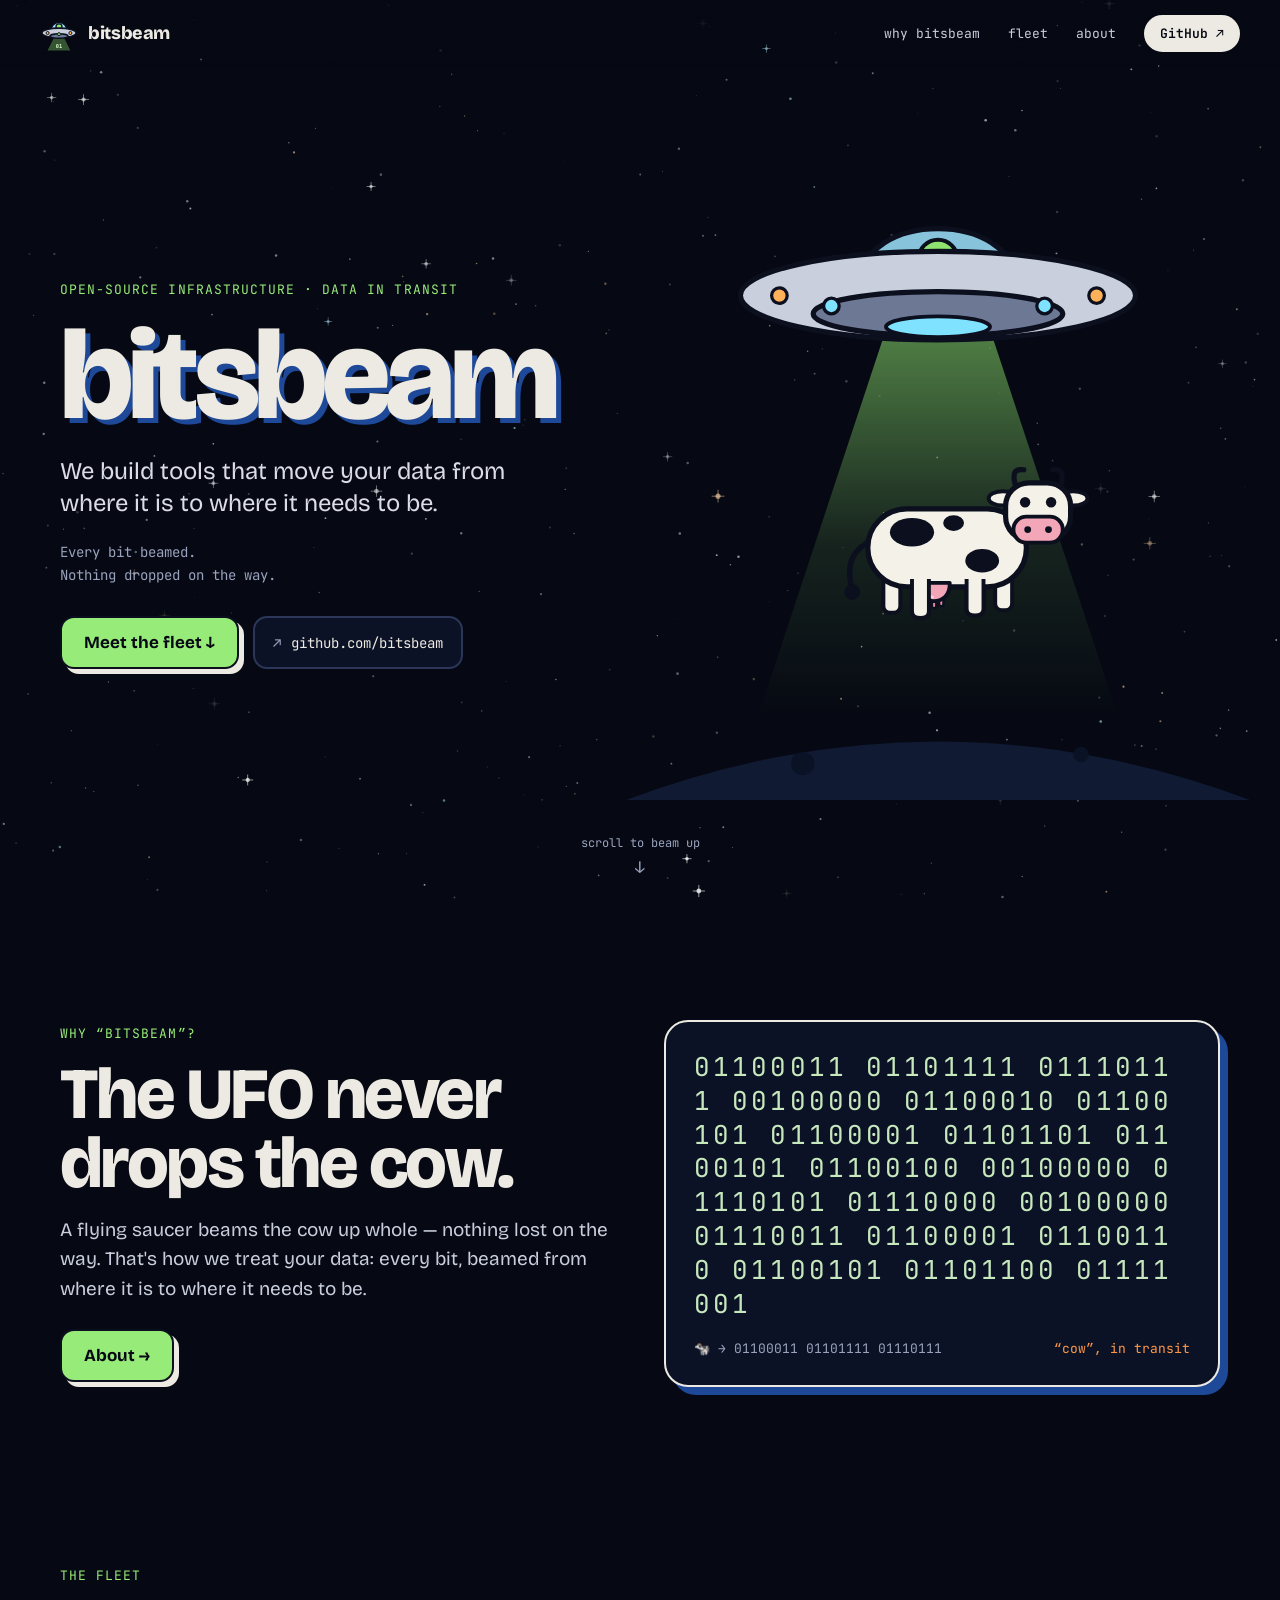
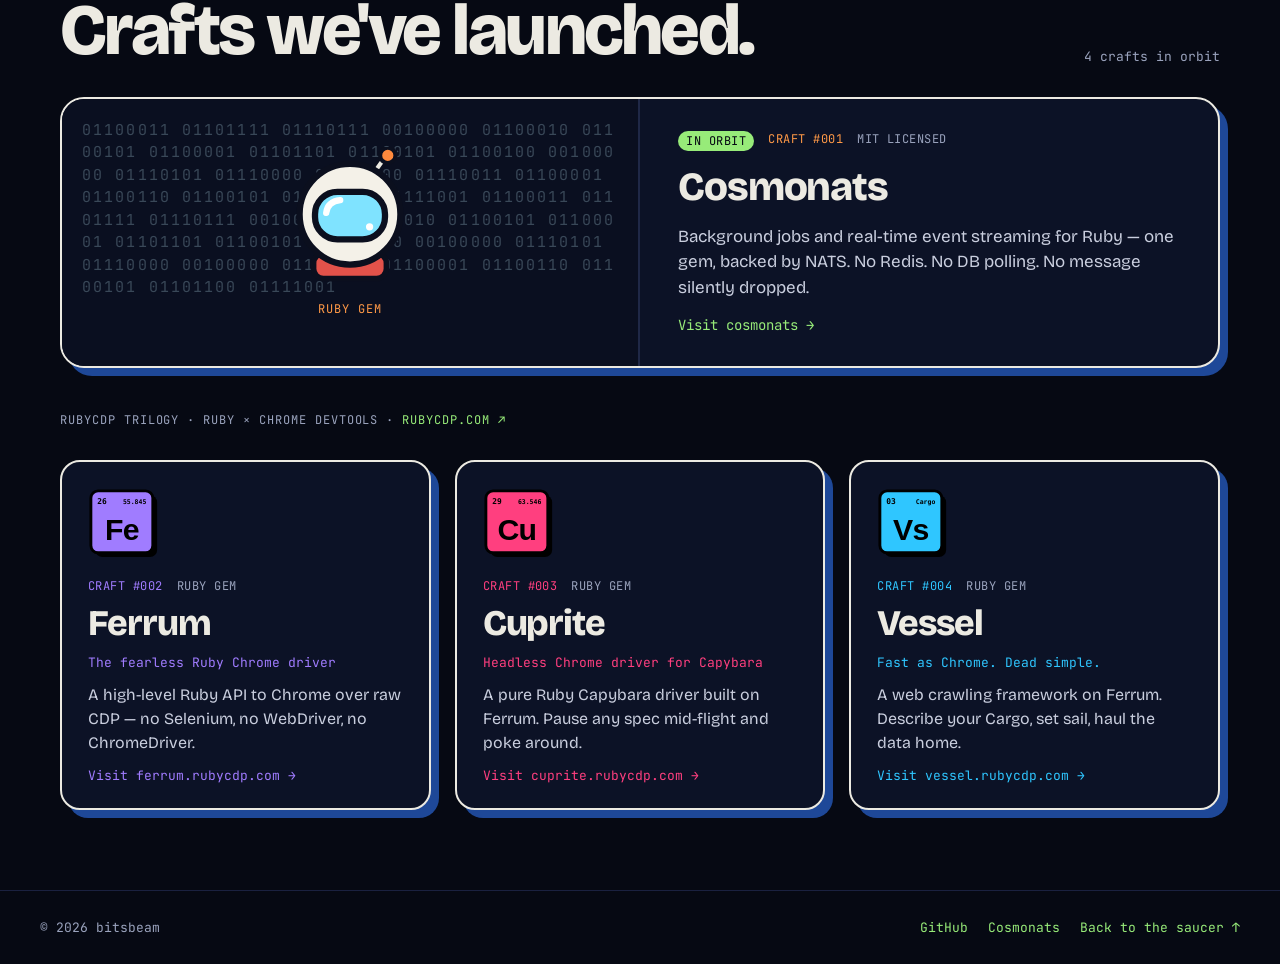
==== index.html @ 46e5582b "feat: add bitsbeam company site with fleet and about page" ====
<!DOCTYPE html>
<html lang="en">
<head>
  <meta charset="utf-8">
  <meta name="viewport" content="width=device-width, initial-scale=1">
  <title>bitsbeam — every bit, beamed</title>
  <meta name="description" content="bitsbeam builds open-source infrastructure that moves data from where it is to where it needs to be — without dropping a bit.">
  <meta name="theme-color" content="#060913">
  <meta property="og:title" content="bitsbeam">
  <meta property="og:description" content="Every bit, beamed. Nothing dropped on the way.">
  <meta property="og:image" content="assets/img/logo.svg">
  <link rel="icon" href="assets/img/logo.svg" type="image/svg+xml">

  <link rel="preconnect" href="https://fonts.googleapis.com">
  <link rel="preconnect" href="https://fonts.gstatic.com" crossorigin>
  <link rel="stylesheet" href="https://fonts.googleapis.com/css2?family=Bricolage+Grotesque:opsz,wght@12..96,400..800&family=JetBrains+Mono:wght@400;600&display=swap">
  <link rel="stylesheet" href="assets/application.css">
  <script src="assets/application.js" defer></script>
</head>
<body data-theme="bitsbeam">
  <canvas class="starfield" data-starfield data-density="1" data-parallax="0.25" aria-hidden="true"></canvas>

  <!-- ===================== Navigation ===================== -->
  <header class="site-nav">
    <a class="brand" href="#top" aria-label="bitsbeam home">
      <img class="brand__logo" src="assets/img/logo.svg" alt="" width="38" height="38">
      <span class="brand__name">bitsbeam</span>
    </a>
    <nav class="site-nav__links" aria-label="Primary">
      <a class="nav-secondary" href="#why">why bitsbeam</a>
      <a href="#fleet">fleet</a>
      <a class="nav-secondary" href="about.html">about</a>
      <a class="pill-link" href="https://github.com/bitsbeam">GitHub ↗</a>
    </nav>
  </header>

  <main>
    <!-- ===================== Hero ===================== -->
    <section id="top" class="container hero">
      <div class="hero__copy">
        <p class="eyebrow">Open-source infrastructure · data in transit</p>
        <h1 class="hero__title">bits&shy;beam</h1>
        <p class="hero__lede">We build tools that move your data from where it is to where it needs to be.</p>
        <p class="hero__tagline">Every bit beamed.<br>Nothing dropped on the way.</p>
        <div class="hero__actions">
          <a class="btn btn--primary" href="#fleet">Meet the fleet ↓</a>
          <a class="btn btn--terminal" href="https://github.com/bitsbeam">
            <span class="btn__prompt">↗</span><span>github.com/bitsbeam</span>
          </a>
        </div>
      </div>

      <!-- UFO abducting a cow; the beam carries the cow as 0101 data -->
      <figure class="ufo-scene" aria-hidden="true">
        <div class="beam" data-beam data-columns="11"></div>

        <svg class="ufo-scene__layer" viewBox="0 0 400 480">
          <defs>
            <linearGradient id="beamGradient" x1="0" y1="0" x2="0" y2="1">
              <stop offset="0" stop-color="#8fe36f" stop-opacity="0.55"/>
              <stop offset="0.55" stop-color="#8fe36f" stop-opacity="0.12"/>
              <stop offset="1" stop-color="#8fe36f" stop-opacity="0"/>
            </linearGradient>
          </defs>
          <path d="M-40 490 Q200 400 440 490 Z" fill="#101a33"/>
          <circle cx="96" cy="462" r="9" fill="#0a1226"/>
          <circle cx="310" cy="455" r="6" fill="#0a1226"/>
          <g class="ufo-scene__ufo">
            <polygon points="160,128 240,128 340,430 60,430" fill="url(#beamGradient)"/>
            <path d="M140 94 C140 36 260 36 260 94 Z" fill="#9fe6ff" fill-opacity="0.85" stroke="#0b0f1e" stroke-width="4"/>
            <circle cx="200" cy="74" r="15" fill="#8fe36f" stroke="#0b0f1e" stroke-width="3"/>
            <ellipse cx="194" cy="72" rx="3.5" ry="5" fill="#0b0f1e"/>
            <ellipse cx="206" cy="72" rx="3.5" ry="5" fill="#0b0f1e"/>
            <ellipse cx="200" cy="102" rx="152" ry="34" fill="#c9cfdc" stroke="#0b0f1e" stroke-width="4"/>
            <ellipse cx="200" cy="116" rx="96" ry="17" fill="#6d7894" stroke="#0b0f1e" stroke-width="4"/>
            <ellipse cx="200" cy="126" rx="40" ry="8" fill="#7fe3ff" stroke="#0b0f1e" stroke-width="3"/>
            <circle class="anim-blink" cx="78" cy="102" r="6" fill="#ffb15a" stroke="#0b0f1e" stroke-width="2.5"/>
            <circle class="anim-blink delay-1" cx="118" cy="110" r="6" fill="#7fe3ff" stroke="#0b0f1e" stroke-width="2.5"/>
            <circle class="anim-blink delay-2" cx="282" cy="110" r="6" fill="#7fe3ff" stroke="#0b0f1e" stroke-width="2.5"/>
            <circle class="anim-blink delay-3" cx="322" cy="102" r="6" fill="#ffb15a" stroke="#0b0f1e" stroke-width="2.5"/>
          </g>
        </svg>

        <svg class="ufo-scene__layer ufo-scene__layer--front" viewBox="0 0 400 480">
          <g class="ufo-scene__cow">
            <!-- far legs -->
            <rect x="158" y="310" width="13" height="36" rx="5" fill="#f4f1e8" stroke="#0b0f1e" stroke-width="3"/>
            <rect x="180" y="310" width="13" height="40" rx="5" fill="#f4f1e8" stroke="#0b0f1e" stroke-width="3"/>
            <rect x="222" y="310" width="13" height="38" rx="5" fill="#f4f1e8" stroke="#0b0f1e" stroke-width="3"/>
            <rect x="244" y="310" width="13" height="34" rx="5" fill="#f4f1e8" stroke="#0b0f1e" stroke-width="3"/>
            <!-- tail -->
            <path d="M150 290 Q126 300 134 328" stroke="#0b0f1e" stroke-width="4" fill="none" stroke-linecap="round"/>
            <circle cx="134" cy="330" r="6" fill="#0b0f1e"/>
            <!-- body + spots -->
            <rect x="146" y="266" width="122" height="60" rx="30" fill="#f4f1e8" stroke="#0b0f1e" stroke-width="4"/>
            <ellipse cx="180" cy="284" rx="17" ry="11" fill="#0b0f1e"/>
            <ellipse cx="234" cy="306" rx="13" ry="9" fill="#0b0f1e"/>
            <ellipse cx="212" cy="277" rx="8" ry="6" fill="#0b0f1e"/>
            <!-- udder -->
            <rect x="189.75" y="334" width="3.5" height="7" rx="1.75" fill="#e88aa0" stroke="#0b0f1e" stroke-width="2"/>
            <rect x="195.25" y="335" width="3.5" height="7.5" rx="1.75" fill="#e88aa0" stroke="#0b0f1e" stroke-width="2"/>
            <rect x="200.75" y="334" width="3.5" height="7" rx="1.75" fill="#e88aa0" stroke="#0b0f1e" stroke-width="2"/>
            <path d="M185 323 C184.5 333 191 337 197 337 C203 337 209.5 333 209 323 Z" fill="#f3a6b8" stroke="#0b0f1e" stroke-width="3" stroke-linejoin="round"/>
            <path d="M189 328 Q191.5 333 196 334" stroke="#ffffff" stroke-width="1.8" fill="none" stroke-linecap="round" opacity="0.6"/>
            <!-- near legs (in front of udder) -->
            <path d="M180 320 L180 345 Q180 350 186.5 350 Q193 350 193 345 L193 320" fill="#f4f1e8" stroke="#0b0f1e" stroke-width="3" stroke-linejoin="round"/>
            <path d="M222 320 L222 343 Q222 348 228.5 348 Q235 348 235 343 L235 320" fill="#f4f1e8" stroke="#0b0f1e" stroke-width="3" stroke-linejoin="round"/>
            <!-- horns, ears, head -->
            <path d="M261 252 Q254 234 266 236" stroke="#0b0f1e" stroke-width="4" fill="none" stroke-linecap="round"/>
            <path d="M293 252 Q300 234 288 236" stroke="#0b0f1e" stroke-width="4" fill="none" stroke-linecap="round"/>
            <ellipse cx="250" cy="258" rx="11" ry="5.5" fill="#f4f1e8" stroke="#0b0f1e" stroke-width="3"/>
            <ellipse cx="304" cy="258" rx="11" ry="5.5" fill="#f4f1e8" stroke="#0b0f1e" stroke-width="3"/>
            <rect x="252" y="246" width="50" height="44" rx="18" fill="#f4f1e8" stroke="#0b0f1e" stroke-width="4"/>
            <rect x="258" y="272" width="38" height="20" rx="10" fill="#f3a6b8" stroke="#0b0f1e" stroke-width="3"/>
            <circle cx="269" cy="282" r="2.6" fill="#0b0f1e"/>
            <circle cx="285" cy="282" r="2.6" fill="#0b0f1e"/>
            <circle cx="267" cy="261" r="4" fill="#0b0f1e"/>
            <circle cx="287" cy="261" r="4" fill="#0b0f1e"/>
          </g>
        </svg>
      </figure>

      <a class="scroll-hint" href="#why">
        <span>scroll to beam up</span><span class="scroll-hint__arrow" aria-hidden="true">↓</span>
      </a>
    </section>

    <!-- ===================== Why bitsbeam ===================== -->
    <section id="why" class="container about" aria-labelledby="about-title">
      <div class="about__copy">
        <p class="eyebrow">Why “bitsbeam”?</p>
        <h2 id="about-title" class="section-title">The UFO never drops the cow.</h2>
        <p class="about__text">A flying saucer beams the cow up whole — nothing lost on the way. That's how we treat your data: every bit, beamed from where it is to where it needs to be.</p>
        <div class="hero__actions">
          <a class="btn btn--primary" href="about.html">About →</a>
        </div>
      </div>
      <div class="panel bits-panel">
        <div class="bits-panel__bits">01100011 01101111 01110111 00100000 01100010 01100101 01100001 01101101 01100101 01100100 00100000 01110101 01110000 00100000 01110011 01100001 01100110 01100101 01101100 01111001</div>
        <div class="bits-panel__foot">
          <span>🐄 → 01100011 01101111 01110111</span>
          <span class="bits-panel__caption">“cow”, in transit</span>
        </div>
      </div>
    </section>

    <!-- ===================== Fleet ===================== -->
    <section id="fleet" class="container fleet" aria-labelledby="fleet-title">
      <div class="section-head">
        <div class="section-head__titles">
          <p class="eyebrow">The fleet</p>
          <h2 id="fleet-title" class="section-title">Crafts we've launched.</h2>
        </div>
        <span class="section-head__meta">4 crafts in orbit</span>
      </div>

      <a class="post-feature" href="https://cosmonats.bitsbeam.com">
        <div class="post-feature__art" aria-hidden="true">
          <div class="post-feature__bits">01100011 01101111 01110111 00100000 01100010 01100101 01100001 01101101 01100101 01100100 00100000 01110101 01110000 00100000 01110011 01100001 01100110 01100101 01101100 01111001 01100011 01101111 01110111 00100000 01100010 01100101 01100001 01101101 01100101 01100100 00100000 01110101 01110000 00100000 01110011 01100001 01100110 01100101 01101100 01111001</div>
          <div class="post-feature__emblem">
            <img src="assets/img/cosmonats.svg" alt="">
            <span class="post-feature__emblem-tag">Ruby gem</span>
          </div>
        </div>
        <div class="post-feature__body">
          <div class="post-meta">
            <span class="badge">In orbit</span>
            <span class="post-meta__accent">Craft #001</span>
            <span>MIT licensed</span>
          </div>
          <h3 class="post-feature__title">Cosmonats</h3>
          <p class="post-feature__excerpt">Background jobs and real-time event streaming for Ruby — one gem, backed by NATS. No Redis. No DB polling. No message silently dropped.</p>
          <span class="read-more">Visit cosmonats →</span>
        </div>
      </a>

      <p class="post-list__label">RubyCDP trilogy · Ruby × Chrome DevTools · <a href="https://rubycdp.com">rubycdp.com ↗</a></p>
      <div class="fleet-grid">
        <a class="craft-card" href="https://ferrum.rubycdp.com" style="--craft: #a07cff">
          <img class="craft-card__logo" src="assets/img/ferrum.svg" alt="" width="72" height="72">
          <div class="post-meta"><span class="post-meta__accent">Craft #002</span><span>Ruby gem</span></div>
          <h3 class="craft-card__title">Ferrum</h3>
          <p class="craft-card__kicker">The fearless Ruby Chrome driver</p>
          <p class="craft-card__desc">A high-level Ruby API to Chrome over raw CDP — no Selenium, no WebDriver, no ChromeDriver.</p>
          <span class="craft-card__more">Visit ferrum.rubycdp.com →</span>
        </a>
        <a class="craft-card" href="https://cuprite.rubycdp.com" style="--craft: #ff3f7f">
          <img class="craft-card__logo" src="assets/img/cuprite.svg" alt="" width="72" height="72">
          <div class="post-meta"><span class="post-meta__accent">Craft #003</span><span>Ruby gem</span></div>
          <h3 class="craft-card__title">Cuprite</h3>
          <p class="craft-card__kicker">Headless Chrome driver for Capybara</p>
          <p class="craft-card__desc">A pure Ruby Capybara driver built on Ferrum. Pause any spec mid-flight and poke around.</p>
          <span class="craft-card__more">Visit cuprite.rubycdp.com →</span>
        </a>
        <a class="craft-card" href="https://vessel.rubycdp.com" style="--craft: #2fc6ff">
          <img class="craft-card__logo" src="assets/img/vessel.svg" alt="" width="72" height="72">
          <div class="post-meta"><span class="post-meta__accent">Craft #004</span><span>Ruby gem</span></div>
          <h3 class="craft-card__title">Vessel</h3>
          <p class="craft-card__kicker">Fast as Chrome. Dead simple.</p>
          <p class="craft-card__desc">A web crawling framework on Ferrum. Describe your Cargo, set sail, haul the data home.</p>
          <span class="craft-card__more">Visit vessel.rubycdp.com →</span>
        </a>
      </div>
    </section>

  </main>

  <!-- ===================== Footer ===================== -->
  <footer class="site-footer">
    <span>© 2026 bitsbeam</span>
    <nav class="site-footer__links" aria-label="Footer">
      <a href="https://github.com/bitsbeam">GitHub</a>
      <a href="https://cosmonats.bitsbeam.com">Cosmonats</a>
      <a href="#top">Back to the saucer ↑</a>
    </nav>
  </footer>
</body>
</html>
---- assets/application.css ----
/* ==========================================================================
   Cosmonats / bitsbeam — application.css
   Single stylesheet for every page. Plain CSS, no build step.

   Contents
     1. Base        tokens (CSS variables), reset, utilities, keyframes
     2. Components  nav, buttons, panels, code + syntax, post cards, pager, footer
     3. Home        hero + UFO scene, beam, blog teaser, journey, code, about
     4. Post        article layout, crew note, comparison table
     5. Sites       per-site bits: cosmonats rocket hero, bitsbeam theme + fleet

   Shared by cosmonats.bitsbeam.com/ and bitsbeam.com/ — keep both copies identical.

   Conventions
     - BEM-ish names: .block, .block__element, .block--modifier
     - State classes: .is-active (toggled by application.js)
     - All colors / fonts / radii live in :root — change them there.
   ========================================================================== */


/* 1. Base ================================================================== */

:root {
  /* Surfaces */
  --color-bg: #060913;
  --color-panel: #0c1226;
  --color-panel-deep: #0a0f20;

  /* Ink */
  --color-ink: #ECEAE2;
  --color-lede: #dcdbe6;
  --color-text: #d6d8e4;
  --color-soft: #c9cede;
  --color-muted: #9aa3bd;
  --color-bits: #c9f4ff;

  /* Lines */
  --color-line-faint: #1a2140;
  --color-line: #1f2847;
  --color-line-2: #2b3658;
  --color-line-3: #3a4670;
  --color-outline: #0b0f1e;

  /* Accents */
  --color-cyan: oklch(0.84 0.12 205);
  --color-orange: oklch(0.78 0.16 55);
  --color-indigo: oklch(0.42 0.14 262);

  /* Syntax highlighting */
  --syn-keyword: var(--color-orange);
  --syn-const: var(--color-cyan);
  --syn-symbol: #f3a6b8;
  --syn-literal: #ffe27a;
  --syn-method: #b9a7ff;

  /* Type */
  --font-display: 'Bricolage Grotesque', system-ui, sans-serif;
  --font-mono: 'JetBrains Mono', ui-monospace, monospace;

  /* Layout */
  --container: 1240px;
  --gutter: clamp(20px, 4vw, 40px);
  --radius-sm: 14px;
  --radius: 20px;
  --radius-lg: 24px;
  --shadow-hard: 8px 8px 0 var(--color-indigo);
  --shadow-hard-active: 8px 8px 0 var(--color-cyan);
}

*, *::before, *::after { box-sizing: border-box; }

html { scroll-behavior: smooth; }

body {
  margin: 0;
  min-height: 100vh;
  background: var(--color-bg);
  color: var(--color-ink);
  font-family: var(--font-display);
  overflow-x: hidden;
  -webkit-font-smoothing: antialiased;
}

h1, h2, h3, p, ol, ul, figure { margin: 0; }
img { display: block; max-width: 100%; }
button { font: inherit; }

a { color: var(--color-cyan); text-decoration: none; }
a:hover { color: var(--color-ink); }
:focus-visible { outline: 2px solid var(--color-cyan); outline-offset: 3px; border-radius: 6px; }
::selection { background: var(--color-cyan); color: var(--color-bg); }

/* Utilities ---------------------------------------------------------------- */

.container {
  position: relative;
  z-index: 2;
  max-width: var(--container);
  margin: 0 auto;
  padding-inline: var(--gutter);
}

.eyebrow {
  font-family: var(--font-mono);
  font-size: 13px;
  letter-spacing: 0.08em;
  text-transform: uppercase;
  color: var(--color-cyan);
}
.eyebrow--orange { color: var(--color-orange); }

.section-title {
  font-size: clamp(40px, 6vw, 72px);
  line-height: 0.95;
  font-weight: 800;
  letter-spacing: -0.035em;
  text-wrap: balance;
}

.mono { font-family: var(--font-mono); }

.visually-hidden {
  position: absolute !important;
  width: 1px; height: 1px;
  overflow: hidden; clip: rect(0 0 0 0); white-space: nowrap;
}

/* Keyframes ---------------------------------------------------------------- */

@keyframes bob      { 0%,100% { transform: translateY(0) } 50% { transform: translateY(-8px) } }
@keyframes cowfloat { 0%,100% { transform: translateY(0) rotate(-5deg) } 50% { transform: translateY(-16px) rotate(4deg) } }
@keyframes rise     { 0% { transform: translateY(55%); opacity: 0 } 15% { opacity: 1 } 80% { opacity: 1 } 100% { transform: translateY(-70%); opacity: 0 } }
@keyframes blink    { 0%,49% { opacity: 1 } 50%,100% { opacity: .25 } }
@keyframes flame    { 0%,100% { transform: scaleY(1) } 50% { transform: scaleY(1.4) } }
@keyframes puff     { 0%,100% { transform: scale(.86) } 50% { transform: scale(1.08) } }
@keyframes hint     { 0%,100% { transform: translateY(0) } 50% { transform: translateY(7px) } }

.anim-blink { animation: blink 1.2s infinite; }
.anim-blink.delay-1 { animation-delay: .3s; }
.anim-blink.delay-2 { animation-delay: .6s; }
.anim-blink.delay-3 { animation-delay: .9s; }

@media (prefers-reduced-motion: reduce) {
  html { scroll-behavior: auto; }
}


/* 2. Components ============================================================ */

/* Starfield --------------------------------------------------------------- */
.starfield {
  position: fixed;
  inset: 0;
  width: 100vw;
  height: 100vh;
  z-index: 0;
  pointer-events: none;
}

/* Reading progress -------------------------------------------------------- */
.reading-progress {
  position: fixed;
  top: 0; left: 0;
  z-index: 30;
  height: 3px;
  width: 0;
  background: var(--color-cyan);
  box-shadow: 0 0 12px var(--color-cyan);
}

/* Site nav ---------------------------------------------------------------- */
.site-nav {
  position: fixed;
  top: 0; left: 0; right: 0;
  z-index: 20;
  display: flex;
  align-items: center;
  justify-content: space-between;
  gap: 16px;
  padding: 14px clamp(16px, 4vw, 40px);
  background: linear-gradient(#060913ee, #06091300);
}

.brand { display: flex; align-items: center; gap: 10px; color: var(--color-ink); }
.brand:hover { color: var(--color-ink); }
.brand__logo { width: 38px; height: 38px; object-fit: contain; }
.brand__name { font-weight: 800; font-size: 18px; letter-spacing: -0.02em; }
.brand__by { font-family: var(--font-mono); font-size: 11px; color: var(--color-muted); }

.site-nav__links {
  display: flex;
  align-items: center;
  gap: clamp(12px, 2.4vw, 28px);
  font-family: var(--font-mono);
  font-size: 13px;
}
.site-nav__links a { color: var(--color-soft); }
.site-nav__links a:hover { color: var(--color-ink); }
.site-nav__links .pill-link {
  color: var(--color-bg);
  background: var(--color-ink);
  padding: 8px 14px;
  border-radius: 999px;
  font-weight: 600;
  border: 2px solid var(--color-ink);
}
.site-nav__links .pill-link:hover { color: var(--color-bg); background: var(--color-cyan); border-color: var(--color-cyan); }

/* Mobile nav: keep logo, name, "blog" and GitHub; hide the rest */
@media (max-width: 640px) {
  .brand__by,
  .site-nav__links .nav-secondary { display: none; }
  .site-nav__links { gap: 14px; }
}

/* Buttons ----------------------------------------------------------------- */
.btn {
  display: inline-flex;
  align-items: center;
  gap: 10px;
  padding: 14px 22px;
  border-radius: var(--radius-sm);
  cursor: pointer;
  transition: transform .2s, box-shadow .2s;
}
.btn--primary {
  background: var(--color-cyan);
  color: var(--color-bg);
  font-weight: 700;
  font-size: 17px;
  border: 2.5px solid var(--color-outline);
  box-shadow: 5px 5px 0 var(--color-ink);
}
.btn--primary:hover { color: var(--color-bg); transform: translate(-2px, -2px); box-shadow: 7px 7px 0 var(--color-ink); }
.btn--terminal {
  background: var(--color-panel);
  color: var(--color-ink);
  font-family: var(--font-mono);
  font-size: 14px;
  padding: 14px 18px;
  border: 2px solid var(--color-line-2);
}
.btn--terminal:hover { border-color: var(--color-cyan); }
.btn__prompt { color: var(--color-muted); }
.btn__hint { color: var(--color-cyan); font-size: 12px; }

.copy-btn {
  font-family: var(--font-mono);
  font-size: 12px;
  background: transparent;
  color: var(--color-cyan);
  border: 1.5px solid var(--color-line-3);
  border-radius: 999px;
  padding: 6px 12px;
  cursor: pointer;
}
.copy-btn:hover { border-color: var(--color-cyan); }

/* Panels & chips ---------------------------------------------------------- */
.panel {
  background: var(--color-panel);
  border: 2px solid var(--color-ink);
  border-radius: var(--radius);
  box-shadow: var(--shadow-hard);
}

.chip {
  font-family: var(--font-mono);
  font-size: 12px;
  color: var(--color-ink);
  border: 1.5px solid var(--color-line-3);
  border-radius: 999px;
  padding: 5px 11px;
}
.chip-list { display: flex; flex-wrap: wrap; gap: 8px; list-style: none; padding: 0; }

.badge {
  color: var(--color-bg);
  background: var(--color-cyan);
  padding: 2px 8px;
  border-radius: 999px;
}

/* Code block + syntax ----------------------------------------------------- */
.code-block {
  background: var(--color-panel);
  border: 2px solid var(--color-ink);
  border-radius: var(--radius);
  overflow: hidden;
  display: flex;
  flex-direction: column;
}
.code-block--raised { box-shadow: var(--shadow-hard); }
.code-block__head {
  display: flex;
  justify-content: space-between;
  gap: 12px;
  padding: 12px 18px;
  border-bottom: 2px solid var(--color-line);
  font-family: var(--font-mono);
  font-size: 12px;
  color: var(--color-muted);
}
.code-block__lang { color: var(--color-cyan); }
.code-block pre {
  margin: 0;
  padding: 20px 18px;
  overflow-x: auto;
  font-family: var(--font-mono);
  font-size: 14px;
  line-height: 1.6;
  color: var(--color-ink);
}

.tok-k { color: var(--syn-keyword); }  /* keywords: class, def, end, true */
.tok-c { color: var(--syn-const); }    /* constants / class names */
.tok-s { color: var(--syn-symbol); }   /* symbols / keys */
.tok-l { color: var(--syn-literal); }  /* strings, numbers */
.tok-m { color: var(--syn-method); }   /* method calls */

code.inline {
  font-family: var(--font-mono);
  font-size: 0.85em;
  color: var(--syn-symbol);
}

/* Post meta --------------------------------------------------------------- */
.post-meta {
  display: flex;
  flex-wrap: wrap;
  gap: 14px;
  font-family: var(--font-mono);
  font-size: 12px;
  letter-spacing: 0.04em;
  text-transform: uppercase;
  color: var(--color-muted);
}
.post-meta__accent { color: var(--color-orange); }

/* Post feature card ------------------------------------------------------- */
.post-feature {
  display: grid;
  grid-template-columns: repeat(auto-fit, minmax(min(100%, 380px), 1fr));
  background: var(--color-panel);
  border: 2px solid var(--color-ink);
  border-radius: var(--radius-lg);
  box-shadow: var(--shadow-hard);
  overflow: hidden;
  color: var(--color-ink);
  transition: transform .25s, box-shadow .25s;
}
.post-feature:hover { color: var(--color-ink); transform: translate(-3px, -3px); box-shadow: 11px 11px 0 var(--color-cyan); }

.post-feature__art {
  position: relative;
  min-height: 240px;
  background: var(--color-panel-deep);
  border-right: 2px solid var(--color-line);
  overflow: hidden;
  display: flex;
  align-items: center;
  justify-content: center;
  padding: 28px;
}
.post-feature__bits {
  position: absolute;
  inset: 20px;
  font-family: var(--font-mono);
  font-size: 15px;
  line-height: 1.5;
  letter-spacing: 0.14em;
  color: rgba(201, 244, 255, 0.25);
  word-break: break-all;
}
.post-feature__emblem {
  position: relative;
  display: flex;
  flex-direction: column;
  align-items: center;
  gap: 6px;
  font-family: var(--font-mono);
}
.post-feature__emblem-text {
  font-size: clamp(34px, 4.4vw, 58px);
  font-weight: 600;
  white-space: nowrap;
  letter-spacing: -0.02em;
  line-height: 1;
}
.post-feature__emblem-tag {
  font-size: 12px;
  color: var(--color-orange);
  letter-spacing: 0.08em;
  text-transform: uppercase;
}
.post-feature__body {
  padding: 32px clamp(24px, 3vw, 40px);
  display: flex;
  flex-direction: column;
  gap: 16px;
  justify-content: center;
}
.post-feature__title {
  font-size: clamp(28px, 3.4vw, 40px);
  line-height: 1.02;
  font-weight: 800;
  letter-spacing: -0.03em;
  text-wrap: balance;
}
.post-feature__excerpt { font-size: 17px; line-height: 1.5; color: var(--color-soft); text-wrap: pretty; }
.read-more { font-family: var(--font-mono); font-size: 14px; color: var(--color-cyan); }

/* Post list row ----------------------------------------------------------- */
.post-list { display: flex; flex-direction: column; gap: 14px; list-style: none; padding: 0; }
.post-list__label {
  font-family: var(--font-mono);
  font-size: 12px;
  color: var(--color-muted);
  letter-spacing: 0.08em;
  text-transform: uppercase;
}
.post-row {
  display: grid;
  grid-template-columns: minmax(0, 1fr) auto;
  align-items: center;
  gap: 20px;
  padding: 20px 24px;
  background: var(--color-panel-deep);
  border: 1.5px solid var(--color-line-2);
  border-radius: 16px;
  color: var(--color-ink);
  transition: border-color .2s, transform .2s;
}
.post-row:hover { color: var(--color-ink); border-color: var(--color-cyan); transform: translateX(4px); }
.post-row__text { display: flex; flex-direction: column; gap: 6px; min-width: 0; }
.post-row__title { font-size: clamp(20px, 2.2vw, 24px); line-height: 1.1; font-weight: 800; letter-spacing: -0.02em; }
.post-row__excerpt { font-size: 15px; color: var(--color-muted); }
.post-row__arrow { font-family: var(--font-mono); font-size: 20px; color: var(--color-cyan); }

/* Post pager (prev / next) ------------------------------------------------ */
.post-pager {
  position: relative;
  z-index: 2;
  max-width: 700px;
  margin: 0 auto;
  padding: 24px var(--gutter) 100px;
  display: grid;
  grid-template-columns: repeat(auto-fit, minmax(min(100%, 280px), 1fr));
  gap: 20px;
}
.pager-card {
  display: flex;
  flex-direction: column;
  gap: 8px;
  background: var(--color-panel);
  color: var(--color-ink);
  border: 2px solid var(--color-ink);
  border-radius: var(--radius);
  box-shadow: 7px 7px 0 var(--color-indigo);
  padding: 22px 24px;
  transition: transform .2s, box-shadow .2s;
}
.pager-card:hover { color: var(--color-ink); transform: translate(-2px, -2px); box-shadow: 9px 9px 0 var(--color-cyan); }
.pager-card--primary {
  background: var(--color-cyan);
  color: var(--color-bg);
  border: 2.5px solid var(--color-outline);
  box-shadow: 7px 7px 0 var(--color-ink);
}
.pager-card--primary:hover { color: var(--color-bg); box-shadow: 9px 9px 0 var(--color-ink); }
.pager-card__label { font-family: var(--font-mono); font-size: 12px; letter-spacing: 0.08em; text-transform: uppercase; color: var(--color-muted); }
.pager-card--primary .pager-card__label { color: var(--color-bg); }
.pager-card__title { font-size: 22px; line-height: 1.1; font-weight: 800; letter-spacing: -0.02em; }

/* Footer ------------------------------------------------------------------ */
.site-footer {
  position: relative;
  z-index: 2;
  border-top: 1.5px solid var(--color-line-faint);
  padding: 28px var(--gutter);
  display: flex;
  flex-wrap: wrap;
  justify-content: space-between;
  gap: 16px;
  font-family: var(--font-mono);
  font-size: 13px;
  color: var(--color-muted);
}
.site-footer__links { display: flex; gap: 20px; }


/* 3. Home ================================================================== */

/* Hero -------------------------------------------------------------------- */
.hero {
  min-height: 100vh;
  padding-top: 110px;
  padding-bottom: 60px;
  display: grid;
  grid-template-columns: repeat(auto-fit, minmax(min(100%, 340px), 1fr));
  align-items: center;
  gap: 32px;
}
.hero__copy { display: flex; flex-direction: column; gap: 22px; }
.hero__title {
  font-size: clamp(64px, 10vw, 150px);
  line-height: 0.88;
  font-weight: 800;
  letter-spacing: -0.045em;
  text-shadow: 5px 5px 0 var(--color-indigo);
}
.hero__lede {
  font-size: clamp(19px, 2vw, 24px);
  line-height: 1.35;
  max-width: 30ch;
  text-wrap: pretty;
  color: var(--color-lede);
}
.hero__tagline { font-family: var(--font-mono); font-size: 14px; line-height: 1.6; color: var(--color-muted); }
.hero__actions { display: flex; flex-wrap: wrap; gap: 14px; margin-top: 8px; }

.scroll-hint {
  position: absolute;
  left: 50%;
  bottom: 22px;
  transform: translateX(-50%);
  display: flex;
  flex-direction: column;
  align-items: center;
  gap: 6px;
  font-family: var(--font-mono);
  font-size: 12px;
  color: var(--color-muted);
}
.scroll-hint__arrow { font-size: 16px; animation: hint 1.6s ease-in-out infinite; }

/* UFO + cow illustration -------------------------------------------------- */
.ufo-scene {
  position: relative;
  width: 100%;
  max-width: 520px;
  justify-self: center;
  aspect-ratio: 400 / 480;
}
.ufo-scene__layer {
  position: absolute;
  inset: 0;
  width: 100%;
  height: 100%;
  overflow: visible;
}
.ufo-scene__layer--front { z-index: 2; pointer-events: none; }
.ufo-scene__ufo { animation: bob 4s ease-in-out infinite; }
.ufo-scene__cow { transform-box: fill-box; transform-origin: center; animation: cowfloat 5s ease-in-out infinite; }

/* Binary data rising inside the tractor beam */
.beam {
  position: absolute;
  inset: 0;
  z-index: 1;
  clip-path: polygon(40% 26.7%, 60% 26.7%, 85% 89.6%, 15% 89.6%);
  filter: blur(0.8px);
  -webkit-mask-image: linear-gradient(to top, #000 0%, #000 25%, rgba(0,0,0,.15) 80%, transparent 92%);
          mask-image: linear-gradient(to top, #000 0%, #000 25%, rgba(0,0,0,.15) 80%, transparent 92%);
}
.beam__col { position: absolute; top: 22%; height: 70%; overflow: hidden; }
.beam__bits {
  width: 1ch;
  word-break: break-all;
  font-family: var(--font-mono);
  font-size: 13px;
  line-height: 1.15;
  color: var(--color-bits);
  opacity: 0;
  animation: rise var(--dur, 4s) linear var(--delay, 0s) infinite;
}

/* Blog teaser ------------------------------------------------------------- */
.blog {
  padding-top: 100px;
  padding-bottom: 40px;
  display: flex;
  flex-direction: column;
  gap: 32px;
}
.section-head { display: flex; justify-content: space-between; align-items: flex-end; gap: 20px; flex-wrap: wrap; }
.section-head__titles { display: flex; flex-direction: column; gap: 12px; }
.section-head__meta { font-family: var(--font-mono); font-size: 13px; color: var(--color-muted); }
.blog__archive { display: flex; flex-direction: column; gap: 14px; }

/* Journey ----------------------------------------------------------------- */
.journey { position: relative; z-index: 2; padding-top: 60px; }
.journey__intro {
  max-width: 760px;
  margin: 0 auto;
  padding: 0 24px 40px;
  text-align: center;
  display: flex;
  flex-direction: column;
  gap: 14px;
  align-items: center;
}
.journey__map { position: relative; }
.journey__svg { position: absolute; left: 0; top: 0; pointer-events: none; overflow: visible; }
.journey__track { fill: none; stroke: var(--color-line-2); stroke-width: 2.5; stroke-dasharray: 2 10; stroke-linecap: round; }
.journey__trail { fill: none; stroke: var(--color-cyan); stroke-width: 3; stroke-linecap: round; opacity: .9; }
.journey[data-trail="false"] .journey__trail { opacity: 0; }

.journey__markers { position: absolute; inset: 0; z-index: 2; pointer-events: none; }
.journey__marker {
  position: absolute;
  transform: translate(-50%, -50%);
  width: 48px; height: 48px;
  border-radius: 50%;
  border: 2px dashed var(--color-line-3);
  background: var(--color-panel-deep);
  display: grid;
  place-items: center;
  font-family: var(--font-mono);
  font-size: 12px;
  color: var(--color-muted);
  transition: all .4s;
}
.journey__marker.is-active { border-style: solid; border-color: var(--color-cyan); color: var(--color-ink); }

.journey__stops { list-style: none; padding: 0; }
.journey__stop {
  position: relative;
  z-index: 3;
  min-height: 82vh;
  display: flex;
  align-items: center;
  justify-content: flex-end;
  padding: 0 clamp(14px, 6vw, 96px);
}
.journey__stop:nth-child(even) { justify-content: flex-start; }

.waypoint {
  width: min(470px, calc(100% - 80px));
  background: var(--color-panel);
  border: 2px solid var(--color-ink);
  border-radius: var(--radius);
  padding: 28px 28px 26px;
  display: flex;
  flex-direction: column;
  gap: 14px;
  box-shadow: 8px 8px 0 var(--color-line-faint);
  opacity: 0.4;
  transform: translateY(18px);
  transition: opacity .45s, transform .45s, box-shadow .45s;
}
.waypoint.is-active { opacity: 1; transform: translateY(0); box-shadow: var(--shadow-hard-active); }
.waypoint__head {
  display: flex;
  justify-content: space-between;
  gap: 12px;
  font-family: var(--font-mono);
  font-size: 12px;
  letter-spacing: 0.06em;
  text-transform: uppercase;
}
.waypoint__tag { color: var(--color-orange); }
.waypoint__num { color: var(--color-muted); }
.waypoint__title { font-size: clamp(26px, 3vw, 34px); line-height: 1.02; font-weight: 800; letter-spacing: -0.025em; text-wrap: balance; }
.waypoint__body { font-size: 17px; line-height: 1.5; color: var(--color-soft); text-wrap: pretty; }

/* Vehicle that rides the path */
.vehicle {
  position: absolute;
  left: 0; top: 0;
  z-index: 4;
  pointer-events: none;
  will-change: transform;
  filter: drop-shadow(0 0 18px rgba(127, 227, 255, .35));
}
.vehicle svg { display: block; overflow: visible; }
.journey[data-vehicle="rocket"] .vehicle__ufo,
.journey[data-vehicle="ufo"] .vehicle__rocket { display: none; }
.vehicle__flame { transform-origin: 30px 84px; animation: flame .18s ease-in-out infinite; }
.vehicle__ufo .anim-blink { animation-duration: 1s; }

/* Code section ------------------------------------------------------------ */
.code-section {
  padding-top: 120px;
  padding-bottom: 60px;
  display: flex;
  flex-direction: column;
  gap: 36px;
}
.code-section__head { display: flex; flex-direction: column; gap: 12px; max-width: 720px; }
.code-grid { display: grid; grid-template-columns: repeat(auto-fit, minmax(min(100%, 460px), 1fr)); gap: 28px; }
.code-grid .code-block__head { padding: 14px 20px; }
.code-grid pre { padding: 22px 20px; }

.install-list { display: flex; flex-direction: column; gap: 14px; list-style: none; padding: 0; }
.install-row {
  display: flex;
  align-items: center;
  gap: 16px;
  flex-wrap: wrap;
  background: var(--color-panel-deep);
  border: 1.5px solid var(--color-line-2);
  border-radius: var(--radius-sm);
  padding: 14px 18px;
}
.install-row__label { font-family: var(--font-mono); font-size: 12px; color: var(--color-orange); min-width: 84px; }
.install-row__cmd {
  flex: 1;
  min-width: 0;
  font-family: var(--font-mono);
  font-size: 14px;
  color: var(--color-ink);
  overflow-x: auto;
  white-space: pre;
}

/* About bitsbeam ---------------------------------------------------------- */
.about {
  padding-top: 120px;
  padding-bottom: 80px;
  display: grid;
  grid-template-columns: repeat(auto-fit, minmax(min(100%, 420px), 1fr));
  gap: 48px;
  align-items: center;
}
.about__copy { display: flex; flex-direction: column; gap: 18px; }
.about__text { font-size: 19px; line-height: 1.55; color: var(--color-soft); max-width: 46ch; text-wrap: pretty; }
.bits-panel {
  position: relative;
  border-radius: var(--radius-lg);
  padding: 28px;
  display: flex;
  flex-direction: column;
  gap: 20px;
  overflow: hidden;
}
.bits-panel__bits {
  font-family: var(--font-mono);
  font-size: clamp(18px, 2.4vw, 26px);
  line-height: 1.3;
  color: var(--color-bits);
  word-break: break-all;
  letter-spacing: 0.12em;
  opacity: 0.9;
}
.bits-panel__foot {
  display: flex;
  justify-content: space-between;
  align-items: center;
  gap: 12px;
  flex-wrap: wrap;
  font-family: var(--font-mono);
  font-size: 13px;
  color: var(--color-muted);
}
.bits-panel__caption { color: var(--color-orange); }


/* 4. Post ================================================================== */

.post-header {
  position: relative;
  z-index: 2;
  max-width: 900px;
  margin: 0 auto;
  padding: 150px var(--gutter) 48px;
  display: flex;
  flex-direction: column;
  gap: 24px;
}
.post-header .post-meta { font-size: 13px; letter-spacing: 0.06em; gap: 16px; }

.post-title {
  font-size: clamp(46px, 7vw, 96px);
  line-height: 0.92;
  font-weight: 800;
  letter-spacing: -0.045em;
  text-wrap: balance;
  text-shadow: 5px 5px 0 var(--color-indigo);
}
.post-lede {
  font-size: clamp(20px, 2.2vw, 26px);
  line-height: 1.4;
  color: var(--color-lede);
  max-width: 36ch;
  text-wrap: pretty;
}

.byline { display: flex; align-items: center; gap: 14px; padding-top: 8px; }
.byline__avatar {
  width: 46px; height: 46px;
  border-radius: 50%;
  background: var(--color-panel);
  border: 2px solid var(--color-ink);
  display: grid;
  place-items: center;
  overflow: hidden;
}
.byline__avatar img { width: 34px; height: 34px; object-fit: contain; }
.byline__text { display: flex; flex-direction: column; gap: 2px; }
.byline__name { font-weight: 700; font-size: 16px; }
.byline__role { font-family: var(--font-mono); font-size: 12px; color: var(--color-muted); }

.ticker {
  position: relative;
  z-index: 2;
  max-width: 1100px;
  margin: 0 auto;
  padding: 0 var(--gutter);
}
.ticker__line {
  font-family: var(--font-mono);
  font-size: 14px;
  letter-spacing: 0.16em;
  color: rgba(201, 244, 255, 0.3);
  white-space: nowrap;
  overflow: hidden;
  border-top: 1.5px solid var(--color-line-faint);
  border-bottom: 1.5px solid var(--color-line-faint);
  padding: 14px 0;
}

/* Article body ------------------------------------------------------------ */
.post-body {
  position: relative;
  z-index: 2;
  max-width: 700px;
  margin: 0 auto;
  padding: 56px var(--gutter) 40px;
  display: flex;
  flex-direction: column;
  gap: 24px;
  font-size: 19px;
  line-height: 1.65;
  color: var(--color-text);
}
.post-body p { text-wrap: pretty; }
.post-body h2 {
  margin-top: 24px;
  font-size: clamp(30px, 3.6vw, 40px);
  line-height: 1.05;
  font-weight: 800;
  letter-spacing: -0.03em;
  color: var(--color-ink);
}

.crew-note {
  margin: 12px 0;
  padding: 28px 30px;
  display: flex;
  flex-direction: column;
  gap: 12px;
  box-shadow: var(--shadow-hard-active);
}
.crew-note__label {
  font-family: var(--font-mono);
  font-size: 12px;
  color: var(--color-orange);
  letter-spacing: 0.08em;
  text-transform: uppercase;
}
.crew-note__text {
  font-size: clamp(22px, 2.6vw, 28px);
  line-height: 1.25;
  font-weight: 700;
  color: var(--color-ink);
  letter-spacing: -0.015em;
  text-wrap: pretty;
}

/* Comparison table -------------------------------------------------------- */
.table-wrap { overflow-x: auto; border: 1.5px solid var(--color-line-2); border-radius: 16px; }
.compare { width: 100%; min-width: 440px; border-collapse: collapse; font-size: 15px; line-height: 1.4; }
.compare th, .compare td { padding: 11px 16px; text-align: left; border-bottom: 1px solid var(--color-line-faint); }
.compare thead th {
  padding-block: 12px;
  font-family: var(--font-mono);
  font-size: 12px;
  font-weight: 400;
  color: var(--color-muted);
  border-bottom: 1.5px solid var(--color-line-2);
}
.compare thead th:last-child { color: var(--color-cyan); }
.compare tbody th { color: var(--color-ink); font-weight: 600; }
.compare tbody td:nth-child(2) { color: var(--color-muted); }
.compare tbody td:last-child { color: var(--color-ink); }
.compare tbody tr:last-child > * { border-bottom: 0; }


/* 5. Sites ================================================================= */

/* Cosmonats: rocket lifting off (hero art) -------------------------------- */
.rocket-scene {
  position: relative;
  width: 100%;
  max-width: 520px;
  justify-self: center;
  aspect-ratio: 400 / 480;
}
.rocket-scene svg { display: block; width: 100%; height: 100%; overflow: visible; }
.rocket-scene__rocket { animation: bob 2.6s ease-in-out infinite; }
.rocket-scene__flame { transform-box: fill-box; transform-origin: 50% 0; animation: flame .18s ease-in-out infinite; }
.rocket-scene__puff { transform-box: fill-box; transform-origin: center; animation: puff 2.4s ease-in-out infinite; }
.rocket-scene__planet { animation: bob 7s ease-in-out infinite; }

/* bitsbeam: alien-green accent. <body data-theme="bitsbeam"> ------------- */
/* --color-cyan is the site accent; the theme just swaps its value. */
[data-theme="bitsbeam"] {
  --color-cyan: oklch(0.86 0.17 138);
  --color-bits: #dcffcf;
}

/* bitsbeam: no blur on the beam digits — they glow hot instead */
[data-theme="bitsbeam"] .beam { filter: none; opacity: 0.6; }
[data-theme="bitsbeam"] .beam__bits {
  color: #cfeec2;
  font-weight: 600;
  text-shadow:
    0 0 4px oklch(0.86 0.17 138 / 0.55),
    0 0 12px oklch(0.78 0.16 55 / 0.3);
}

/* bitsbeam: fleet --------------------------------------------------------- */
.fleet {
  padding-top: 100px;
  padding-bottom: 80px;
  display: flex;
  flex-direction: column;
  gap: 32px;
}
.fleet .post-feature__emblem { gap: 14px; }
.fleet .post-feature__emblem img { width: clamp(96px, 12vw, 140px); height: auto; }

/* bitsbeam: fleet grid (one card per product, --craft = its own accent) */
.fleet .post-list__label { margin-top: 12px; }
.fleet .post-list__label a { color: var(--color-cyan); }
.fleet-grid { display: grid; grid-template-columns: repeat(auto-fit, minmax(min(100%, 300px), 1fr)); gap: 24px; }
.craft-card {
  --craft: var(--color-cyan);
  display: flex;
  flex-direction: column;
  gap: 12px;
  padding: 26px 26px 24px;
  background: var(--color-panel);
  color: var(--color-ink);
  border: 2px solid var(--color-ink);
  border-radius: var(--radius);
  box-shadow: var(--shadow-hard);
  transition: transform .2s, box-shadow .2s;
}
.craft-card:hover { color: var(--color-ink); transform: translate(-3px, -3px); box-shadow: 11px 11px 0 var(--craft); }
.craft-card__logo { width: 72px; height: 72px; margin-bottom: 6px; }
.craft-card .post-meta__accent { color: var(--craft); }
.craft-card__title { font-size: clamp(28px, 3vw, 36px); line-height: 1; font-weight: 800; letter-spacing: -0.03em; }
.craft-card__kicker { font-family: var(--font-mono); font-size: 13px; color: var(--craft); }
.craft-card__desc { font-size: 16px; line-height: 1.5; color: var(--color-soft); text-wrap: pretty; flex: 1; }
.craft-card__more { font-family: var(--font-mono); font-size: 13px; color: var(--craft); }
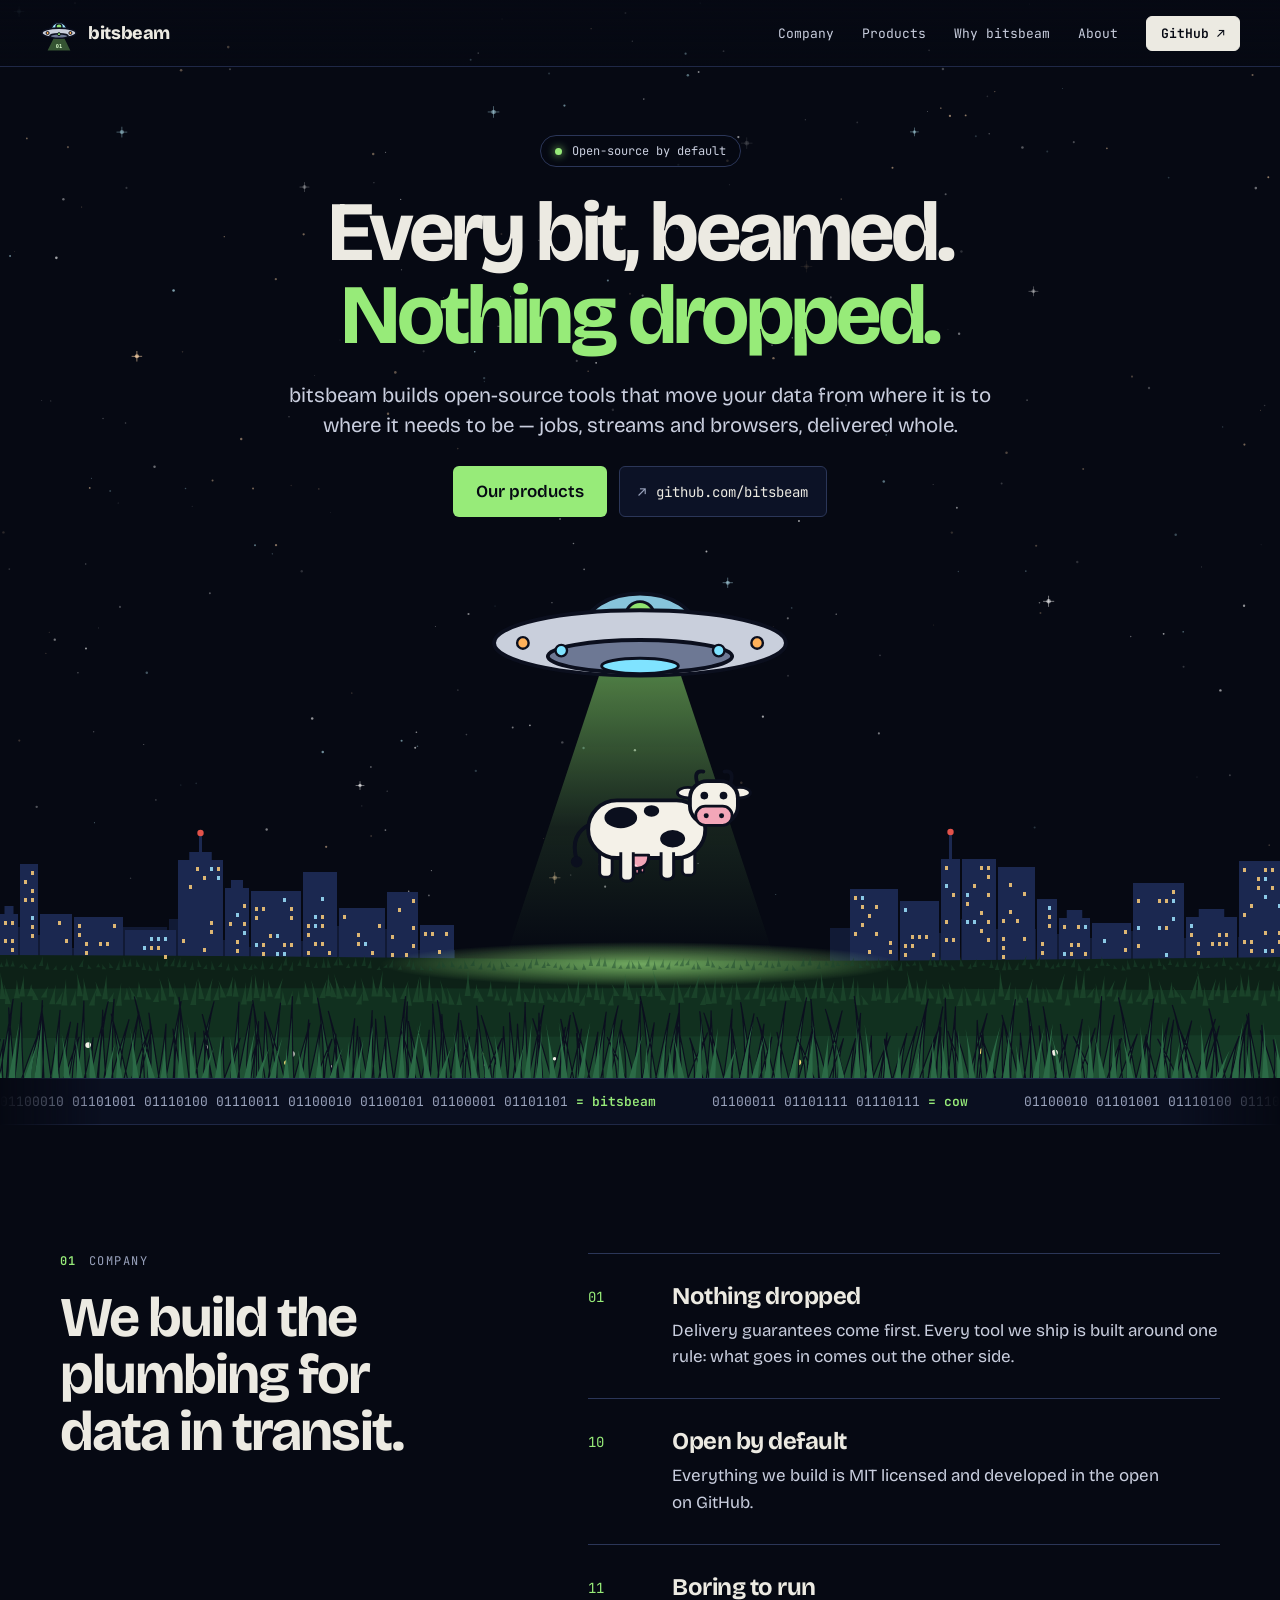
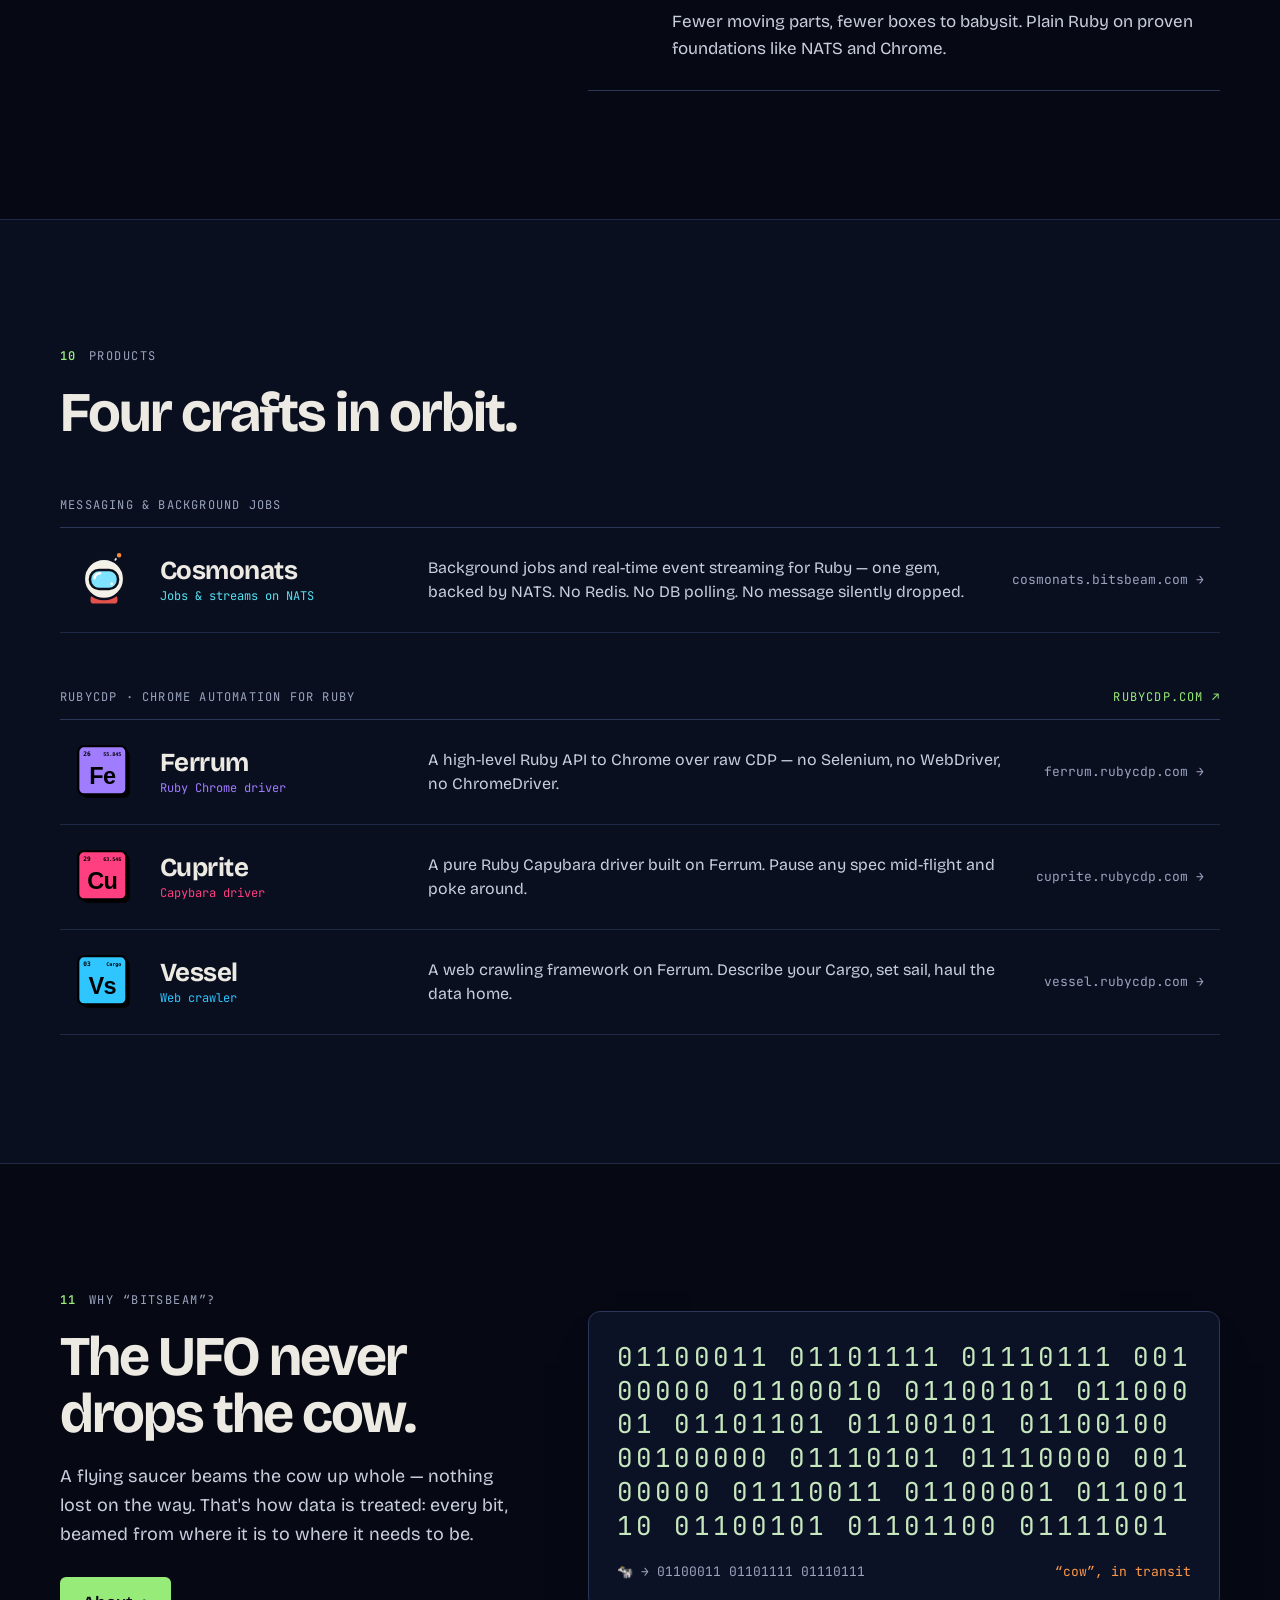
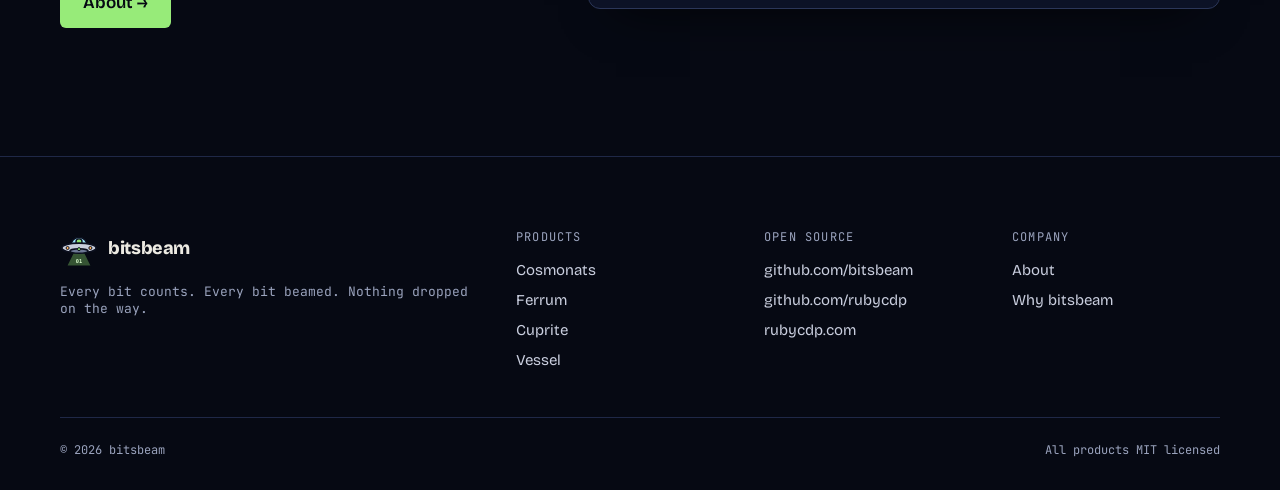
==== commit 0d38ec9f: "feat: redesign home page with company layout and landscape hero Apply the v2 design: centered hero o" ====
--- a/index.html
+++ b/index.html
@@ -18,7 +18,7 @@
   <script src="assets/application.js" defer></script>
 </head>
 <body data-theme="bitsbeam">
-  <canvas class="starfield" data-starfield data-density="1" data-parallax="0.25" aria-hidden="true"></canvas>
+  <canvas class="starfield" data-starfield data-density="0.7" data-parallax="0.2" aria-hidden="true"></canvas>
 
   <!-- ===================== Navigation ===================== -->
   <header class="site-nav">
@@ -27,31 +27,29 @@
       <span class="brand__name">bitsbeam</span>
     </a>
     <nav class="site-nav__links" aria-label="Primary">
-      <a class="nav-secondary" href="#why">why bitsbeam</a>
-      <a href="#fleet">fleet</a>
-      <a class="nav-secondary" href="about.html">about</a>
+      <a class="nav-secondary" href="#company">Company</a>
+      <a href="#products">Products</a>
+      <a class="nav-secondary" href="#why">Why bitsbeam</a>
+      <a class="nav-secondary" href="about.html">About</a>
       <a class="pill-link" href="https://github.com/bitsbeam">GitHub ↗</a>
     </nav>
   </header>
 
   <main>
-    <!-- ===================== Hero ===================== -->
-    <section id="top" class="container hero">
-      <div class="hero__copy">
-        <p class="eyebrow">Open-source infrastructure · data in transit</p>
-        <h1 class="hero__title">bits&shy;beam</h1>
-        <p class="hero__lede">We build tools that move your data from where it is to where it needs to be.</p>
-        <p class="hero__tagline">Every bit beamed.<br>Nothing dropped on the way.</p>
-        <div class="hero__actions">
-          <a class="btn btn--primary" href="#fleet">Meet the fleet ↓</a>
-          <a class="btn btn--terminal" href="https://github.com/bitsbeam">
-            <span class="btn__prompt">↗</span><span>github.com/bitsbeam</span>
-          </a>
-        </div>
-      </div>
-
-      <!-- UFO abducting a cow; the beam carries the cow as 0101 data -->
-      <figure class="ufo-scene" aria-hidden="true">
+    <!-- ===================== Hero: copy, UFO + cow, landscape band ===================== -->
+    <section id="top" class="bb-hero">
+      <div class="bb-hero__copy">
+        <span class="bb-hero__chip"><span class="bb-hero__dot"></span>Open-source by default</span>
+        <h1 class="bb-hero__title">Every bit, beamed.<br><em>Nothing dropped.</em></h1>
+        <p class="bb-hero__lede">bitsbeam builds open-source tools that move your data from where it is to where it needs to be — jobs, streams and browsers, delivered whole.</p>
+        <div class="bb-hero__actions">
+          <a class="btn btn--primary" href="#products">Our products</a>
+          <a class="btn btn--terminal" href="https://github.com/bitsbeam"><span class="btn__prompt">↗</span><span>github.com/bitsbeam</span></a>
+        </div>
+      </div>
+
+      <div class="bb-stage">
+      <figure class="ufo-scene" data-abduct aria-hidden="true">
         <div class="beam" data-beam data-columns="11"></div>
 
         <svg class="ufo-scene__layer" viewBox="0 0 400 480">
@@ -62,9 +60,6 @@
               <stop offset="1" stop-color="#8fe36f" stop-opacity="0"/>
             </linearGradient>
           </defs>
-          <path d="M-40 490 Q200 400 440 490 Z" fill="#101a33"/>
-          <circle cx="96" cy="462" r="9" fill="#0a1226"/>
-          <circle cx="310" cy="455" r="6" fill="#0a1226"/>
           <g class="ufo-scene__ufo">
             <polygon points="160,128 240,128 340,430 60,430" fill="url(#beamGradient)"/>
             <path d="M140 94 C140 36 260 36 260 94 Z" fill="#9fe6ff" fill-opacity="0.85" stroke="#0b0f1e" stroke-width="4"/>
@@ -119,22 +114,83 @@
           </g>
         </svg>
       </figure>
-
-      <a class="scroll-hint" href="#why">
-        <span>scroll to beam up</span><span class="scroll-hint__arrow" aria-hidden="true">↓</span>
-      </a>
-    </section>
-
-    <!-- ===================== Why bitsbeam ===================== -->
-    <section id="why" class="container about" aria-labelledby="about-title">
-      <div class="about__copy">
-        <p class="eyebrow">Why “bitsbeam”?</p>
-        <h2 id="about-title" class="section-title">The UFO never drops the cow.</h2>
-        <p class="about__text">A flying saucer beams the cow up whole — nothing lost on the way. That's how we treat your data: every bit, beamed from where it is to where it needs to be.</p>
-        <div class="hero__actions">
-          <a class="btn btn--primary" href="about.html">About →</a>
-        </div>
-      </div>
+        <img class="bb-band" src="assets/img/landscape.svg" alt="" aria-hidden="true">
+        <div class="bb-glow" aria-hidden="true"></div>
+        <svg class="bb-lights" viewBox="0 0 2400 240" preserveAspectRatio="xMidYMax slice" aria-hidden="true"><g fill="#ffcf7a" opacity=".85"><rect x="564" y="83" width="3" height="4" class="bb-win" style="animation-duration:15.6s;animation-delay:-6.2s"/><rect x="571" y="83" width="3" height="4" class="bb-win" style="animation-duration:18.9s;animation-delay:-8.2s"/><rect x="564" y="101" width="3" height="4"/><rect x="571" y="101" width="3" height="4"/><rect x="571" y="110" width="3" height="4"/><rect x="591" y="33" width="3" height="4"/><rect x="584" y="42" width="3" height="4"/><rect x="591" y="51" width="3" height="4"/><rect x="584" y="60" width="3" height="4" class="bb-win" style="animation-duration:15.0s;animation-delay:-11.8s"/><rect x="591" y="60" width="3" height="4"/><rect x="591" y="78" width="3" height="4" fill="#9fe6ff"/><rect x="591" y="87" width="3" height="4" class="bb-win" style="animation-duration:13.7s;animation-delay:-14.7s"/><rect x="591" y="96" width="3" height="4"/><rect x="618" y="83" width="3" height="4"/><rect x="625" y="101" width="3" height="4"/><rect x="638" y="86" width="3" height="4"/><rect x="673" y="86" width="3" height="4"/><rect x="638" y="95" width="3" height="4"/><rect x="645" y="104" width="3" height="4" class="bb-win" style="animation-duration:13.5s;animation-delay:-11.5s"/><rect x="659" y="104" width="3" height="4"/><rect x="666" y="104" width="3" height="4" class="bb-win" style="animation-duration:15.1s;animation-delay:-17.7s"/><rect x="645" y="113" width="3" height="4"/><rect x="710" y="99" width="3" height="4" fill="#9fe6ff" class="bb-win" style="animation-duration:16.9s;animation-delay:-19.2s"/><rect x="717" y="99" width="3" height="4" fill="#9fe6ff"/><rect x="724" y="99" width="3" height="4" fill="#9fe6ff"/><rect x="703" y="108" width="3" height="4" fill="#9fe6ff" class="bb-win" style="animation-duration:17.7s;animation-delay:-16.2s"/><rect x="710" y="108" width="3" height="4"/><rect x="717" y="108" width="3" height="4"/><rect x="724" y="117" width="3" height="4" class="bb-win" style="animation-duration:18.4s;animation-delay:-19.0s"/><rect x="756" y="29" width="3" height="4"/><rect x="770" y="29" width="3" height="4" fill="#9fe6ff"/><rect x="777" y="29" width="3" height="4"/><rect x="763" y="38" width="3" height="4"/><rect x="777" y="38" width="3" height="4" fill="#9fe6ff"/><rect x="749" y="47" width="3" height="4"/><rect x="770" y="83" width="3" height="4" class="bb-win" style="animation-duration:19.6s;animation-delay:-16.6s"/><rect x="770" y="92" width="3" height="4"/><rect x="742" y="101" width="3" height="4"/><rect x="763" y="110" width="3" height="4" class="bb-win" style="animation-duration:17.3s;animation-delay:-19.0s"/><rect x="803" y="66" width="3" height="4"/><rect x="796" y="75" width="3" height="4" fill="#9fe6ff"/><rect x="789" y="84" width="3" height="4"/><rect x="803" y="84" width="3" height="4"/><rect x="803" y="93" width="3" height="4" fill="#9fe6ff"/><rect x="796" y="102" width="3" height="4"/><rect x="796" y="111" width="3" height="4"/><rect x="843" y="60" width="3" height="4" fill="#9fe6ff"/><rect x="815" y="69" width="3" height="4"/><rect x="822" y="69" width="3" height="4"/><rect x="850" y="69" width="3" height="4"/><rect x="815" y="78" width="3" height="4" class="bb-win" style="animation-duration:12.4s;animation-delay:-16.5s"/><rect x="850" y="78" width="3" height="4" class="bb-win" style="animation-duration:14.8s;animation-delay:-11.0s"/><rect x="829" y="96" width="3" height="4"/><rect x="836" y="96" width="3" height="4" fill="#9fe6ff"/><rect x="815" y="105" width="3" height="4" fill="#9fe6ff" class="bb-win" style="animation-duration:15.0s;animation-delay:-3.5s"/><rect x="822" y="105" width="3" height="4"/><rect x="843" y="105" width="3" height="4"/><rect x="850" y="105" width="3" height="4"/><rect x="822" y="114" width="3" height="4" class="bb-win" style="animation-duration:19.8s;animation-delay:-19.9s"/><rect x="836" y="114" width="3" height="4" fill="#9fe6ff"/><rect x="843" y="114" width="3" height="4" fill="#9fe6ff"/><rect x="881" y="59" width="3" height="4" fill="#9fe6ff"/><rect x="874" y="77" width="3" height="4" fill="#9fe6ff"/><rect x="881" y="77" width="3" height="4"/><rect x="867" y="86" width="3" height="4"/><rect x="874" y="86" width="3" height="4" fill="#9fe6ff"/><rect x="881" y="86" width="3" height="4"/><rect x="867" y="95" width="3" height="4"/><rect x="874" y="104" width="3" height="4"/><rect x="881" y="104" width="3" height="4"/><rect x="867" y="113" width="3" height="4"/><rect x="888" y="113" width="3" height="4" class="bb-win" style="animation-duration:13.3s;animation-delay:-19.2s"/><rect x="903" y="77" width="3" height="4"/><rect x="938" y="86" width="3" height="4"/><rect x="917" y="95" width="3" height="4"/><rect x="917" y="104" width="3" height="4"/><rect x="924" y="104" width="3" height="4" fill="#9fe6ff"/><rect x="931" y="113" width="3" height="4"/><rect x="972" y="61" width="3" height="4"/><rect x="958" y="70" width="3" height="4"/><rect x="972" y="88" width="3" height="4" class="bb-win" style="animation-duration:18.4s;animation-delay:-17.5s"/><rect x="951" y="97" width="3" height="4"/><rect x="972" y="106" width="3" height="4"/><rect x="951" y="115" width="3" height="4"/><rect x="965" y="115" width="3" height="4"/><rect x="984" y="94" width="3" height="4"/><rect x="991" y="94" width="3" height="4" class="bb-win" style="animation-duration:12.2s;animation-delay:-0.7s"/><rect x="1005" y="94" width="3" height="4"/><rect x="998" y="112" width="3" height="4"/><rect x="1414" y="58" width="3" height="4"/><rect x="1421" y="58" width="3" height="4" fill="#9fe6ff"/><rect x="1421" y="67" width="3" height="4"/><rect x="1435" y="67" width="3" height="4"/><rect x="1428" y="76" width="3" height="4"/><rect x="1421" y="85" width="3" height="4"/><rect x="1414" y="94" width="3" height="4" class="bb-win" style="animation-duration:17.2s;animation-delay:-9.9s"/><rect x="1435" y="94" width="3" height="4"/><rect x="1449" y="103" width="3" height="4"/><rect x="1428" y="112" width="3" height="4"/><rect x="1449" y="112" width="3" height="4"/><rect x="1464" y="70" width="3" height="4" fill="#9fe6ff"/><rect x="1471" y="97" width="3" height="4"/><rect x="1478" y="97" width="3" height="4"/><rect x="1485" y="97" width="3" height="4"/><rect x="1464" y="106" width="3" height="4" class="bb-win" style="animation-duration:17.0s;animation-delay:-16.3s"/><rect x="1471" y="106" width="3" height="4"/><rect x="1464" y="115" width="3" height="4"/><rect x="1492" y="115" width="3" height="4"/><rect x="1505" y="28" width="3" height="4"/><rect x="1505" y="46" width="3" height="4" fill="#9fe6ff"/><rect x="1512" y="55" width="3" height="4" class="bb-win" style="animation-duration:16.6s;animation-delay:-7.7s"/><rect x="1505" y="82" width="3" height="4" class="bb-win" style="animation-duration:16.1s;animation-delay:-18.4s"/><rect x="1505" y="100" width="3" height="4"/><rect x="1512" y="100" width="3" height="4" class="bb-win" style="animation-duration:18.7s;animation-delay:-16.7s"/><rect x="1540" y="28" width="3" height="4"/><rect x="1547" y="28" width="3" height="4"/><rect x="1547" y="37" width="3" height="4"/><rect x="1533" y="46" width="3" height="4"/><rect x="1526" y="55" width="3" height="4" fill="#9fe6ff"/><rect x="1547" y="55" width="3" height="4"/><rect x="1526" y="64" width="3" height="4"/><rect x="1540" y="73" width="3" height="4"/><rect x="1526" y="82" width="3" height="4" fill="#9fe6ff"/><rect x="1533" y="82" width="3" height="4" fill="#9fe6ff"/><rect x="1547" y="82" width="3" height="4"/><rect x="1540" y="91" width="3" height="4"/><rect x="1547" y="100" width="3" height="4" class="bb-win" style="animation-duration:18.3s;animation-delay:-15.6s"/><rect x="1569" y="45" width="3" height="4" class="bb-win" style="animation-duration:18.3s;animation-delay:-9.7s"/><rect x="1583" y="54" width="3" height="4"/><rect x="1569" y="72" width="3" height="4" class="bb-win" style="animation-duration:18.8s;animation-delay:-19.5s"/><rect x="1562" y="81" width="3" height="4"/><rect x="1576" y="81" width="3" height="4"/><rect x="1562" y="99" width="3" height="4" class="bb-win" style="animation-duration:14.9s;animation-delay:-9.5s"/><rect x="1583" y="99" width="3" height="4"/><rect x="1562" y="108" width="3" height="4"/><rect x="1562" y="117" width="3" height="4"/><rect x="1608" y="68" width="3" height="4" fill="#9fe6ff" class="bb-win" style="animation-duration:16.5s;animation-delay:-12.1s"/><rect x="1608" y="77" width="3" height="4"/><rect x="1608" y="86" width="3" height="4"/><rect x="1601" y="104" width="3" height="4" class="bb-win" style="animation-duration:15.7s;animation-delay:-19.2s"/><rect x="1601" y="113" width="3" height="4"/><rect x="1623" y="87" width="3" height="4" class="bb-win" style="animation-duration:16.6s;animation-delay:-14.5s"/><rect x="1637" y="87" width="3" height="4"/><rect x="1644" y="87" width="3" height="4" fill="#9fe6ff"/><rect x="1630" y="105" width="3" height="4"/><rect x="1637" y="105" width="3" height="4" class="bb-win" style="animation-duration:19.3s;animation-delay:-13.2s"/><rect x="1623" y="114" width="3" height="4" fill="#9fe6ff" class="bb-win" style="animation-duration:16.4s;animation-delay:-6.9s"/><rect x="1630" y="114" width="3" height="4"/><rect x="1644" y="114" width="3" height="4"/><rect x="1684" y="92" width="3" height="4" class="bb-win" style="animation-duration:16.5s;animation-delay:-17.4s"/><rect x="1663" y="101" width="3" height="4" fill="#9fe6ff"/><rect x="1684" y="110" width="3" height="4"/><rect x="1732" y="52" width="3" height="4" class="bb-win" style="animation-duration:13.7s;animation-delay:-14.9s"/><rect x="1697" y="61" width="3" height="4"/><rect x="1718" y="61" width="3" height="4" class="bb-win" style="animation-duration:17.7s;animation-delay:-17.0s"/><rect x="1725" y="61" width="3" height="4"/><rect x="1732" y="61" width="3" height="4" fill="#9fe6ff"/><rect x="1732" y="79" width="3" height="4" fill="#9fe6ff"/><rect x="1697" y="88" width="3" height="4" fill="#9fe6ff" class="bb-win" style="animation-duration:12.7s;animation-delay:-10.5s"/><rect x="1718" y="88" width="3" height="4" fill="#9fe6ff"/><rect x="1725" y="88" width="3" height="4"/><rect x="1697" y="106" width="3" height="4"/><rect x="1725" y="115" width="3" height="4" fill="#9fe6ff"/><rect x="1750" y="86" width="3" height="4" fill="#9fe6ff"/><rect x="1750" y="95" width="3" height="4"/><rect x="1778" y="95" width="3" height="4"/><rect x="1785" y="95" width="3" height="4"/><rect x="1757" y="104" width="3" height="4"/><rect x="1771" y="104" width="3" height="4"/><rect x="1778" y="104" width="3" height="4"/><rect x="1785" y="104" width="3" height="4" class="bb-win" style="animation-duration:19.0s;animation-delay:-0.3s"/><rect x="1757" y="113" width="3" height="4"/><rect x="1803" y="30" width="3" height="4"/><rect x="1824" y="30" width="3" height="4"/><rect x="1831" y="30" width="3" height="4"/><rect x="1817" y="39" width="3" height="4"/><rect x="1824" y="39" width="3" height="4" fill="#9fe6ff" class="bb-win" style="animation-duration:12.1s;animation-delay:-10.1s"/><rect x="1817" y="48" width="3" height="4" class="bb-win" style="animation-duration:16.1s;animation-delay:-11.9s"/><rect x="1831" y="48" width="3" height="4"/><rect x="1824" y="57" width="3" height="4" fill="#9fe6ff"/><rect x="1810" y="66" width="3" height="4"/><rect x="1838" y="66" width="3" height="4" fill="#9fe6ff"/><rect x="1803" y="75" width="3" height="4"/><rect x="1824" y="93" width="3" height="4" class="bb-win" style="animation-duration:12.3s;animation-delay:-18.0s"/><rect x="1838" y="93" width="3" height="4"/><rect x="1803" y="102" width="3" height="4"/><rect x="1810" y="102" width="3" height="4"/><rect x="1838" y="102" width="3" height="4"/><rect x="1810" y="111" width="3" height="4"/><rect x="1824" y="111" width="3" height="4" fill="#9fe6ff"/><rect x="1831" y="111" width="3" height="4"/></g><line x1="760.5" y1="22" x2="760.5" y2="-4" stroke="#1b2850" stroke-width="3"/><circle cx="760.5" cy="-5" r="3.2" fill="#e2524a" class="anim-blink"/><line x1="1510.5" y1="21" x2="1510.5" y2="-5" stroke="#1b2850" stroke-width="3"/><circle cx="1510.5" cy="-6" r="3.2" fill="#e2524a" class="anim-blink"/></svg>
+      </div>
+    </section>
+
+    <!-- 0101 ticker -->
+    <div class="bb-ticker" aria-hidden="true"><div class="bb-ticker__track"><span>01100010 01101001 01110100 01110011 01100010 01100101 01100001 01101101 <b>= bitsbeam</b></span><span>01100011 01101111 01110111 <b>= cow</b></span><span>01100010 01101001 01110100 01110011 01100010 01100101 01100001 01101101 <b>= bitsbeam</b></span><span>01100011 01101111 01110111 <b>= cow</b></span><span>01100010 01101001 01110100 01110011 01100010 01100101 01100001 01101101 <b>= bitsbeam</b></span><span>01100011 01101111 01110111 <b>= cow</b></span><span>01100010 01101001 01110100 01110011 01100010 01100101 01100001 01101101 <b>= bitsbeam</b></span><span>01100011 01101111 01110111 <b>= cow</b></span><span>01100010 01101001 01110100 01110011 01100010 01100101 01100001 01101101 <b>= bitsbeam</b></span><span>01100011 01101111 01110111 <b>= cow</b></span><span>01100010 01101001 01110100 01110011 01100010 01100101 01100001 01101101 <b>= bitsbeam</b></span><span>01100011 01101111 01110111 <b>= cow</b></span><span>01100010 01101001 01110100 01110011 01100010 01100101 01100001 01101101 <b>= bitsbeam</b></span><span>01100011 01101111 01110111 <b>= cow</b></span><span>01100010 01101001 01110100 01110011 01100010 01100101 01100001 01101101 <b>= bitsbeam</b></span><span>01100011 01101111 01110111 <b>= cow</b></span><span>01100010 01101001 01110100 01110011 01100010 01100101 01100001 01101101 <b>= bitsbeam</b></span><span>01100011 01101111 01110111 <b>= cow</b></span><span>01100010 01101001 01110100 01110011 01100010 01100101 01100001 01101101 <b>= bitsbeam</b></span><span>01100011 01101111 01110111 <b>= cow</b></span><span>01100010 01101001 01110100 01110011 01100010 01100101 01100001 01101101 <b>= bitsbeam</b></span><span>01100011 01101111 01110111 <b>= cow</b></span><span>01100010 01101001 01110100 01110011 01100010 01100101 01100001 01101101 <b>= bitsbeam</b></span><span>01100011 01101111 01110111 <b>= cow</b></span></div></div>
+
+    <!-- ===================== 01 Company ===================== -->
+    <section id="company" class="bb-section">
+      <div class="container bb-split">
+        <div class="bb-split__head">
+          <p class="bb-label"><b>01</b>Company</p>
+          <h2 class="bb-h2">We build the plumbing for data in transit.</h2>
+        </div>
+        <ol class="bb-principles">
+          <li class="bb-principle"><span class="bb-principle__n">01</span><div><h3>Nothing dropped</h3><p>Delivery guarantees come first. Every tool we ship is built around one rule: what goes in comes out the other side.</p></div></li>
+          <li class="bb-principle"><span class="bb-principle__n">10</span><div><h3>Open by default</h3><p>Everything we build is MIT licensed and developed in the open on GitHub.</p></div></li>
+          <li class="bb-principle"><span class="bb-principle__n">11</span><div><h3>Boring to run</h3><p>Fewer moving parts, fewer boxes to babysit. Plain Ruby on proven foundations like NATS and Chrome.</p></div></li>
+        </ol>
+      </div>
+    </section>
+
+    <!-- ===================== 10 Products ===================== -->
+    <section id="products" class="bb-section bb-section--deep">
+      <div class="container bb-products">
+        <div class="bb-split__head">
+          <p class="bb-label"><b>10</b>Products</p>
+          <h2 class="bb-h2">Four crafts in orbit.</h2>
+        </div>
+
+        <div class="bb-group">
+          <p class="bb-group__label"><span>Messaging &amp; background jobs</span></p>
+        <a class="bb-product" href="https://cosmonats.bitsbeam.com" style="--craft: oklch(0.84 0.12 205)">
+          <img src="assets/img/cosmonats.svg" alt="" width="56" height="56">
+          <span class="bb-product__name">Cosmonats<span class="bb-product__sub">Jobs &amp; streams on NATS</span></span>
+          <span class="bb-product__desc">Background jobs and real-time event streaming for Ruby — one gem, backed by NATS. No Redis. No DB polling. No message silently dropped.</span>
+          <span class="bb-product__go">cosmonats.bitsbeam.com →</span>
+        </a>
+        </div>
+
+        <div class="bb-group">
+          <p class="bb-group__label"><span>RubyCDP · Chrome automation for Ruby</span><a href="https://rubycdp.com">rubycdp.com ↗</a></p>
+        <a class="bb-product" href="https://ferrum.rubycdp.com" style="--craft: #a07cff">
+          <img src="assets/img/ferrum.svg" alt="" width="56" height="56">
+          <span class="bb-product__name">Ferrum<span class="bb-product__sub">Ruby Chrome driver</span></span>
+          <span class="bb-product__desc">A high-level Ruby API to Chrome over raw CDP — no Selenium, no WebDriver, no ChromeDriver.</span>
+          <span class="bb-product__go">ferrum.rubycdp.com →</span>
+        </a>
+        <a class="bb-product" href="https://cuprite.rubycdp.com" style="--craft: #ff3f7f">
+          <img src="assets/img/cuprite.svg" alt="" width="56" height="56">
+          <span class="bb-product__name">Cuprite<span class="bb-product__sub">Capybara driver</span></span>
+          <span class="bb-product__desc">A pure Ruby Capybara driver built on Ferrum. Pause any spec mid-flight and poke around.</span>
+          <span class="bb-product__go">cuprite.rubycdp.com →</span>
+        </a>
+        <a class="bb-product" href="https://vessel.rubycdp.com" style="--craft: #2fc6ff">
+          <img src="assets/img/vessel.svg" alt="" width="56" height="56">
+          <span class="bb-product__name">Vessel<span class="bb-product__sub">Web crawler</span></span>
+          <span class="bb-product__desc">A web crawling framework on Ferrum. Describe your Cargo, set sail, haul the data home.</span>
+          <span class="bb-product__go">vessel.rubycdp.com →</span>
+        </a>
+        </div>
+      </div>
+    </section>
+
+    <!-- ===================== 11 Why bitsbeam ===================== -->
+    <section id="why" class="bb-section">
+      <div class="container bb-split bb-split--center">
+        <div class="bb-split__head">
+          <p class="bb-label"><b>11</b>Why “bitsbeam”?</p>
+          <h2 class="bb-h2">The UFO never drops the cow.</h2>
+          <p class="bb-text">A flying saucer beams the cow up whole — nothing lost on the way. That's how data is treated: every bit, beamed from where it is to where it needs to be.</p>
+          <div class="hero__actions">
+            <a class="btn btn--primary" href="about.html">About →</a>
+          </div>
+        </div>
       <div class="panel bits-panel">
         <div class="bits-panel__bits">01100011 01101111 01110111 00100000 01100010 01100101 01100001 01101101 01100101 01100100 00100000 01110101 01110000 00100000 01110011 01100001 01100110 01100101 01101100 01111001</div>
         <div class="bits-panel__foot">
@@ -142,77 +198,42 @@
           <span class="bits-panel__caption">“cow”, in transit</span>
         </div>
       </div>
-    </section>
-
-    <!-- ===================== Fleet ===================== -->
-    <section id="fleet" class="container fleet" aria-labelledby="fleet-title">
-      <div class="section-head">
-        <div class="section-head__titles">
-          <p class="eyebrow">The fleet</p>
-          <h2 id="fleet-title" class="section-title">Crafts we've launched.</h2>
-        </div>
-        <span class="section-head__meta">4 crafts in orbit</span>
-      </div>
-
-      <a class="post-feature" href="https://cosmonats.bitsbeam.com">
-        <div class="post-feature__art" aria-hidden="true">
-          <div class="post-feature__bits">01100011 01101111 01110111 00100000 01100010 01100101 01100001 01101101 01100101 01100100 00100000 01110101 01110000 00100000 01110011 01100001 01100110 01100101 01101100 01111001 01100011 01101111 01110111 00100000 01100010 01100101 01100001 01101101 01100101 01100100 00100000 01110101 01110000 00100000 01110011 01100001 01100110 01100101 01101100 01111001</div>
-          <div class="post-feature__emblem">
-            <img src="assets/img/cosmonats.svg" alt="">
-            <span class="post-feature__emblem-tag">Ruby gem</span>
-          </div>
-        </div>
-        <div class="post-feature__body">
-          <div class="post-meta">
-            <span class="badge">In orbit</span>
-            <span class="post-meta__accent">Craft #001</span>
-            <span>MIT licensed</span>
-          </div>
-          <h3 class="post-feature__title">Cosmonats</h3>
-          <p class="post-feature__excerpt">Background jobs and real-time event streaming for Ruby — one gem, backed by NATS. No Redis. No DB polling. No message silently dropped.</p>
-          <span class="read-more">Visit cosmonats →</span>
-        </div>
-      </a>
-
-      <p class="post-list__label">RubyCDP trilogy · Ruby × Chrome DevTools · <a href="https://rubycdp.com">rubycdp.com ↗</a></p>
-      <div class="fleet-grid">
-        <a class="craft-card" href="https://ferrum.rubycdp.com" style="--craft: #a07cff">
-          <img class="craft-card__logo" src="assets/img/ferrum.svg" alt="" width="72" height="72">
-          <div class="post-meta"><span class="post-meta__accent">Craft #002</span><span>Ruby gem</span></div>
-          <h3 class="craft-card__title">Ferrum</h3>
-          <p class="craft-card__kicker">The fearless Ruby Chrome driver</p>
-          <p class="craft-card__desc">A high-level Ruby API to Chrome over raw CDP — no Selenium, no WebDriver, no ChromeDriver.</p>
-          <span class="craft-card__more">Visit ferrum.rubycdp.com →</span>
-        </a>
-        <a class="craft-card" href="https://cuprite.rubycdp.com" style="--craft: #ff3f7f">
-          <img class="craft-card__logo" src="assets/img/cuprite.svg" alt="" width="72" height="72">
-          <div class="post-meta"><span class="post-meta__accent">Craft #003</span><span>Ruby gem</span></div>
-          <h3 class="craft-card__title">Cuprite</h3>
-          <p class="craft-card__kicker">Headless Chrome driver for Capybara</p>
-          <p class="craft-card__desc">A pure Ruby Capybara driver built on Ferrum. Pause any spec mid-flight and poke around.</p>
-          <span class="craft-card__more">Visit cuprite.rubycdp.com →</span>
-        </a>
-        <a class="craft-card" href="https://vessel.rubycdp.com" style="--craft: #2fc6ff">
-          <img class="craft-card__logo" src="assets/img/vessel.svg" alt="" width="72" height="72">
-          <div class="post-meta"><span class="post-meta__accent">Craft #004</span><span>Ruby gem</span></div>
-          <h3 class="craft-card__title">Vessel</h3>
-          <p class="craft-card__kicker">Fast as Chrome. Dead simple.</p>
-          <p class="craft-card__desc">A web crawling framework on Ferrum. Describe your Cargo, set sail, haul the data home.</p>
-          <span class="craft-card__more">Visit vessel.rubycdp.com →</span>
-        </a>
-      </div>
-    </section>
-
+      </div>
+    </section>
   </main>
 
   <!-- ===================== Footer ===================== -->
-  <footer class="site-footer">
-    <span>© 2026 bitsbeam</span>
-    <nav class="site-footer__links" aria-label="Footer">
-      <a href="https://github.com/bitsbeam">GitHub</a>
-      <a href="https://cosmonats.bitsbeam.com">Cosmonats</a>
-      <a href="#top">Back to the saucer ↑</a>
-    </nav>
+  <footer class="bb-footer">
+    <div class="container">
+      <div class="bb-footer__grid">
+        <div class="bb-footer__brand">
+          <a class="brand" href="#top"><img class="brand__logo" src="assets/img/logo.svg" alt="" width="38" height="38"><span class="brand__name">bitsbeam</span></a>
+          <p>Every bit counts. Every bit beamed. Nothing dropped on the way.</p>
+        </div>
+        <nav class="bb-footer__col" aria-label="Products">
+          <h4>Products</h4>
+          <a href="https://cosmonats.bitsbeam.com">Cosmonats</a>
+          <a href="https://ferrum.rubycdp.com">Ferrum</a>
+          <a href="https://cuprite.rubycdp.com">Cuprite</a>
+          <a href="https://vessel.rubycdp.com">Vessel</a>
+        </nav>
+        <nav class="bb-footer__col" aria-label="Open source">
+          <h4>Open source</h4>
+          <a href="https://github.com/bitsbeam">github.com/bitsbeam</a>
+          <a href="https://github.com/rubycdp">github.com/rubycdp</a>
+          <a href="https://rubycdp.com">rubycdp.com</a>
+        </nav>
+        <nav class="bb-footer__col" aria-label="Company">
+          <h4>Company</h4>
+          <a href="about.html">About</a>
+          <a href="#why">Why bitsbeam</a>
+        </nav>
+      </div>
+      <div class="bb-footer__legal">
+        <span>© 2026 bitsbeam</span>
+        <span>All products MIT licensed</span>
+      </div>
+    </div>
   </footer>
 </body>
 </html>
--- a/assets/application.css
+++ b/assets/application.css
@@ -955,3 +955,147 @@
 .craft-card__kicker { font-family: var(--font-mono); font-size: 13px; color: var(--craft); }
 .craft-card__desc { font-size: 16px; line-height: 1.5; color: var(--color-soft); text-wrap: pretty; flex: 1; }
 .craft-card__more { font-family: var(--font-mono); font-size: 13px; color: var(--craft); }
+
+/* bitsbeam: field scene (city, crop circles, grass) ----------------------- */
+
+/* bitsbeam: a more official finish — same system, quieter edges ----------- */
+/* Flatter, tighter: smaller radii, hairline borders, soft depth instead of
+   hard offset shadows. Everything else (type, colours, layout) is shared. */
+[data-theme="bitsbeam"] {
+  --radius-sm: 6px;
+  --radius: 10px;
+  --radius-lg: 12px;
+  --shadow-hard: 0 24px 48px -28px rgba(0, 0, 0, .8);
+  --shadow-hard-active: 0 0 0 1px var(--color-cyan), 0 24px 48px -28px rgba(0, 0, 0, .8);
+}
+[data-theme="bitsbeam"] .site-nav { border-bottom: 1px solid var(--color-line); }
+[data-theme="bitsbeam"] .site-nav__links .pill-link { border-radius: 6px; border-width: 1px; }
+[data-theme="bitsbeam"] .btn--primary { border: 1px solid transparent; box-shadow: none; font-weight: 600; }
+[data-theme="bitsbeam"] .btn--primary:hover { transform: none; box-shadow: none; background: var(--color-ink); }
+[data-theme="bitsbeam"] .btn--terminal { border-width: 1px; }
+[data-theme="bitsbeam"] .panel,
+[data-theme="bitsbeam"] .post-feature,
+[data-theme="bitsbeam"] .craft-card { border: 1px solid var(--color-line-2); }
+[data-theme="bitsbeam"] .post-feature:hover,
+[data-theme="bitsbeam"] .craft-card:hover { transform: translateY(-2px); border-color: var(--craft, var(--color-cyan)); box-shadow: var(--shadow-hard); }
+[data-theme="bitsbeam"] .badge { border-radius: 4px; }
+[data-theme="bitsbeam"] .hero__title,
+[data-theme="bitsbeam"] .section-title { font-weight: 700; letter-spacing: -0.035em; }
+[data-theme="bitsbeam"] .site-footer { border-top: 1px solid var(--color-line); }
+
+/* bitsbeam: company layout — v2 ------------------------------------------- */
+/* Same tokens/fonts as cosmonats; different structure: centred hero over a
+   full-bleed landscape, solid sections (stars only in the hero), hairline
+   rules, product index table, column footer. Binary section numbers. */
+.bb-label { display: flex; align-items: center; gap: 12px; font-family: var(--font-mono); font-size: 12px; letter-spacing: .12em; text-transform: uppercase; color: var(--color-muted); }
+.bb-label b { color: var(--color-cyan); font-weight: 600; }
+.bb-h2 { font-size: clamp(34px, 4.4vw, 56px); line-height: 1.02; font-weight: 700; letter-spacing: -0.035em; text-wrap: balance; }
+.bb-text { font-size: 18px; line-height: 1.6; color: var(--color-soft); max-width: 48ch; text-wrap: pretty; }
+
+.bb-hero { position: relative; z-index: 2; padding-top: clamp(120px, 15vh, 168px); display: flex; flex-direction: column; align-items: center; text-align: center; gap: 28px; overflow: hidden; }
+.bb-hero__copy { display: flex; flex-direction: column; align-items: center; gap: 24px; max-width: 920px; padding: 0 var(--gutter); }
+.bb-hero__chip { display: inline-flex; align-items: center; gap: 10px; font-family: var(--font-mono); font-size: 12px; color: var(--color-soft); border: 1px solid var(--color-line-2); border-radius: 999px; padding: 7px 14px; background: rgba(6, 9, 19, .6); }
+.bb-hero__dot { width: 7px; height: 7px; border-radius: 50%; background: var(--color-cyan); box-shadow: 0 0 8px var(--color-cyan); }
+.bb-hero__title { font-size: clamp(44px, 6.6vw, 96px); line-height: 0.98; font-weight: 700; letter-spacing: -0.045em; text-wrap: balance; }
+.bb-hero__title em { font-style: normal; color: var(--color-cyan); }
+.bb-hero__lede { font-size: clamp(18px, 1.6vw, 21px); line-height: 1.5; color: var(--color-soft); max-width: 58ch; text-wrap: pretty; }
+.bb-hero__actions { display: flex; flex-wrap: wrap; justify-content: center; gap: 12px; }
+
+.bb-stage { --band-h: clamp(150px, 20vw, 240px); --fig-w: clamp(260px, 30vw, 400px); width: 100%; display: flex; flex-direction: column; align-items: center; }
+.bb-stage .ufo-scene { width: var(--fig-w); max-width: none; z-index: 2; }
+/* beam bottom sits at 89.6% of the figure; horizon at 50% of the band */
+.bb-band { display: block; width: 100%; height: var(--band-h); object-fit: cover; object-position: center bottom; margin-top: calc(-1 * (var(--fig-w) * 0.125 + var(--band-h) * 0.5)); position: relative; z-index: 1; }
+
+.bb-ticker { position: relative; z-index: 2; overflow: hidden; background: var(--color-panel-deep); border-top: 1px solid var(--color-line); border-bottom: 1px solid var(--color-line); padding: 14px 0;
+  -webkit-mask-image: linear-gradient(to right, transparent, #000 8%, #000 92%, transparent); mask-image: linear-gradient(to right, transparent, #000 8%, #000 92%, transparent); }
+.bb-ticker__track { display: flex; gap: 56px; width: max-content; font-family: var(--font-mono); font-size: 13px; color: var(--color-muted); white-space: nowrap; animation: bb-ticker 60s linear infinite; }
+.bb-ticker__track b { color: var(--color-cyan); font-weight: 600; }
+@keyframes bb-ticker { to { transform: translateX(-50%); } }
+@media (prefers-reduced-motion: reduce) { .bb-ticker__track { animation: none; } }
+
+.bb-section { position: relative; z-index: 2; background: var(--color-bg); padding: clamp(80px, 10vw, 128px) 0; border-bottom: 1px solid var(--color-line); }
+.bb-section--deep { background: var(--color-panel-deep); }
+.bb-split { display: grid; grid-template-columns: minmax(0, 5fr) minmax(0, 7fr); gap: clamp(40px, 6vw, 96px); align-items: start; }
+.bb-split--center { align-items: center; }
+.bb-split__head { display: flex; flex-direction: column; gap: 20px; }
+@media (max-width: 860px) { .bb-split { grid-template-columns: minmax(0, 1fr); } }
+
+.bb-principles { list-style: none; margin: 0; padding: 0; border-top: 1px solid var(--color-line-2); }
+.bb-principle { display: grid; grid-template-columns: 64px minmax(0, 1fr); gap: 20px; padding: 28px 0; border-bottom: 1px solid var(--color-line-2); }
+.bb-principle__n { font-family: var(--font-mono); font-size: 14px; color: var(--color-cyan); padding-top: 6px; }
+.bb-principle h3 { font-size: 24px; font-weight: 700; letter-spacing: -0.02em; margin: 0 0 8px; }
+.bb-principle p { margin: 0; font-size: 17px; line-height: 1.55; color: var(--color-soft); max-width: 52ch; text-wrap: pretty; }
+
+.bb-products { display: flex; flex-direction: column; gap: 56px; }
+.bb-group { display: flex; flex-direction: column; }
+.bb-group__label { display: flex; justify-content: space-between; gap: 16px; flex-wrap: wrap; margin: 0; padding-bottom: 14px; border-bottom: 1px solid var(--color-line-2); font-family: var(--font-mono); font-size: 12px; letter-spacing: .1em; text-transform: uppercase; color: var(--color-muted); }
+.bb-product { --craft: var(--color-cyan); display: grid; grid-template-columns: 56px minmax(0, 240px) minmax(0, 1fr) auto; gap: 28px; align-items: center; padding: 24px 16px; border-bottom: 1px solid var(--color-line); color: var(--color-ink); transition: background .2s; }
+.bb-product:hover { background: var(--color-panel); color: var(--color-ink); }
+.bb-product img { width: 56px; height: 56px; object-fit: contain; }
+.bb-product__name { display: flex; flex-direction: column; gap: 6px; font-size: 26px; font-weight: 700; letter-spacing: -0.02em; line-height: 1; }
+.bb-product__sub { font-family: var(--font-mono); font-size: 12px; font-weight: 400; letter-spacing: 0; color: var(--craft); }
+.bb-product__desc { font-size: 16px; line-height: 1.5; color: var(--color-soft); text-wrap: pretty; }
+.bb-product__go { font-family: var(--font-mono); font-size: 13px; color: var(--color-muted); white-space: nowrap; transition: color .2s; }
+.bb-product:hover .bb-product__go { color: var(--craft); }
+@media (max-width: 860px) {
+  .bb-product { grid-template-columns: 48px minmax(0, 1fr); gap: 8px 18px; padding: 22px 4px; }
+  .bb-product img { width: 48px; height: 48px; grid-row: span 3; align-self: start; }
+  .bb-product__desc, .bb-product__go { grid-column: 2; }
+}
+
+.bb-footer { position: relative; z-index: 2; background: var(--color-bg); padding: 72px 0 32px; }
+.bb-footer__grid { display: grid; grid-template-columns: minmax(0, 2fr) repeat(3, minmax(0, 1fr)); gap: 40px; padding-bottom: 48px; }
+.bb-footer__brand { display: flex; flex-direction: column; gap: 16px; }
+.bb-footer__brand p { margin: 0; font-family: var(--font-mono); font-size: 13px; color: var(--color-muted); }
+.bb-footer__col { display: flex; flex-direction: column; gap: 12px; }
+.bb-footer__col h4 { margin: 0 0 4px; font-family: var(--font-mono); font-size: 12px; font-weight: 400; letter-spacing: .1em; text-transform: uppercase; color: var(--color-muted); }
+.bb-footer__col a { font-size: 15px; color: var(--color-soft); }
+.bb-footer__col a:hover { color: var(--color-cyan); }
+.bb-footer__legal { display: flex; justify-content: space-between; gap: 16px; flex-wrap: wrap; padding-top: 24px; border-top: 1px solid var(--color-line); font-family: var(--font-mono); font-size: 12px; color: var(--color-muted); }
+@media (max-width: 760px) { .bb-footer__grid { grid-template-columns: minmax(0, 1fr) minmax(0, 1fr); } .bb-footer__brand { grid-column: 1 / -1; } }
+
+/* bitsbeam: abduction sequence (driven by application.js §6) ------------- */
+/* Percentages are of the 400×480 scene: cow centre ≈ 55% 62%, saucer belly ≈ 50% 26%. */
+.ufo-scene[data-abduct] .ufo-scene__layer--front {
+  transform-origin: 55% 62%;
+  transition: transform 2.6s cubic-bezier(.3, .1, .3, 1), opacity .4s ease-out;
+}
+.ufo-scene[data-abduct] .ufo-scene__layer:not(.ufo-scene__layer--front) {
+  transform-origin: 50% 22%;
+  transition: transform 2.4s cubic-bezier(.2, .7, .3, 1), opacity .3s ease-out;
+}
+.ufo-scene[data-abduct] .beam,
+.ufo-scene[data-abduct] .ufo-scene__ufo > polygon { transition: opacity .6s ease; }
+
+.ufo-scene.abduct-lift .ufo-scene__layer--front {
+  transform: translate(-5%, -36%) scale(.1);
+  opacity: 0;
+  transition: transform 2.6s cubic-bezier(.55, 0, .7, .4), opacity .35s ease-in 2.3s;
+}
+.ufo-scene.abduct-beam-off .beam,
+.ufo-scene.abduct-beam-off .ufo-scene__ufo > polygon { opacity: 0; }
+.ufo-scene.abduct-away .ufo-scene__layer:not(.ufo-scene__layer--front) {
+  transform: translate(120%, -95%) scale(.015);
+  opacity: 0;
+  /* shrinks to a dot, lingers a beat, then winks out */
+  transition: transform 2.6s cubic-bezier(.6, 0, .9, .5), opacity .25s ease-in 3s;
+}
+
+/* bitsbeam: beam's glow on the grass — separate so it can switch off with the beam */
+.bb-stage { position: relative; }
+.bb-glow {
+  position: absolute; left: 50%; bottom: calc(var(--band-h) * 114 / 240);
+  width: calc(var(--band-h) * 520 / 240); height: calc(var(--band-h) * 44 / 240);
+  transform: translate(-50%, 50%);
+  background: radial-gradient(closest-side, rgba(143, 227, 111, .4), rgba(143, 227, 111, 0));
+  mix-blend-mode: screen; pointer-events: none; z-index: 1;
+  transition: opacity .6s ease;
+}
+.bb-stage:has(.abduct-beam-off) .bb-glow { opacity: 0; }
+
+/* bitsbeam: city lights (inline SVG over the band so they can animate) --- */
+.bb-lights { position: absolute; left: 0; bottom: 0; width: 100%; height: var(--band-h); z-index: 1; pointer-events: none; overflow: visible; }
+.bb-lights .bb-win { animation-name: bb-win; animation-iteration-count: infinite; }
+/* on ~45% of the cycle, then off; cycles of 12–20s give 5–10s dark spells */
+@keyframes bb-win { 0%, 54.9% { opacity: 1; } 55%, 100% { opacity: 0; } }
+@media (prefers-reduced-motion: reduce) { .bb-lights .bb-win { animation: none; } }
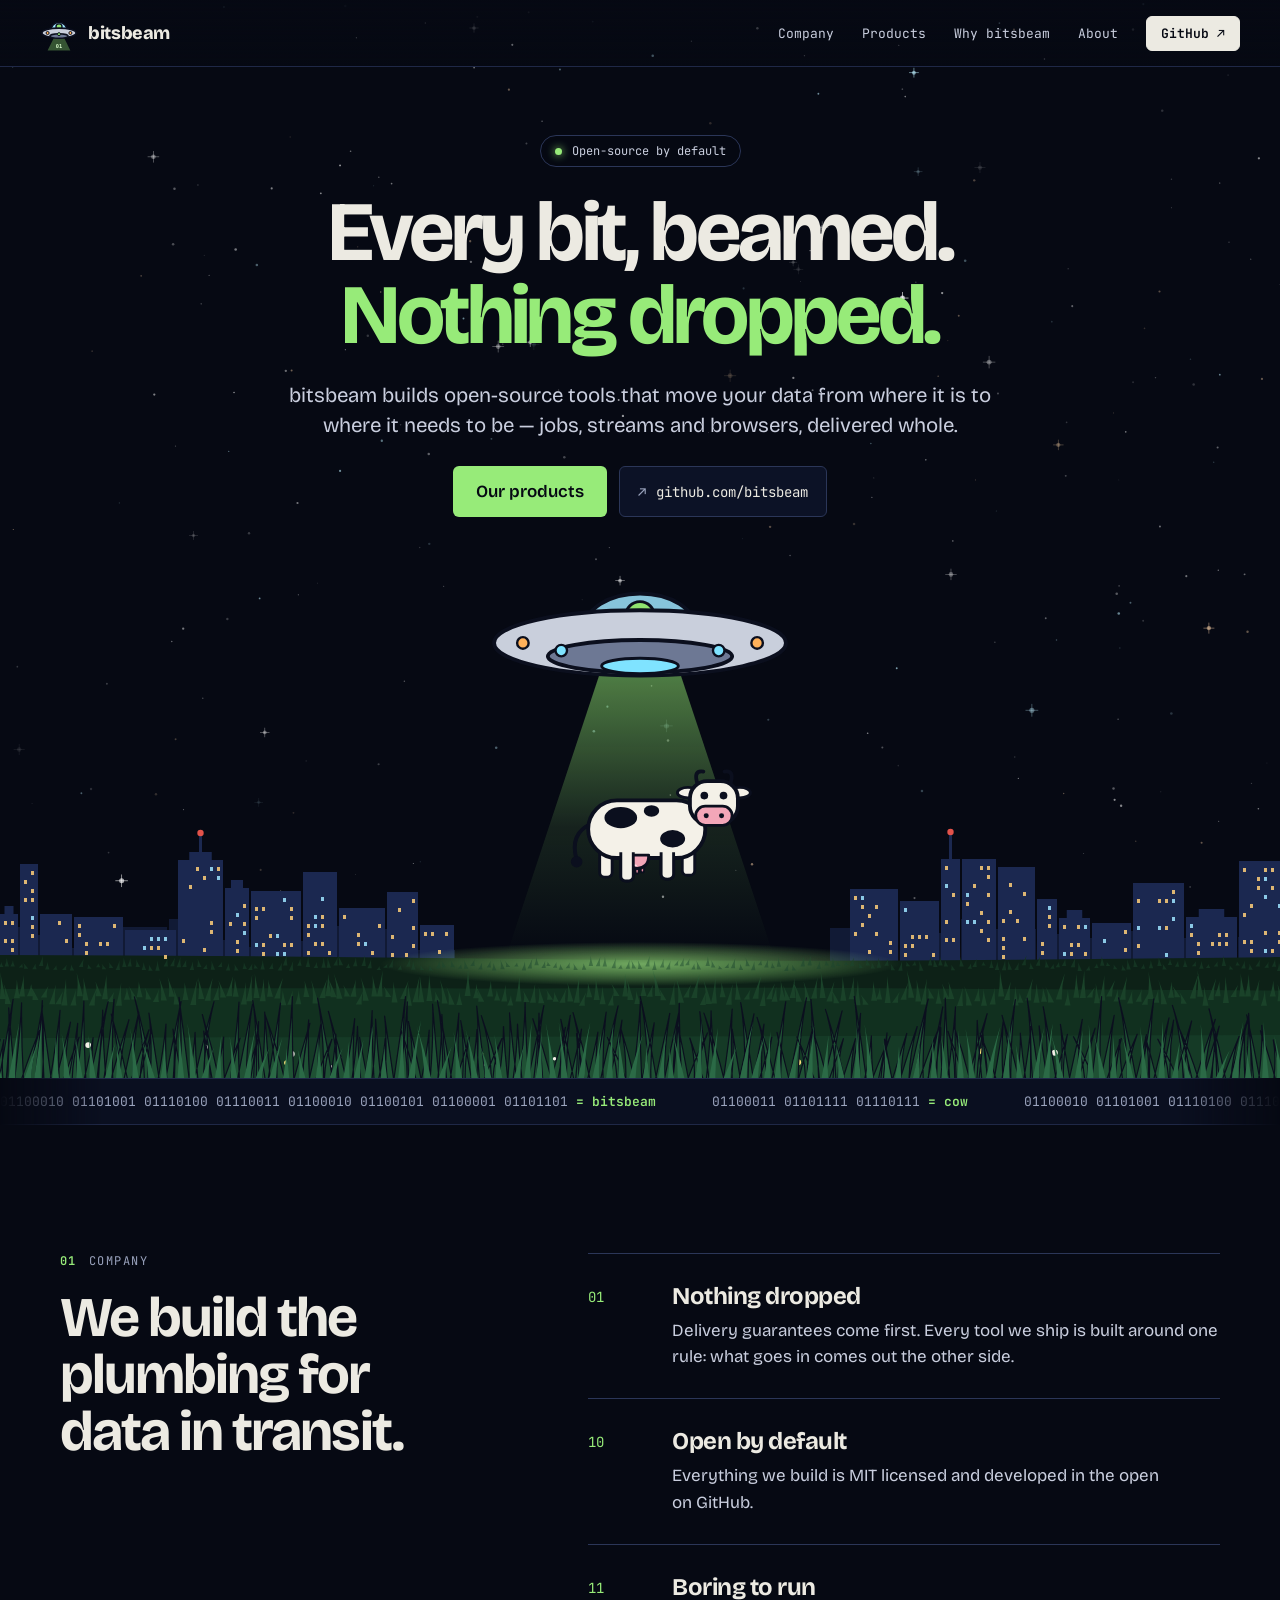
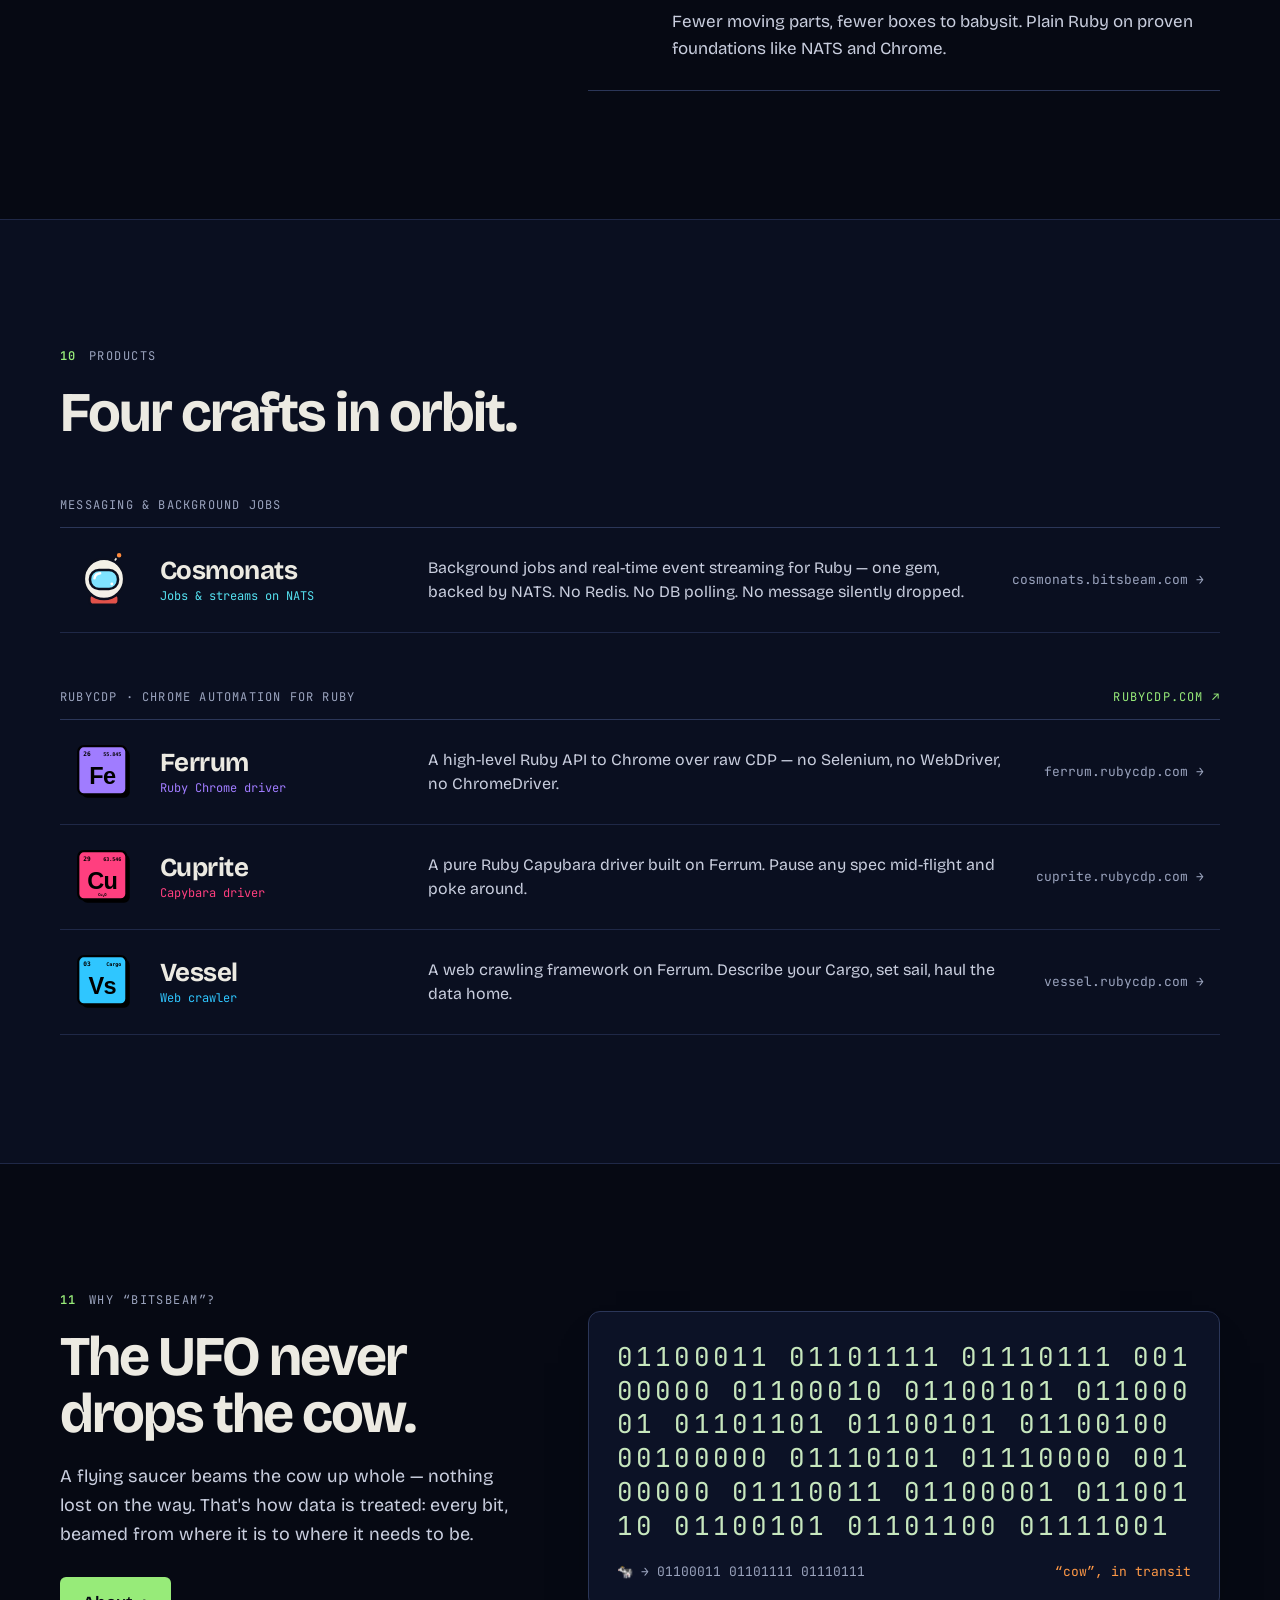
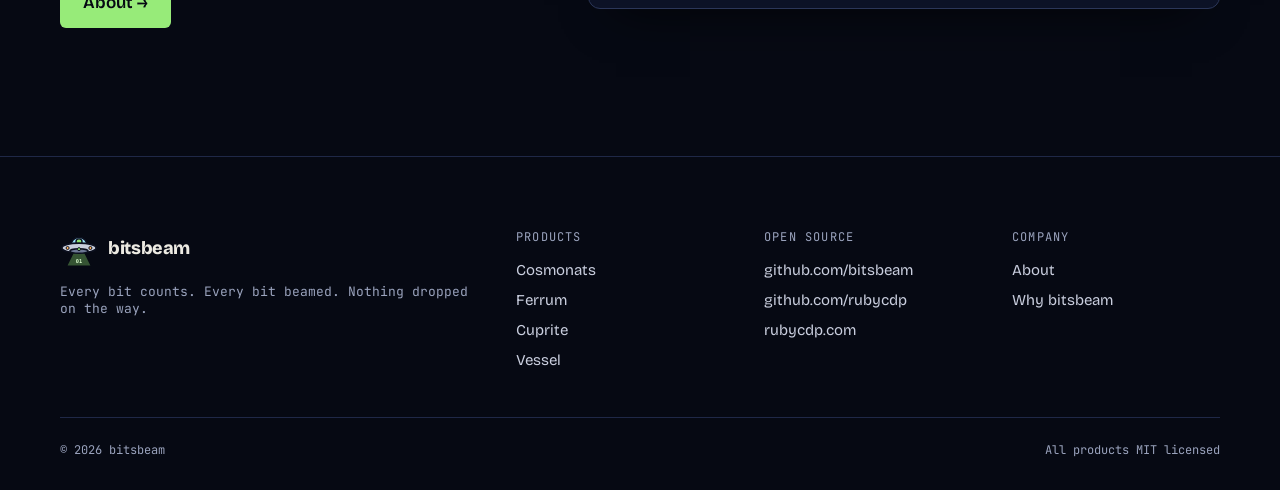
==== commit 09103bd6: "feat(ufo-scene): add cow moo bubble and abduction captions" ====
--- a/index.html
+++ b/index.html
@@ -51,6 +51,7 @@
       <div class="bb-stage">
       <figure class="ufo-scene" data-abduct aria-hidden="true">
         <div class="beam" data-beam data-columns="11"></div>
+        <p class="ufo-scene__caption"><span>Has the cow been abducted?</span><span>…or gifted to humanity?</span></p>
 
         <svg class="ufo-scene__layer" viewBox="0 0 400 480">
           <defs>
@@ -111,6 +112,12 @@
             <circle cx="285" cy="282" r="2.6" fill="#0b0f1e"/>
             <circle cx="267" cy="261" r="4" fill="#0b0f1e"/>
             <circle cx="287" cy="261" r="4" fill="#0b0f1e"/>
+            <ellipse class="ufo-scene__mouth" cx="277" cy="288" rx="6" ry="3.5" fill="#0b0f1e"/>
+          </g>
+          <!-- "Mooooo!" bubble, shown just before the cow is beamed up (application.js §6) -->
+          <g class="ufo-scene__moo">
+            <path d="M300 178 H376 Q390 178 390 192 V204 Q390 218 376 218 H312 L294 238 L300 218 Q286 218 286 204 V192 Q286 178 300 178 Z" fill="#f4f1e8" stroke="#0b0f1e" stroke-width="3" stroke-linejoin="round"/>
+            <text x="338" y="204" text-anchor="middle" font-family="'JetBrains Mono', ui-monospace, monospace" font-size="17" font-weight="700" fill="#0b0f1e">Mooooo!</text>
           </g>
         </svg>
       </figure>
--- a/assets/application.css
+++ b/assets/application.css
@@ -867,6 +867,37 @@
   letter-spacing: -0.015em;
   text-wrap: pretty;
 }
+
+/* Contact form ------------------------------------------------------------ */
+.contact-form {
+  padding: 28px 30px;
+  display: flex;
+  flex-direction: column;
+  gap: 20px;
+}
+.contact-form .btn { align-self: flex-start; }
+.contact-form__status { font-family: var(--font-mono); font-size: 13px; line-height: 1.5; color: var(--color-muted); }
+.field { display: flex; flex-direction: column; gap: 8px; }
+.field__label {
+  font-family: var(--font-mono);
+  font-size: 12px;
+  color: var(--color-muted);
+  letter-spacing: 0.08em;
+  text-transform: uppercase;
+}
+.field__input {
+  width: 100%;
+  padding: 12px 14px;
+  font: inherit;
+  font-size: 17px;
+  color: var(--color-ink);
+  background: var(--color-bg);
+  border: 1px solid var(--color-line-2);
+  border-radius: var(--radius-sm);
+  transition: border-color .2s;
+}
+.field__input:focus { outline: none; border-color: var(--color-cyan); }
+textarea.field__input { resize: vertical; min-height: 140px; line-height: 1.5; }
 
 /* Comparison table -------------------------------------------------------- */
 .table-wrap { overflow-x: auto; border: 1.5px solid var(--color-line-2); border-radius: 16px; }
@@ -980,7 +1011,9 @@
 [data-theme="bitsbeam"] .craft-card:hover { transform: translateY(-2px); border-color: var(--craft, var(--color-cyan)); box-shadow: var(--shadow-hard); }
 [data-theme="bitsbeam"] .badge { border-radius: 4px; }
 [data-theme="bitsbeam"] .hero__title,
-[data-theme="bitsbeam"] .section-title { font-weight: 700; letter-spacing: -0.035em; }
+[data-theme="bitsbeam"] .section-title,
+[data-theme="bitsbeam"] .post-body h2 { font-weight: 700; letter-spacing: -0.035em; }
+[data-theme="bitsbeam"] .post-title { font-weight: 700; line-height: 0.98; text-shadow: none; }
 [data-theme="bitsbeam"] .site-footer { border-top: 1px solid var(--color-line); }
 
 /* bitsbeam: company layout — v2 ------------------------------------------- */
@@ -1072,6 +1105,34 @@
   opacity: 0;
   transition: transform 2.6s cubic-bezier(.55, 0, .7, .4), opacity .35s ease-in 2.3s;
 }
+/* captions while the cow is away: question, then the twist on the saucer's return */
+.ufo-scene__caption {
+  position: absolute; left: 0; right: 0; top: 76%; z-index: 3; margin: 0;
+  display: flex; flex-direction: column; align-items: center; gap: .35em;
+  font-family: var(--font-mono); font-size: clamp(13px, 1.25vw, 17px); font-weight: 700;
+  text-align: center; pointer-events: none;
+}
+.ufo-scene__caption span {
+  opacity: 0; transform: translateY(6px);
+  padding: .15em .6em; border-radius: 6px; background: rgba(11, 15, 30, .78);
+  transition: opacity .5s ease, transform .5s ease;
+}
+.ufo-scene__caption span:first-child { color: #f4f1e8; }
+.ufo-scene__caption span:last-child { color: #8fe36f; }
+.ufo-scene.abduct-q1 .ufo-scene__caption span:first-child,
+.ufo-scene.abduct-q2 .ufo-scene__caption span:last-child { opacity: 1; transform: none; }
+/* the moo: bubble pops in from the cow's head, mouth opens and closes */
+.ufo-scene__moo {
+  opacity: 0; transform: scale(.4); transform-box: fill-box; transform-origin: 8% 100%;
+  transition: opacity .2s ease, transform .2s ease;
+}
+.ufo-scene__mouth { transform: scaleY(0); transform-box: fill-box; transform-origin: center; }
+.ufo-scene.abduct-moo .ufo-scene__moo {
+  opacity: 1; transform: scale(1);
+  transition: opacity .15s ease-out, transform .35s cubic-bezier(.3, 1.6, .5, 1);
+}
+.ufo-scene.abduct-moo .ufo-scene__mouth { animation: moo-mouth .5s ease-in-out 3; }
+@keyframes moo-mouth { 0%, 100% { transform: scaleY(.2) } 50% { transform: scaleY(1) } }
 .ufo-scene.abduct-beam-off .beam,
 .ufo-scene.abduct-beam-off .ufo-scene__ufo > polygon { opacity: 0; }
 .ufo-scene.abduct-away .ufo-scene__layer:not(.ufo-scene__layer--front) {
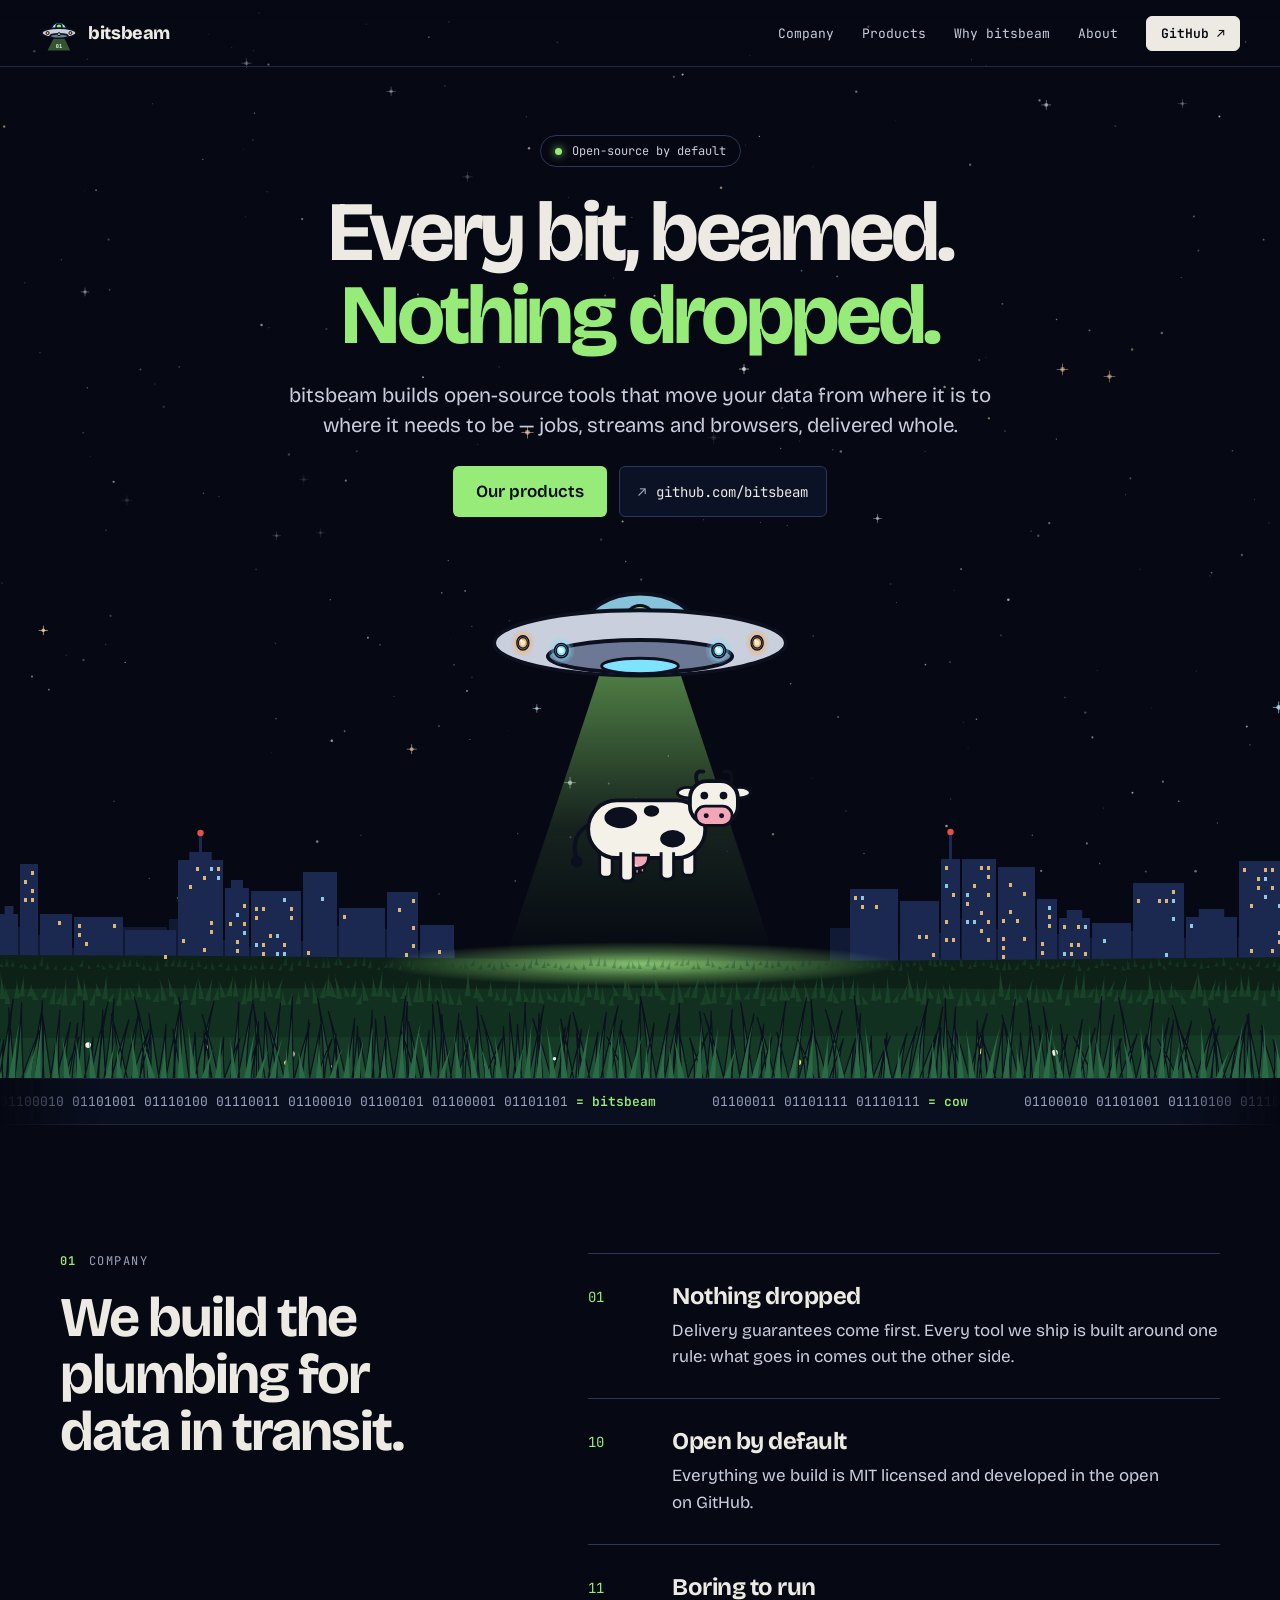
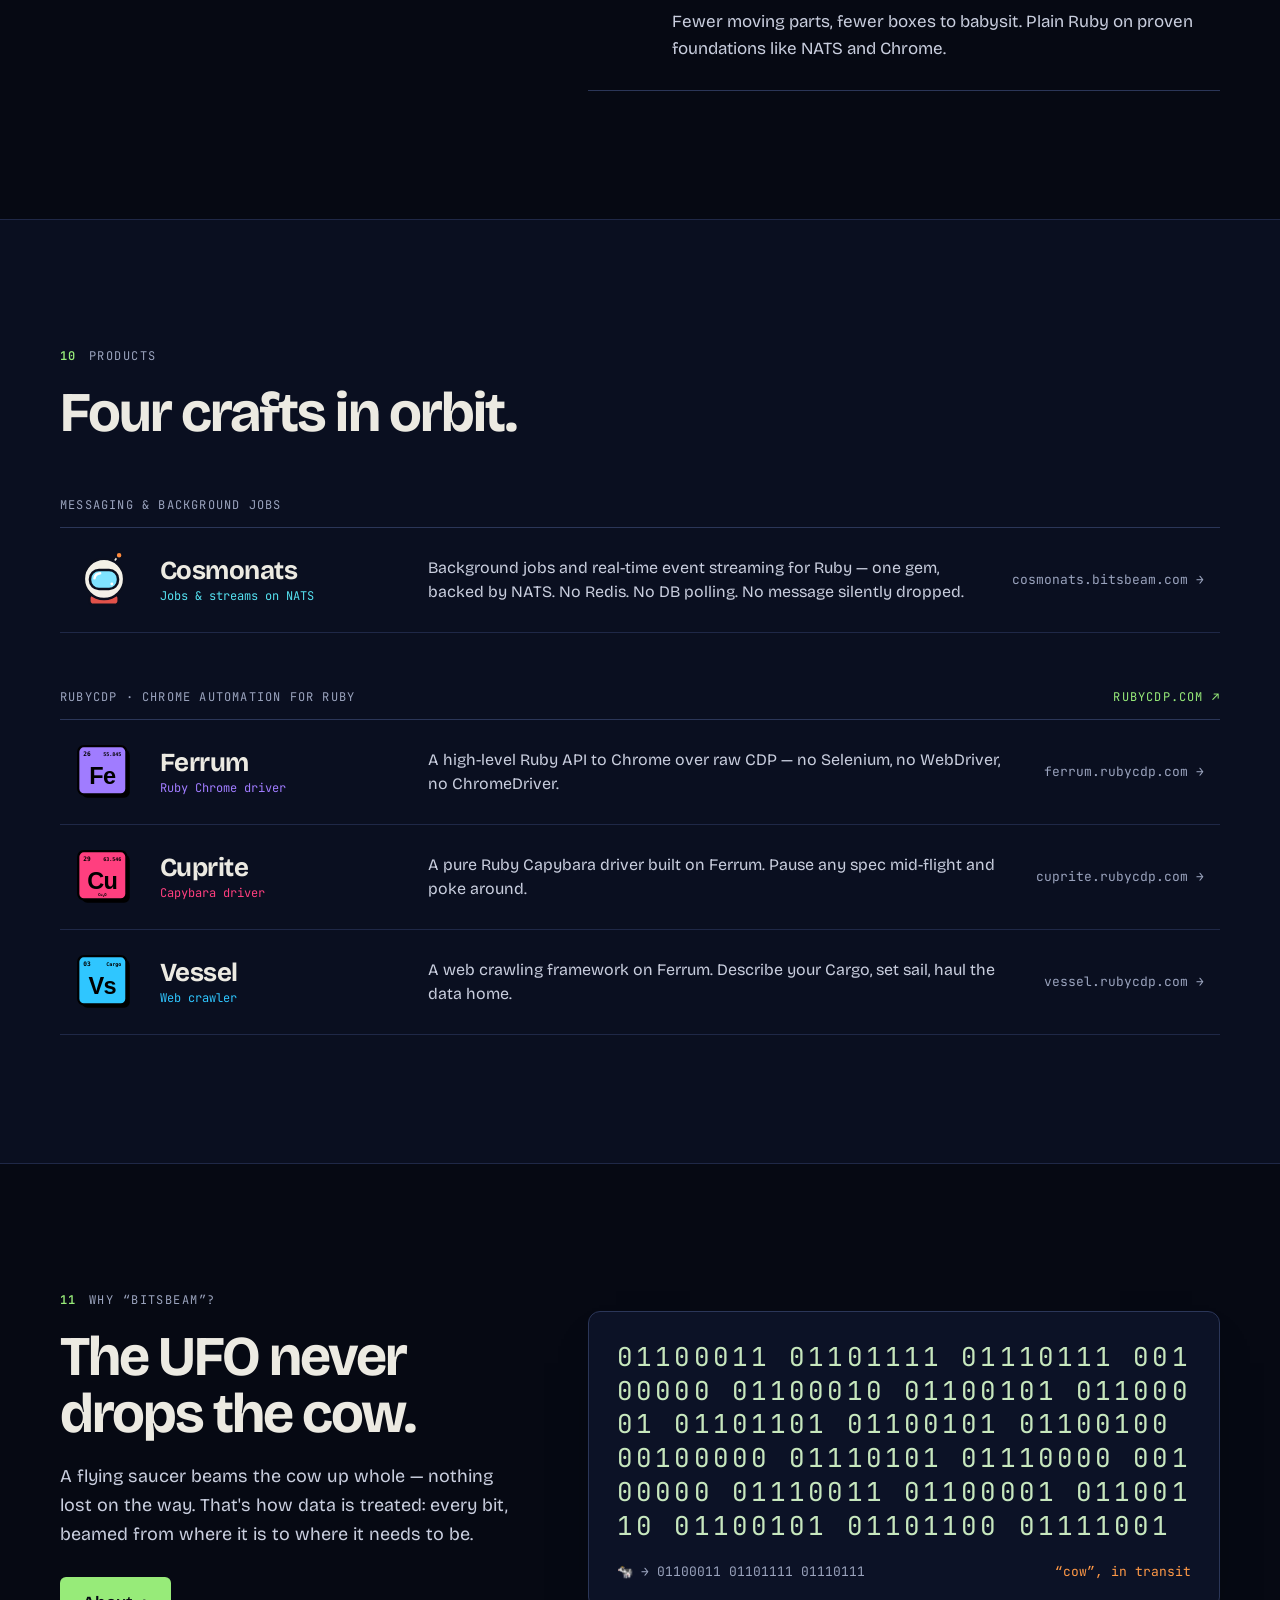
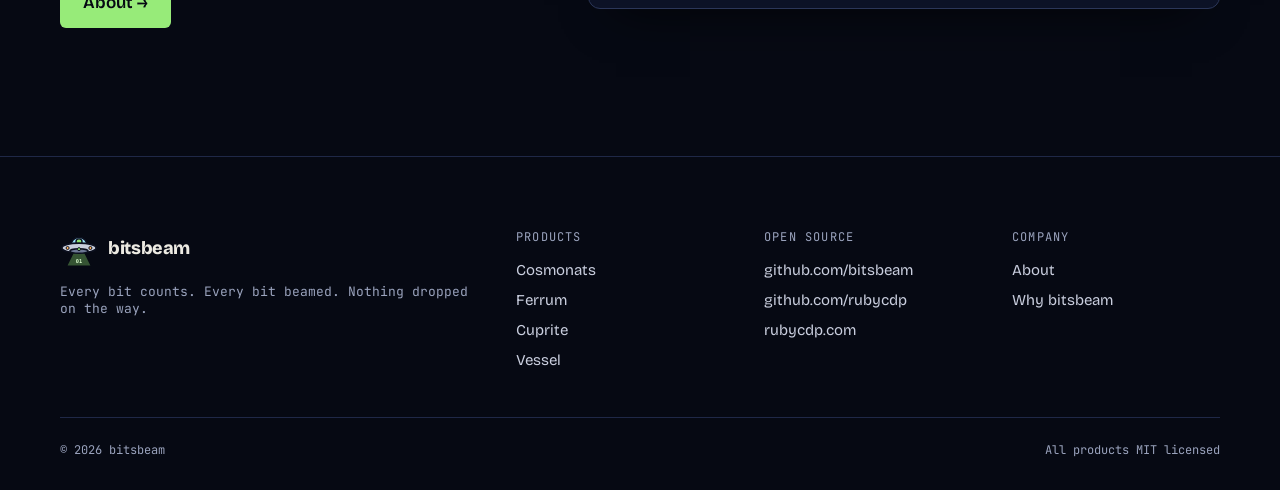
==== commit 4afa1f02: "feat(ufo-scene): add detailed rim lights, stronger ground glow and new city lights" ====
--- a/index.html
+++ b/index.html
@@ -64,16 +64,52 @@
           <g class="ufo-scene__ufo">
             <polygon points="160,128 240,128 340,430 60,430" fill="url(#beamGradient)"/>
             <path d="M140 94 C140 36 260 36 260 94 Z" fill="#9fe6ff" fill-opacity="0.85" stroke="#0b0f1e" stroke-width="4"/>
-            <circle cx="200" cy="74" r="15" fill="#8fe36f" stroke="#0b0f1e" stroke-width="3"/>
-            <ellipse cx="194" cy="72" rx="3.5" ry="5" fill="#0b0f1e"/>
-            <ellipse cx="206" cy="72" rx="3.5" ry="5" fill="#0b0f1e"/>
+            <circle cx="200" cy="78" r="15" fill="#8fe36f" stroke="#0b0f1e" stroke-width="3"/>
+            <ellipse cx="194" cy="76" rx="3.5" ry="5" fill="#0b0f1e"/>
+            <ellipse cx="206" cy="76" rx="3.5" ry="5" fill="#0b0f1e"/>
             <ellipse cx="200" cy="102" rx="152" ry="34" fill="#c9cfdc" stroke="#0b0f1e" stroke-width="4"/>
             <ellipse cx="200" cy="116" rx="96" ry="17" fill="#6d7894" stroke="#0b0f1e" stroke-width="4"/>
             <ellipse cx="200" cy="126" rx="40" ry="8" fill="#7fe3ff" stroke="#0b0f1e" stroke-width="3"/>
-            <circle class="anim-blink" cx="78" cy="102" r="6" fill="#ffb15a" stroke="#0b0f1e" stroke-width="2.5"/>
-            <circle class="anim-blink delay-1" cx="118" cy="110" r="6" fill="#7fe3ff" stroke="#0b0f1e" stroke-width="2.5"/>
-            <circle class="anim-blink delay-2" cx="282" cy="110" r="6" fill="#7fe3ff" stroke="#0b0f1e" stroke-width="2.5"/>
-            <circle class="anim-blink delay-3" cx="322" cy="102" r="6" fill="#ffb15a" stroke="#0b0f1e" stroke-width="2.5"/>
+            <g transform="translate(78 102) scale(0.85 1)">
+              <g class="anim-blink">
+                <circle r="14" fill="#ffb15a" fill-opacity=".18"/>
+                <circle r="11" fill="#ffb15a" fill-opacity=".3"/>
+              </g>
+              <circle r="7.5" fill="#6d7894" stroke="#0b0f1e" stroke-width="1.5"/>
+              <circle r="5.5" fill="#ffb15a" stroke="#0b0f1e" stroke-width="1.2"/>
+              <circle class="anim-blink" r="2.8" fill="#fff1d6"/>
+              <circle cx="-2" cy="-2.2" r="1.3" fill="#ffffff"/>
+            </g>
+            <g transform="translate(118 110) scale(0.95 1)">
+              <g class="anim-blink delay-1">
+                <circle r="14" fill="#7fe3ff" fill-opacity=".18"/>
+                <circle r="11" fill="#7fe3ff" fill-opacity=".3"/>
+              </g>
+              <circle r="7.5" fill="#6d7894" stroke="#0b0f1e" stroke-width="1.5"/>
+              <circle r="5.5" fill="#7fe3ff" stroke="#0b0f1e" stroke-width="1.2"/>
+              <circle class="anim-blink delay-1" r="2.8" fill="#e6fbff"/>
+              <circle cx="-2" cy="-2.2" r="1.3" fill="#ffffff"/>
+            </g>
+            <g transform="translate(282 110) scale(0.95 1)">
+              <g class="anim-blink delay-2">
+                <circle r="14" fill="#7fe3ff" fill-opacity=".18"/>
+                <circle r="11" fill="#7fe3ff" fill-opacity=".3"/>
+              </g>
+              <circle r="7.5" fill="#6d7894" stroke="#0b0f1e" stroke-width="1.5"/>
+              <circle r="5.5" fill="#7fe3ff" stroke="#0b0f1e" stroke-width="1.2"/>
+              <circle class="anim-blink delay-2" r="2.8" fill="#e6fbff"/>
+              <circle cx="-2" cy="-2.2" r="1.3" fill="#ffffff"/>
+            </g>
+            <g transform="translate(322 102) scale(0.85 1)">
+              <g class="anim-blink delay-3">
+                <circle r="14" fill="#ffb15a" fill-opacity=".18"/>
+                <circle r="11" fill="#ffb15a" fill-opacity=".3"/>
+              </g>
+              <circle r="7.5" fill="#6d7894" stroke="#0b0f1e" stroke-width="1.5"/>
+              <circle r="5.5" fill="#ffb15a" stroke="#0b0f1e" stroke-width="1.2"/>
+              <circle class="anim-blink delay-3" r="2.8" fill="#fff1d6"/>
+              <circle cx="-2" cy="-2.2" r="1.3" fill="#ffffff"/>
+            </g>
           </g>
         </svg>
 
@@ -123,7 +159,7 @@
       </figure>
         <img class="bb-band" src="assets/img/landscape.svg" alt="" aria-hidden="true">
         <div class="bb-glow" aria-hidden="true"></div>
-        <svg class="bb-lights" viewBox="0 0 2400 240" preserveAspectRatio="xMidYMax slice" aria-hidden="true"><g fill="#ffcf7a" opacity=".85"><rect x="564" y="83" width="3" height="4" class="bb-win" style="animation-duration:15.6s;animation-delay:-6.2s"/><rect x="571" y="83" width="3" height="4" class="bb-win" style="animation-duration:18.9s;animation-delay:-8.2s"/><rect x="564" y="101" width="3" height="4"/><rect x="571" y="101" width="3" height="4"/><rect x="571" y="110" width="3" height="4"/><rect x="591" y="33" width="3" height="4"/><rect x="584" y="42" width="3" height="4"/><rect x="591" y="51" width="3" height="4"/><rect x="584" y="60" width="3" height="4" class="bb-win" style="animation-duration:15.0s;animation-delay:-11.8s"/><rect x="591" y="60" width="3" height="4"/><rect x="591" y="78" width="3" height="4" fill="#9fe6ff"/><rect x="591" y="87" width="3" height="4" class="bb-win" style="animation-duration:13.7s;animation-delay:-14.7s"/><rect x="591" y="96" width="3" height="4"/><rect x="618" y="83" width="3" height="4"/><rect x="625" y="101" width="3" height="4"/><rect x="638" y="86" width="3" height="4"/><rect x="673" y="86" width="3" height="4"/><rect x="638" y="95" width="3" height="4"/><rect x="645" y="104" width="3" height="4" class="bb-win" style="animation-duration:13.5s;animation-delay:-11.5s"/><rect x="659" y="104" width="3" height="4"/><rect x="666" y="104" width="3" height="4" class="bb-win" style="animation-duration:15.1s;animation-delay:-17.7s"/><rect x="645" y="113" width="3" height="4"/><rect x="710" y="99" width="3" height="4" fill="#9fe6ff" class="bb-win" style="animation-duration:16.9s;animation-delay:-19.2s"/><rect x="717" y="99" width="3" height="4" fill="#9fe6ff"/><rect x="724" y="99" width="3" height="4" fill="#9fe6ff"/><rect x="703" y="108" width="3" height="4" fill="#9fe6ff" class="bb-win" style="animation-duration:17.7s;animation-delay:-16.2s"/><rect x="710" y="108" width="3" height="4"/><rect x="717" y="108" width="3" height="4"/><rect x="724" y="117" width="3" height="4" class="bb-win" style="animation-duration:18.4s;animation-delay:-19.0s"/><rect x="756" y="29" width="3" height="4"/><rect x="770" y="29" width="3" height="4" fill="#9fe6ff"/><rect x="777" y="29" width="3" height="4"/><rect x="763" y="38" width="3" height="4"/><rect x="777" y="38" width="3" height="4" fill="#9fe6ff"/><rect x="749" y="47" width="3" height="4"/><rect x="770" y="83" width="3" height="4" class="bb-win" style="animation-duration:19.6s;animation-delay:-16.6s"/><rect x="770" y="92" width="3" height="4"/><rect x="742" y="101" width="3" height="4"/><rect x="763" y="110" width="3" height="4" class="bb-win" style="animation-duration:17.3s;animation-delay:-19.0s"/><rect x="803" y="66" width="3" height="4"/><rect x="796" y="75" width="3" height="4" fill="#9fe6ff"/><rect x="789" y="84" width="3" height="4"/><rect x="803" y="84" width="3" height="4"/><rect x="803" y="93" width="3" height="4" fill="#9fe6ff"/><rect x="796" y="102" width="3" height="4"/><rect x="796" y="111" width="3" height="4"/><rect x="843" y="60" width="3" height="4" fill="#9fe6ff"/><rect x="815" y="69" width="3" height="4"/><rect x="822" y="69" width="3" height="4"/><rect x="850" y="69" width="3" height="4"/><rect x="815" y="78" width="3" height="4" class="bb-win" style="animation-duration:12.4s;animation-delay:-16.5s"/><rect x="850" y="78" width="3" height="4" class="bb-win" style="animation-duration:14.8s;animation-delay:-11.0s"/><rect x="829" y="96" width="3" height="4"/><rect x="836" y="96" width="3" height="4" fill="#9fe6ff"/><rect x="815" y="105" width="3" height="4" fill="#9fe6ff" class="bb-win" style="animation-duration:15.0s;animation-delay:-3.5s"/><rect x="822" y="105" width="3" height="4"/><rect x="843" y="105" width="3" height="4"/><rect x="850" y="105" width="3" height="4"/><rect x="822" y="114" width="3" height="4" class="bb-win" style="animation-duration:19.8s;animation-delay:-19.9s"/><rect x="836" y="114" width="3" height="4" fill="#9fe6ff"/><rect x="843" y="114" width="3" height="4" fill="#9fe6ff"/><rect x="881" y="59" width="3" height="4" fill="#9fe6ff"/><rect x="874" y="77" width="3" height="4" fill="#9fe6ff"/><rect x="881" y="77" width="3" height="4"/><rect x="867" y="86" width="3" height="4"/><rect x="874" y="86" width="3" height="4" fill="#9fe6ff"/><rect x="881" y="86" width="3" height="4"/><rect x="867" y="95" width="3" height="4"/><rect x="874" y="104" width="3" height="4"/><rect x="881" y="104" width="3" height="4"/><rect x="867" y="113" width="3" height="4"/><rect x="888" y="113" width="3" height="4" class="bb-win" style="animation-duration:13.3s;animation-delay:-19.2s"/><rect x="903" y="77" width="3" height="4"/><rect x="938" y="86" width="3" height="4"/><rect x="917" y="95" width="3" height="4"/><rect x="917" y="104" width="3" height="4"/><rect x="924" y="104" width="3" height="4" fill="#9fe6ff"/><rect x="931" y="113" width="3" height="4"/><rect x="972" y="61" width="3" height="4"/><rect x="958" y="70" width="3" height="4"/><rect x="972" y="88" width="3" height="4" class="bb-win" style="animation-duration:18.4s;animation-delay:-17.5s"/><rect x="951" y="97" width="3" height="4"/><rect x="972" y="106" width="3" height="4"/><rect x="951" y="115" width="3" height="4"/><rect x="965" y="115" width="3" height="4"/><rect x="984" y="94" width="3" height="4"/><rect x="991" y="94" width="3" height="4" class="bb-win" style="animation-duration:12.2s;animation-delay:-0.7s"/><rect x="1005" y="94" width="3" height="4"/><rect x="998" y="112" width="3" height="4"/><rect x="1414" y="58" width="3" height="4"/><rect x="1421" y="58" width="3" height="4" fill="#9fe6ff"/><rect x="1421" y="67" width="3" height="4"/><rect x="1435" y="67" width="3" height="4"/><rect x="1428" y="76" width="3" height="4"/><rect x="1421" y="85" width="3" height="4"/><rect x="1414" y="94" width="3" height="4" class="bb-win" style="animation-duration:17.2s;animation-delay:-9.9s"/><rect x="1435" y="94" width="3" height="4"/><rect x="1449" y="103" width="3" height="4"/><rect x="1428" y="112" width="3" height="4"/><rect x="1449" y="112" width="3" height="4"/><rect x="1464" y="70" width="3" height="4" fill="#9fe6ff"/><rect x="1471" y="97" width="3" height="4"/><rect x="1478" y="97" width="3" height="4"/><rect x="1485" y="97" width="3" height="4"/><rect x="1464" y="106" width="3" height="4" class="bb-win" style="animation-duration:17.0s;animation-delay:-16.3s"/><rect x="1471" y="106" width="3" height="4"/><rect x="1464" y="115" width="3" height="4"/><rect x="1492" y="115" width="3" height="4"/><rect x="1505" y="28" width="3" height="4"/><rect x="1505" y="46" width="3" height="4" fill="#9fe6ff"/><rect x="1512" y="55" width="3" height="4" class="bb-win" style="animation-duration:16.6s;animation-delay:-7.7s"/><rect x="1505" y="82" width="3" height="4" class="bb-win" style="animation-duration:16.1s;animation-delay:-18.4s"/><rect x="1505" y="100" width="3" height="4"/><rect x="1512" y="100" width="3" height="4" class="bb-win" style="animation-duration:18.7s;animation-delay:-16.7s"/><rect x="1540" y="28" width="3" height="4"/><rect x="1547" y="28" width="3" height="4"/><rect x="1547" y="37" width="3" height="4"/><rect x="1533" y="46" width="3" height="4"/><rect x="1526" y="55" width="3" height="4" fill="#9fe6ff"/><rect x="1547" y="55" width="3" height="4"/><rect x="1526" y="64" width="3" height="4"/><rect x="1540" y="73" width="3" height="4"/><rect x="1526" y="82" width="3" height="4" fill="#9fe6ff"/><rect x="1533" y="82" width="3" height="4" fill="#9fe6ff"/><rect x="1547" y="82" width="3" height="4"/><rect x="1540" y="91" width="3" height="4"/><rect x="1547" y="100" width="3" height="4" class="bb-win" style="animation-duration:18.3s;animation-delay:-15.6s"/><rect x="1569" y="45" width="3" height="4" class="bb-win" style="animation-duration:18.3s;animation-delay:-9.7s"/><rect x="1583" y="54" width="3" height="4"/><rect x="1569" y="72" width="3" height="4" class="bb-win" style="animation-duration:18.8s;animation-delay:-19.5s"/><rect x="1562" y="81" width="3" height="4"/><rect x="1576" y="81" width="3" height="4"/><rect x="1562" y="99" width="3" height="4" class="bb-win" style="animation-duration:14.9s;animation-delay:-9.5s"/><rect x="1583" y="99" width="3" height="4"/><rect x="1562" y="108" width="3" height="4"/><rect x="1562" y="117" width="3" height="4"/><rect x="1608" y="68" width="3" height="4" fill="#9fe6ff" class="bb-win" style="animation-duration:16.5s;animation-delay:-12.1s"/><rect x="1608" y="77" width="3" height="4"/><rect x="1608" y="86" width="3" height="4"/><rect x="1601" y="104" width="3" height="4" class="bb-win" style="animation-duration:15.7s;animation-delay:-19.2s"/><rect x="1601" y="113" width="3" height="4"/><rect x="1623" y="87" width="3" height="4" class="bb-win" style="animation-duration:16.6s;animation-delay:-14.5s"/><rect x="1637" y="87" width="3" height="4"/><rect x="1644" y="87" width="3" height="4" fill="#9fe6ff"/><rect x="1630" y="105" width="3" height="4"/><rect x="1637" y="105" width="3" height="4" class="bb-win" style="animation-duration:19.3s;animation-delay:-13.2s"/><rect x="1623" y="114" width="3" height="4" fill="#9fe6ff" class="bb-win" style="animation-duration:16.4s;animation-delay:-6.9s"/><rect x="1630" y="114" width="3" height="4"/><rect x="1644" y="114" width="3" height="4"/><rect x="1684" y="92" width="3" height="4" class="bb-win" style="animation-duration:16.5s;animation-delay:-17.4s"/><rect x="1663" y="101" width="3" height="4" fill="#9fe6ff"/><rect x="1684" y="110" width="3" height="4"/><rect x="1732" y="52" width="3" height="4" class="bb-win" style="animation-duration:13.7s;animation-delay:-14.9s"/><rect x="1697" y="61" width="3" height="4"/><rect x="1718" y="61" width="3" height="4" class="bb-win" style="animation-duration:17.7s;animation-delay:-17.0s"/><rect x="1725" y="61" width="3" height="4"/><rect x="1732" y="61" width="3" height="4" fill="#9fe6ff"/><rect x="1732" y="79" width="3" height="4" fill="#9fe6ff"/><rect x="1697" y="88" width="3" height="4" fill="#9fe6ff" class="bb-win" style="animation-duration:12.7s;animation-delay:-10.5s"/><rect x="1718" y="88" width="3" height="4" fill="#9fe6ff"/><rect x="1725" y="88" width="3" height="4"/><rect x="1697" y="106" width="3" height="4"/><rect x="1725" y="115" width="3" height="4" fill="#9fe6ff"/><rect x="1750" y="86" width="3" height="4" fill="#9fe6ff"/><rect x="1750" y="95" width="3" height="4"/><rect x="1778" y="95" width="3" height="4"/><rect x="1785" y="95" width="3" height="4"/><rect x="1757" y="104" width="3" height="4"/><rect x="1771" y="104" width="3" height="4"/><rect x="1778" y="104" width="3" height="4"/><rect x="1785" y="104" width="3" height="4" class="bb-win" style="animation-duration:19.0s;animation-delay:-0.3s"/><rect x="1757" y="113" width="3" height="4"/><rect x="1803" y="30" width="3" height="4"/><rect x="1824" y="30" width="3" height="4"/><rect x="1831" y="30" width="3" height="4"/><rect x="1817" y="39" width="3" height="4"/><rect x="1824" y="39" width="3" height="4" fill="#9fe6ff" class="bb-win" style="animation-duration:12.1s;animation-delay:-10.1s"/><rect x="1817" y="48" width="3" height="4" class="bb-win" style="animation-duration:16.1s;animation-delay:-11.9s"/><rect x="1831" y="48" width="3" height="4"/><rect x="1824" y="57" width="3" height="4" fill="#9fe6ff"/><rect x="1810" y="66" width="3" height="4"/><rect x="1838" y="66" width="3" height="4" fill="#9fe6ff"/><rect x="1803" y="75" width="3" height="4"/><rect x="1824" y="93" width="3" height="4" class="bb-win" style="animation-duration:12.3s;animation-delay:-18.0s"/><rect x="1838" y="93" width="3" height="4"/><rect x="1803" y="102" width="3" height="4"/><rect x="1810" y="102" width="3" height="4"/><rect x="1838" y="102" width="3" height="4"/><rect x="1810" y="111" width="3" height="4"/><rect x="1824" y="111" width="3" height="4" fill="#9fe6ff"/><rect x="1831" y="111" width="3" height="4"/></g><line x1="760.5" y1="22" x2="760.5" y2="-4" stroke="#1b2850" stroke-width="3"/><circle cx="760.5" cy="-5" r="3.2" fill="#e2524a" class="anim-blink"/><line x1="1510.5" y1="21" x2="1510.5" y2="-5" stroke="#1b2850" stroke-width="3"/><circle cx="1510.5" cy="-6" r="3.2" fill="#e2524a" class="anim-blink"/></svg>
+        <svg class="bb-lights" viewBox="0 0 2400 240" preserveAspectRatio="xMidYMax slice" aria-hidden="true"><g fill="#ffcf7a" opacity=".85"><rect x="591" y="33" width="3" height="4"/><rect x="584" y="42" width="3" height="4"/><rect x="591" y="51" width="3" height="4"/><rect x="584" y="60" width="3" height="4" class="bb-win" style="animation-duration:15.0s;animation-delay:-11.8s"/><rect x="591" y="60" width="3" height="4"/><rect x="618" y="83" width="3" height="4"/><rect x="638" y="86" width="3" height="4"/><rect x="673" y="86" width="3" height="4"/><rect x="638" y="95" width="3" height="4"/><rect x="645" y="104" width="3" height="4" class="bb-win" style="animation-duration:13.5s;animation-delay:-11.5s"/><rect x="724" y="117" width="3" height="4" class="bb-win" style="animation-duration:18.4s;animation-delay:-19.0s"/><rect x="756" y="29" width="3" height="4"/><rect x="770" y="29" width="3" height="4" fill="#9fe6ff"/><rect x="777" y="29" width="3" height="4"/><rect x="763" y="38" width="3" height="4"/><rect x="777" y="38" width="3" height="4" fill="#9fe6ff"/><rect x="749" y="47" width="3" height="4"/><rect x="770" y="83" width="3" height="4" class="bb-win" style="animation-duration:19.6s;animation-delay:-16.6s"/><rect x="770" y="92" width="3" height="4"/><rect x="742" y="101" width="3" height="4"/><rect x="763" y="110" width="3" height="4" class="bb-win" style="animation-duration:17.3s;animation-delay:-19.0s"/><rect x="803" y="66" width="3" height="4"/><rect x="796" y="75" width="3" height="4" fill="#9fe6ff"/><rect x="789" y="84" width="3" height="4"/><rect x="803" y="84" width="3" height="4"/><rect x="803" y="93" width="3" height="4" fill="#9fe6ff"/><rect x="796" y="102" width="3" height="4"/><rect x="796" y="111" width="3" height="4"/><rect x="843" y="60" width="3" height="4" fill="#9fe6ff"/><rect x="815" y="69" width="3" height="4"/><rect x="822" y="69" width="3" height="4"/><rect x="850" y="69" width="3" height="4"/><rect x="815" y="78" width="3" height="4" class="bb-win" style="animation-duration:12.4s;animation-delay:-16.5s"/><rect x="850" y="78" width="3" height="4" class="bb-win" style="animation-duration:14.8s;animation-delay:-11.0s"/><rect x="829" y="96" width="3" height="4"/><rect x="836" y="96" width="3" height="4" fill="#9fe6ff"/><rect x="815" y="105" width="3" height="4" fill="#9fe6ff" class="bb-win" style="animation-duration:15.0s;animation-delay:-3.5s"/><rect x="822" y="105" width="3" height="4"/><rect x="843" y="105" width="3" height="4"/><rect x="822" y="114" width="3" height="4" class="bb-win" style="animation-duration:19.8s;animation-delay:-19.9s"/><rect x="836" y="114" width="3" height="4" fill="#9fe6ff"/><rect x="843" y="114" width="3" height="4" fill="#9fe6ff"/><rect x="881" y="59" width="3" height="4" fill="#9fe6ff"/><rect x="867" y="113" width="3" height="4"/><rect x="903" y="77" width="3" height="4"/><rect x="972" y="61" width="3" height="4"/><rect x="958" y="70" width="3" height="4"/><rect x="972" y="88" width="3" height="4" class="bb-win" style="animation-duration:18.4s;animation-delay:-17.5s"/><rect x="972" y="106" width="3" height="4"/><rect x="965" y="115" width="3" height="4"/><rect x="998" y="112" width="3" height="4"/><rect x="1414" y="58" width="3" height="4"/><rect x="1421" y="58" width="3" height="4" fill="#9fe6ff"/><rect x="1421" y="67" width="3" height="4"/><rect x="1435" y="67" width="3" height="4"/><rect x="1478" y="97" width="3" height="4"/><rect x="1485" y="97" width="3" height="4"/><rect x="1492" y="115" width="3" height="4"/><rect x="1505" y="28" width="3" height="4"/><rect x="1505" y="46" width="3" height="4" fill="#9fe6ff"/><rect x="1512" y="55" width="3" height="4" class="bb-win" style="animation-duration:16.6s;animation-delay:-7.7s"/><rect x="1505" y="82" width="3" height="4" class="bb-win" style="animation-duration:16.1s;animation-delay:-18.4s"/><rect x="1505" y="100" width="3" height="4"/><rect x="1512" y="100" width="3" height="4" class="bb-win" style="animation-duration:18.7s;animation-delay:-16.7s"/><rect x="1540" y="28" width="3" height="4"/><rect x="1547" y="28" width="3" height="4"/><rect x="1547" y="37" width="3" height="4"/><rect x="1533" y="46" width="3" height="4"/><rect x="1526" y="55" width="3" height="4" fill="#9fe6ff"/><rect x="1547" y="55" width="3" height="4"/><rect x="1526" y="64" width="3" height="4"/><rect x="1540" y="73" width="3" height="4"/><rect x="1526" y="82" width="3" height="4" fill="#9fe6ff"/><rect x="1533" y="82" width="3" height="4" fill="#9fe6ff"/><rect x="1547" y="82" width="3" height="4"/><rect x="1540" y="91" width="3" height="4"/><rect x="1547" y="100" width="3" height="4" class="bb-win" style="animation-duration:18.3s;animation-delay:-15.6s"/><rect x="1569" y="45" width="3" height="4" class="bb-win" style="animation-duration:18.3s;animation-delay:-9.7s"/><rect x="1583" y="54" width="3" height="4"/><rect x="1569" y="72" width="3" height="4" class="bb-win" style="animation-duration:18.8s;animation-delay:-19.5s"/><rect x="1562" y="81" width="3" height="4"/><rect x="1576" y="81" width="3" height="4"/><rect x="1562" y="99" width="3" height="4" class="bb-win" style="animation-duration:14.9s;animation-delay:-9.5s"/><rect x="1583" y="99" width="3" height="4"/><rect x="1562" y="108" width="3" height="4"/><rect x="1562" y="117" width="3" height="4"/><rect x="1608" y="68" width="3" height="4" fill="#9fe6ff" class="bb-win" style="animation-duration:16.5s;animation-delay:-12.1s"/><rect x="1608" y="77" width="3" height="4"/><rect x="1608" y="86" width="3" height="4"/><rect x="1601" y="104" width="3" height="4" class="bb-win" style="animation-duration:15.7s;animation-delay:-19.2s"/><rect x="1601" y="113" width="3" height="4"/><rect x="1623" y="87" width="3" height="4" class="bb-win" style="animation-duration:16.6s;animation-delay:-14.5s"/><rect x="1637" y="87" width="3" height="4"/><rect x="1644" y="87" width="3" height="4" fill="#9fe6ff"/><rect x="1630" y="105" width="3" height="4"/><rect x="1637" y="105" width="3" height="4" class="bb-win" style="animation-duration:19.3s;animation-delay:-13.2s"/><rect x="1623" y="114" width="3" height="4" fill="#9fe6ff" class="bb-win" style="animation-duration:16.4s;animation-delay:-6.9s"/><rect x="1630" y="114" width="3" height="4"/><rect x="1644" y="114" width="3" height="4"/><rect x="1663" y="101" width="3" height="4" fill="#9fe6ff"/><rect x="1732" y="52" width="3" height="4" class="bb-win" style="animation-duration:13.7s;animation-delay:-14.9s"/><rect x="1697" y="61" width="3" height="4"/><rect x="1718" y="61" width="3" height="4" class="bb-win" style="animation-duration:17.7s;animation-delay:-17.0s"/><rect x="1725" y="61" width="3" height="4"/><rect x="1732" y="61" width="3" height="4" fill="#9fe6ff"/><rect x="1732" y="79" width="3" height="4" fill="#9fe6ff"/><rect x="1725" y="115" width="3" height="4" fill="#9fe6ff"/><rect x="1750" y="86" width="3" height="4" fill="#9fe6ff"/><rect x="1803" y="30" width="3" height="4"/><rect x="1824" y="30" width="3" height="4"/><rect x="1831" y="30" width="3" height="4"/><rect x="1817" y="39" width="3" height="4"/><rect x="1824" y="39" width="3" height="4" fill="#9fe6ff" class="bb-win" style="animation-duration:12.1s;animation-delay:-10.1s"/><rect x="1817" y="48" width="3" height="4" class="bb-win" style="animation-duration:16.1s;animation-delay:-11.9s"/><rect x="1831" y="48" width="3" height="4"/><rect x="1824" y="57" width="3" height="4" fill="#9fe6ff"/><rect x="1810" y="66" width="3" height="4"/><rect x="1838" y="66" width="3" height="4" fill="#9fe6ff"/><rect x="1838" y="93" width="3" height="4"/><rect x="1838" y="102" width="3" height="4"/><rect x="1810" y="111" width="3" height="4"/><rect x="1831" y="111" width="3" height="4"/></g><line x1="760.5" y1="22" x2="760.5" y2="-4" stroke="#1b2850" stroke-width="3"/><circle cx="760.5" cy="-5" r="3.2" fill="#e2524a" class="anim-blink"/><line x1="1510.5" y1="21" x2="1510.5" y2="-5" stroke="#1b2850" stroke-width="3"/><circle cx="1510.5" cy="-6" r="3.2" fill="#e2524a" class="anim-blink"/></svg>
       </div>
     </section>
 
--- a/assets/application.css
+++ b/assets/application.css
@@ -1148,7 +1148,7 @@
   position: absolute; left: 50%; bottom: calc(var(--band-h) * 114 / 240);
   width: calc(var(--band-h) * 520 / 240); height: calc(var(--band-h) * 44 / 240);
   transform: translate(-50%, 50%);
-  background: radial-gradient(closest-side, rgba(143, 227, 111, .4), rgba(143, 227, 111, 0));
+  background: radial-gradient(closest-side, rgba(143, 227, 111, .6), rgba(143, 227, 111, .18) 55%, rgba(143, 227, 111, 0));
   mix-blend-mode: screen; pointer-events: none; z-index: 1;
   transition: opacity .6s ease;
 }
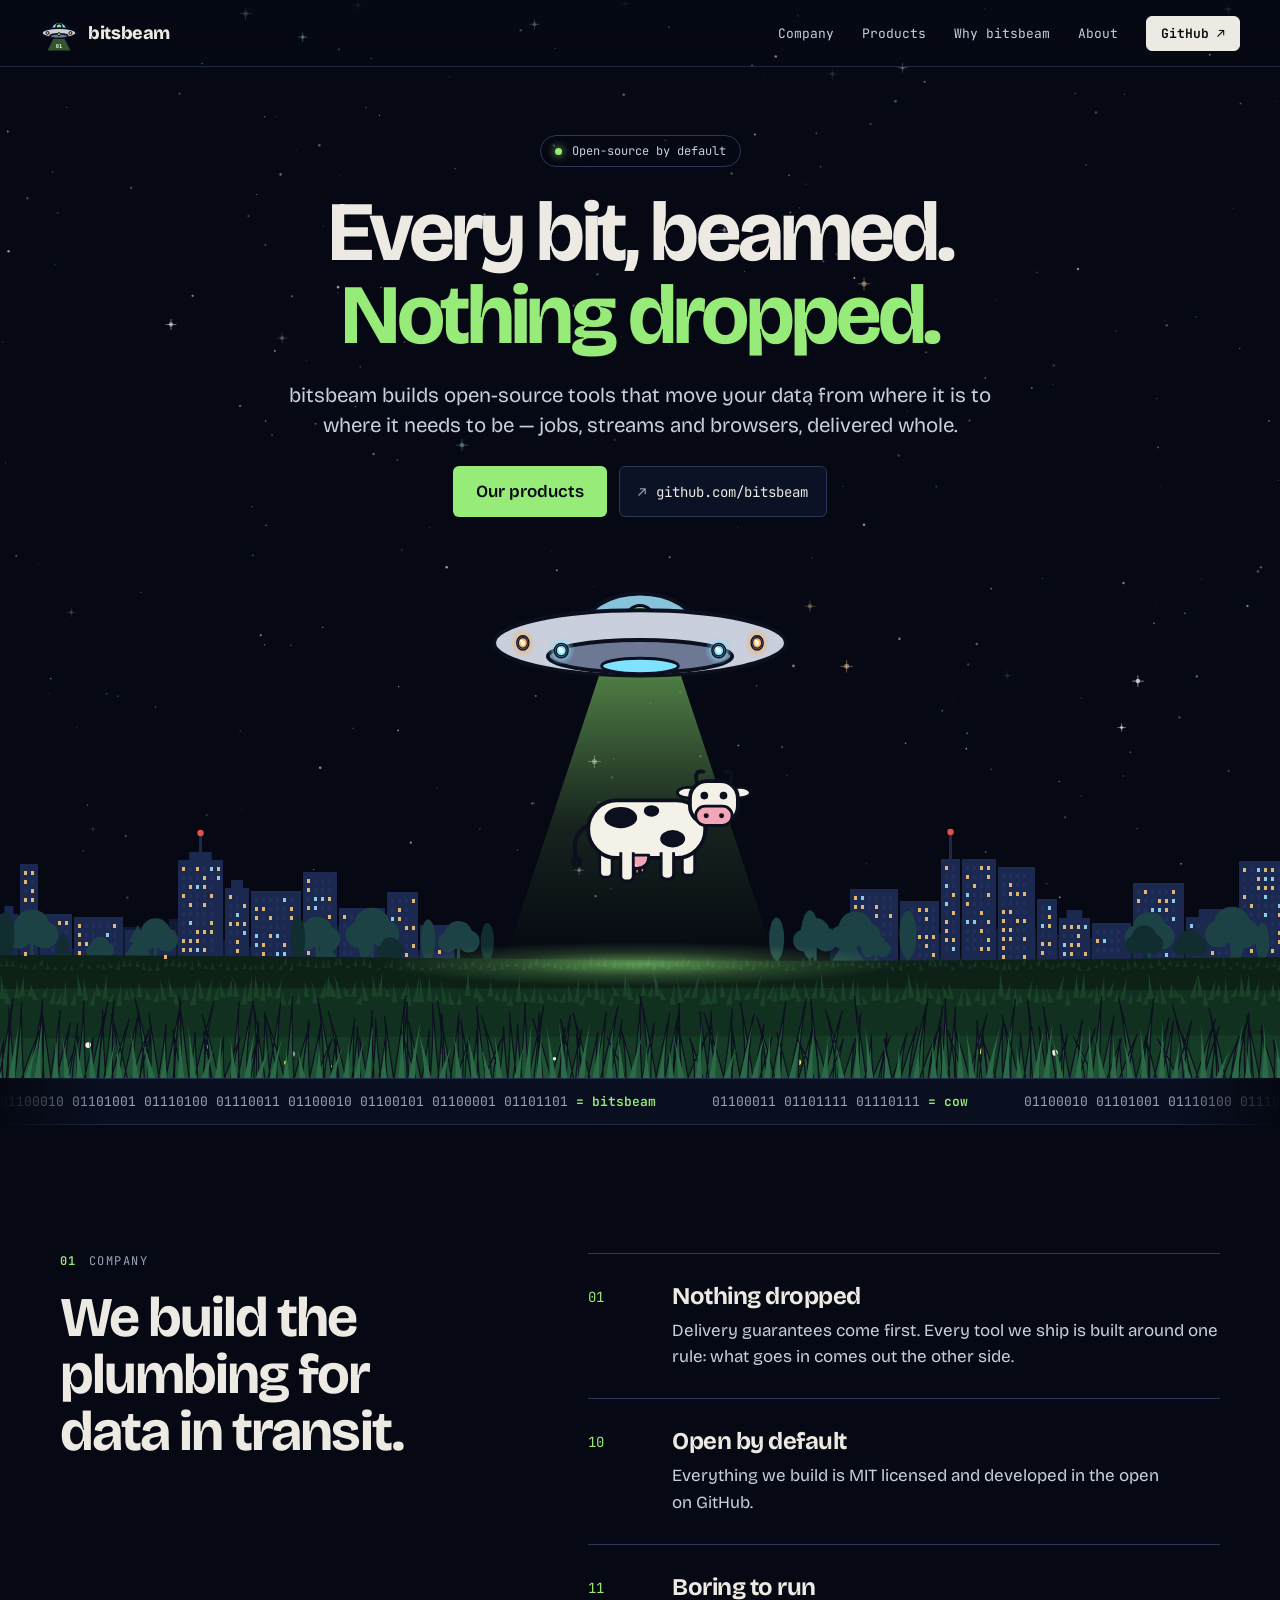
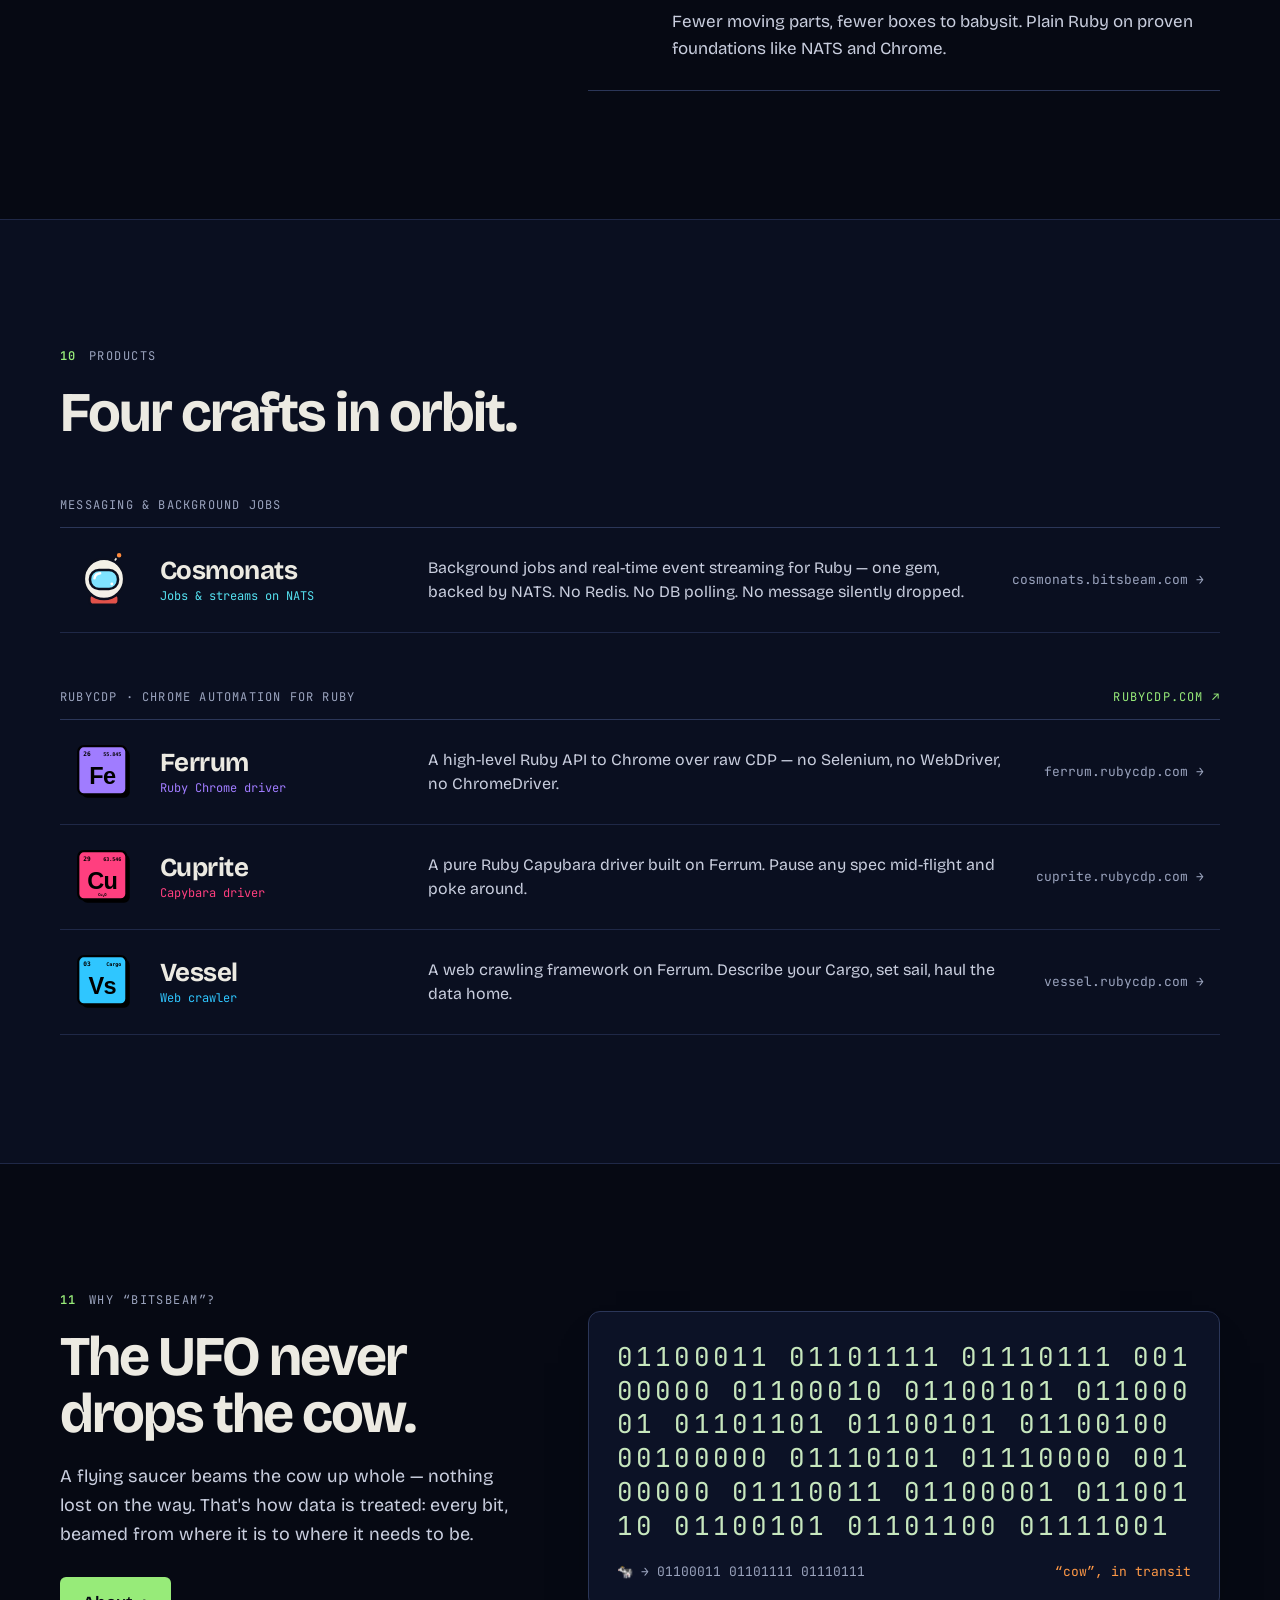
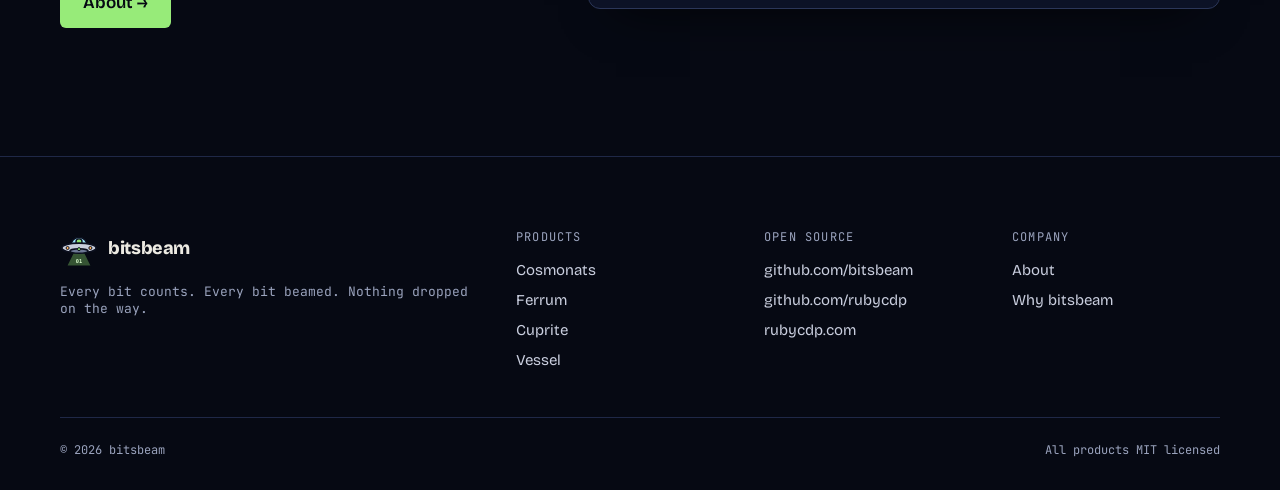
==== commit a520ce17: "feat(ufo-scene): lift the cow through the saucer hatch and shorten the pause between abductions" ====
--- a/index.html
+++ b/index.html
@@ -114,6 +114,10 @@
         </svg>
 
         <svg class="ufo-scene__layer ufo-scene__layer--front" viewBox="0 0 400 480">
+          <defs>
+            <clipPath id="cowHatch"><path class="ufo-scene__hatch-clip" d="M-50 102 L48 102 L48.0 102.0 L53.1 110.7 L58.1 114.2 L63.2 116.8 L68.3 119.0 L73.3 120.8 L78.4 122.4 L83.5 123.8 L88.5 125.1 L93.6 126.3 L98.7 127.3 L103.7 128.3 L108.8 129.2 L113.9 130.0 L118.9 130.8 L124.0 131.4 L129.1 132.1 L134.1 132.6 L139.2 133.2 L144.3 133.6 L149.3 134.1 L154.4 134.4 L159.5 134.8 L164.5 135.1 L169.6 135.3 L174.7 135.5 L179.7 135.7 L184.8 135.8 L189.9 135.9 L194.9 136.0 L200.0 136.0 L205.1 136.0 L210.1 135.9 L215.2 135.8 L220.3 135.7 L225.3 135.5 L230.4 135.3 L235.5 135.1 L240.5 134.8 L245.6 134.4 L250.7 134.1 L255.7 133.6 L260.8 133.2 L265.9 132.6 L270.9 132.1 L276.0 131.4 L281.1 130.8 L286.1 130.0 L291.2 129.2 L296.3 128.3 L301.3 127.3 L306.4 126.3 L311.5 125.1 L316.5 123.8 L321.6 122.4 L326.7 120.8 L331.7 119.0 L336.8 116.8 L341.9 114.2 L346.9 110.7 L352.0 102.0 L452 102 L452 600 L-50 600 Z"/><ellipse class="ufo-scene__hatch-clip" cx="200" cy="126" rx="40" ry="8"/><rect class="ufo-scene__hatch-clip" x="160" y="126" width="80" height="12"/></clipPath>
+          </defs>
+          <g clip-path="url(#cowHatch)"><g class="ufo-scene__lift"><g class="ufo-scene__shrink">
           <g class="ufo-scene__cow">
             <!-- far legs -->
             <rect x="158" y="310" width="13" height="36" rx="5" fill="#f4f1e8" stroke="#0b0f1e" stroke-width="3"/>
@@ -150,6 +154,7 @@
             <circle cx="287" cy="261" r="4" fill="#0b0f1e"/>
             <ellipse class="ufo-scene__mouth" cx="277" cy="288" rx="6" ry="3.5" fill="#0b0f1e"/>
           </g>
+          </g></g></g>
           <!-- "Mooooo!" bubble, shown just before the cow is beamed up (application.js §6) -->
           <g class="ufo-scene__moo">
             <path d="M300 178 H376 Q390 178 390 192 V204 Q390 218 376 218 H312 L294 238 L300 218 Q286 218 286 204 V192 Q286 178 300 178 Z" fill="#f4f1e8" stroke="#0b0f1e" stroke-width="3" stroke-linejoin="round"/>
@@ -159,7 +164,7 @@
       </figure>
         <img class="bb-band" src="assets/img/landscape.svg" alt="" aria-hidden="true">
         <div class="bb-glow" aria-hidden="true"></div>
-        <svg class="bb-lights" viewBox="0 0 2400 240" preserveAspectRatio="xMidYMax slice" aria-hidden="true"><g fill="#ffcf7a" opacity=".85"><rect x="591" y="33" width="3" height="4"/><rect x="584" y="42" width="3" height="4"/><rect x="591" y="51" width="3" height="4"/><rect x="584" y="60" width="3" height="4" class="bb-win" style="animation-duration:15.0s;animation-delay:-11.8s"/><rect x="591" y="60" width="3" height="4"/><rect x="618" y="83" width="3" height="4"/><rect x="638" y="86" width="3" height="4"/><rect x="673" y="86" width="3" height="4"/><rect x="638" y="95" width="3" height="4"/><rect x="645" y="104" width="3" height="4" class="bb-win" style="animation-duration:13.5s;animation-delay:-11.5s"/><rect x="724" y="117" width="3" height="4" class="bb-win" style="animation-duration:18.4s;animation-delay:-19.0s"/><rect x="756" y="29" width="3" height="4"/><rect x="770" y="29" width="3" height="4" fill="#9fe6ff"/><rect x="777" y="29" width="3" height="4"/><rect x="763" y="38" width="3" height="4"/><rect x="777" y="38" width="3" height="4" fill="#9fe6ff"/><rect x="749" y="47" width="3" height="4"/><rect x="770" y="83" width="3" height="4" class="bb-win" style="animation-duration:19.6s;animation-delay:-16.6s"/><rect x="770" y="92" width="3" height="4"/><rect x="742" y="101" width="3" height="4"/><rect x="763" y="110" width="3" height="4" class="bb-win" style="animation-duration:17.3s;animation-delay:-19.0s"/><rect x="803" y="66" width="3" height="4"/><rect x="796" y="75" width="3" height="4" fill="#9fe6ff"/><rect x="789" y="84" width="3" height="4"/><rect x="803" y="84" width="3" height="4"/><rect x="803" y="93" width="3" height="4" fill="#9fe6ff"/><rect x="796" y="102" width="3" height="4"/><rect x="796" y="111" width="3" height="4"/><rect x="843" y="60" width="3" height="4" fill="#9fe6ff"/><rect x="815" y="69" width="3" height="4"/><rect x="822" y="69" width="3" height="4"/><rect x="850" y="69" width="3" height="4"/><rect x="815" y="78" width="3" height="4" class="bb-win" style="animation-duration:12.4s;animation-delay:-16.5s"/><rect x="850" y="78" width="3" height="4" class="bb-win" style="animation-duration:14.8s;animation-delay:-11.0s"/><rect x="829" y="96" width="3" height="4"/><rect x="836" y="96" width="3" height="4" fill="#9fe6ff"/><rect x="815" y="105" width="3" height="4" fill="#9fe6ff" class="bb-win" style="animation-duration:15.0s;animation-delay:-3.5s"/><rect x="822" y="105" width="3" height="4"/><rect x="843" y="105" width="3" height="4"/><rect x="822" y="114" width="3" height="4" class="bb-win" style="animation-duration:19.8s;animation-delay:-19.9s"/><rect x="836" y="114" width="3" height="4" fill="#9fe6ff"/><rect x="843" y="114" width="3" height="4" fill="#9fe6ff"/><rect x="881" y="59" width="3" height="4" fill="#9fe6ff"/><rect x="867" y="113" width="3" height="4"/><rect x="903" y="77" width="3" height="4"/><rect x="972" y="61" width="3" height="4"/><rect x="958" y="70" width="3" height="4"/><rect x="972" y="88" width="3" height="4" class="bb-win" style="animation-duration:18.4s;animation-delay:-17.5s"/><rect x="972" y="106" width="3" height="4"/><rect x="965" y="115" width="3" height="4"/><rect x="998" y="112" width="3" height="4"/><rect x="1414" y="58" width="3" height="4"/><rect x="1421" y="58" width="3" height="4" fill="#9fe6ff"/><rect x="1421" y="67" width="3" height="4"/><rect x="1435" y="67" width="3" height="4"/><rect x="1478" y="97" width="3" height="4"/><rect x="1485" y="97" width="3" height="4"/><rect x="1492" y="115" width="3" height="4"/><rect x="1505" y="28" width="3" height="4"/><rect x="1505" y="46" width="3" height="4" fill="#9fe6ff"/><rect x="1512" y="55" width="3" height="4" class="bb-win" style="animation-duration:16.6s;animation-delay:-7.7s"/><rect x="1505" y="82" width="3" height="4" class="bb-win" style="animation-duration:16.1s;animation-delay:-18.4s"/><rect x="1505" y="100" width="3" height="4"/><rect x="1512" y="100" width="3" height="4" class="bb-win" style="animation-duration:18.7s;animation-delay:-16.7s"/><rect x="1540" y="28" width="3" height="4"/><rect x="1547" y="28" width="3" height="4"/><rect x="1547" y="37" width="3" height="4"/><rect x="1533" y="46" width="3" height="4"/><rect x="1526" y="55" width="3" height="4" fill="#9fe6ff"/><rect x="1547" y="55" width="3" height="4"/><rect x="1526" y="64" width="3" height="4"/><rect x="1540" y="73" width="3" height="4"/><rect x="1526" y="82" width="3" height="4" fill="#9fe6ff"/><rect x="1533" y="82" width="3" height="4" fill="#9fe6ff"/><rect x="1547" y="82" width="3" height="4"/><rect x="1540" y="91" width="3" height="4"/><rect x="1547" y="100" width="3" height="4" class="bb-win" style="animation-duration:18.3s;animation-delay:-15.6s"/><rect x="1569" y="45" width="3" height="4" class="bb-win" style="animation-duration:18.3s;animation-delay:-9.7s"/><rect x="1583" y="54" width="3" height="4"/><rect x="1569" y="72" width="3" height="4" class="bb-win" style="animation-duration:18.8s;animation-delay:-19.5s"/><rect x="1562" y="81" width="3" height="4"/><rect x="1576" y="81" width="3" height="4"/><rect x="1562" y="99" width="3" height="4" class="bb-win" style="animation-duration:14.9s;animation-delay:-9.5s"/><rect x="1583" y="99" width="3" height="4"/><rect x="1562" y="108" width="3" height="4"/><rect x="1562" y="117" width="3" height="4"/><rect x="1608" y="68" width="3" height="4" fill="#9fe6ff" class="bb-win" style="animation-duration:16.5s;animation-delay:-12.1s"/><rect x="1608" y="77" width="3" height="4"/><rect x="1608" y="86" width="3" height="4"/><rect x="1601" y="104" width="3" height="4" class="bb-win" style="animation-duration:15.7s;animation-delay:-19.2s"/><rect x="1601" y="113" width="3" height="4"/><rect x="1623" y="87" width="3" height="4" class="bb-win" style="animation-duration:16.6s;animation-delay:-14.5s"/><rect x="1637" y="87" width="3" height="4"/><rect x="1644" y="87" width="3" height="4" fill="#9fe6ff"/><rect x="1630" y="105" width="3" height="4"/><rect x="1637" y="105" width="3" height="4" class="bb-win" style="animation-duration:19.3s;animation-delay:-13.2s"/><rect x="1623" y="114" width="3" height="4" fill="#9fe6ff" class="bb-win" style="animation-duration:16.4s;animation-delay:-6.9s"/><rect x="1630" y="114" width="3" height="4"/><rect x="1644" y="114" width="3" height="4"/><rect x="1663" y="101" width="3" height="4" fill="#9fe6ff"/><rect x="1732" y="52" width="3" height="4" class="bb-win" style="animation-duration:13.7s;animation-delay:-14.9s"/><rect x="1697" y="61" width="3" height="4"/><rect x="1718" y="61" width="3" height="4" class="bb-win" style="animation-duration:17.7s;animation-delay:-17.0s"/><rect x="1725" y="61" width="3" height="4"/><rect x="1732" y="61" width="3" height="4" fill="#9fe6ff"/><rect x="1732" y="79" width="3" height="4" fill="#9fe6ff"/><rect x="1725" y="115" width="3" height="4" fill="#9fe6ff"/><rect x="1750" y="86" width="3" height="4" fill="#9fe6ff"/><rect x="1803" y="30" width="3" height="4"/><rect x="1824" y="30" width="3" height="4"/><rect x="1831" y="30" width="3" height="4"/><rect x="1817" y="39" width="3" height="4"/><rect x="1824" y="39" width="3" height="4" fill="#9fe6ff" class="bb-win" style="animation-duration:12.1s;animation-delay:-10.1s"/><rect x="1817" y="48" width="3" height="4" class="bb-win" style="animation-duration:16.1s;animation-delay:-11.9s"/><rect x="1831" y="48" width="3" height="4"/><rect x="1824" y="57" width="3" height="4" fill="#9fe6ff"/><rect x="1810" y="66" width="3" height="4"/><rect x="1838" y="66" width="3" height="4" fill="#9fe6ff"/><rect x="1838" y="93" width="3" height="4"/><rect x="1838" y="102" width="3" height="4"/><rect x="1810" y="111" width="3" height="4"/><rect x="1831" y="111" width="3" height="4"/></g><line x1="760.5" y1="22" x2="760.5" y2="-4" stroke="#1b2850" stroke-width="3"/><circle cx="760.5" cy="-5" r="3.2" fill="#e2524a" class="anim-blink"/><line x1="1510.5" y1="21" x2="1510.5" y2="-5" stroke="#1b2850" stroke-width="3"/><circle cx="1510.5" cy="-6" r="3.2" fill="#e2524a" class="anim-blink"/></svg>
+        <svg class="bb-lights" viewBox="0 0 2400 240" preserveAspectRatio="xMidYMax slice" aria-hidden="true"><g fill="#222f5c"><rect x="584" y="33" width="3" height="4"/><rect x="584" y="42" width="3" height="4"/><rect x="584" y="51" width="3" height="4"/><rect x="584" y="60" width="3" height="4"/><rect x="584" y="114" width="3" height="4"/><rect x="591" y="33" width="3" height="4"/><rect x="591" y="42" width="3" height="4"/><rect x="591" y="51" width="3" height="4"/><rect x="591" y="60" width="3" height="4"/><rect x="611" y="110" width="3" height="4"/><rect x="618" y="83" width="3" height="4"/><rect x="625" y="83" width="3" height="4"/><rect x="625" y="92" width="3" height="4"/><rect x="638" y="86" width="3" height="4"/><rect x="638" y="95" width="3" height="4"/><rect x="638" y="104" width="3" height="4"/><rect x="638" y="113" width="3" height="4"/><rect x="645" y="86" width="3" height="4"/><rect x="645" y="95" width="3" height="4"/><rect x="645" y="104" width="3" height="4"/><rect x="652" y="86" width="3" height="4"/><rect x="652" y="95" width="3" height="4"/><rect x="659" y="86" width="3" height="4"/><rect x="666" y="86" width="3" height="4"/><rect x="666" y="95" width="3" height="4"/><rect x="673" y="86" width="3" height="4"/><rect x="673" y="95" width="3" height="4"/><rect x="673" y="104" width="3" height="4"/><rect x="724" y="117" width="3" height="4"/><rect x="742" y="29" width="3" height="4"/><rect x="742" y="38" width="3" height="4"/><rect x="742" y="47" width="3" height="4"/><rect x="742" y="56" width="3" height="4"/><rect x="742" y="65" width="3" height="4"/><rect x="742" y="74" width="3" height="4"/><rect x="742" y="83" width="3" height="4"/><rect x="742" y="92" width="3" height="4"/><rect x="742" y="101" width="3" height="4"/><rect x="742" y="110" width="3" height="4"/><rect x="749" y="29" width="3" height="4"/><rect x="749" y="38" width="3" height="4"/><rect x="749" y="47" width="3" height="4"/><rect x="749" y="56" width="3" height="4"/><rect x="749" y="65" width="3" height="4"/><rect x="749" y="74" width="3" height="4"/><rect x="749" y="83" width="3" height="4"/><rect x="749" y="92" width="3" height="4"/><rect x="749" y="101" width="3" height="4"/><rect x="749" y="110" width="3" height="4"/><rect x="756" y="29" width="3" height="4"/><rect x="756" y="38" width="3" height="4"/><rect x="756" y="47" width="3" height="4"/><rect x="756" y="56" width="3" height="4"/><rect x="756" y="65" width="3" height="4"/><rect x="756" y="74" width="3" height="4"/><rect x="756" y="83" width="3" height="4"/><rect x="756" y="92" width="3" height="4"/><rect x="756" y="101" width="3" height="4"/><rect x="756" y="110" width="3" height="4"/><rect x="763" y="29" width="3" height="4"/><rect x="763" y="38" width="3" height="4"/><rect x="763" y="47" width="3" height="4"/><rect x="763" y="56" width="3" height="4"/><rect x="763" y="65" width="3" height="4"/><rect x="763" y="74" width="3" height="4"/><rect x="763" y="83" width="3" height="4"/><rect x="763" y="92" width="3" height="4"/><rect x="763" y="101" width="3" height="4"/><rect x="763" y="110" width="3" height="4"/><rect x="770" y="29" width="3" height="4"/><rect x="770" y="38" width="3" height="4"/><rect x="770" y="47" width="3" height="4"/><rect x="770" y="56" width="3" height="4"/><rect x="770" y="65" width="3" height="4"/><rect x="770" y="74" width="3" height="4"/><rect x="770" y="83" width="3" height="4"/><rect x="770" y="92" width="3" height="4"/><rect x="770" y="101" width="3" height="4"/><rect x="770" y="110" width="3" height="4"/><rect x="789" y="57" width="3" height="4"/><rect x="789" y="66" width="3" height="4"/><rect x="789" y="75" width="3" height="4"/><rect x="789" y="84" width="3" height="4"/><rect x="789" y="93" width="3" height="4"/><rect x="789" y="102" width="3" height="4"/><rect x="789" y="111" width="3" height="4"/><rect x="796" y="57" width="3" height="4"/><rect x="796" y="66" width="3" height="4"/><rect x="796" y="75" width="3" height="4"/><rect x="796" y="84" width="3" height="4"/><rect x="796" y="93" width="3" height="4"/><rect x="796" y="102" width="3" height="4"/><rect x="796" y="111" width="3" height="4"/><rect x="815" y="60" width="3" height="4"/><rect x="815" y="69" width="3" height="4"/><rect x="815" y="78" width="3" height="4"/><rect x="815" y="87" width="3" height="4"/><rect x="815" y="96" width="3" height="4"/><rect x="815" y="105" width="3" height="4"/><rect x="815" y="114" width="3" height="4"/><rect x="822" y="60" width="3" height="4"/><rect x="822" y="69" width="3" height="4"/><rect x="822" y="78" width="3" height="4"/><rect x="822" y="87" width="3" height="4"/><rect x="822" y="96" width="3" height="4"/><rect x="822" y="105" width="3" height="4"/><rect x="822" y="114" width="3" height="4"/><rect x="829" y="60" width="3" height="4"/><rect x="829" y="69" width="3" height="4"/><rect x="829" y="78" width="3" height="4"/><rect x="829" y="87" width="3" height="4"/><rect x="829" y="96" width="3" height="4"/><rect x="829" y="105" width="3" height="4"/><rect x="829" y="114" width="3" height="4"/><rect x="836" y="60" width="3" height="4"/><rect x="836" y="69" width="3" height="4"/><rect x="836" y="78" width="3" height="4"/><rect x="836" y="87" width="3" height="4"/><rect x="836" y="96" width="3" height="4"/><rect x="836" y="105" width="3" height="4"/><rect x="836" y="114" width="3" height="4"/><rect x="843" y="60" width="3" height="4"/><rect x="843" y="69" width="3" height="4"/><rect x="843" y="78" width="3" height="4"/><rect x="843" y="87" width="3" height="4"/><rect x="843" y="96" width="3" height="4"/><rect x="843" y="105" width="3" height="4"/><rect x="843" y="114" width="3" height="4"/><rect x="850" y="60" width="3" height="4"/><rect x="850" y="69" width="3" height="4"/><rect x="850" y="78" width="3" height="4"/><rect x="867" y="41" width="3" height="4"/><rect x="867" y="50" width="3" height="4"/><rect x="867" y="59" width="3" height="4"/><rect x="867" y="68" width="3" height="4"/><rect x="867" y="113" width="3" height="4"/><rect x="874" y="41" width="3" height="4"/><rect x="874" y="50" width="3" height="4"/><rect x="874" y="59" width="3" height="4"/><rect x="874" y="68" width="3" height="4"/><rect x="881" y="41" width="3" height="4"/><rect x="881" y="50" width="3" height="4"/><rect x="881" y="59" width="3" height="4"/><rect x="881" y="68" width="3" height="4"/><rect x="888" y="41" width="3" height="4"/><rect x="888" y="50" width="3" height="4"/><rect x="888" y="59" width="3" height="4"/><rect x="888" y="68" width="3" height="4"/><rect x="888" y="77" width="3" height="4"/><rect x="903" y="77" width="3" height="4"/><rect x="903" y="86" width="3" height="4"/><rect x="903" y="104" width="3" height="4"/><rect x="903" y="113" width="3" height="4"/><rect x="910" y="77" width="3" height="4"/><rect x="910" y="113" width="3" height="4"/><rect x="951" y="61" width="3" height="4"/><rect x="951" y="70" width="3" height="4"/><rect x="951" y="79" width="3" height="4"/><rect x="958" y="61" width="3" height="4"/><rect x="958" y="70" width="3" height="4"/><rect x="958" y="79" width="3" height="4"/><rect x="965" y="61" width="3" height="4"/><rect x="965" y="70" width="3" height="4"/><rect x="965" y="79" width="3" height="4"/><rect x="965" y="88" width="3" height="4"/><rect x="965" y="97" width="3" height="4"/><rect x="965" y="106" width="3" height="4"/><rect x="965" y="115" width="3" height="4"/><rect x="998" y="112" width="3" height="4"/><rect x="1414" y="58" width="3" height="4"/><rect x="1414" y="67" width="3" height="4"/><rect x="1421" y="58" width="3" height="4"/><rect x="1421" y="67" width="3" height="4"/><rect x="1428" y="58" width="3" height="4"/><rect x="1428" y="67" width="3" height="4"/><rect x="1435" y="58" width="3" height="4"/><rect x="1435" y="67" width="3" height="4"/><rect x="1435" y="76" width="3" height="4"/><rect x="1442" y="58" width="3" height="4"/><rect x="1442" y="67" width="3" height="4"/><rect x="1442" y="76" width="3" height="4"/><rect x="1442" y="85" width="3" height="4"/><rect x="1442" y="94" width="3" height="4"/><rect x="1449" y="58" width="3" height="4"/><rect x="1449" y="67" width="3" height="4"/><rect x="1449" y="76" width="3" height="4"/><rect x="1449" y="85" width="3" height="4"/><rect x="1449" y="94" width="3" height="4"/><rect x="1471" y="70" width="3" height="4"/><rect x="1478" y="70" width="3" height="4"/><rect x="1478" y="79" width="3" height="4"/><rect x="1478" y="88" width="3" height="4"/><rect x="1478" y="97" width="3" height="4"/><rect x="1478" y="106" width="3" height="4"/><rect x="1478" y="115" width="3" height="4"/><rect x="1485" y="70" width="3" height="4"/><rect x="1485" y="79" width="3" height="4"/><rect x="1485" y="88" width="3" height="4"/><rect x="1485" y="97" width="3" height="4"/><rect x="1485" y="106" width="3" height="4"/><rect x="1485" y="115" width="3" height="4"/><rect x="1492" y="70" width="3" height="4"/><rect x="1492" y="79" width="3" height="4"/><rect x="1492" y="88" width="3" height="4"/><rect x="1492" y="97" width="3" height="4"/><rect x="1492" y="106" width="3" height="4"/><rect x="1492" y="115" width="3" height="4"/><rect x="1505" y="28" width="3" height="4"/><rect x="1505" y="37" width="3" height="4"/><rect x="1505" y="46" width="3" height="4"/><rect x="1505" y="55" width="3" height="4"/><rect x="1505" y="64" width="3" height="4"/><rect x="1505" y="73" width="3" height="4"/><rect x="1505" y="82" width="3" height="4"/><rect x="1505" y="91" width="3" height="4"/><rect x="1505" y="100" width="3" height="4"/><rect x="1505" y="109" width="3" height="4"/><rect x="1512" y="28" width="3" height="4"/><rect x="1512" y="37" width="3" height="4"/><rect x="1512" y="46" width="3" height="4"/><rect x="1512" y="55" width="3" height="4"/><rect x="1512" y="64" width="3" height="4"/><rect x="1512" y="73" width="3" height="4"/><rect x="1512" y="82" width="3" height="4"/><rect x="1512" y="91" width="3" height="4"/><rect x="1512" y="100" width="3" height="4"/><rect x="1512" y="109" width="3" height="4"/><rect x="1526" y="28" width="3" height="4"/><rect x="1526" y="37" width="3" height="4"/><rect x="1526" y="46" width="3" height="4"/><rect x="1526" y="55" width="3" height="4"/><rect x="1526" y="64" width="3" height="4"/><rect x="1526" y="73" width="3" height="4"/><rect x="1526" y="82" width="3" height="4"/><rect x="1526" y="91" width="3" height="4"/><rect x="1526" y="100" width="3" height="4"/><rect x="1526" y="109" width="3" height="4"/><rect x="1533" y="28" width="3" height="4"/><rect x="1533" y="37" width="3" height="4"/><rect x="1533" y="46" width="3" height="4"/><rect x="1533" y="55" width="3" height="4"/><rect x="1533" y="64" width="3" height="4"/><rect x="1533" y="73" width="3" height="4"/><rect x="1533" y="82" width="3" height="4"/><rect x="1533" y="91" width="3" height="4"/><rect x="1533" y="100" width="3" height="4"/><rect x="1533" y="109" width="3" height="4"/><rect x="1540" y="28" width="3" height="4"/><rect x="1540" y="37" width="3" height="4"/><rect x="1540" y="46" width="3" height="4"/><rect x="1540" y="55" width="3" height="4"/><rect x="1540" y="64" width="3" height="4"/><rect x="1540" y="73" width="3" height="4"/><rect x="1540" y="82" width="3" height="4"/><rect x="1540" y="91" width="3" height="4"/><rect x="1540" y="100" width="3" height="4"/><rect x="1540" y="109" width="3" height="4"/><rect x="1547" y="28" width="3" height="4"/><rect x="1547" y="37" width="3" height="4"/><rect x="1547" y="46" width="3" height="4"/><rect x="1547" y="55" width="3" height="4"/><rect x="1547" y="64" width="3" height="4"/><rect x="1547" y="73" width="3" height="4"/><rect x="1547" y="82" width="3" height="4"/><rect x="1547" y="91" width="3" height="4"/><rect x="1547" y="100" width="3" height="4"/><rect x="1547" y="109" width="3" height="4"/><rect x="1562" y="36" width="3" height="4"/><rect x="1562" y="45" width="3" height="4"/><rect x="1562" y="54" width="3" height="4"/><rect x="1562" y="63" width="3" height="4"/><rect x="1562" y="72" width="3" height="4"/><rect x="1562" y="81" width="3" height="4"/><rect x="1562" y="90" width="3" height="4"/><rect x="1562" y="99" width="3" height="4"/><rect x="1562" y="108" width="3" height="4"/><rect x="1562" y="117" width="3" height="4"/><rect x="1569" y="36" width="3" height="4"/><rect x="1569" y="45" width="3" height="4"/><rect x="1569" y="54" width="3" height="4"/><rect x="1569" y="63" width="3" height="4"/><rect x="1569" y="72" width="3" height="4"/><rect x="1569" y="81" width="3" height="4"/><rect x="1569" y="90" width="3" height="4"/><rect x="1569" y="99" width="3" height="4"/><rect x="1569" y="108" width="3" height="4"/><rect x="1569" y="117" width="3" height="4"/><rect x="1576" y="36" width="3" height="4"/><rect x="1576" y="45" width="3" height="4"/><rect x="1576" y="54" width="3" height="4"/><rect x="1576" y="63" width="3" height="4"/><rect x="1576" y="72" width="3" height="4"/><rect x="1576" y="81" width="3" height="4"/><rect x="1576" y="90" width="3" height="4"/><rect x="1576" y="99" width="3" height="4"/><rect x="1576" y="108" width="3" height="4"/><rect x="1576" y="117" width="3" height="4"/><rect x="1583" y="36" width="3" height="4"/><rect x="1583" y="45" width="3" height="4"/><rect x="1583" y="54" width="3" height="4"/><rect x="1583" y="63" width="3" height="4"/><rect x="1583" y="72" width="3" height="4"/><rect x="1583" y="81" width="3" height="4"/><rect x="1583" y="90" width="3" height="4"/><rect x="1583" y="99" width="3" height="4"/><rect x="1583" y="108" width="3" height="4"/><rect x="1583" y="117" width="3" height="4"/><rect x="1601" y="68" width="3" height="4"/><rect x="1601" y="77" width="3" height="4"/><rect x="1601" y="86" width="3" height="4"/><rect x="1601" y="95" width="3" height="4"/><rect x="1601" y="104" width="3" height="4"/><rect x="1601" y="113" width="3" height="4"/><rect x="1608" y="68" width="3" height="4"/><rect x="1608" y="77" width="3" height="4"/><rect x="1608" y="86" width="3" height="4"/><rect x="1608" y="95" width="3" height="4"/><rect x="1608" y="104" width="3" height="4"/><rect x="1608" y="113" width="3" height="4"/><rect x="1623" y="87" width="3" height="4"/><rect x="1623" y="96" width="3" height="4"/><rect x="1623" y="105" width="3" height="4"/><rect x="1623" y="114" width="3" height="4"/><rect x="1630" y="87" width="3" height="4"/><rect x="1630" y="96" width="3" height="4"/><rect x="1630" y="105" width="3" height="4"/><rect x="1630" y="114" width="3" height="4"/><rect x="1637" y="87" width="3" height="4"/><rect x="1637" y="96" width="3" height="4"/><rect x="1637" y="105" width="3" height="4"/><rect x="1637" y="114" width="3" height="4"/><rect x="1656" y="92" width="3" height="4"/><rect x="1656" y="101" width="3" height="4"/><rect x="1656" y="110" width="3" height="4"/><rect x="1663" y="92" width="3" height="4"/><rect x="1663" y="101" width="3" height="4"/><rect x="1663" y="110" width="3" height="4"/><rect x="1670" y="92" width="3" height="4"/><rect x="1670" y="101" width="3" height="4"/><rect x="1670" y="110" width="3" height="4"/><rect x="1677" y="92" width="3" height="4"/><rect x="1677" y="101" width="3" height="4"/><rect x="1677" y="110" width="3" height="4"/><rect x="1697" y="52" width="3" height="4"/><rect x="1697" y="61" width="3" height="4"/><rect x="1697" y="70" width="3" height="4"/><rect x="1704" y="52" width="3" height="4"/><rect x="1704" y="61" width="3" height="4"/><rect x="1704" y="70" width="3" height="4"/><rect x="1711" y="52" width="3" height="4"/><rect x="1711" y="61" width="3" height="4"/><rect x="1711" y="70" width="3" height="4"/><rect x="1718" y="52" width="3" height="4"/><rect x="1718" y="61" width="3" height="4"/><rect x="1718" y="70" width="3" height="4"/><rect x="1718" y="115" width="3" height="4"/><rect x="1725" y="52" width="3" height="4"/><rect x="1725" y="61" width="3" height="4"/><rect x="1725" y="70" width="3" height="4"/><rect x="1725" y="79" width="3" height="4"/><rect x="1725" y="115" width="3" height="4"/><rect x="1732" y="52" width="3" height="4"/><rect x="1732" y="61" width="3" height="4"/><rect x="1732" y="70" width="3" height="4"/><rect x="1732" y="79" width="3" height="4"/><rect x="1732" y="115" width="3" height="4"/><rect x="1750" y="86" width="3" height="4"/><rect x="1757" y="86" width="3" height="4"/><rect x="1771" y="113" width="3" height="4"/><rect x="1778" y="113" width="3" height="4"/><rect x="1785" y="113" width="3" height="4"/><rect x="1803" y="30" width="3" height="4"/><rect x="1803" y="39" width="3" height="4"/><rect x="1803" y="48" width="3" height="4"/><rect x="1803" y="57" width="3" height="4"/><rect x="1803" y="66" width="3" height="4"/><rect x="1810" y="30" width="3" height="4"/><rect x="1810" y="39" width="3" height="4"/><rect x="1810" y="48" width="3" height="4"/><rect x="1810" y="57" width="3" height="4"/><rect x="1810" y="66" width="3" height="4"/><rect x="1810" y="75" width="3" height="4"/><rect x="1810" y="111" width="3" height="4"/><rect x="1817" y="30" width="3" height="4"/><rect x="1817" y="39" width="3" height="4"/><rect x="1817" y="48" width="3" height="4"/><rect x="1817" y="57" width="3" height="4"/><rect x="1817" y="66" width="3" height="4"/><rect x="1817" y="75" width="3" height="4"/><rect x="1824" y="30" width="3" height="4"/><rect x="1824" y="39" width="3" height="4"/><rect x="1824" y="48" width="3" height="4"/><rect x="1824" y="57" width="3" height="4"/><rect x="1824" y="66" width="3" height="4"/><rect x="1824" y="75" width="3" height="4"/><rect x="1831" y="30" width="3" height="4"/><rect x="1831" y="39" width="3" height="4"/><rect x="1831" y="48" width="3" height="4"/><rect x="1831" y="57" width="3" height="4"/><rect x="1831" y="66" width="3" height="4"/><rect x="1831" y="75" width="3" height="4"/><rect x="1831" y="84" width="3" height="4"/><rect x="1831" y="93" width="3" height="4"/><rect x="1831" y="102" width="3" height="4"/><rect x="1831" y="111" width="3" height="4"/><rect x="1838" y="30" width="3" height="4"/><rect x="1838" y="39" width="3" height="4"/><rect x="1838" y="48" width="3" height="4"/><rect x="1838" y="57" width="3" height="4"/><rect x="1838" y="66" width="3" height="4"/><rect x="1838" y="75" width="3" height="4"/><rect x="1838" y="84" width="3" height="4"/><rect x="1838" y="93" width="3" height="4"/><rect x="1838" y="102" width="3" height="4"/><rect x="1644" y="87" width="3" height="4"/><rect x="1644" y="114" width="3" height="4"/><rect x="972" y="61" width="3" height="4"/><rect x="803" y="66" width="3" height="4"/><rect x="972" y="88" width="3" height="4"/><rect x="777" y="29" width="3" height="4"/><rect x="777" y="38" width="3" height="4"/><rect x="803" y="84" width="3" height="4"/><rect x="972" y="106" width="3" height="4"/><rect x="803" y="93" width="3" height="4"/></g><g fill="#ffcf7a" opacity=".85"><rect x="591" y="33" width="3" height="4"/><rect x="584" y="42" width="3" height="4"/><rect x="591" y="51" width="3" height="4"/><rect x="584" y="60" width="3" height="4" class="bb-win" style="animation-duration:15.0s;animation-delay:-11.8s"/><rect x="591" y="60" width="3" height="4"/><rect x="618" y="83" width="3" height="4"/><rect x="638" y="86" width="3" height="4"/><rect x="673" y="86" width="3" height="4"/><rect x="638" y="95" width="3" height="4"/><rect x="645" y="104" width="3" height="4" class="bb-win" style="animation-duration:13.5s;animation-delay:-11.5s"/><rect x="724" y="117" width="3" height="4" class="bb-win" style="animation-duration:18.4s;animation-delay:-19.0s"/><rect x="756" y="29" width="3" height="4"/><rect x="770" y="29" width="3" height="4" fill="#9fe6ff"/><rect x="777" y="29" width="3" height="4"/><rect x="763" y="38" width="3" height="4"/><rect x="777" y="38" width="3" height="4" fill="#9fe6ff"/><rect x="749" y="47" width="3" height="4"/><rect x="770" y="83" width="3" height="4" class="bb-win" style="animation-duration:19.6s;animation-delay:-16.6s"/><rect x="770" y="92" width="3" height="4"/><rect x="742" y="101" width="3" height="4"/><rect x="763" y="110" width="3" height="4" class="bb-win" style="animation-duration:17.3s;animation-delay:-19.0s"/><rect x="803" y="66" width="3" height="4"/><rect x="796" y="75" width="3" height="4" fill="#9fe6ff"/><rect x="789" y="84" width="3" height="4"/><rect x="803" y="84" width="3" height="4"/><rect x="803" y="93" width="3" height="4" fill="#9fe6ff"/><rect x="796" y="102" width="3" height="4"/><rect x="796" y="111" width="3" height="4"/><rect x="843" y="60" width="3" height="4" fill="#9fe6ff"/><rect x="815" y="69" width="3" height="4"/><rect x="822" y="69" width="3" height="4"/><rect x="850" y="69" width="3" height="4"/><rect x="815" y="78" width="3" height="4" class="bb-win" style="animation-duration:12.4s;animation-delay:-16.5s"/><rect x="850" y="78" width="3" height="4" class="bb-win" style="animation-duration:14.8s;animation-delay:-11.0s"/><rect x="829" y="96" width="3" height="4"/><rect x="836" y="96" width="3" height="4" fill="#9fe6ff"/><rect x="815" y="105" width="3" height="4" fill="#9fe6ff" class="bb-win" style="animation-duration:15.0s;animation-delay:-3.5s"/><rect x="822" y="105" width="3" height="4"/><rect x="843" y="105" width="3" height="4"/><rect x="822" y="114" width="3" height="4" class="bb-win" style="animation-duration:19.8s;animation-delay:-19.9s"/><rect x="836" y="114" width="3" height="4" fill="#9fe6ff"/><rect x="843" y="114" width="3" height="4" fill="#9fe6ff"/><rect x="881" y="59" width="3" height="4" fill="#9fe6ff"/><rect x="867" y="113" width="3" height="4"/><rect x="903" y="77" width="3" height="4"/><rect x="972" y="61" width="3" height="4"/><rect x="958" y="70" width="3" height="4"/><rect x="972" y="88" width="3" height="4" class="bb-win" style="animation-duration:18.4s;animation-delay:-17.5s"/><rect x="972" y="106" width="3" height="4"/><rect x="965" y="115" width="3" height="4"/><rect x="998" y="112" width="3" height="4"/><rect x="1414" y="58" width="3" height="4"/><rect x="1421" y="58" width="3" height="4" fill="#9fe6ff"/><rect x="1421" y="67" width="3" height="4"/><rect x="1435" y="67" width="3" height="4"/><rect x="1478" y="97" width="3" height="4"/><rect x="1485" y="97" width="3" height="4"/><rect x="1492" y="115" width="3" height="4"/><rect x="1505" y="28" width="3" height="4"/><rect x="1505" y="46" width="3" height="4" fill="#9fe6ff"/><rect x="1512" y="55" width="3" height="4" class="bb-win" style="animation-duration:16.6s;animation-delay:-7.7s"/><rect x="1505" y="82" width="3" height="4" class="bb-win" style="animation-duration:16.1s;animation-delay:-18.4s"/><rect x="1505" y="100" width="3" height="4"/><rect x="1512" y="100" width="3" height="4" class="bb-win" style="animation-duration:18.7s;animation-delay:-16.7s"/><rect x="1540" y="28" width="3" height="4"/><rect x="1547" y="28" width="3" height="4"/><rect x="1547" y="37" width="3" height="4"/><rect x="1533" y="46" width="3" height="4"/><rect x="1526" y="55" width="3" height="4" fill="#9fe6ff"/><rect x="1547" y="55" width="3" height="4"/><rect x="1526" y="64" width="3" height="4"/><rect x="1540" y="73" width="3" height="4"/><rect x="1526" y="82" width="3" height="4" fill="#9fe6ff"/><rect x="1533" y="82" width="3" height="4" fill="#9fe6ff"/><rect x="1547" y="82" width="3" height="4"/><rect x="1540" y="91" width="3" height="4"/><rect x="1547" y="100" width="3" height="4" class="bb-win" style="animation-duration:18.3s;animation-delay:-15.6s"/><rect x="1569" y="45" width="3" height="4" class="bb-win" style="animation-duration:18.3s;animation-delay:-9.7s"/><rect x="1583" y="54" width="3" height="4"/><rect x="1569" y="72" width="3" height="4" class="bb-win" style="animation-duration:18.8s;animation-delay:-19.5s"/><rect x="1562" y="81" width="3" height="4"/><rect x="1576" y="81" width="3" height="4"/><rect x="1562" y="99" width="3" height="4" class="bb-win" style="animation-duration:14.9s;animation-delay:-9.5s"/><rect x="1583" y="99" width="3" height="4"/><rect x="1562" y="108" width="3" height="4"/><rect x="1562" y="117" width="3" height="4"/><rect x="1608" y="68" width="3" height="4" fill="#9fe6ff" class="bb-win" style="animation-duration:16.5s;animation-delay:-12.1s"/><rect x="1608" y="77" width="3" height="4"/><rect x="1608" y="86" width="3" height="4"/><rect x="1601" y="104" width="3" height="4" class="bb-win" style="animation-duration:15.7s;animation-delay:-19.2s"/><rect x="1601" y="113" width="3" height="4"/><rect x="1623" y="87" width="3" height="4" class="bb-win" style="animation-duration:16.6s;animation-delay:-14.5s"/><rect x="1637" y="87" width="3" height="4"/><rect x="1644" y="87" width="3" height="4" fill="#9fe6ff"/><rect x="1630" y="105" width="3" height="4"/><rect x="1637" y="105" width="3" height="4" class="bb-win" style="animation-duration:19.3s;animation-delay:-13.2s"/><rect x="1623" y="114" width="3" height="4" fill="#9fe6ff" class="bb-win" style="animation-duration:16.4s;animation-delay:-6.9s"/><rect x="1630" y="114" width="3" height="4"/><rect x="1644" y="114" width="3" height="4"/><rect x="1663" y="101" width="3" height="4" fill="#9fe6ff"/><rect x="1732" y="52" width="3" height="4" class="bb-win" style="animation-duration:13.7s;animation-delay:-14.9s"/><rect x="1697" y="61" width="3" height="4"/><rect x="1718" y="61" width="3" height="4" class="bb-win" style="animation-duration:17.7s;animation-delay:-17.0s"/><rect x="1725" y="61" width="3" height="4"/><rect x="1732" y="61" width="3" height="4" fill="#9fe6ff"/><rect x="1732" y="79" width="3" height="4" fill="#9fe6ff"/><rect x="1725" y="115" width="3" height="4" fill="#9fe6ff"/><rect x="1750" y="86" width="3" height="4" fill="#9fe6ff"/><rect x="1803" y="30" width="3" height="4"/><rect x="1824" y="30" width="3" height="4"/><rect x="1831" y="30" width="3" height="4"/><rect x="1817" y="39" width="3" height="4"/><rect x="1824" y="39" width="3" height="4" fill="#9fe6ff" class="bb-win" style="animation-duration:12.1s;animation-delay:-10.1s"/><rect x="1817" y="48" width="3" height="4" class="bb-win" style="animation-duration:16.1s;animation-delay:-11.9s"/><rect x="1831" y="48" width="3" height="4"/><rect x="1824" y="57" width="3" height="4" fill="#9fe6ff"/><rect x="1810" y="66" width="3" height="4"/><rect x="1838" y="66" width="3" height="4" fill="#9fe6ff"/><rect x="1838" y="93" width="3" height="4"/><rect x="1838" y="102" width="3" height="4"/><rect x="1810" y="111" width="3" height="4"/><rect x="1831" y="111" width="3" height="4"/><rect x="1601" y="86" width="3" height="4" fill="#9fe6ff" class="bb-win bb-win--late" style="animation-duration:18.4s;animation-delay:-3.3s"/><rect x="1824" y="48" width="3" height="4" class="bb-win bb-win--late" style="animation-duration:15.6s;animation-delay:-3.0s"/><rect x="1630" y="87" width="3" height="4" class="bb-win bb-win--late" style="animation-duration:13.0s;animation-delay:-8.4s"/><rect x="1711" y="70" width="3" height="4" fill="#9fe6ff" class="bb-win bb-win--late" style="animation-duration:15.4s;animation-delay:-3.3s"/><rect x="1838" y="75" width="3" height="4" class="bb-win bb-win--late" style="animation-duration:19.8s;animation-delay:-15.9s"/><rect x="867" y="68" width="3" height="4" class="bb-win bb-win--late" style="animation-duration:19.1s;animation-delay:-4.0s"/><rect x="867" y="41" width="3" height="4" class="bb-win bb-win--late" style="animation-duration:18.8s;animation-delay:-12.1s"/><rect x="1718" y="70" width="3" height="4" fill="#9fe6ff" class="bb-win bb-win--late" style="animation-duration:19.9s;animation-delay:-4.2s"/><rect x="1656" y="101" width="3" height="4" class="bb-win bb-win--late" style="animation-duration:18.2s;animation-delay:-6.0s"/><rect x="867" y="50" width="3" height="4" class="bb-win bb-win--late" style="animation-duration:12.6s;animation-delay:-1.1s"/><rect x="763" y="65" width="3" height="4" class="bb-win bb-win--late" style="animation-duration:13.9s;animation-delay:-8.4s"/><rect x="1583" y="117" width="3" height="4" class="bb-win bb-win--late" style="animation-duration:15.6s;animation-delay:-15.0s"/><rect x="1492" y="97" width="3" height="4" class="bb-win bb-win--late" style="animation-duration:16.6s;animation-delay:-14.4s"/><rect x="815" y="96" width="3" height="4" fill="#9fe6ff" class="bb-win bb-win--late" style="animation-duration:13.2s;animation-delay:-12.0s"/><rect x="763" y="47" width="3" height="4" class="bb-win bb-win--late" style="animation-duration:14.0s;animation-delay:-2.7s"/><rect x="1803" y="57" width="3" height="4" class="bb-win bb-win--late" style="animation-duration:19.5s;animation-delay:-3.8s"/><rect x="742" y="56" width="3" height="4" class="bb-win bb-win--late" style="animation-duration:19.1s;animation-delay:-11.5s"/><rect x="1562" y="72" width="3" height="4" class="bb-win bb-win--late" style="animation-duration:12.8s;animation-delay:-0.5s"/><rect x="829" y="78" width="3" height="4" class="bb-win bb-win--late" style="animation-duration:13.9s;animation-delay:-9.8s"/><rect x="638" y="104" width="3" height="4" class="bb-win bb-win--late" style="animation-duration:18.6s;animation-delay:-11.1s"/><rect x="1771" y="113" width="3" height="4" class="bb-win bb-win--late" style="animation-duration:13.4s;animation-delay:-9.7s"/><rect x="749" y="83" width="3" height="4" fill="#9fe6ff" class="bb-win bb-win--late" style="animation-duration:13.8s;animation-delay:-7.7s"/><rect x="749" y="65" width="3" height="4" class="bb-win bb-win--late" style="animation-duration:16.9s;animation-delay:-4.7s"/><rect x="742" y="29" width="3" height="4" class="bb-win bb-win--late" style="animation-duration:13.6s;animation-delay:-0.2s"/><rect x="965" y="88" width="3" height="4" class="bb-win bb-win--late" style="animation-duration:15.6s;animation-delay:-0.9s"/><rect x="666" y="95" width="3" height="4" fill="#9fe6ff" class="bb-win bb-win--late" style="animation-duration:15.0s;animation-delay:-8.6s"/><rect x="1623" y="105" width="3" height="4" fill="#9fe6ff" class="bb-win bb-win--late" style="animation-duration:14.9s;animation-delay:-13.3s"/><rect x="1512" y="73" width="3" height="4" class="bb-win bb-win--late" style="animation-duration:17.3s;animation-delay:-11.9s"/><rect x="1583" y="81" width="3" height="4" class="bb-win bb-win--late" style="animation-duration:13.1s;animation-delay:-0.5s"/><rect x="874" y="59" width="3" height="4" fill="#9fe6ff" class="bb-win bb-win--late" style="animation-duration:19.3s;animation-delay:-13.5s"/><rect x="1725" y="70" width="3" height="4" class="bb-win bb-win--late" style="animation-duration:12.2s;animation-delay:-7.7s"/><rect x="958" y="79" width="3" height="4" class="bb-win bb-win--late" style="animation-duration:17.8s;animation-delay:-5.7s"/><rect x="1485" y="106" width="3" height="4" class="bb-win bb-win--late" style="animation-duration:12.6s;animation-delay:-6.9s"/><rect x="1704" y="52" width="3" height="4" class="bb-win bb-win--late" style="animation-duration:19.2s;animation-delay:-14.2s"/><rect x="584" y="114" width="3" height="4" class="bb-win bb-win--late" style="animation-duration:18.3s;animation-delay:-16.8s"/><rect x="756" y="101" width="3" height="4" class="bb-win bb-win--late" style="animation-duration:17.5s;animation-delay:-15.7s"/><rect x="1608" y="104" width="3" height="4" class="bb-win bb-win--late" style="animation-duration:15.3s;animation-delay:-12.1s"/><rect x="1478" y="70" width="3" height="4" class="bb-win bb-win--late" style="animation-duration:16.6s;animation-delay:-10.4s"/><rect x="1569" y="90" width="3" height="4" class="bb-win bb-win--late" style="animation-duration:16.7s;animation-delay:-10.1s"/><rect x="1817" y="30" width="3" height="4" fill="#9fe6ff" class="bb-win bb-win--late" style="animation-duration:17.1s;animation-delay:-17.0s"/><rect x="756" y="92" width="3" height="4" class="bb-win bb-win--late" style="animation-duration:17.8s;animation-delay:-6.9s"/><rect x="1435" y="76" width="3" height="4" class="bb-win bb-win--late" style="animation-duration:16.6s;animation-delay:-7.3s"/><rect x="1505" y="91" width="3" height="4" class="bb-win bb-win--late" style="animation-duration:12.7s;animation-delay:-9.5s"/><rect x="951" y="79" width="3" height="4" fill="#9fe6ff" class="bb-win bb-win--late" style="animation-duration:16.8s;animation-delay:-8.1s"/><rect x="1485" y="70" width="3" height="4" class="bb-win bb-win--late" style="animation-duration:17.6s;animation-delay:-8.7s"/><rect x="749" y="110" width="3" height="4" class="bb-win bb-win--late" style="animation-duration:19.4s;animation-delay:-5.0s"/><rect x="1824" y="75" width="3" height="4" fill="#9fe6ff" class="bb-win bb-win--late" style="animation-duration:14.4s;animation-delay:-9.8s"/><rect x="770" y="56" width="3" height="4" class="bb-win bb-win--late" style="animation-duration:13.4s;animation-delay:-12.1s"/><rect x="1569" y="54" width="3" height="4" class="bb-win bb-win--late" style="animation-duration:15.5s;animation-delay:-13.9s"/><rect x="1485" y="79" width="3" height="4" class="bb-win bb-win--late" style="animation-duration:17.3s;animation-delay:-3.4s"/><rect x="1547" y="109" width="3" height="4" class="bb-win bb-win--late" style="animation-duration:18.4s;animation-delay:-16.9s"/><rect x="749" y="101" width="3" height="4" class="bb-win bb-win--late" style="animation-duration:15.1s;animation-delay:-8.8s"/><rect x="638" y="113" width="3" height="4" class="bb-win bb-win--late" style="animation-duration:13.1s;animation-delay:-6.5s"/><rect x="584" y="33" width="3" height="4" class="bb-win bb-win--late" style="animation-duration:18.8s;animation-delay:-13.4s"/><rect x="888" y="77" width="3" height="4" class="bb-win bb-win--late" style="animation-duration:14.2s;animation-delay:-2.4s"/><rect x="888" y="59" width="3" height="4" class="bb-win bb-win--late" style="animation-duration:14.2s;animation-delay:-3.0s"/><rect x="742" y="110" width="3" height="4" class="bb-win bb-win--late" style="animation-duration:17.0s;animation-delay:-8.4s"/><rect x="1637" y="96" width="3" height="4" class="bb-win bb-win--late" style="animation-duration:18.7s;animation-delay:-18.4s"/><rect x="1540" y="109" width="3" height="4" class="bb-win bb-win--late" style="animation-duration:12.6s;animation-delay:-0.4s"/><rect x="1562" y="90" width="3" height="4" class="bb-win bb-win--late" style="animation-duration:12.3s;animation-delay:-8.7s"/><rect x="1576" y="54" width="3" height="4" class="bb-win bb-win--late" style="animation-duration:14.5s;animation-delay:-11.5s"/><rect x="756" y="47" width="3" height="4" fill="#9fe6ff" class="bb-win bb-win--late" style="animation-duration:13.1s;animation-delay:-6.0s"/><rect x="1831" y="39" width="3" height="4" fill="#9fe6ff" class="bb-win bb-win--late" style="animation-duration:18.6s;animation-delay:-4.4s"/><rect x="874" y="68" width="3" height="4" fill="#9fe6ff" class="bb-win bb-win--late" style="animation-duration:12.4s;animation-delay:-7.8s"/><rect x="1449" y="76" width="3" height="4" class="bb-win bb-win--late" style="animation-duration:17.0s;animation-delay:-11.2s"/><rect x="1526" y="37" width="3" height="4" class="bb-win bb-win--late" style="animation-duration:19.7s;animation-delay:-13.5s"/><rect x="756" y="110" width="3" height="4" fill="#9fe6ff" class="bb-win bb-win--late" style="animation-duration:15.8s;animation-delay:-2.8s"/><rect x="1505" y="64" width="3" height="4" fill="#9fe6ff" class="bb-win bb-win--late" style="animation-duration:15.8s;animation-delay:-11.3s"/><rect x="1512" y="109" width="3" height="4" fill="#9fe6ff" class="bb-win bb-win--late" style="animation-duration:14.2s;animation-delay:-4.9s"/><rect x="1569" y="99" width="3" height="4" class="bb-win bb-win--late" style="animation-duration:16.2s;animation-delay:-9.9s"/><rect x="789" y="57" width="3" height="4" class="bb-win bb-win--late" style="animation-duration:15.1s;animation-delay:-12.0s"/><rect x="796" y="84" width="3" height="4" class="bb-win bb-win--late" style="animation-duration:12.7s;animation-delay:-11.8s"/><rect x="1414" y="67" width="3" height="4" class="bb-win bb-win--late" style="animation-duration:13.0s;animation-delay:-5.9s"/><rect x="763" y="92" width="3" height="4" class="bb-win bb-win--late" style="animation-duration:19.3s;animation-delay:-7.3s"/><rect x="625" y="83" width="3" height="4" class="bb-win bb-win--late" style="animation-duration:19.0s;animation-delay:-15.2s"/></g><line x1="760.5" y1="22" x2="760.5" y2="-4" stroke="#1b2850" stroke-width="3"/><circle cx="760.5" cy="-5" r="3.2" fill="#e2524a" class="anim-blink"/><line x1="1510.5" y1="21" x2="1510.5" y2="-5" stroke="#1b2850" stroke-width="3"/><circle cx="1510.5" cy="-6" r="3.2" fill="#e2524a" class="anim-blink"/></svg>
       </div>
     </section>
 
--- a/assets/application.css
+++ b/assets/application.css
@@ -1089,10 +1089,10 @@
 
 /* bitsbeam: abduction sequence (driven by application.js §6) ------------- */
 /* Percentages are of the 400×480 scene: cow centre ≈ 55% 62%, saucer belly ≈ 50% 26%. */
-.ufo-scene[data-abduct] .ufo-scene__layer--front {
-  transform-origin: 55% 62%;
-  transition: transform 2.6s cubic-bezier(.3, .1, .3, 1), opacity .4s ease-out;
-}
+.ufo-scene__lift, .ufo-scene__shrink { transform-box: view-box; transform-origin: 220px 293px; }
+.ufo-scene__lift { transition: transform 2.6s ease-in-out; }
+.ufo-scene__shrink { transition: transform 1.4s ease-out 1.2s; }
+.ufo-scene__hatch-clip { animation: bob 4s ease-in-out infinite; }
 .ufo-scene[data-abduct] .ufo-scene__layer:not(.ufo-scene__layer--front) {
   transform-origin: 50% 22%;
   transition: transform 2.4s cubic-bezier(.2, .7, .3, 1), opacity .3s ease-out;
@@ -1100,10 +1100,13 @@
 .ufo-scene[data-abduct] .beam,
 .ufo-scene[data-abduct] .ufo-scene__ufo > polygon { transition: opacity .6s ease; }
 
-.ufo-scene.abduct-lift .ufo-scene__layer--front {
-  transform: translate(-5%, -36%) scale(.1);
-  opacity: 0;
-  transition: transform 2.6s cubic-bezier(.55, 0, .7, .4), opacity .35s ease-in 2.3s;
+.ufo-scene.abduct-lift .ufo-scene__lift {
+  transform: translate(-20px, -205px);
+  transition: transform 2.6s cubic-bezier(.5, 0, .75, .6);
+}
+.ufo-scene.abduct-lift .ufo-scene__shrink {
+  transform: scale(.36);
+  transition: transform 1s ease-in-out 1.3s;
 }
 /* captions while the cow is away: question, then the twist on the saucer's return */
 .ufo-scene__caption {
@@ -1159,4 +1162,6 @@
 .bb-lights .bb-win { animation-name: bb-win; animation-iteration-count: infinite; }
 /* on ~45% of the cycle, then off; cycles of 12–20s give 5–10s dark spells */
 @keyframes bb-win { 0%, 54.9% { opacity: 1; } 55%, 100% { opacity: 0; } }
-@media (prefers-reduced-motion: reduce) { .bb-lights .bb-win { animation: none; } }
+.bb-lights .bb-win--late { animation-name: bb-win-late; }
+@keyframes bb-win-late { 0%, 64.9% { opacity: 0; } 65%, 100% { opacity: 1; } }
+@media (prefers-reduced-motion: reduce) { .bb-lights .bb-win { animation: none; } .bb-lights .bb-win--late { opacity: 0; } }
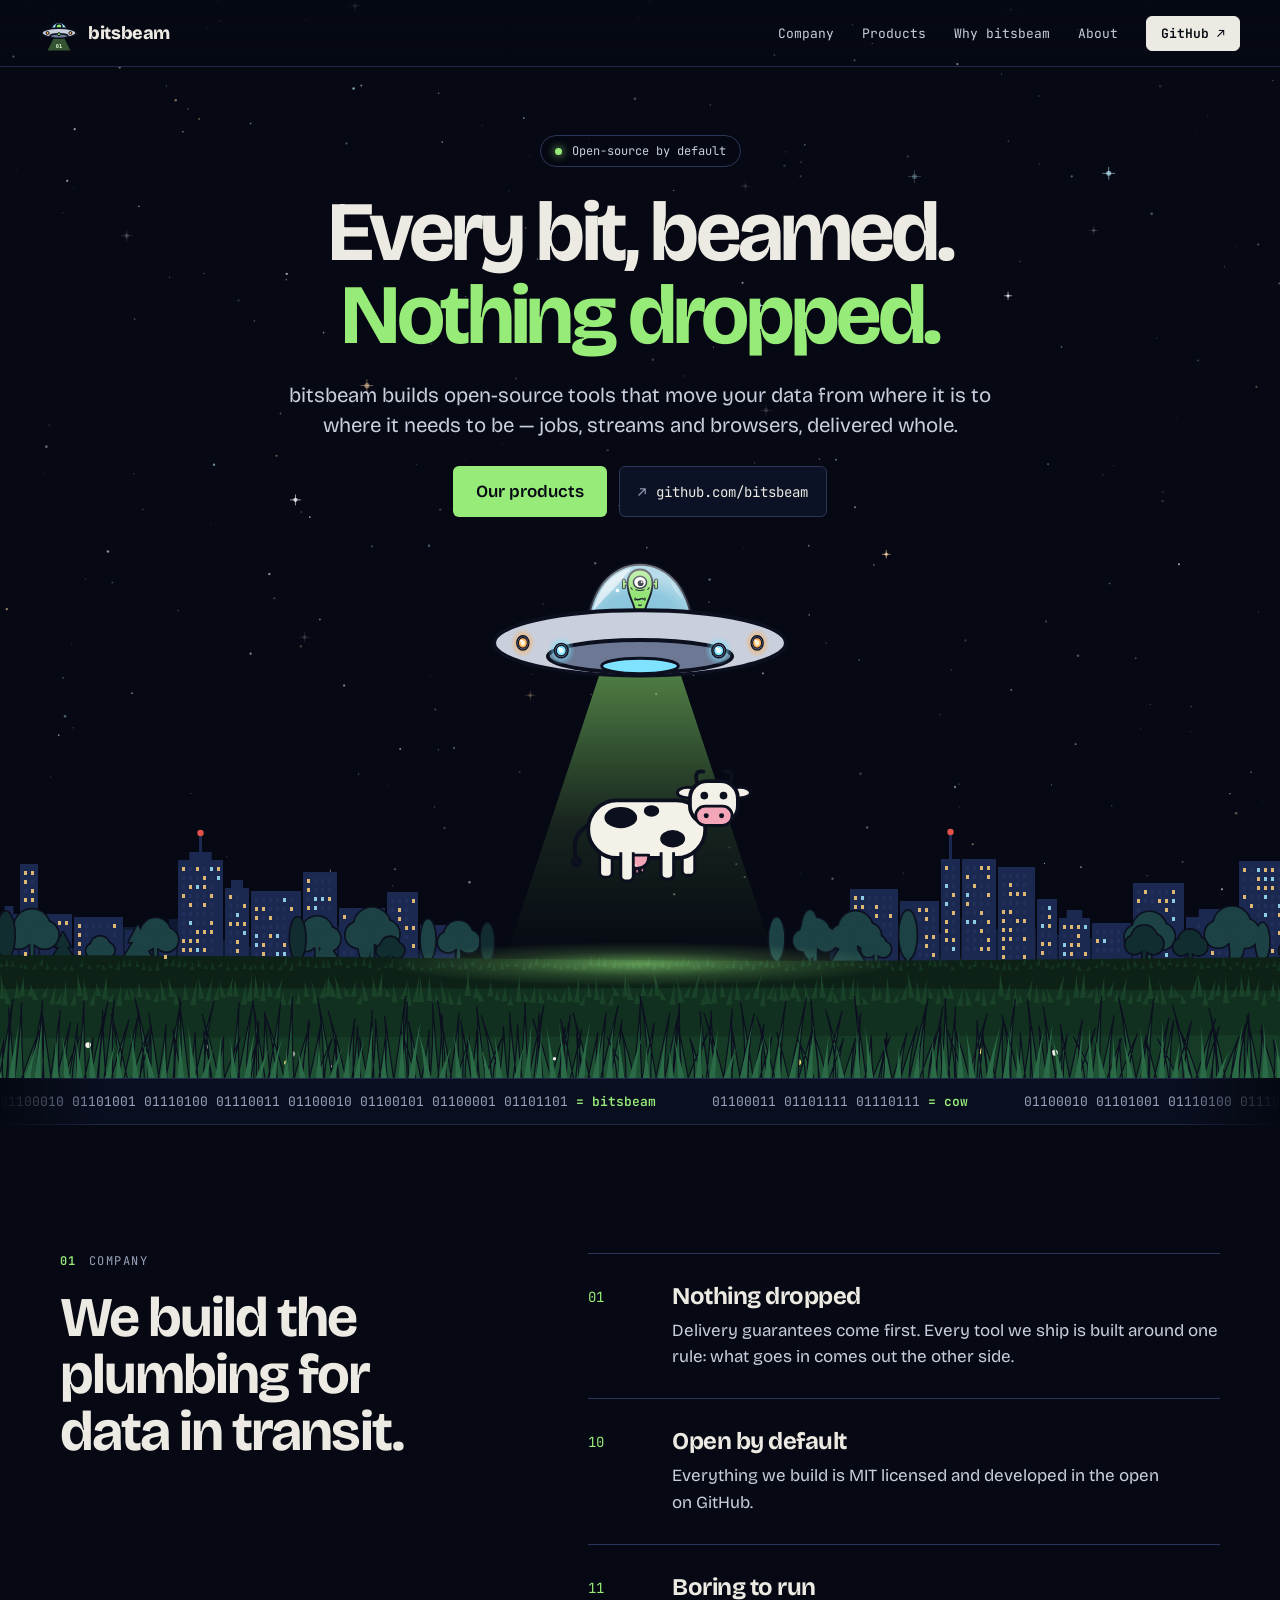
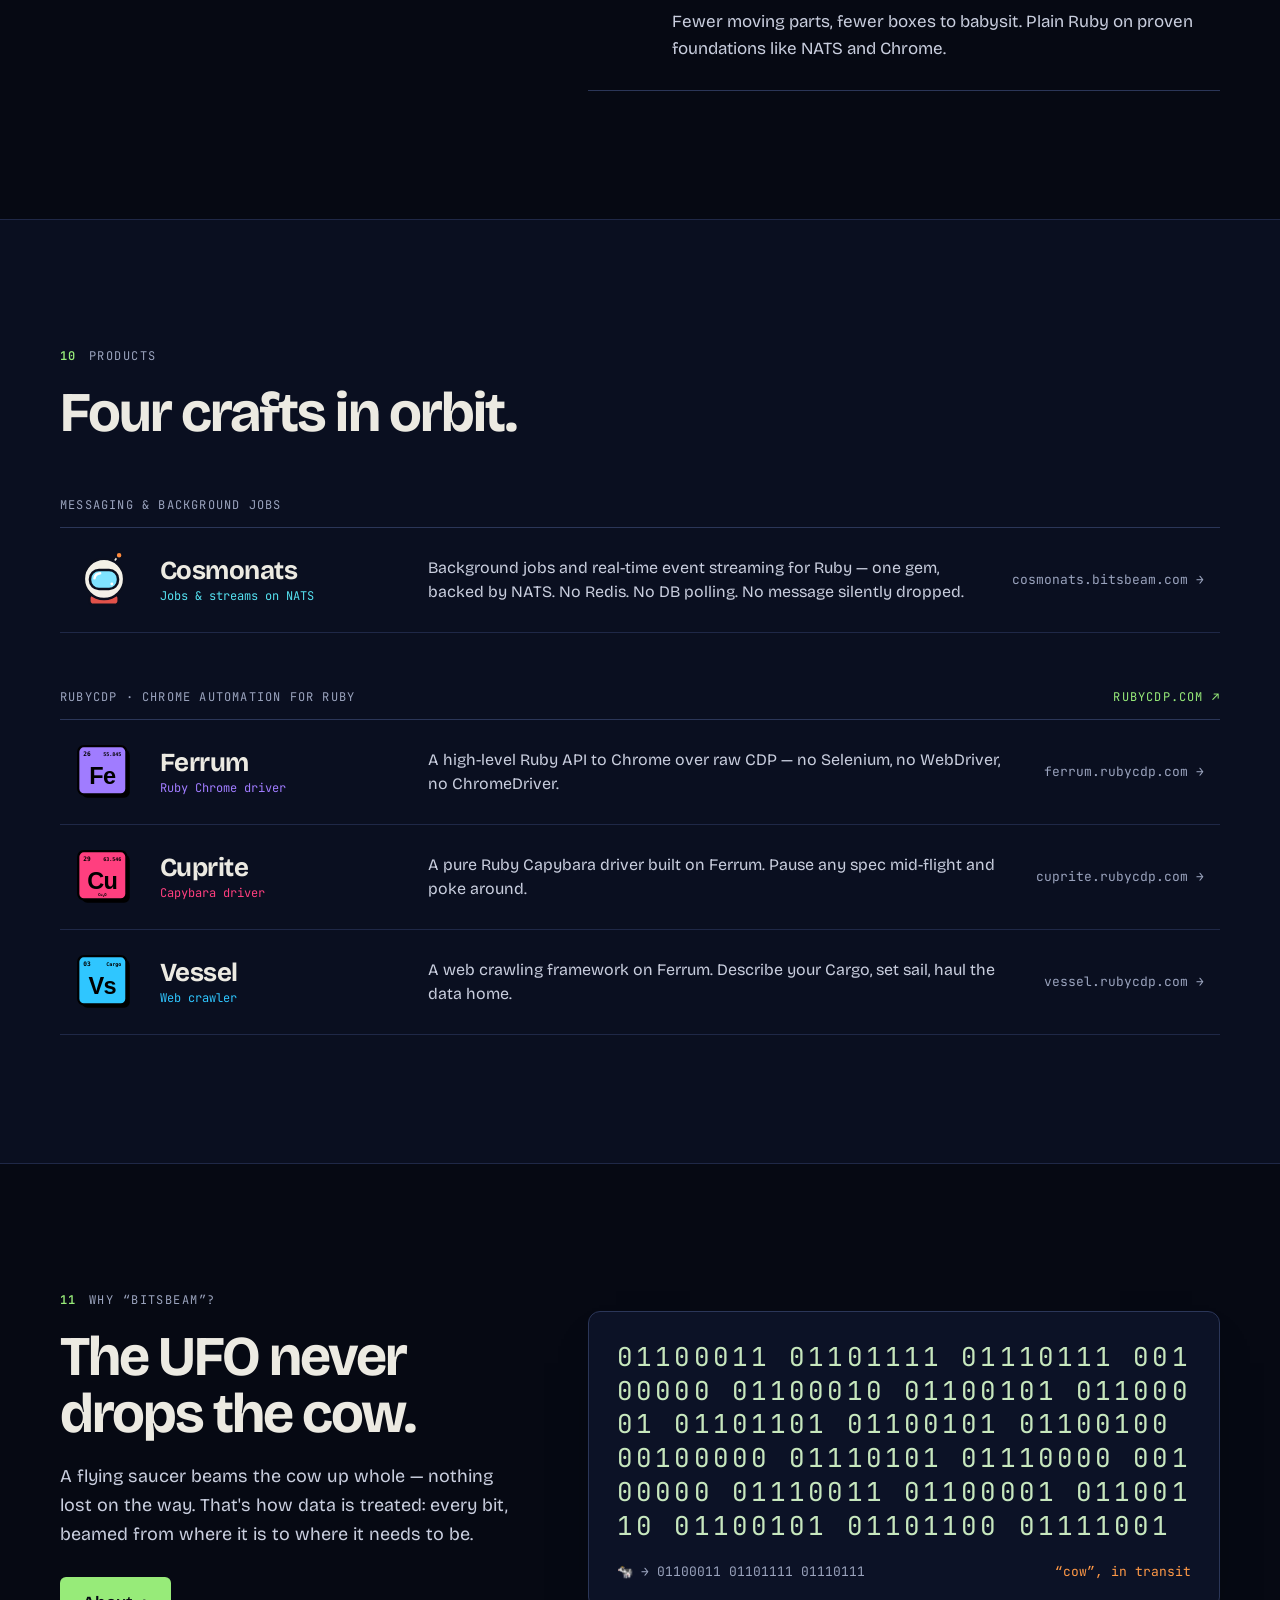
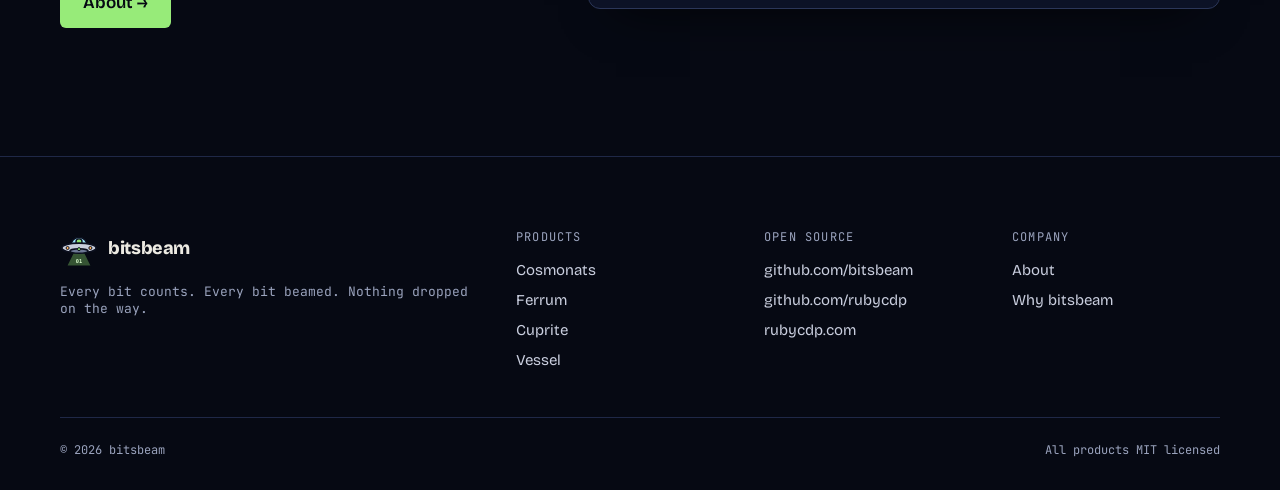
==== commit 23ae8278: "feat(ufo-scene): add blinking one-eyed pilot and move the abduction sequence to pure CSS" ====
--- a/index.html
+++ b/index.html
@@ -50,9 +50,8 @@
 
       <div class="bb-stage">
       <figure class="ufo-scene" data-abduct aria-hidden="true">
-        <div class="beam" data-beam data-columns="11"></div>
+        <div class="beam"><div class="beam__col" style="left:20%"><div class="beam__bits" style="--dur:3.2s;--delay:-0s">0100110100000100100110100000100100</div></div><div class="beam__col" style="left:25.6%"><div class="beam__bits" style="--dur:3.9s;--delay:-0.47s">0001001001101000001001001101000001</div></div><div class="beam__col" style="left:31.2%"><div class="beam__bits" style="--dur:4.6s;--delay:-0.94s">1010000010010011010000010010011010</div></div><div class="beam__col" style="left:36.8%"><div class="beam__bits" style="--dur:5.3s;--delay:-1.41s">0100110100000100100110100000100100</div></div><div class="beam__col" style="left:42.4%"><div class="beam__bits" style="--dur:3.2s;--delay:-1.88s">0001001001101000001001001101000001</div></div><div class="beam__col" style="left:48%"><div class="beam__bits" style="--dur:3.9s;--delay:-2.35s">1010000010010011010000010010011010</div></div><div class="beam__col" style="left:53.6%"><div class="beam__bits" style="--dur:4.6s;--delay:-2.82s">0100110100000100100110100000100100</div></div><div class="beam__col" style="left:59.2%"><div class="beam__bits" style="--dur:5.3s;--delay:-3.29s">0001001001101000001001001101000001</div></div><div class="beam__col" style="left:64.8%"><div class="beam__bits" style="--dur:3.2s;--delay:-3.76s">1010000010010011010000010010011010</div></div><div class="beam__col" style="left:70.4%"><div class="beam__bits" style="--dur:3.9s;--delay:-4.23s">0100110100000100100110100000100100</div></div><div class="beam__col" style="left:76%"><div class="beam__bits" style="--dur:4.6s;--delay:-4.7s">0001001001101000001001001101000001</div></div></div>
         <p class="ufo-scene__caption"><span>Has the cow been abducted?</span><span>…or gifted to humanity?</span></p>
-
         <svg class="ufo-scene__layer" viewBox="0 0 400 480">
           <defs>
             <linearGradient id="beamGradient" x1="0" y1="0" x2="0" y2="1">
@@ -63,10 +62,25 @@
           </defs>
           <g class="ufo-scene__ufo">
             <polygon points="160,128 240,128 340,430 60,430" fill="url(#beamGradient)"/>
-            <path d="M140 94 C140 36 260 36 260 94 Z" fill="#9fe6ff" fill-opacity="0.85" stroke="#0b0f1e" stroke-width="4"/>
-            <circle cx="200" cy="78" r="15" fill="#8fe36f" stroke="#0b0f1e" stroke-width="3"/>
-            <ellipse cx="194" cy="76" rx="3.5" ry="5" fill="#0b0f1e"/>
-            <ellipse cx="206" cy="76" rx="3.5" ry="5" fill="#0b0f1e"/>
+            <path d="M144 96 C144 -6 256 -6 256 96 Z" fill="#9fe6ff" fill-opacity="0.85" stroke="#0b0f1e" stroke-width="4"/>
+<path d="M189 40.5 H183.2 M183.2 36.8 V44.2" stroke="#0b0f1e" stroke-width="4" fill="none" stroke-linecap="round" stroke-linejoin="round"/><path d="M189 40.5 H183.2 M183.2 36.8 V44.2" stroke="#8fe36f" stroke-width="1.9" fill="none" stroke-linecap="round" stroke-linejoin="round"/><path d="M211 40.5 H216.8 M216.8 36.8 V44.2" stroke="#0b0f1e" stroke-width="4" fill="none" stroke-linecap="round" stroke-linejoin="round"/><path d="M211 40.5 H216.8 M216.8 36.8 V44.2" stroke="#8fe36f" stroke-width="1.9" fill="none" stroke-linecap="round" stroke-linejoin="round"/>
+            <path d="M195.2 72 C195.2 62 187.5 54 187 42 C186.5 31 192.5 25.5 200 25.5 C207.5 25.5 213.5 31 213 42 C212.5 54 204.8 62 204.8 72 Z" fill="#8fe36f" stroke="#0b0f1e" stroke-width="2" stroke-linejoin="round"/>
+            <g class="ufo-scene__eye">
+            <ellipse cx="200" cy="38.8" rx="6.8" ry="6.2" fill="#ffffff" stroke="#0b0f1e" stroke-width="1.6"/>
+            <circle cx="200.7" cy="39.8" r="3" fill="#0b0f1e"/>
+            <circle cx="201.8" cy="38.6" r=".95" fill="#ffffff"/>
+            </g>
+            <path class="ufo-scene__eye-shut" d="M193.4 38.6 Q200 42.6 206.6 38.6" stroke="#0b0f1e" stroke-width="1.6" fill="none" stroke-linecap="round"/>
+            <path d="M195.6 46.6 Q200 48.2 204.4 46.6" stroke="#0b0f1e" stroke-width="1.1" fill="none" stroke-linecap="round"/>
+            <path d="M190.4 44.6 L191.9 46.2" stroke="#0b0f1e" stroke-width="1.1" fill="none" stroke-linecap="round"/><path d="M209.6 44.6 L208.1 46.2" stroke="#0b0f1e" stroke-width="1.1" fill="none" stroke-linecap="round"/>
+            <path d="M195.8 56.4 Q197.9 57.6 200 56.4 Q202.1 55.2 204.2 56.4" stroke="#0b0f1e" stroke-width="1.4" fill="none" stroke-linecap="round" stroke-linejoin="round"/>
+            <path d="M195 55.2 Q194.1 56.4 195 57.6" stroke="#0b0f1e" stroke-width="1.1" fill="none" stroke-linecap="round"/><path d="M205 55.2 Q205.9 56.4 205 57.6" stroke="#0b0f1e" stroke-width="1.1" fill="none" stroke-linecap="round"/>
+            <path d="M198.4 62.5 Q200 63.3 201.6 62.5" stroke="#0b0f1e" stroke-width="1.1" fill="none" stroke-linecap="round"/>
+            <defs><radialGradient id="domeGlass" cx=".5" cy=".78" r=".62"><stop offset="0" stop-color="#ffffff" stop-opacity="0"/><stop offset=".62" stop-color="#ffffff" stop-opacity=".06"/><stop offset="1" stop-color="#ffffff" stop-opacity=".42"/></radialGradient></defs>
+            <path d="M144 96 C144 -6 256 -6 256 96 Z" fill="url(#domeGlass)"/>
+            <path d="M150.6 69.3 L151.4 66.5 L152.2 63.8 L153.1 61.2 L154.0 58.6 L155.0 56.2 L156.1 53.8 L157.3 51.5 L158.5 49.4 L159.7 47.3 L161.0 45.3 L162.4 43.4 L163.8 41.5 L165.2 39.8 L166.7 38.2 L168.2 36.6 L169.8 35.1 L171.4 33.7 L173.0 32.4 L174.7 31.2 L176.4 30.1 L178.1 29.1 L179.9 28.1 L181.6 27.2 L183.4 26.4 L185.2 25.7 L187.1 25.1 L188.9 24.6 L190.7 24.1 L190.7 24.1 L189.3 26.2 L187.9 27.8 L186.6 29.4 L185.3 30.9 L184.1 32.4 L182.9 33.9 L181.7 35.3 L180.6 36.7 L179.5 38.0 L178.3 39.4 L177.2 40.7 L176.0 42.0 L174.8 43.3 L173.6 44.7 L172.4 46.0 L171.0 47.4 L169.7 48.7 L168.2 50.2 L166.8 51.7 L165.2 53.2 L163.6 54.9 L162.0 56.6 L160.3 58.5 L158.6 60.4 L156.8 62.5 L154.9 64.7 L153.0 67.0 L150.6 69.3Z" fill="#ffffff" fill-opacity=".62"/>
+            <circle cx="176.5" cy="47.3" r="2" fill="#ffffff" fill-opacity=".9"/>
+            <path d="M231.8 37.1 L232.8 38.2 L233.9 39.4 L234.9 40.6 L235.9 41.8 L236.9 43.1 L237.9 44.4 L238.8 45.7 L239.7 47.1 L240.6 48.6 L241.5 50.1 L242.3 51.6 L243.1 53.2 L243.9 54.8 L244.6 56.5 L244.6 56.5 L243.1 55.2 L241.7 53.9 L240.5 52.6 L239.3 51.3 L238.2 50.0 L237.2 48.7 L236.3 47.4 L235.5 46.1 L234.7 44.7 L234.0 43.3 L233.3 41.9 L232.7 40.4 L232.2 38.9 L231.8 37.1Z" fill="#ffffff" fill-opacity=".28"/>
             <ellipse cx="200" cy="102" rx="152" ry="34" fill="#c9cfdc" stroke="#0b0f1e" stroke-width="4"/>
             <ellipse cx="200" cy="116" rx="96" ry="17" fill="#6d7894" stroke="#0b0f1e" stroke-width="4"/>
             <ellipse cx="200" cy="126" rx="40" ry="8" fill="#7fe3ff" stroke="#0b0f1e" stroke-width="3"/>
@@ -112,7 +126,6 @@
             </g>
           </g>
         </svg>
-
         <svg class="ufo-scene__layer ufo-scene__layer--front" viewBox="0 0 400 480">
           <defs>
             <clipPath id="cowHatch"><path class="ufo-scene__hatch-clip" d="M-50 102 L48 102 L48.0 102.0 L53.1 110.7 L58.1 114.2 L63.2 116.8 L68.3 119.0 L73.3 120.8 L78.4 122.4 L83.5 123.8 L88.5 125.1 L93.6 126.3 L98.7 127.3 L103.7 128.3 L108.8 129.2 L113.9 130.0 L118.9 130.8 L124.0 131.4 L129.1 132.1 L134.1 132.6 L139.2 133.2 L144.3 133.6 L149.3 134.1 L154.4 134.4 L159.5 134.8 L164.5 135.1 L169.6 135.3 L174.7 135.5 L179.7 135.7 L184.8 135.8 L189.9 135.9 L194.9 136.0 L200.0 136.0 L205.1 136.0 L210.1 135.9 L215.2 135.8 L220.3 135.7 L225.3 135.5 L230.4 135.3 L235.5 135.1 L240.5 134.8 L245.6 134.4 L250.7 134.1 L255.7 133.6 L260.8 133.2 L265.9 132.6 L270.9 132.1 L276.0 131.4 L281.1 130.8 L286.1 130.0 L291.2 129.2 L296.3 128.3 L301.3 127.3 L306.4 126.3 L311.5 125.1 L316.5 123.8 L321.6 122.4 L326.7 120.8 L331.7 119.0 L336.8 116.8 L341.9 114.2 L346.9 110.7 L352.0 102.0 L452 102 L452 600 L-50 600 Z"/><ellipse class="ufo-scene__hatch-clip" cx="200" cy="126" rx="40" ry="8"/><rect class="ufo-scene__hatch-clip" x="160" y="126" width="80" height="12"/></clipPath>
@@ -164,7 +177,7 @@
       </figure>
         <img class="bb-band" src="assets/img/landscape.svg" alt="" aria-hidden="true">
         <div class="bb-glow" aria-hidden="true"></div>
-        <svg class="bb-lights" viewBox="0 0 2400 240" preserveAspectRatio="xMidYMax slice" aria-hidden="true"><g fill="#222f5c"><rect x="584" y="33" width="3" height="4"/><rect x="584" y="42" width="3" height="4"/><rect x="584" y="51" width="3" height="4"/><rect x="584" y="60" width="3" height="4"/><rect x="584" y="114" width="3" height="4"/><rect x="591" y="33" width="3" height="4"/><rect x="591" y="42" width="3" height="4"/><rect x="591" y="51" width="3" height="4"/><rect x="591" y="60" width="3" height="4"/><rect x="611" y="110" width="3" height="4"/><rect x="618" y="83" width="3" height="4"/><rect x="625" y="83" width="3" height="4"/><rect x="625" y="92" width="3" height="4"/><rect x="638" y="86" width="3" height="4"/><rect x="638" y="95" width="3" height="4"/><rect x="638" y="104" width="3" height="4"/><rect x="638" y="113" width="3" height="4"/><rect x="645" y="86" width="3" height="4"/><rect x="645" y="95" width="3" height="4"/><rect x="645" y="104" width="3" height="4"/><rect x="652" y="86" width="3" height="4"/><rect x="652" y="95" width="3" height="4"/><rect x="659" y="86" width="3" height="4"/><rect x="666" y="86" width="3" height="4"/><rect x="666" y="95" width="3" height="4"/><rect x="673" y="86" width="3" height="4"/><rect x="673" y="95" width="3" height="4"/><rect x="673" y="104" width="3" height="4"/><rect x="724" y="117" width="3" height="4"/><rect x="742" y="29" width="3" height="4"/><rect x="742" y="38" width="3" height="4"/><rect x="742" y="47" width="3" height="4"/><rect x="742" y="56" width="3" height="4"/><rect x="742" y="65" width="3" height="4"/><rect x="742" y="74" width="3" height="4"/><rect x="742" y="83" width="3" height="4"/><rect x="742" y="92" width="3" height="4"/><rect x="742" y="101" width="3" height="4"/><rect x="742" y="110" width="3" height="4"/><rect x="749" y="29" width="3" height="4"/><rect x="749" y="38" width="3" height="4"/><rect x="749" y="47" width="3" height="4"/><rect x="749" y="56" width="3" height="4"/><rect x="749" y="65" width="3" height="4"/><rect x="749" y="74" width="3" height="4"/><rect x="749" y="83" width="3" height="4"/><rect x="749" y="92" width="3" height="4"/><rect x="749" y="101" width="3" height="4"/><rect x="749" y="110" width="3" height="4"/><rect x="756" y="29" width="3" height="4"/><rect x="756" y="38" width="3" height="4"/><rect x="756" y="47" width="3" height="4"/><rect x="756" y="56" width="3" height="4"/><rect x="756" y="65" width="3" height="4"/><rect x="756" y="74" width="3" height="4"/><rect x="756" y="83" width="3" height="4"/><rect x="756" y="92" width="3" height="4"/><rect x="756" y="101" width="3" height="4"/><rect x="756" y="110" width="3" height="4"/><rect x="763" y="29" width="3" height="4"/><rect x="763" y="38" width="3" height="4"/><rect x="763" y="47" width="3" height="4"/><rect x="763" y="56" width="3" height="4"/><rect x="763" y="65" width="3" height="4"/><rect x="763" y="74" width="3" height="4"/><rect x="763" y="83" width="3" height="4"/><rect x="763" y="92" width="3" height="4"/><rect x="763" y="101" width="3" height="4"/><rect x="763" y="110" width="3" height="4"/><rect x="770" y="29" width="3" height="4"/><rect x="770" y="38" width="3" height="4"/><rect x="770" y="47" width="3" height="4"/><rect x="770" y="56" width="3" height="4"/><rect x="770" y="65" width="3" height="4"/><rect x="770" y="74" width="3" height="4"/><rect x="770" y="83" width="3" height="4"/><rect x="770" y="92" width="3" height="4"/><rect x="770" y="101" width="3" height="4"/><rect x="770" y="110" width="3" height="4"/><rect x="789" y="57" width="3" height="4"/><rect x="789" y="66" width="3" height="4"/><rect x="789" y="75" width="3" height="4"/><rect x="789" y="84" width="3" height="4"/><rect x="789" y="93" width="3" height="4"/><rect x="789" y="102" width="3" height="4"/><rect x="789" y="111" width="3" height="4"/><rect x="796" y="57" width="3" height="4"/><rect x="796" y="66" width="3" height="4"/><rect x="796" y="75" width="3" height="4"/><rect x="796" y="84" width="3" height="4"/><rect x="796" y="93" width="3" height="4"/><rect x="796" y="102" width="3" height="4"/><rect x="796" y="111" width="3" height="4"/><rect x="815" y="60" width="3" height="4"/><rect x="815" y="69" width="3" height="4"/><rect x="815" y="78" width="3" height="4"/><rect x="815" y="87" width="3" height="4"/><rect x="815" y="96" width="3" height="4"/><rect x="815" y="105" width="3" height="4"/><rect x="815" y="114" width="3" height="4"/><rect x="822" y="60" width="3" height="4"/><rect x="822" y="69" width="3" height="4"/><rect x="822" y="78" width="3" height="4"/><rect x="822" y="87" width="3" height="4"/><rect x="822" y="96" width="3" height="4"/><rect x="822" y="105" width="3" height="4"/><rect x="822" y="114" width="3" height="4"/><rect x="829" y="60" width="3" height="4"/><rect x="829" y="69" width="3" height="4"/><rect x="829" y="78" width="3" height="4"/><rect x="829" y="87" width="3" height="4"/><rect x="829" y="96" width="3" height="4"/><rect x="829" y="105" width="3" height="4"/><rect x="829" y="114" width="3" height="4"/><rect x="836" y="60" width="3" height="4"/><rect x="836" y="69" width="3" height="4"/><rect x="836" y="78" width="3" height="4"/><rect x="836" y="87" width="3" height="4"/><rect x="836" y="96" width="3" height="4"/><rect x="836" y="105" width="3" height="4"/><rect x="836" y="114" width="3" height="4"/><rect x="843" y="60" width="3" height="4"/><rect x="843" y="69" width="3" height="4"/><rect x="843" y="78" width="3" height="4"/><rect x="843" y="87" width="3" height="4"/><rect x="843" y="96" width="3" height="4"/><rect x="843" y="105" width="3" height="4"/><rect x="843" y="114" width="3" height="4"/><rect x="850" y="60" width="3" height="4"/><rect x="850" y="69" width="3" height="4"/><rect x="850" y="78" width="3" height="4"/><rect x="867" y="41" width="3" height="4"/><rect x="867" y="50" width="3" height="4"/><rect x="867" y="59" width="3" height="4"/><rect x="867" y="68" width="3" height="4"/><rect x="867" y="113" width="3" height="4"/><rect x="874" y="41" width="3" height="4"/><rect x="874" y="50" width="3" height="4"/><rect x="874" y="59" width="3" height="4"/><rect x="874" y="68" width="3" height="4"/><rect x="881" y="41" width="3" height="4"/><rect x="881" y="50" width="3" height="4"/><rect x="881" y="59" width="3" height="4"/><rect x="881" y="68" width="3" height="4"/><rect x="888" y="41" width="3" height="4"/><rect x="888" y="50" width="3" height="4"/><rect x="888" y="59" width="3" height="4"/><rect x="888" y="68" width="3" height="4"/><rect x="888" y="77" width="3" height="4"/><rect x="903" y="77" width="3" height="4"/><rect x="903" y="86" width="3" height="4"/><rect x="903" y="104" width="3" height="4"/><rect x="903" y="113" width="3" height="4"/><rect x="910" y="77" width="3" height="4"/><rect x="910" y="113" width="3" height="4"/><rect x="951" y="61" width="3" height="4"/><rect x="951" y="70" width="3" height="4"/><rect x="951" y="79" width="3" height="4"/><rect x="958" y="61" width="3" height="4"/><rect x="958" y="70" width="3" height="4"/><rect x="958" y="79" width="3" height="4"/><rect x="965" y="61" width="3" height="4"/><rect x="965" y="70" width="3" height="4"/><rect x="965" y="79" width="3" height="4"/><rect x="965" y="88" width="3" height="4"/><rect x="965" y="97" width="3" height="4"/><rect x="965" y="106" width="3" height="4"/><rect x="965" y="115" width="3" height="4"/><rect x="998" y="112" width="3" height="4"/><rect x="1414" y="58" width="3" height="4"/><rect x="1414" y="67" width="3" height="4"/><rect x="1421" y="58" width="3" height="4"/><rect x="1421" y="67" width="3" height="4"/><rect x="1428" y="58" width="3" height="4"/><rect x="1428" y="67" width="3" height="4"/><rect x="1435" y="58" width="3" height="4"/><rect x="1435" y="67" width="3" height="4"/><rect x="1435" y="76" width="3" height="4"/><rect x="1442" y="58" width="3" height="4"/><rect x="1442" y="67" width="3" height="4"/><rect x="1442" y="76" width="3" height="4"/><rect x="1442" y="85" width="3" height="4"/><rect x="1442" y="94" width="3" height="4"/><rect x="1449" y="58" width="3" height="4"/><rect x="1449" y="67" width="3" height="4"/><rect x="1449" y="76" width="3" height="4"/><rect x="1449" y="85" width="3" height="4"/><rect x="1449" y="94" width="3" height="4"/><rect x="1471" y="70" width="3" height="4"/><rect x="1478" y="70" width="3" height="4"/><rect x="1478" y="79" width="3" height="4"/><rect x="1478" y="88" width="3" height="4"/><rect x="1478" y="97" width="3" height="4"/><rect x="1478" y="106" width="3" height="4"/><rect x="1478" y="115" width="3" height="4"/><rect x="1485" y="70" width="3" height="4"/><rect x="1485" y="79" width="3" height="4"/><rect x="1485" y="88" width="3" height="4"/><rect x="1485" y="97" width="3" height="4"/><rect x="1485" y="106" width="3" height="4"/><rect x="1485" y="115" width="3" height="4"/><rect x="1492" y="70" width="3" height="4"/><rect x="1492" y="79" width="3" height="4"/><rect x="1492" y="88" width="3" height="4"/><rect x="1492" y="97" width="3" height="4"/><rect x="1492" y="106" width="3" height="4"/><rect x="1492" y="115" width="3" height="4"/><rect x="1505" y="28" width="3" height="4"/><rect x="1505" y="37" width="3" height="4"/><rect x="1505" y="46" width="3" height="4"/><rect x="1505" y="55" width="3" height="4"/><rect x="1505" y="64" width="3" height="4"/><rect x="1505" y="73" width="3" height="4"/><rect x="1505" y="82" width="3" height="4"/><rect x="1505" y="91" width="3" height="4"/><rect x="1505" y="100" width="3" height="4"/><rect x="1505" y="109" width="3" height="4"/><rect x="1512" y="28" width="3" height="4"/><rect x="1512" y="37" width="3" height="4"/><rect x="1512" y="46" width="3" height="4"/><rect x="1512" y="55" width="3" height="4"/><rect x="1512" y="64" width="3" height="4"/><rect x="1512" y="73" width="3" height="4"/><rect x="1512" y="82" width="3" height="4"/><rect x="1512" y="91" width="3" height="4"/><rect x="1512" y="100" width="3" height="4"/><rect x="1512" y="109" width="3" height="4"/><rect x="1526" y="28" width="3" height="4"/><rect x="1526" y="37" width="3" height="4"/><rect x="1526" y="46" width="3" height="4"/><rect x="1526" y="55" width="3" height="4"/><rect x="1526" y="64" width="3" height="4"/><rect x="1526" y="73" width="3" height="4"/><rect x="1526" y="82" width="3" height="4"/><rect x="1526" y="91" width="3" height="4"/><rect x="1526" y="100" width="3" height="4"/><rect x="1526" y="109" width="3" height="4"/><rect x="1533" y="28" width="3" height="4"/><rect x="1533" y="37" width="3" height="4"/><rect x="1533" y="46" width="3" height="4"/><rect x="1533" y="55" width="3" height="4"/><rect x="1533" y="64" width="3" height="4"/><rect x="1533" y="73" width="3" height="4"/><rect x="1533" y="82" width="3" height="4"/><rect x="1533" y="91" width="3" height="4"/><rect x="1533" y="100" width="3" height="4"/><rect x="1533" y="109" width="3" height="4"/><rect x="1540" y="28" width="3" height="4"/><rect x="1540" y="37" width="3" height="4"/><rect x="1540" y="46" width="3" height="4"/><rect x="1540" y="55" width="3" height="4"/><rect x="1540" y="64" width="3" height="4"/><rect x="1540" y="73" width="3" height="4"/><rect x="1540" y="82" width="3" height="4"/><rect x="1540" y="91" width="3" height="4"/><rect x="1540" y="100" width="3" height="4"/><rect x="1540" y="109" width="3" height="4"/><rect x="1547" y="28" width="3" height="4"/><rect x="1547" y="37" width="3" height="4"/><rect x="1547" y="46" width="3" height="4"/><rect x="1547" y="55" width="3" height="4"/><rect x="1547" y="64" width="3" height="4"/><rect x="1547" y="73" width="3" height="4"/><rect x="1547" y="82" width="3" height="4"/><rect x="1547" y="91" width="3" height="4"/><rect x="1547" y="100" width="3" height="4"/><rect x="1547" y="109" width="3" height="4"/><rect x="1562" y="36" width="3" height="4"/><rect x="1562" y="45" width="3" height="4"/><rect x="1562" y="54" width="3" height="4"/><rect x="1562" y="63" width="3" height="4"/><rect x="1562" y="72" width="3" height="4"/><rect x="1562" y="81" width="3" height="4"/><rect x="1562" y="90" width="3" height="4"/><rect x="1562" y="99" width="3" height="4"/><rect x="1562" y="108" width="3" height="4"/><rect x="1562" y="117" width="3" height="4"/><rect x="1569" y="36" width="3" height="4"/><rect x="1569" y="45" width="3" height="4"/><rect x="1569" y="54" width="3" height="4"/><rect x="1569" y="63" width="3" height="4"/><rect x="1569" y="72" width="3" height="4"/><rect x="1569" y="81" width="3" height="4"/><rect x="1569" y="90" width="3" height="4"/><rect x="1569" y="99" width="3" height="4"/><rect x="1569" y="108" width="3" height="4"/><rect x="1569" y="117" width="3" height="4"/><rect x="1576" y="36" width="3" height="4"/><rect x="1576" y="45" width="3" height="4"/><rect x="1576" y="54" width="3" height="4"/><rect x="1576" y="63" width="3" height="4"/><rect x="1576" y="72" width="3" height="4"/><rect x="1576" y="81" width="3" height="4"/><rect x="1576" y="90" width="3" height="4"/><rect x="1576" y="99" width="3" height="4"/><rect x="1576" y="108" width="3" height="4"/><rect x="1576" y="117" width="3" height="4"/><rect x="1583" y="36" width="3" height="4"/><rect x="1583" y="45" width="3" height="4"/><rect x="1583" y="54" width="3" height="4"/><rect x="1583" y="63" width="3" height="4"/><rect x="1583" y="72" width="3" height="4"/><rect x="1583" y="81" width="3" height="4"/><rect x="1583" y="90" width="3" height="4"/><rect x="1583" y="99" width="3" height="4"/><rect x="1583" y="108" width="3" height="4"/><rect x="1583" y="117" width="3" height="4"/><rect x="1601" y="68" width="3" height="4"/><rect x="1601" y="77" width="3" height="4"/><rect x="1601" y="86" width="3" height="4"/><rect x="1601" y="95" width="3" height="4"/><rect x="1601" y="104" width="3" height="4"/><rect x="1601" y="113" width="3" height="4"/><rect x="1608" y="68" width="3" height="4"/><rect x="1608" y="77" width="3" height="4"/><rect x="1608" y="86" width="3" height="4"/><rect x="1608" y="95" width="3" height="4"/><rect x="1608" y="104" width="3" height="4"/><rect x="1608" y="113" width="3" height="4"/><rect x="1623" y="87" width="3" height="4"/><rect x="1623" y="96" width="3" height="4"/><rect x="1623" y="105" width="3" height="4"/><rect x="1623" y="114" width="3" height="4"/><rect x="1630" y="87" width="3" height="4"/><rect x="1630" y="96" width="3" height="4"/><rect x="1630" y="105" width="3" height="4"/><rect x="1630" y="114" width="3" height="4"/><rect x="1637" y="87" width="3" height="4"/><rect x="1637" y="96" width="3" height="4"/><rect x="1637" y="105" width="3" height="4"/><rect x="1637" y="114" width="3" height="4"/><rect x="1656" y="92" width="3" height="4"/><rect x="1656" y="101" width="3" height="4"/><rect x="1656" y="110" width="3" height="4"/><rect x="1663" y="92" width="3" height="4"/><rect x="1663" y="101" width="3" height="4"/><rect x="1663" y="110" width="3" height="4"/><rect x="1670" y="92" width="3" height="4"/><rect x="1670" y="101" width="3" height="4"/><rect x="1670" y="110" width="3" height="4"/><rect x="1677" y="92" width="3" height="4"/><rect x="1677" y="101" width="3" height="4"/><rect x="1677" y="110" width="3" height="4"/><rect x="1697" y="52" width="3" height="4"/><rect x="1697" y="61" width="3" height="4"/><rect x="1697" y="70" width="3" height="4"/><rect x="1704" y="52" width="3" height="4"/><rect x="1704" y="61" width="3" height="4"/><rect x="1704" y="70" width="3" height="4"/><rect x="1711" y="52" width="3" height="4"/><rect x="1711" y="61" width="3" height="4"/><rect x="1711" y="70" width="3" height="4"/><rect x="1718" y="52" width="3" height="4"/><rect x="1718" y="61" width="3" height="4"/><rect x="1718" y="70" width="3" height="4"/><rect x="1718" y="115" width="3" height="4"/><rect x="1725" y="52" width="3" height="4"/><rect x="1725" y="61" width="3" height="4"/><rect x="1725" y="70" width="3" height="4"/><rect x="1725" y="79" width="3" height="4"/><rect x="1725" y="115" width="3" height="4"/><rect x="1732" y="52" width="3" height="4"/><rect x="1732" y="61" width="3" height="4"/><rect x="1732" y="70" width="3" height="4"/><rect x="1732" y="79" width="3" height="4"/><rect x="1732" y="115" width="3" height="4"/><rect x="1750" y="86" width="3" height="4"/><rect x="1757" y="86" width="3" height="4"/><rect x="1771" y="113" width="3" height="4"/><rect x="1778" y="113" width="3" height="4"/><rect x="1785" y="113" width="3" height="4"/><rect x="1803" y="30" width="3" height="4"/><rect x="1803" y="39" width="3" height="4"/><rect x="1803" y="48" width="3" height="4"/><rect x="1803" y="57" width="3" height="4"/><rect x="1803" y="66" width="3" height="4"/><rect x="1810" y="30" width="3" height="4"/><rect x="1810" y="39" width="3" height="4"/><rect x="1810" y="48" width="3" height="4"/><rect x="1810" y="57" width="3" height="4"/><rect x="1810" y="66" width="3" height="4"/><rect x="1810" y="75" width="3" height="4"/><rect x="1810" y="111" width="3" height="4"/><rect x="1817" y="30" width="3" height="4"/><rect x="1817" y="39" width="3" height="4"/><rect x="1817" y="48" width="3" height="4"/><rect x="1817" y="57" width="3" height="4"/><rect x="1817" y="66" width="3" height="4"/><rect x="1817" y="75" width="3" height="4"/><rect x="1824" y="30" width="3" height="4"/><rect x="1824" y="39" width="3" height="4"/><rect x="1824" y="48" width="3" height="4"/><rect x="1824" y="57" width="3" height="4"/><rect x="1824" y="66" width="3" height="4"/><rect x="1824" y="75" width="3" height="4"/><rect x="1831" y="30" width="3" height="4"/><rect x="1831" y="39" width="3" height="4"/><rect x="1831" y="48" width="3" height="4"/><rect x="1831" y="57" width="3" height="4"/><rect x="1831" y="66" width="3" height="4"/><rect x="1831" y="75" width="3" height="4"/><rect x="1831" y="84" width="3" height="4"/><rect x="1831" y="93" width="3" height="4"/><rect x="1831" y="102" width="3" height="4"/><rect x="1831" y="111" width="3" height="4"/><rect x="1838" y="30" width="3" height="4"/><rect x="1838" y="39" width="3" height="4"/><rect x="1838" y="48" width="3" height="4"/><rect x="1838" y="57" width="3" height="4"/><rect x="1838" y="66" width="3" height="4"/><rect x="1838" y="75" width="3" height="4"/><rect x="1838" y="84" width="3" height="4"/><rect x="1838" y="93" width="3" height="4"/><rect x="1838" y="102" width="3" height="4"/><rect x="1644" y="87" width="3" height="4"/><rect x="1644" y="114" width="3" height="4"/><rect x="972" y="61" width="3" height="4"/><rect x="803" y="66" width="3" height="4"/><rect x="972" y="88" width="3" height="4"/><rect x="777" y="29" width="3" height="4"/><rect x="777" y="38" width="3" height="4"/><rect x="803" y="84" width="3" height="4"/><rect x="972" y="106" width="3" height="4"/><rect x="803" y="93" width="3" height="4"/></g><g fill="#ffcf7a" opacity=".85"><rect x="591" y="33" width="3" height="4"/><rect x="584" y="42" width="3" height="4"/><rect x="591" y="51" width="3" height="4"/><rect x="584" y="60" width="3" height="4" class="bb-win" style="animation-duration:15.0s;animation-delay:-11.8s"/><rect x="591" y="60" width="3" height="4"/><rect x="618" y="83" width="3" height="4"/><rect x="638" y="86" width="3" height="4"/><rect x="673" y="86" width="3" height="4"/><rect x="638" y="95" width="3" height="4"/><rect x="645" y="104" width="3" height="4" class="bb-win" style="animation-duration:13.5s;animation-delay:-11.5s"/><rect x="724" y="117" width="3" height="4" class="bb-win" style="animation-duration:18.4s;animation-delay:-19.0s"/><rect x="756" y="29" width="3" height="4"/><rect x="770" y="29" width="3" height="4" fill="#9fe6ff"/><rect x="777" y="29" width="3" height="4"/><rect x="763" y="38" width="3" height="4"/><rect x="777" y="38" width="3" height="4" fill="#9fe6ff"/><rect x="749" y="47" width="3" height="4"/><rect x="770" y="83" width="3" height="4" class="bb-win" style="animation-duration:19.6s;animation-delay:-16.6s"/><rect x="770" y="92" width="3" height="4"/><rect x="742" y="101" width="3" height="4"/><rect x="763" y="110" width="3" height="4" class="bb-win" style="animation-duration:17.3s;animation-delay:-19.0s"/><rect x="803" y="66" width="3" height="4"/><rect x="796" y="75" width="3" height="4" fill="#9fe6ff"/><rect x="789" y="84" width="3" height="4"/><rect x="803" y="84" width="3" height="4"/><rect x="803" y="93" width="3" height="4" fill="#9fe6ff"/><rect x="796" y="102" width="3" height="4"/><rect x="796" y="111" width="3" height="4"/><rect x="843" y="60" width="3" height="4" fill="#9fe6ff"/><rect x="815" y="69" width="3" height="4"/><rect x="822" y="69" width="3" height="4"/><rect x="850" y="69" width="3" height="4"/><rect x="815" y="78" width="3" height="4" class="bb-win" style="animation-duration:12.4s;animation-delay:-16.5s"/><rect x="850" y="78" width="3" height="4" class="bb-win" style="animation-duration:14.8s;animation-delay:-11.0s"/><rect x="829" y="96" width="3" height="4"/><rect x="836" y="96" width="3" height="4" fill="#9fe6ff"/><rect x="815" y="105" width="3" height="4" fill="#9fe6ff" class="bb-win" style="animation-duration:15.0s;animation-delay:-3.5s"/><rect x="822" y="105" width="3" height="4"/><rect x="843" y="105" width="3" height="4"/><rect x="822" y="114" width="3" height="4" class="bb-win" style="animation-duration:19.8s;animation-delay:-19.9s"/><rect x="836" y="114" width="3" height="4" fill="#9fe6ff"/><rect x="843" y="114" width="3" height="4" fill="#9fe6ff"/><rect x="881" y="59" width="3" height="4" fill="#9fe6ff"/><rect x="867" y="113" width="3" height="4"/><rect x="903" y="77" width="3" height="4"/><rect x="972" y="61" width="3" height="4"/><rect x="958" y="70" width="3" height="4"/><rect x="972" y="88" width="3" height="4" class="bb-win" style="animation-duration:18.4s;animation-delay:-17.5s"/><rect x="972" y="106" width="3" height="4"/><rect x="965" y="115" width="3" height="4"/><rect x="998" y="112" width="3" height="4"/><rect x="1414" y="58" width="3" height="4"/><rect x="1421" y="58" width="3" height="4" fill="#9fe6ff"/><rect x="1421" y="67" width="3" height="4"/><rect x="1435" y="67" width="3" height="4"/><rect x="1478" y="97" width="3" height="4"/><rect x="1485" y="97" width="3" height="4"/><rect x="1492" y="115" width="3" height="4"/><rect x="1505" y="28" width="3" height="4"/><rect x="1505" y="46" width="3" height="4" fill="#9fe6ff"/><rect x="1512" y="55" width="3" height="4" class="bb-win" style="animation-duration:16.6s;animation-delay:-7.7s"/><rect x="1505" y="82" width="3" height="4" class="bb-win" style="animation-duration:16.1s;animation-delay:-18.4s"/><rect x="1505" y="100" width="3" height="4"/><rect x="1512" y="100" width="3" height="4" class="bb-win" style="animation-duration:18.7s;animation-delay:-16.7s"/><rect x="1540" y="28" width="3" height="4"/><rect x="1547" y="28" width="3" height="4"/><rect x="1547" y="37" width="3" height="4"/><rect x="1533" y="46" width="3" height="4"/><rect x="1526" y="55" width="3" height="4" fill="#9fe6ff"/><rect x="1547" y="55" width="3" height="4"/><rect x="1526" y="64" width="3" height="4"/><rect x="1540" y="73" width="3" height="4"/><rect x="1526" y="82" width="3" height="4" fill="#9fe6ff"/><rect x="1533" y="82" width="3" height="4" fill="#9fe6ff"/><rect x="1547" y="82" width="3" height="4"/><rect x="1540" y="91" width="3" height="4"/><rect x="1547" y="100" width="3" height="4" class="bb-win" style="animation-duration:18.3s;animation-delay:-15.6s"/><rect x="1569" y="45" width="3" height="4" class="bb-win" style="animation-duration:18.3s;animation-delay:-9.7s"/><rect x="1583" y="54" width="3" height="4"/><rect x="1569" y="72" width="3" height="4" class="bb-win" style="animation-duration:18.8s;animation-delay:-19.5s"/><rect x="1562" y="81" width="3" height="4"/><rect x="1576" y="81" width="3" height="4"/><rect x="1562" y="99" width="3" height="4" class="bb-win" style="animation-duration:14.9s;animation-delay:-9.5s"/><rect x="1583" y="99" width="3" height="4"/><rect x="1562" y="108" width="3" height="4"/><rect x="1562" y="117" width="3" height="4"/><rect x="1608" y="68" width="3" height="4" fill="#9fe6ff" class="bb-win" style="animation-duration:16.5s;animation-delay:-12.1s"/><rect x="1608" y="77" width="3" height="4"/><rect x="1608" y="86" width="3" height="4"/><rect x="1601" y="104" width="3" height="4" class="bb-win" style="animation-duration:15.7s;animation-delay:-19.2s"/><rect x="1601" y="113" width="3" height="4"/><rect x="1623" y="87" width="3" height="4" class="bb-win" style="animation-duration:16.6s;animation-delay:-14.5s"/><rect x="1637" y="87" width="3" height="4"/><rect x="1644" y="87" width="3" height="4" fill="#9fe6ff"/><rect x="1630" y="105" width="3" height="4"/><rect x="1637" y="105" width="3" height="4" class="bb-win" style="animation-duration:19.3s;animation-delay:-13.2s"/><rect x="1623" y="114" width="3" height="4" fill="#9fe6ff" class="bb-win" style="animation-duration:16.4s;animation-delay:-6.9s"/><rect x="1630" y="114" width="3" height="4"/><rect x="1644" y="114" width="3" height="4"/><rect x="1663" y="101" width="3" height="4" fill="#9fe6ff"/><rect x="1732" y="52" width="3" height="4" class="bb-win" style="animation-duration:13.7s;animation-delay:-14.9s"/><rect x="1697" y="61" width="3" height="4"/><rect x="1718" y="61" width="3" height="4" class="bb-win" style="animation-duration:17.7s;animation-delay:-17.0s"/><rect x="1725" y="61" width="3" height="4"/><rect x="1732" y="61" width="3" height="4" fill="#9fe6ff"/><rect x="1732" y="79" width="3" height="4" fill="#9fe6ff"/><rect x="1725" y="115" width="3" height="4" fill="#9fe6ff"/><rect x="1750" y="86" width="3" height="4" fill="#9fe6ff"/><rect x="1803" y="30" width="3" height="4"/><rect x="1824" y="30" width="3" height="4"/><rect x="1831" y="30" width="3" height="4"/><rect x="1817" y="39" width="3" height="4"/><rect x="1824" y="39" width="3" height="4" fill="#9fe6ff" class="bb-win" style="animation-duration:12.1s;animation-delay:-10.1s"/><rect x="1817" y="48" width="3" height="4" class="bb-win" style="animation-duration:16.1s;animation-delay:-11.9s"/><rect x="1831" y="48" width="3" height="4"/><rect x="1824" y="57" width="3" height="4" fill="#9fe6ff"/><rect x="1810" y="66" width="3" height="4"/><rect x="1838" y="66" width="3" height="4" fill="#9fe6ff"/><rect x="1838" y="93" width="3" height="4"/><rect x="1838" y="102" width="3" height="4"/><rect x="1810" y="111" width="3" height="4"/><rect x="1831" y="111" width="3" height="4"/><rect x="1601" y="86" width="3" height="4" fill="#9fe6ff" class="bb-win bb-win--late" style="animation-duration:18.4s;animation-delay:-3.3s"/><rect x="1824" y="48" width="3" height="4" class="bb-win bb-win--late" style="animation-duration:15.6s;animation-delay:-3.0s"/><rect x="1630" y="87" width="3" height="4" class="bb-win bb-win--late" style="animation-duration:13.0s;animation-delay:-8.4s"/><rect x="1711" y="70" width="3" height="4" fill="#9fe6ff" class="bb-win bb-win--late" style="animation-duration:15.4s;animation-delay:-3.3s"/><rect x="1838" y="75" width="3" height="4" class="bb-win bb-win--late" style="animation-duration:19.8s;animation-delay:-15.9s"/><rect x="867" y="68" width="3" height="4" class="bb-win bb-win--late" style="animation-duration:19.1s;animation-delay:-4.0s"/><rect x="867" y="41" width="3" height="4" class="bb-win bb-win--late" style="animation-duration:18.8s;animation-delay:-12.1s"/><rect x="1718" y="70" width="3" height="4" fill="#9fe6ff" class="bb-win bb-win--late" style="animation-duration:19.9s;animation-delay:-4.2s"/><rect x="1656" y="101" width="3" height="4" class="bb-win bb-win--late" style="animation-duration:18.2s;animation-delay:-6.0s"/><rect x="867" y="50" width="3" height="4" class="bb-win bb-win--late" style="animation-duration:12.6s;animation-delay:-1.1s"/><rect x="763" y="65" width="3" height="4" class="bb-win bb-win--late" style="animation-duration:13.9s;animation-delay:-8.4s"/><rect x="1583" y="117" width="3" height="4" class="bb-win bb-win--late" style="animation-duration:15.6s;animation-delay:-15.0s"/><rect x="1492" y="97" width="3" height="4" class="bb-win bb-win--late" style="animation-duration:16.6s;animation-delay:-14.4s"/><rect x="815" y="96" width="3" height="4" fill="#9fe6ff" class="bb-win bb-win--late" style="animation-duration:13.2s;animation-delay:-12.0s"/><rect x="763" y="47" width="3" height="4" class="bb-win bb-win--late" style="animation-duration:14.0s;animation-delay:-2.7s"/><rect x="1803" y="57" width="3" height="4" class="bb-win bb-win--late" style="animation-duration:19.5s;animation-delay:-3.8s"/><rect x="742" y="56" width="3" height="4" class="bb-win bb-win--late" style="animation-duration:19.1s;animation-delay:-11.5s"/><rect x="1562" y="72" width="3" height="4" class="bb-win bb-win--late" style="animation-duration:12.8s;animation-delay:-0.5s"/><rect x="829" y="78" width="3" height="4" class="bb-win bb-win--late" style="animation-duration:13.9s;animation-delay:-9.8s"/><rect x="638" y="104" width="3" height="4" class="bb-win bb-win--late" style="animation-duration:18.6s;animation-delay:-11.1s"/><rect x="1771" y="113" width="3" height="4" class="bb-win bb-win--late" style="animation-duration:13.4s;animation-delay:-9.7s"/><rect x="749" y="83" width="3" height="4" fill="#9fe6ff" class="bb-win bb-win--late" style="animation-duration:13.8s;animation-delay:-7.7s"/><rect x="749" y="65" width="3" height="4" class="bb-win bb-win--late" style="animation-duration:16.9s;animation-delay:-4.7s"/><rect x="742" y="29" width="3" height="4" class="bb-win bb-win--late" style="animation-duration:13.6s;animation-delay:-0.2s"/><rect x="965" y="88" width="3" height="4" class="bb-win bb-win--late" style="animation-duration:15.6s;animation-delay:-0.9s"/><rect x="666" y="95" width="3" height="4" fill="#9fe6ff" class="bb-win bb-win--late" style="animation-duration:15.0s;animation-delay:-8.6s"/><rect x="1623" y="105" width="3" height="4" fill="#9fe6ff" class="bb-win bb-win--late" style="animation-duration:14.9s;animation-delay:-13.3s"/><rect x="1512" y="73" width="3" height="4" class="bb-win bb-win--late" style="animation-duration:17.3s;animation-delay:-11.9s"/><rect x="1583" y="81" width="3" height="4" class="bb-win bb-win--late" style="animation-duration:13.1s;animation-delay:-0.5s"/><rect x="874" y="59" width="3" height="4" fill="#9fe6ff" class="bb-win bb-win--late" style="animation-duration:19.3s;animation-delay:-13.5s"/><rect x="1725" y="70" width="3" height="4" class="bb-win bb-win--late" style="animation-duration:12.2s;animation-delay:-7.7s"/><rect x="958" y="79" width="3" height="4" class="bb-win bb-win--late" style="animation-duration:17.8s;animation-delay:-5.7s"/><rect x="1485" y="106" width="3" height="4" class="bb-win bb-win--late" style="animation-duration:12.6s;animation-delay:-6.9s"/><rect x="1704" y="52" width="3" height="4" class="bb-win bb-win--late" style="animation-duration:19.2s;animation-delay:-14.2s"/><rect x="584" y="114" width="3" height="4" class="bb-win bb-win--late" style="animation-duration:18.3s;animation-delay:-16.8s"/><rect x="756" y="101" width="3" height="4" class="bb-win bb-win--late" style="animation-duration:17.5s;animation-delay:-15.7s"/><rect x="1608" y="104" width="3" height="4" class="bb-win bb-win--late" style="animation-duration:15.3s;animation-delay:-12.1s"/><rect x="1478" y="70" width="3" height="4" class="bb-win bb-win--late" style="animation-duration:16.6s;animation-delay:-10.4s"/><rect x="1569" y="90" width="3" height="4" class="bb-win bb-win--late" style="animation-duration:16.7s;animation-delay:-10.1s"/><rect x="1817" y="30" width="3" height="4" fill="#9fe6ff" class="bb-win bb-win--late" style="animation-duration:17.1s;animation-delay:-17.0s"/><rect x="756" y="92" width="3" height="4" class="bb-win bb-win--late" style="animation-duration:17.8s;animation-delay:-6.9s"/><rect x="1435" y="76" width="3" height="4" class="bb-win bb-win--late" style="animation-duration:16.6s;animation-delay:-7.3s"/><rect x="1505" y="91" width="3" height="4" class="bb-win bb-win--late" style="animation-duration:12.7s;animation-delay:-9.5s"/><rect x="951" y="79" width="3" height="4" fill="#9fe6ff" class="bb-win bb-win--late" style="animation-duration:16.8s;animation-delay:-8.1s"/><rect x="1485" y="70" width="3" height="4" class="bb-win bb-win--late" style="animation-duration:17.6s;animation-delay:-8.7s"/><rect x="749" y="110" width="3" height="4" class="bb-win bb-win--late" style="animation-duration:19.4s;animation-delay:-5.0s"/><rect x="1824" y="75" width="3" height="4" fill="#9fe6ff" class="bb-win bb-win--late" style="animation-duration:14.4s;animation-delay:-9.8s"/><rect x="770" y="56" width="3" height="4" class="bb-win bb-win--late" style="animation-duration:13.4s;animation-delay:-12.1s"/><rect x="1569" y="54" width="3" height="4" class="bb-win bb-win--late" style="animation-duration:15.5s;animation-delay:-13.9s"/><rect x="1485" y="79" width="3" height="4" class="bb-win bb-win--late" style="animation-duration:17.3s;animation-delay:-3.4s"/><rect x="1547" y="109" width="3" height="4" class="bb-win bb-win--late" style="animation-duration:18.4s;animation-delay:-16.9s"/><rect x="749" y="101" width="3" height="4" class="bb-win bb-win--late" style="animation-duration:15.1s;animation-delay:-8.8s"/><rect x="638" y="113" width="3" height="4" class="bb-win bb-win--late" style="animation-duration:13.1s;animation-delay:-6.5s"/><rect x="584" y="33" width="3" height="4" class="bb-win bb-win--late" style="animation-duration:18.8s;animation-delay:-13.4s"/><rect x="888" y="77" width="3" height="4" class="bb-win bb-win--late" style="animation-duration:14.2s;animation-delay:-2.4s"/><rect x="888" y="59" width="3" height="4" class="bb-win bb-win--late" style="animation-duration:14.2s;animation-delay:-3.0s"/><rect x="742" y="110" width="3" height="4" class="bb-win bb-win--late" style="animation-duration:17.0s;animation-delay:-8.4s"/><rect x="1637" y="96" width="3" height="4" class="bb-win bb-win--late" style="animation-duration:18.7s;animation-delay:-18.4s"/><rect x="1540" y="109" width="3" height="4" class="bb-win bb-win--late" style="animation-duration:12.6s;animation-delay:-0.4s"/><rect x="1562" y="90" width="3" height="4" class="bb-win bb-win--late" style="animation-duration:12.3s;animation-delay:-8.7s"/><rect x="1576" y="54" width="3" height="4" class="bb-win bb-win--late" style="animation-duration:14.5s;animation-delay:-11.5s"/><rect x="756" y="47" width="3" height="4" fill="#9fe6ff" class="bb-win bb-win--late" style="animation-duration:13.1s;animation-delay:-6.0s"/><rect x="1831" y="39" width="3" height="4" fill="#9fe6ff" class="bb-win bb-win--late" style="animation-duration:18.6s;animation-delay:-4.4s"/><rect x="874" y="68" width="3" height="4" fill="#9fe6ff" class="bb-win bb-win--late" style="animation-duration:12.4s;animation-delay:-7.8s"/><rect x="1449" y="76" width="3" height="4" class="bb-win bb-win--late" style="animation-duration:17.0s;animation-delay:-11.2s"/><rect x="1526" y="37" width="3" height="4" class="bb-win bb-win--late" style="animation-duration:19.7s;animation-delay:-13.5s"/><rect x="756" y="110" width="3" height="4" fill="#9fe6ff" class="bb-win bb-win--late" style="animation-duration:15.8s;animation-delay:-2.8s"/><rect x="1505" y="64" width="3" height="4" fill="#9fe6ff" class="bb-win bb-win--late" style="animation-duration:15.8s;animation-delay:-11.3s"/><rect x="1512" y="109" width="3" height="4" fill="#9fe6ff" class="bb-win bb-win--late" style="animation-duration:14.2s;animation-delay:-4.9s"/><rect x="1569" y="99" width="3" height="4" class="bb-win bb-win--late" style="animation-duration:16.2s;animation-delay:-9.9s"/><rect x="789" y="57" width="3" height="4" class="bb-win bb-win--late" style="animation-duration:15.1s;animation-delay:-12.0s"/><rect x="796" y="84" width="3" height="4" class="bb-win bb-win--late" style="animation-duration:12.7s;animation-delay:-11.8s"/><rect x="1414" y="67" width="3" height="4" class="bb-win bb-win--late" style="animation-duration:13.0s;animation-delay:-5.9s"/><rect x="763" y="92" width="3" height="4" class="bb-win bb-win--late" style="animation-duration:19.3s;animation-delay:-7.3s"/><rect x="625" y="83" width="3" height="4" class="bb-win bb-win--late" style="animation-duration:19.0s;animation-delay:-15.2s"/></g><line x1="760.5" y1="22" x2="760.5" y2="-4" stroke="#1b2850" stroke-width="3"/><circle cx="760.5" cy="-5" r="3.2" fill="#e2524a" class="anim-blink"/><line x1="1510.5" y1="21" x2="1510.5" y2="-5" stroke="#1b2850" stroke-width="3"/><circle cx="1510.5" cy="-6" r="3.2" fill="#e2524a" class="anim-blink"/></svg>
+        <svg class="bb-lights" viewBox="0 0 2400 240" preserveAspectRatio="xMidYMax slice" aria-hidden="true"><g fill="#222f5c"><rect x="584" y="33" width="3" height="4"/><rect x="584" y="42" width="3" height="4"/><rect x="584" y="51" width="3" height="4"/><rect x="584" y="60" width="3" height="4"/><rect x="584" y="114" width="3" height="4"/><rect x="591" y="33" width="3" height="4"/><rect x="591" y="42" width="3" height="4"/><rect x="591" y="51" width="3" height="4"/><rect x="591" y="60" width="3" height="4"/><rect x="618" y="83" width="3" height="4"/><rect x="625" y="83" width="3" height="4"/><rect x="638" y="86" width="3" height="4"/><rect x="638" y="95" width="3" height="4"/><rect x="638" y="104" width="3" height="4"/><rect x="638" y="113" width="3" height="4"/><rect x="645" y="86" width="3" height="4"/><rect x="645" y="95" width="3" height="4"/><rect x="652" y="86" width="3" height="4"/><rect x="659" y="86" width="3" height="4"/><rect x="666" y="86" width="3" height="4"/><rect x="673" y="86" width="3" height="4"/><rect x="673" y="95" width="3" height="4"/><rect x="724" y="117" width="3" height="4"/><rect x="742" y="29" width="3" height="4"/><rect x="742" y="38" width="3" height="4"/><rect x="742" y="47" width="3" height="4"/><rect x="742" y="56" width="3" height="4"/><rect x="742" y="65" width="3" height="4"/><rect x="742" y="74" width="3" height="4"/><rect x="742" y="83" width="3" height="4"/><rect x="742" y="92" width="3" height="4"/><rect x="742" y="101" width="3" height="4"/><rect x="742" y="110" width="3" height="4"/><rect x="749" y="29" width="3" height="4"/><rect x="749" y="38" width="3" height="4"/><rect x="749" y="47" width="3" height="4"/><rect x="749" y="56" width="3" height="4"/><rect x="749" y="65" width="3" height="4"/><rect x="749" y="74" width="3" height="4"/><rect x="749" y="83" width="3" height="4"/><rect x="749" y="92" width="3" height="4"/><rect x="749" y="101" width="3" height="4"/><rect x="749" y="110" width="3" height="4"/><rect x="756" y="29" width="3" height="4"/><rect x="756" y="38" width="3" height="4"/><rect x="756" y="47" width="3" height="4"/><rect x="756" y="56" width="3" height="4"/><rect x="756" y="65" width="3" height="4"/><rect x="756" y="74" width="3" height="4"/><rect x="756" y="83" width="3" height="4"/><rect x="756" y="92" width="3" height="4"/><rect x="756" y="101" width="3" height="4"/><rect x="756" y="110" width="3" height="4"/><rect x="763" y="29" width="3" height="4"/><rect x="763" y="38" width="3" height="4"/><rect x="763" y="47" width="3" height="4"/><rect x="763" y="56" width="3" height="4"/><rect x="763" y="65" width="3" height="4"/><rect x="763" y="74" width="3" height="4"/><rect x="763" y="83" width="3" height="4"/><rect x="763" y="92" width="3" height="4"/><rect x="763" y="101" width="3" height="4"/><rect x="763" y="110" width="3" height="4"/><rect x="770" y="29" width="3" height="4"/><rect x="770" y="38" width="3" height="4"/><rect x="770" y="47" width="3" height="4"/><rect x="770" y="56" width="3" height="4"/><rect x="770" y="65" width="3" height="4"/><rect x="770" y="74" width="3" height="4"/><rect x="770" y="83" width="3" height="4"/><rect x="770" y="92" width="3" height="4"/><rect x="770" y="101" width="3" height="4"/><rect x="770" y="110" width="3" height="4"/><rect x="789" y="57" width="3" height="4"/><rect x="789" y="66" width="3" height="4"/><rect x="789" y="75" width="3" height="4"/><rect x="789" y="84" width="3" height="4"/><rect x="789" y="93" width="3" height="4"/><rect x="789" y="102" width="3" height="4"/><rect x="789" y="111" width="3" height="4"/><rect x="796" y="57" width="3" height="4"/><rect x="796" y="66" width="3" height="4"/><rect x="796" y="75" width="3" height="4"/><rect x="796" y="84" width="3" height="4"/><rect x="796" y="93" width="3" height="4"/><rect x="796" y="102" width="3" height="4"/><rect x="796" y="111" width="3" height="4"/><rect x="815" y="60" width="3" height="4"/><rect x="815" y="69" width="3" height="4"/><rect x="815" y="78" width="3" height="4"/><rect x="815" y="87" width="3" height="4"/><rect x="815" y="96" width="3" height="4"/><rect x="815" y="105" width="3" height="4"/><rect x="815" y="114" width="3" height="4"/><rect x="822" y="60" width="3" height="4"/><rect x="822" y="69" width="3" height="4"/><rect x="822" y="78" width="3" height="4"/><rect x="822" y="87" width="3" height="4"/><rect x="822" y="96" width="3" height="4"/><rect x="822" y="105" width="3" height="4"/><rect x="822" y="114" width="3" height="4"/><rect x="829" y="60" width="3" height="4"/><rect x="829" y="69" width="3" height="4"/><rect x="829" y="78" width="3" height="4"/><rect x="829" y="87" width="3" height="4"/><rect x="829" y="96" width="3" height="4"/><rect x="829" y="105" width="3" height="4"/><rect x="829" y="114" width="3" height="4"/><rect x="836" y="60" width="3" height="4"/><rect x="836" y="69" width="3" height="4"/><rect x="836" y="78" width="3" height="4"/><rect x="836" y="87" width="3" height="4"/><rect x="836" y="96" width="3" height="4"/><rect x="836" y="105" width="3" height="4"/><rect x="836" y="114" width="3" height="4"/><rect x="843" y="60" width="3" height="4"/><rect x="843" y="69" width="3" height="4"/><rect x="843" y="78" width="3" height="4"/><rect x="843" y="87" width="3" height="4"/><rect x="843" y="96" width="3" height="4"/><rect x="843" y="105" width="3" height="4"/><rect x="843" y="114" width="3" height="4"/><rect x="850" y="60" width="3" height="4"/><rect x="850" y="69" width="3" height="4"/><rect x="867" y="41" width="3" height="4"/><rect x="867" y="50" width="3" height="4"/><rect x="867" y="59" width="3" height="4"/><rect x="867" y="68" width="3" height="4"/><rect x="874" y="41" width="3" height="4"/><rect x="874" y="50" width="3" height="4"/><rect x="874" y="59" width="3" height="4"/><rect x="874" y="68" width="3" height="4"/><rect x="881" y="41" width="3" height="4"/><rect x="881" y="50" width="3" height="4"/><rect x="881" y="59" width="3" height="4"/><rect x="881" y="68" width="3" height="4"/><rect x="888" y="41" width="3" height="4"/><rect x="888" y="50" width="3" height="4"/><rect x="888" y="59" width="3" height="4"/><rect x="888" y="68" width="3" height="4"/><rect x="903" y="77" width="3" height="4"/><rect x="903" y="113" width="3" height="4"/><rect x="910" y="113" width="3" height="4"/><rect x="951" y="61" width="3" height="4"/><rect x="951" y="70" width="3" height="4"/><rect x="958" y="61" width="3" height="4"/><rect x="958" y="70" width="3" height="4"/><rect x="958" y="79" width="3" height="4"/><rect x="965" y="61" width="3" height="4"/><rect x="965" y="70" width="3" height="4"/><rect x="965" y="79" width="3" height="4"/><rect x="965" y="88" width="3" height="4"/><rect x="965" y="97" width="3" height="4"/><rect x="1414" y="58" width="3" height="4"/><rect x="1414" y="67" width="3" height="4"/><rect x="1421" y="58" width="3" height="4"/><rect x="1421" y="67" width="3" height="4"/><rect x="1428" y="58" width="3" height="4"/><rect x="1428" y="67" width="3" height="4"/><rect x="1435" y="58" width="3" height="4"/><rect x="1435" y="67" width="3" height="4"/><rect x="1435" y="76" width="3" height="4"/><rect x="1442" y="58" width="3" height="4"/><rect x="1442" y="67" width="3" height="4"/><rect x="1442" y="76" width="3" height="4"/><rect x="1442" y="85" width="3" height="4"/><rect x="1449" y="58" width="3" height="4"/><rect x="1449" y="67" width="3" height="4"/><rect x="1449" y="76" width="3" height="4"/><rect x="1449" y="85" width="3" height="4"/><rect x="1449" y="94" width="3" height="4"/><rect x="1478" y="70" width="3" height="4"/><rect x="1478" y="79" width="3" height="4"/><rect x="1478" y="106" width="3" height="4"/><rect x="1478" y="115" width="3" height="4"/><rect x="1485" y="70" width="3" height="4"/><rect x="1485" y="79" width="3" height="4"/><rect x="1485" y="88" width="3" height="4"/><rect x="1485" y="97" width="3" height="4"/><rect x="1485" y="106" width="3" height="4"/><rect x="1485" y="115" width="3" height="4"/><rect x="1492" y="70" width="3" height="4"/><rect x="1492" y="79" width="3" height="4"/><rect x="1492" y="88" width="3" height="4"/><rect x="1492" y="97" width="3" height="4"/><rect x="1492" y="106" width="3" height="4"/><rect x="1492" y="115" width="3" height="4"/><rect x="1505" y="28" width="3" height="4"/><rect x="1505" y="37" width="3" height="4"/><rect x="1505" y="46" width="3" height="4"/><rect x="1505" y="55" width="3" height="4"/><rect x="1505" y="64" width="3" height="4"/><rect x="1505" y="73" width="3" height="4"/><rect x="1505" y="82" width="3" height="4"/><rect x="1505" y="91" width="3" height="4"/><rect x="1505" y="100" width="3" height="4"/><rect x="1505" y="109" width="3" height="4"/><rect x="1512" y="28" width="3" height="4"/><rect x="1512" y="37" width="3" height="4"/><rect x="1512" y="46" width="3" height="4"/><rect x="1512" y="55" width="3" height="4"/><rect x="1512" y="64" width="3" height="4"/><rect x="1512" y="73" width="3" height="4"/><rect x="1512" y="82" width="3" height="4"/><rect x="1512" y="91" width="3" height="4"/><rect x="1512" y="100" width="3" height="4"/><rect x="1512" y="109" width="3" height="4"/><rect x="1526" y="28" width="3" height="4"/><rect x="1526" y="37" width="3" height="4"/><rect x="1526" y="46" width="3" height="4"/><rect x="1526" y="55" width="3" height="4"/><rect x="1526" y="64" width="3" height="4"/><rect x="1526" y="73" width="3" height="4"/><rect x="1526" y="82" width="3" height="4"/><rect x="1526" y="91" width="3" height="4"/><rect x="1526" y="100" width="3" height="4"/><rect x="1526" y="109" width="3" height="4"/><rect x="1533" y="28" width="3" height="4"/><rect x="1533" y="37" width="3" height="4"/><rect x="1533" y="46" width="3" height="4"/><rect x="1533" y="55" width="3" height="4"/><rect x="1533" y="64" width="3" height="4"/><rect x="1533" y="73" width="3" height="4"/><rect x="1533" y="82" width="3" height="4"/><rect x="1533" y="91" width="3" height="4"/><rect x="1533" y="100" width="3" height="4"/><rect x="1533" y="109" width="3" height="4"/><rect x="1540" y="28" width="3" height="4"/><rect x="1540" y="37" width="3" height="4"/><rect x="1540" y="46" width="3" height="4"/><rect x="1540" y="55" width="3" height="4"/><rect x="1540" y="64" width="3" height="4"/><rect x="1540" y="73" width="3" height="4"/><rect x="1540" y="82" width="3" height="4"/><rect x="1540" y="91" width="3" height="4"/><rect x="1540" y="100" width="3" height="4"/><rect x="1540" y="109" width="3" height="4"/><rect x="1547" y="28" width="3" height="4"/><rect x="1547" y="37" width="3" height="4"/><rect x="1547" y="46" width="3" height="4"/><rect x="1547" y="55" width="3" height="4"/><rect x="1547" y="64" width="3" height="4"/><rect x="1547" y="73" width="3" height="4"/><rect x="1547" y="82" width="3" height="4"/><rect x="1547" y="91" width="3" height="4"/><rect x="1547" y="100" width="3" height="4"/><rect x="1547" y="109" width="3" height="4"/><rect x="1562" y="36" width="3" height="4"/><rect x="1562" y="45" width="3" height="4"/><rect x="1562" y="54" width="3" height="4"/><rect x="1562" y="63" width="3" height="4"/><rect x="1562" y="72" width="3" height="4"/><rect x="1562" y="81" width="3" height="4"/><rect x="1562" y="90" width="3" height="4"/><rect x="1562" y="99" width="3" height="4"/><rect x="1562" y="108" width="3" height="4"/><rect x="1562" y="117" width="3" height="4"/><rect x="1569" y="36" width="3" height="4"/><rect x="1569" y="45" width="3" height="4"/><rect x="1569" y="54" width="3" height="4"/><rect x="1569" y="63" width="3" height="4"/><rect x="1569" y="72" width="3" height="4"/><rect x="1569" y="81" width="3" height="4"/><rect x="1569" y="90" width="3" height="4"/><rect x="1569" y="99" width="3" height="4"/><rect x="1569" y="108" width="3" height="4"/><rect x="1569" y="117" width="3" height="4"/><rect x="1576" y="36" width="3" height="4"/><rect x="1576" y="45" width="3" height="4"/><rect x="1576" y="54" width="3" height="4"/><rect x="1576" y="63" width="3" height="4"/><rect x="1576" y="72" width="3" height="4"/><rect x="1576" y="81" width="3" height="4"/><rect x="1576" y="90" width="3" height="4"/><rect x="1576" y="99" width="3" height="4"/><rect x="1576" y="108" width="3" height="4"/><rect x="1576" y="117" width="3" height="4"/><rect x="1583" y="36" width="3" height="4"/><rect x="1583" y="45" width="3" height="4"/><rect x="1583" y="54" width="3" height="4"/><rect x="1583" y="63" width="3" height="4"/><rect x="1583" y="72" width="3" height="4"/><rect x="1583" y="81" width="3" height="4"/><rect x="1583" y="90" width="3" height="4"/><rect x="1583" y="99" width="3" height="4"/><rect x="1583" y="108" width="3" height="4"/><rect x="1583" y="117" width="3" height="4"/><rect x="1601" y="68" width="3" height="4"/><rect x="1601" y="77" width="3" height="4"/><rect x="1601" y="86" width="3" height="4"/><rect x="1601" y="95" width="3" height="4"/><rect x="1601" y="104" width="3" height="4"/><rect x="1601" y="113" width="3" height="4"/><rect x="1608" y="68" width="3" height="4"/><rect x="1608" y="77" width="3" height="4"/><rect x="1608" y="86" width="3" height="4"/><rect x="1608" y="95" width="3" height="4"/><rect x="1608" y="104" width="3" height="4"/><rect x="1608" y="113" width="3" height="4"/><rect x="1623" y="87" width="3" height="4"/><rect x="1623" y="96" width="3" height="4"/><rect x="1623" y="105" width="3" height="4"/><rect x="1623" y="114" width="3" height="4"/><rect x="1630" y="87" width="3" height="4"/><rect x="1630" y="96" width="3" height="4"/><rect x="1630" y="105" width="3" height="4"/><rect x="1630" y="114" width="3" height="4"/><rect x="1637" y="87" width="3" height="4"/><rect x="1637" y="96" width="3" height="4"/><rect x="1637" y="105" width="3" height="4"/><rect x="1637" y="114" width="3" height="4"/><rect x="1656" y="92" width="3" height="4"/><rect x="1656" y="101" width="3" height="4"/><rect x="1656" y="110" width="3" height="4"/><rect x="1663" y="92" width="3" height="4"/><rect x="1663" y="101" width="3" height="4"/><rect x="1663" y="110" width="3" height="4"/><rect x="1670" y="92" width="3" height="4"/><rect x="1670" y="101" width="3" height="4"/><rect x="1670" y="110" width="3" height="4"/><rect x="1677" y="92" width="3" height="4"/><rect x="1677" y="101" width="3" height="4"/><rect x="1677" y="110" width="3" height="4"/><rect x="1697" y="52" width="3" height="4"/><rect x="1697" y="61" width="3" height="4"/><rect x="1697" y="70" width="3" height="4"/><rect x="1704" y="52" width="3" height="4"/><rect x="1704" y="61" width="3" height="4"/><rect x="1711" y="52" width="3" height="4"/><rect x="1711" y="61" width="3" height="4"/><rect x="1718" y="52" width="3" height="4"/><rect x="1718" y="61" width="3" height="4"/><rect x="1725" y="52" width="3" height="4"/><rect x="1725" y="61" width="3" height="4"/><rect x="1725" y="70" width="3" height="4"/><rect x="1725" y="115" width="3" height="4"/><rect x="1732" y="52" width="3" height="4"/><rect x="1732" y="61" width="3" height="4"/><rect x="1732" y="70" width="3" height="4"/><rect x="1732" y="79" width="3" height="4"/><rect x="1757" y="86" width="3" height="4"/><rect x="1771" y="113" width="3" height="4"/><rect x="1778" y="113" width="3" height="4"/><rect x="1785" y="113" width="3" height="4"/><rect x="1803" y="30" width="3" height="4"/><rect x="1803" y="39" width="3" height="4"/><rect x="1803" y="48" width="3" height="4"/><rect x="1803" y="57" width="3" height="4"/><rect x="1810" y="30" width="3" height="4"/><rect x="1810" y="39" width="3" height="4"/><rect x="1810" y="48" width="3" height="4"/><rect x="1810" y="57" width="3" height="4"/><rect x="1810" y="66" width="3" height="4"/><rect x="1817" y="30" width="3" height="4"/><rect x="1817" y="39" width="3" height="4"/><rect x="1817" y="48" width="3" height="4"/><rect x="1817" y="57" width="3" height="4"/><rect x="1817" y="66" width="3" height="4"/><rect x="1817" y="75" width="3" height="4"/><rect x="1824" y="30" width="3" height="4"/><rect x="1824" y="39" width="3" height="4"/><rect x="1824" y="48" width="3" height="4"/><rect x="1824" y="57" width="3" height="4"/><rect x="1824" y="66" width="3" height="4"/><rect x="1824" y="75" width="3" height="4"/><rect x="1831" y="30" width="3" height="4"/><rect x="1831" y="39" width="3" height="4"/><rect x="1831" y="48" width="3" height="4"/><rect x="1831" y="57" width="3" height="4"/><rect x="1831" y="66" width="3" height="4"/><rect x="1831" y="75" width="3" height="4"/><rect x="1831" y="84" width="3" height="4"/><rect x="1831" y="93" width="3" height="4"/><rect x="1831" y="102" width="3" height="4"/><rect x="1831" y="111" width="3" height="4"/><rect x="1838" y="30" width="3" height="4"/><rect x="1838" y="39" width="3" height="4"/><rect x="1838" y="48" width="3" height="4"/><rect x="1838" y="57" width="3" height="4"/><rect x="1838" y="66" width="3" height="4"/><rect x="1838" y="75" width="3" height="4"/><rect x="1838" y="84" width="3" height="4"/><rect x="1838" y="93" width="3" height="4"/><rect x="1644" y="87" width="3" height="4"/><rect x="1644" y="114" width="3" height="4"/><rect x="972" y="61" width="3" height="4"/><rect x="803" y="66" width="3" height="4"/><rect x="972" y="88" width="3" height="4"/><rect x="777" y="29" width="3" height="4"/><rect x="777" y="38" width="3" height="4"/><rect x="803" y="84" width="3" height="4"/><rect x="972" y="106" width="3" height="4"/><rect x="803" y="93" width="3" height="4"/></g><g fill="#ffcf7a" opacity=".85"><rect x="591" y="33" width="3" height="4"/><rect x="584" y="42" width="3" height="4"/><rect x="591" y="51" width="3" height="4"/><rect x="584" y="60" width="3" height="4" class="bb-win" style="animation-duration:15.0s;animation-delay:-11.8s"/><rect x="591" y="60" width="3" height="4"/><rect x="618" y="83" width="3" height="4"/><rect x="638" y="86" width="3" height="4"/><rect x="673" y="86" width="3" height="4"/><rect x="638" y="95" width="3" height="4"/><rect x="724" y="117" width="3" height="4" class="bb-win" style="animation-duration:18.4s;animation-delay:-19.0s"/><rect x="756" y="29" width="3" height="4"/><rect x="770" y="29" width="3" height="4" fill="#9fe6ff"/><rect x="777" y="29" width="3" height="4"/><rect x="763" y="38" width="3" height="4"/><rect x="777" y="38" width="3" height="4" fill="#9fe6ff"/><rect x="749" y="47" width="3" height="4"/><rect x="770" y="83" width="3" height="4" class="bb-win" style="animation-duration:19.6s;animation-delay:-16.6s"/><rect x="770" y="92" width="3" height="4"/><rect x="742" y="101" width="3" height="4"/><rect x="763" y="110" width="3" height="4" class="bb-win" style="animation-duration:17.3s;animation-delay:-19.0s"/><rect x="803" y="66" width="3" height="4"/><rect x="796" y="75" width="3" height="4" fill="#9fe6ff"/><rect x="789" y="84" width="3" height="4"/><rect x="803" y="84" width="3" height="4"/><rect x="803" y="93" width="3" height="4" fill="#9fe6ff"/><rect x="796" y="102" width="3" height="4"/><rect x="796" y="111" width="3" height="4"/><rect x="843" y="60" width="3" height="4" fill="#9fe6ff"/><rect x="815" y="69" width="3" height="4"/><rect x="822" y="69" width="3" height="4"/><rect x="850" y="69" width="3" height="4"/><rect x="815" y="78" width="3" height="4" class="bb-win" style="animation-duration:12.4s;animation-delay:-16.5s"/><rect x="829" y="96" width="3" height="4"/><rect x="836" y="96" width="3" height="4" fill="#9fe6ff"/><rect x="815" y="105" width="3" height="4" fill="#9fe6ff" class="bb-win" style="animation-duration:15.0s;animation-delay:-3.5s"/><rect x="822" y="105" width="3" height="4"/><rect x="843" y="105" width="3" height="4"/><rect x="822" y="114" width="3" height="4" class="bb-win" style="animation-duration:19.8s;animation-delay:-19.9s"/><rect x="836" y="114" width="3" height="4" fill="#9fe6ff"/><rect x="843" y="114" width="3" height="4" fill="#9fe6ff"/><rect x="881" y="59" width="3" height="4" fill="#9fe6ff"/><rect x="903" y="77" width="3" height="4"/><rect x="972" y="61" width="3" height="4"/><rect x="958" y="70" width="3" height="4"/><rect x="972" y="88" width="3" height="4" class="bb-win" style="animation-duration:18.4s;animation-delay:-17.5s"/><rect x="972" y="106" width="3" height="4"/><rect x="1414" y="58" width="3" height="4"/><rect x="1421" y="58" width="3" height="4" fill="#9fe6ff"/><rect x="1421" y="67" width="3" height="4"/><rect x="1435" y="67" width="3" height="4"/><rect x="1485" y="97" width="3" height="4"/><rect x="1492" y="115" width="3" height="4"/><rect x="1505" y="28" width="3" height="4"/><rect x="1505" y="46" width="3" height="4" fill="#9fe6ff"/><rect x="1512" y="55" width="3" height="4" class="bb-win" style="animation-duration:16.6s;animation-delay:-7.7s"/><rect x="1505" y="82" width="3" height="4" class="bb-win" style="animation-duration:16.1s;animation-delay:-18.4s"/><rect x="1505" y="100" width="3" height="4"/><rect x="1512" y="100" width="3" height="4" class="bb-win" style="animation-duration:18.7s;animation-delay:-16.7s"/><rect x="1540" y="28" width="3" height="4"/><rect x="1547" y="28" width="3" height="4"/><rect x="1547" y="37" width="3" height="4"/><rect x="1533" y="46" width="3" height="4"/><rect x="1526" y="55" width="3" height="4" fill="#9fe6ff"/><rect x="1547" y="55" width="3" height="4"/><rect x="1526" y="64" width="3" height="4"/><rect x="1540" y="73" width="3" height="4"/><rect x="1526" y="82" width="3" height="4" fill="#9fe6ff"/><rect x="1533" y="82" width="3" height="4" fill="#9fe6ff"/><rect x="1547" y="82" width="3" height="4"/><rect x="1540" y="91" width="3" height="4"/><rect x="1547" y="100" width="3" height="4" class="bb-win" style="animation-duration:18.3s;animation-delay:-15.6s"/><rect x="1569" y="45" width="3" height="4" class="bb-win" style="animation-duration:18.3s;animation-delay:-9.7s"/><rect x="1583" y="54" width="3" height="4"/><rect x="1569" y="72" width="3" height="4" class="bb-win" style="animation-duration:18.8s;animation-delay:-19.5s"/><rect x="1562" y="81" width="3" height="4"/><rect x="1576" y="81" width="3" height="4"/><rect x="1562" y="99" width="3" height="4" class="bb-win" style="animation-duration:14.9s;animation-delay:-9.5s"/><rect x="1583" y="99" width="3" height="4"/><rect x="1562" y="108" width="3" height="4"/><rect x="1562" y="117" width="3" height="4"/><rect x="1608" y="68" width="3" height="4" fill="#9fe6ff" class="bb-win" style="animation-duration:16.5s;animation-delay:-12.1s"/><rect x="1608" y="77" width="3" height="4"/><rect x="1608" y="86" width="3" height="4"/><rect x="1601" y="104" width="3" height="4" class="bb-win" style="animation-duration:15.7s;animation-delay:-19.2s"/><rect x="1601" y="113" width="3" height="4"/><rect x="1623" y="87" width="3" height="4" class="bb-win" style="animation-duration:16.6s;animation-delay:-14.5s"/><rect x="1637" y="87" width="3" height="4"/><rect x="1644" y="87" width="3" height="4" fill="#9fe6ff"/><rect x="1630" y="105" width="3" height="4"/><rect x="1637" y="105" width="3" height="4" class="bb-win" style="animation-duration:19.3s;animation-delay:-13.2s"/><rect x="1623" y="114" width="3" height="4" fill="#9fe6ff" class="bb-win" style="animation-duration:16.4s;animation-delay:-6.9s"/><rect x="1630" y="114" width="3" height="4"/><rect x="1644" y="114" width="3" height="4"/><rect x="1663" y="101" width="3" height="4" fill="#9fe6ff"/><rect x="1732" y="52" width="3" height="4" class="bb-win" style="animation-duration:13.7s;animation-delay:-14.9s"/><rect x="1697" y="61" width="3" height="4"/><rect x="1718" y="61" width="3" height="4" class="bb-win" style="animation-duration:17.7s;animation-delay:-17.0s"/><rect x="1725" y="61" width="3" height="4"/><rect x="1732" y="61" width="3" height="4" fill="#9fe6ff"/><rect x="1732" y="79" width="3" height="4" fill="#9fe6ff"/><rect x="1725" y="115" width="3" height="4" fill="#9fe6ff"/><rect x="1803" y="30" width="3" height="4"/><rect x="1824" y="30" width="3" height="4"/><rect x="1831" y="30" width="3" height="4"/><rect x="1817" y="39" width="3" height="4"/><rect x="1824" y="39" width="3" height="4" fill="#9fe6ff" class="bb-win" style="animation-duration:12.1s;animation-delay:-10.1s"/><rect x="1817" y="48" width="3" height="4" class="bb-win" style="animation-duration:16.1s;animation-delay:-11.9s"/><rect x="1831" y="48" width="3" height="4"/><rect x="1824" y="57" width="3" height="4" fill="#9fe6ff"/><rect x="1810" y="66" width="3" height="4"/><rect x="1838" y="66" width="3" height="4" fill="#9fe6ff"/><rect x="1838" y="93" width="3" height="4"/><rect x="1831" y="111" width="3" height="4"/><rect x="1601" y="86" width="3" height="4" fill="#9fe6ff" class="bb-win bb-win--late" style="animation-duration:18.4s;animation-delay:-3.3s"/><rect x="1824" y="48" width="3" height="4" class="bb-win bb-win--late" style="animation-duration:15.6s;animation-delay:-3.0s"/><rect x="1630" y="87" width="3" height="4" class="bb-win bb-win--late" style="animation-duration:13.0s;animation-delay:-8.4s"/><rect x="1838" y="75" width="3" height="4" class="bb-win bb-win--late" style="animation-duration:19.8s;animation-delay:-15.9s"/><rect x="867" y="68" width="3" height="4" class="bb-win bb-win--late" style="animation-duration:19.1s;animation-delay:-4.0s"/><rect x="867" y="41" width="3" height="4" class="bb-win bb-win--late" style="animation-duration:18.8s;animation-delay:-12.1s"/><rect x="1656" y="101" width="3" height="4" class="bb-win bb-win--late" style="animation-duration:18.2s;animation-delay:-6.0s"/><rect x="867" y="50" width="3" height="4" class="bb-win bb-win--late" style="animation-duration:12.6s;animation-delay:-1.1s"/><rect x="763" y="65" width="3" height="4" class="bb-win bb-win--late" style="animation-duration:13.9s;animation-delay:-8.4s"/><rect x="1583" y="117" width="3" height="4" class="bb-win bb-win--late" style="animation-duration:15.6s;animation-delay:-15.0s"/><rect x="1492" y="97" width="3" height="4" class="bb-win bb-win--late" style="animation-duration:16.6s;animation-delay:-14.4s"/><rect x="815" y="96" width="3" height="4" fill="#9fe6ff" class="bb-win bb-win--late" style="animation-duration:13.2s;animation-delay:-12.0s"/><rect x="763" y="47" width="3" height="4" class="bb-win bb-win--late" style="animation-duration:14.0s;animation-delay:-2.7s"/><rect x="1803" y="57" width="3" height="4" class="bb-win bb-win--late" style="animation-duration:19.5s;animation-delay:-3.8s"/><rect x="742" y="56" width="3" height="4" class="bb-win bb-win--late" style="animation-duration:19.1s;animation-delay:-11.5s"/><rect x="1562" y="72" width="3" height="4" class="bb-win bb-win--late" style="animation-duration:12.8s;animation-delay:-0.5s"/><rect x="829" y="78" width="3" height="4" class="bb-win bb-win--late" style="animation-duration:13.9s;animation-delay:-9.8s"/><rect x="638" y="104" width="3" height="4" class="bb-win bb-win--late" style="animation-duration:18.6s;animation-delay:-11.1s"/><rect x="1771" y="113" width="3" height="4" class="bb-win bb-win--late" style="animation-duration:13.4s;animation-delay:-9.7s"/><rect x="749" y="83" width="3" height="4" fill="#9fe6ff" class="bb-win bb-win--late" style="animation-duration:13.8s;animation-delay:-7.7s"/><rect x="749" y="65" width="3" height="4" class="bb-win bb-win--late" style="animation-duration:16.9s;animation-delay:-4.7s"/><rect x="742" y="29" width="3" height="4" class="bb-win bb-win--late" style="animation-duration:13.6s;animation-delay:-0.2s"/><rect x="965" y="88" width="3" height="4" class="bb-win bb-win--late" style="animation-duration:15.6s;animation-delay:-0.9s"/><rect x="1623" y="105" width="3" height="4" fill="#9fe6ff" class="bb-win bb-win--late" style="animation-duration:14.9s;animation-delay:-13.3s"/><rect x="1512" y="73" width="3" height="4" class="bb-win bb-win--late" style="animation-duration:17.3s;animation-delay:-11.9s"/><rect x="1583" y="81" width="3" height="4" class="bb-win bb-win--late" style="animation-duration:13.1s;animation-delay:-0.5s"/><rect x="874" y="59" width="3" height="4" fill="#9fe6ff" class="bb-win bb-win--late" style="animation-duration:19.3s;animation-delay:-13.5s"/><rect x="1725" y="70" width="3" height="4" class="bb-win bb-win--late" style="animation-duration:12.2s;animation-delay:-7.7s"/><rect x="958" y="79" width="3" height="4" class="bb-win bb-win--late" style="animation-duration:17.8s;animation-delay:-5.7s"/><rect x="1485" y="106" width="3" height="4" class="bb-win bb-win--late" style="animation-duration:12.6s;animation-delay:-6.9s"/><rect x="1704" y="52" width="3" height="4" class="bb-win bb-win--late" style="animation-duration:19.2s;animation-delay:-14.2s"/><rect x="584" y="114" width="3" height="4" class="bb-win bb-win--late" style="animation-duration:18.3s;animation-delay:-16.8s"/><rect x="756" y="101" width="3" height="4" class="bb-win bb-win--late" style="animation-duration:17.5s;animation-delay:-15.7s"/><rect x="1608" y="104" width="3" height="4" class="bb-win bb-win--late" style="animation-duration:15.3s;animation-delay:-12.1s"/><rect x="1478" y="70" width="3" height="4" class="bb-win bb-win--late" style="animation-duration:16.6s;animation-delay:-10.4s"/><rect x="1569" y="90" width="3" height="4" class="bb-win bb-win--late" style="animation-duration:16.7s;animation-delay:-10.1s"/><rect x="1817" y="30" width="3" height="4" fill="#9fe6ff" class="bb-win bb-win--late" style="animation-duration:17.1s;animation-delay:-17.0s"/><rect x="756" y="92" width="3" height="4" class="bb-win bb-win--late" style="animation-duration:17.8s;animation-delay:-6.9s"/><rect x="1435" y="76" width="3" height="4" class="bb-win bb-win--late" style="animation-duration:16.6s;animation-delay:-7.3s"/><rect x="1505" y="91" width="3" height="4" class="bb-win bb-win--late" style="animation-duration:12.7s;animation-delay:-9.5s"/><rect x="1485" y="70" width="3" height="4" class="bb-win bb-win--late" style="animation-duration:17.6s;animation-delay:-8.7s"/><rect x="749" y="110" width="3" height="4" class="bb-win bb-win--late" style="animation-duration:19.4s;animation-delay:-5.0s"/><rect x="1824" y="75" width="3" height="4" fill="#9fe6ff" class="bb-win bb-win--late" style="animation-duration:14.4s;animation-delay:-9.8s"/><rect x="770" y="56" width="3" height="4" class="bb-win bb-win--late" style="animation-duration:13.4s;animation-delay:-12.1s"/><rect x="1569" y="54" width="3" height="4" class="bb-win bb-win--late" style="animation-duration:15.5s;animation-delay:-13.9s"/><rect x="1485" y="79" width="3" height="4" class="bb-win bb-win--late" style="animation-duration:17.3s;animation-delay:-3.4s"/><rect x="1547" y="109" width="3" height="4" class="bb-win bb-win--late" style="animation-duration:18.4s;animation-delay:-16.9s"/><rect x="749" y="101" width="3" height="4" class="bb-win bb-win--late" style="animation-duration:15.1s;animation-delay:-8.8s"/><rect x="638" y="113" width="3" height="4" class="bb-win bb-win--late" style="animation-duration:13.1s;animation-delay:-6.5s"/><rect x="584" y="33" width="3" height="4" class="bb-win bb-win--late" style="animation-duration:18.8s;animation-delay:-13.4s"/><rect x="888" y="59" width="3" height="4" class="bb-win bb-win--late" style="animation-duration:14.2s;animation-delay:-3.0s"/><rect x="742" y="110" width="3" height="4" class="bb-win bb-win--late" style="animation-duration:17.0s;animation-delay:-8.4s"/><rect x="1637" y="96" width="3" height="4" class="bb-win bb-win--late" style="animation-duration:18.7s;animation-delay:-18.4s"/><rect x="1540" y="109" width="3" height="4" class="bb-win bb-win--late" style="animation-duration:12.6s;animation-delay:-0.4s"/><rect x="1562" y="90" width="3" height="4" class="bb-win bb-win--late" style="animation-duration:12.3s;animation-delay:-8.7s"/><rect x="1576" y="54" width="3" height="4" class="bb-win bb-win--late" style="animation-duration:14.5s;animation-delay:-11.5s"/><rect x="756" y="47" width="3" height="4" fill="#9fe6ff" class="bb-win bb-win--late" style="animation-duration:13.1s;animation-delay:-6.0s"/><rect x="1831" y="39" width="3" height="4" fill="#9fe6ff" class="bb-win bb-win--late" style="animation-duration:18.6s;animation-delay:-4.4s"/><rect x="874" y="68" width="3" height="4" fill="#9fe6ff" class="bb-win bb-win--late" style="animation-duration:12.4s;animation-delay:-7.8s"/><rect x="1449" y="76" width="3" height="4" class="bb-win bb-win--late" style="animation-duration:17.0s;animation-delay:-11.2s"/><rect x="1526" y="37" width="3" height="4" class="bb-win bb-win--late" style="animation-duration:19.7s;animation-delay:-13.5s"/><rect x="756" y="110" width="3" height="4" fill="#9fe6ff" class="bb-win bb-win--late" style="animation-duration:15.8s;animation-delay:-2.8s"/><rect x="1505" y="64" width="3" height="4" fill="#9fe6ff" class="bb-win bb-win--late" style="animation-duration:15.8s;animation-delay:-11.3s"/><rect x="1512" y="109" width="3" height="4" fill="#9fe6ff" class="bb-win bb-win--late" style="animation-duration:14.2s;animation-delay:-4.9s"/><rect x="1569" y="99" width="3" height="4" class="bb-win bb-win--late" style="animation-duration:16.2s;animation-delay:-9.9s"/><rect x="789" y="57" width="3" height="4" class="bb-win bb-win--late" style="animation-duration:15.1s;animation-delay:-12.0s"/><rect x="796" y="84" width="3" height="4" class="bb-win bb-win--late" style="animation-duration:12.7s;animation-delay:-11.8s"/><rect x="1414" y="67" width="3" height="4" class="bb-win bb-win--late" style="animation-duration:13.0s;animation-delay:-5.9s"/><rect x="763" y="92" width="3" height="4" class="bb-win bb-win--late" style="animation-duration:19.3s;animation-delay:-7.3s"/><rect x="625" y="83" width="3" height="4" class="bb-win bb-win--late" style="animation-duration:19.0s;animation-delay:-15.2s"/></g><line x1="760.5" y1="22" x2="760.5" y2="-4" stroke="#1b2850" stroke-width="3"/><circle cx="760.5" cy="-5" r="3.2" fill="#e2524a" class="anim-blink"/><line x1="1510.5" y1="21" x2="1510.5" y2="-5" stroke="#1b2850" stroke-width="3"/><circle cx="1510.5" cy="-6" r="3.2" fill="#e2524a" class="anim-blink"/></svg>
       </div>
     </section>
 
--- a/assets/application.css
+++ b/assets/application.css
@@ -1087,27 +1087,25 @@
 .bb-footer__legal { display: flex; justify-content: space-between; gap: 16px; flex-wrap: wrap; padding-top: 24px; border-top: 1px solid var(--color-line); font-family: var(--font-mono); font-size: 12px; color: var(--color-muted); }
 @media (max-width: 760px) { .bb-footer__grid { grid-template-columns: minmax(0, 1fr) minmax(0, 1fr); } .bb-footer__brand { grid-column: 1 / -1; } }
 
-/* bitsbeam: abduction sequence (driven by application.js §6) ------------- */
-/* Percentages are of the 400×480 scene: cow centre ≈ 55% 62%, saucer belly ≈ 50% 26%. */
+/* bitsbeam: abduction sequence — pure CSS, one 84s loop -------------------
+   Timeline (s): abductions start at 14 and 52.3 (gaps 22s / 29.4s); each one:
+   +0 moo · +1.8 lift (cow rises, shrinks near the hatch, slides in) · +4.7 beam off · +5.5 saucer flies off
+   · +6.2 caption 1 · +10 saucer returns + caption 2 · +12.6 beam on · +13.3 cow lowered · +15.8 captions out.
+   Moos at 6, 14, 38, 46, 52.3, 70, 78 (never while the cow is away). Keyframes generated; edit the timeline, not the %s. */
 .ufo-scene__lift, .ufo-scene__shrink { transform-box: view-box; transform-origin: 220px 293px; }
-.ufo-scene__lift { transition: transform 2.6s ease-in-out; }
-.ufo-scene__shrink { transition: transform 1.4s ease-out 1.2s; }
-.ufo-scene__hatch-clip { animation: bob 4s ease-in-out infinite; }
-.ufo-scene[data-abduct] .ufo-scene__layer:not(.ufo-scene__layer--front) {
-  transform-origin: 50% 22%;
-  transition: transform 2.4s cubic-bezier(.2, .7, .3, 1), opacity .3s ease-out;
-}
+.ufo-scene__hatch-clip { animation: bob 4s ease-in-out infinite; }.ufo-scene[data-abduct] .ufo-scene__layer:not(.ufo-scene__layer--front) { transform-origin: 50% 22%; animation: bb-away 84s linear infinite, bb-away-fade 84s linear infinite; }
+.ufo-scene[data-abduct] .ufo-scene__lift { animation: bb-lift 84s linear infinite; }
+.ufo-scene[data-abduct] .ufo-scene__shrink { animation: bb-shrink 84s linear infinite; }
 .ufo-scene[data-abduct] .beam,
-.ufo-scene[data-abduct] .ufo-scene__ufo > polygon { transition: opacity .6s ease; }
-
-.ufo-scene.abduct-lift .ufo-scene__lift {
-  transform: translate(-20px, -205px);
-  transition: transform 2.6s cubic-bezier(.5, 0, .75, .6);
-}
-.ufo-scene.abduct-lift .ufo-scene__shrink {
-  transform: scale(.36);
-  transition: transform 1s ease-in-out 1.3s;
-}
+.ufo-scene[data-abduct] .ufo-scene__ufo > polygon,
+.bb-stage .bb-glow { animation: bb-beam 84s linear infinite; }
+
+.ufo-scene__eye { transform-box: fill-box; transform-origin: center; animation: alien-blink 42s linear infinite; }
+.ufo-scene__eye-shut { opacity: 0; animation: alien-blink-shut 42s linear infinite; }
+@keyframes alien-blink { 2.548%, 2.786%, 19.929%, 20.167%, 33.024%, 33.286%, 33.762%, 34.024%, 53.500%, 53.738%, 67.071%, 67.333%, 67.810%, 68.071%, 87.310%, 87.548% { transform: scaleY(.02); } 0%, 2.381%, 2.952%, 19.762%, 20.333%, 32.857%, 33.452%, 33.571%, 34.190%, 53.333%, 53.905%, 66.905%, 67.500%, 67.619%, 68.238%, 87.143%, 87.714%, 100% { transform: scaleY(1); } }
+@keyframes alien-blink-shut { 2.548%, 2.786%, 19.929%, 20.167%, 33.024%, 33.286%, 33.762%, 34.024%, 53.500%, 53.738%, 67.071%, 67.333%, 67.810%, 68.071%, 87.310%, 87.548% { opacity: 1; } 0%, 2.536%, 2.798%, 19.917%, 20.179%, 33.012%, 33.298%, 33.750%, 34.036%, 53.488%, 53.750%, 67.060%, 67.345%, 67.798%, 68.083%, 87.298%, 87.560%, 100% { opacity: 0; } }
+@media (prefers-reduced-motion: reduce) { .ufo-scene__eye, .ufo-scene__eye-shut { animation: none; } }
+
 /* captions while the cow is away: question, then the twist on the saucer's return */
 .ufo-scene__caption {
   position: absolute; left: 0; right: 0; top: 76%; z-index: 3; margin: 0;
@@ -1115,35 +1113,27 @@
   font-family: var(--font-mono); font-size: clamp(13px, 1.25vw, 17px); font-weight: 700;
   text-align: center; pointer-events: none;
 }
-.ufo-scene__caption span {
-  opacity: 0; transform: translateY(6px);
-  padding: .15em .6em; border-radius: 6px; background: rgba(11, 15, 30, .78);
-  transition: opacity .5s ease, transform .5s ease;
-}
-.ufo-scene__caption span:first-child { color: #f4f1e8; }
-.ufo-scene__caption span:last-child { color: #8fe36f; }
-.ufo-scene.abduct-q1 .ufo-scene__caption span:first-child,
-.ufo-scene.abduct-q2 .ufo-scene__caption span:last-child { opacity: 1; transform: none; }
+.ufo-scene__caption span { opacity: 0; transform: translateY(6px); padding: .15em .6em; border-radius: 6px; background: rgba(11, 15, 30, .78); }
+.ufo-scene__caption span:first-child { color: #f4f1e8; animation: bb-q1 84s linear infinite; }
+.ufo-scene__caption span:last-child { color: #8fe36f; animation: bb-q2 84s linear infinite; }
 /* the moo: bubble pops in from the cow's head, mouth opens and closes */
-.ufo-scene__moo {
-  opacity: 0; transform: scale(.4); transform-box: fill-box; transform-origin: 8% 100%;
-  transition: opacity .2s ease, transform .2s ease;
-}
-.ufo-scene__mouth { transform: scaleY(0); transform-box: fill-box; transform-origin: center; }
-.ufo-scene.abduct-moo .ufo-scene__moo {
-  opacity: 1; transform: scale(1);
-  transition: opacity .15s ease-out, transform .35s cubic-bezier(.3, 1.6, .5, 1);
-}
-.ufo-scene.abduct-moo .ufo-scene__mouth { animation: moo-mouth .5s ease-in-out 3; }
-@keyframes moo-mouth { 0%, 100% { transform: scaleY(.2) } 50% { transform: scaleY(1) } }
-.ufo-scene.abduct-beam-off .beam,
-.ufo-scene.abduct-beam-off .ufo-scene__ufo > polygon { opacity: 0; }
-.ufo-scene.abduct-away .ufo-scene__layer:not(.ufo-scene__layer--front) {
-  transform: translate(120%, -95%) scale(.015);
-  opacity: 0;
-  /* shrinks to a dot, lingers a beat, then winks out */
-  transition: transform 2.6s cubic-bezier(.6, 0, .9, .5), opacity .25s ease-in 3s;
-}
+.ufo-scene__moo { opacity: 0; transform: scale(.4); transform-box: fill-box; transform-origin: 8% 100%; animation: bb-moo-op 84s linear infinite, bb-moo-pop 84s linear infinite; }
+.ufo-scene__mouth { transform: scaleY(0); transform-box: fill-box; transform-origin: center; animation: bb-moo-mouth 84s linear infinite; }
+@media (prefers-reduced-motion: reduce) {
+  .ufo-scene[data-abduct] .ufo-scene__layer, .ufo-scene[data-abduct] .ufo-scene__lift, .ufo-scene[data-abduct] .ufo-scene__shrink,
+  .ufo-scene[data-abduct] .beam, .ufo-scene[data-abduct] .ufo-scene__ufo > polygon, .bb-stage .bb-glow,
+  .ufo-scene__caption span, .ufo-scene__moo, .ufo-scene__mouth { animation: none; }
+}
+@keyframes bb-moo-op { 0% { opacity: 0; animation-timing-function: linear; } 7.1429% { opacity: 0; animation-timing-function: ease-out; } 7.3214% { opacity: 1; animation-timing-function: linear; } 9.0476% { opacity: 1; animation-timing-function: ease; } 9.2857% { opacity: 0; animation-timing-function: linear; } 16.6667% { opacity: 0; animation-timing-function: ease-out; } 16.8452% { opacity: 1; animation-timing-function: linear; } 18.5714% { opacity: 1; animation-timing-function: ease; } 18.8095% { opacity: 0; animation-timing-function: linear; } 45.2381% { opacity: 0; animation-timing-function: ease-out; } 45.4167% { opacity: 1; animation-timing-function: linear; } 47.1429% { opacity: 1; animation-timing-function: ease; } 47.381% { opacity: 0; animation-timing-function: linear; } 54.7619% { opacity: 0; animation-timing-function: ease-out; } 54.9405% { opacity: 1; animation-timing-function: linear; } 56.6667% { opacity: 1; animation-timing-function: ease; } 56.9048% { opacity: 0; animation-timing-function: linear; } 62.2619% { opacity: 0; animation-timing-function: ease-out; } 62.4405% { opacity: 1; animation-timing-function: linear; } 64.1667% { opacity: 1; animation-timing-function: ease; } 64.4048% { opacity: 0; animation-timing-function: linear; } 83.3333% { opacity: 0; animation-timing-function: ease-out; } 83.5119% { opacity: 1; animation-timing-function: linear; } 85.2381% { opacity: 1; animation-timing-function: ease; } 85.4762% { opacity: 0; animation-timing-function: linear; } 92.8571% { opacity: 0; animation-timing-function: ease-out; } 93.0357% { opacity: 1; animation-timing-function: linear; } 94.7619% { opacity: 1; animation-timing-function: ease; } 95% { opacity: 0; animation-timing-function: linear; } 100% { opacity: 0; animation-timing-function: linear; } }
+@keyframes bb-moo-pop { 0% { transform: scale(0.4); animation-timing-function: linear; } 7.1429% { transform: scale(0.4); animation-timing-function: cubic-bezier(.3, 1.6, .5, 1); } 7.5595% { transform: scale(1); animation-timing-function: linear; } 9.0476% { transform: scale(1); animation-timing-function: ease; } 9.2857% { transform: scale(0.4); animation-timing-function: linear; } 16.6667% { transform: scale(0.4); animation-timing-function: cubic-bezier(.3, 1.6, .5, 1); } 17.0833% { transform: scale(1); animation-timing-function: linear; } 18.5714% { transform: scale(1); animation-timing-function: ease; } 18.8095% { transform: scale(0.4); animation-timing-function: linear; } 45.2381% { transform: scale(0.4); animation-timing-function: cubic-bezier(.3, 1.6, .5, 1); } 45.6548% { transform: scale(1); animation-timing-function: linear; } 47.1429% { transform: scale(1); animation-timing-function: ease; } 47.381% { transform: scale(0.4); animation-timing-function: linear; } 54.7619% { transform: scale(0.4); animation-timing-function: cubic-bezier(.3, 1.6, .5, 1); } 55.1786% { transform: scale(1); animation-timing-function: linear; } 56.6667% { transform: scale(1); animation-timing-function: ease; } 56.9048% { transform: scale(0.4); animation-timing-function: linear; } 62.2619% { transform: scale(0.4); animation-timing-function: cubic-bezier(.3, 1.6, .5, 1); } 62.6786% { transform: scale(1); animation-timing-function: linear; } 64.1667% { transform: scale(1); animation-timing-function: ease; } 64.4048% { transform: scale(0.4); animation-timing-function: linear; } 83.3333% { transform: scale(0.4); animation-timing-function: cubic-bezier(.3, 1.6, .5, 1); } 83.75% { transform: scale(1); animation-timing-function: linear; } 85.2381% { transform: scale(1); animation-timing-function: ease; } 85.4762% { transform: scale(0.4); animation-timing-function: linear; } 92.8571% { transform: scale(0.4); animation-timing-function: cubic-bezier(.3, 1.6, .5, 1); } 93.2738% { transform: scale(1); animation-timing-function: linear; } 94.7619% { transform: scale(1); animation-timing-function: ease; } 95% { transform: scale(0.4); animation-timing-function: linear; } 100% { transform: scale(0.4); animation-timing-function: linear; } }
+@keyframes bb-moo-mouth { 0% { transform: scaleY(0); animation-timing-function: linear; } 7.1429% { transform: scaleY(0); animation-timing-function: linear; } 7.1548% { transform: scaleY(0.2); animation-timing-function: ease-in-out; } 7.4524% { transform: scaleY(1); animation-timing-function: ease-in-out; } 7.75% { transform: scaleY(0.2); animation-timing-function: ease-in-out; } 8.0476% { transform: scaleY(1); animation-timing-function: ease-in-out; } 8.3452% { transform: scaleY(0.2); animation-timing-function: ease-in-out; } 8.6429% { transform: scaleY(1); animation-timing-function: ease-in-out; } 8.9405% { transform: scaleY(0.2); animation-timing-function: linear; } 9.0476% { transform: scaleY(0.2); animation-timing-function: linear; } 9.0595% { transform: scaleY(0); animation-timing-function: linear; } 16.6667% { transform: scaleY(0); animation-timing-function: linear; } 16.6786% { transform: scaleY(0.2); animation-timing-function: ease-in-out; } 16.9762% { transform: scaleY(1); animation-timing-function: ease-in-out; } 17.2738% { transform: scaleY(0.2); animation-timing-function: ease-in-out; } 17.5714% { transform: scaleY(1); animation-timing-function: ease-in-out; } 17.869% { transform: scaleY(0.2); animation-timing-function: ease-in-out; } 18.1667% { transform: scaleY(1); animation-timing-function: ease-in-out; } 18.4643% { transform: scaleY(0.2); animation-timing-function: linear; } 18.5714% { transform: scaleY(0.2); animation-timing-function: linear; } 18.5833% { transform: scaleY(0); animation-timing-function: linear; } 45.2381% { transform: scaleY(0); animation-timing-function: linear; } 45.25% { transform: scaleY(0.2); animation-timing-function: ease-in-out; } 45.5476% { transform: scaleY(1); animation-timing-function: ease-in-out; } 45.8452% { transform: scaleY(0.2); animation-timing-function: ease-in-out; } 46.1429% { transform: scaleY(1); animation-timing-function: ease-in-out; } 46.4405% { transform: scaleY(0.2); animation-timing-function: ease-in-out; } 46.7381% { transform: scaleY(1); animation-timing-function: ease-in-out; } 47.0357% { transform: scaleY(0.2); animation-timing-function: linear; } 47.1429% { transform: scaleY(0.2); animation-timing-function: linear; } 47.1548% { transform: scaleY(0); animation-timing-function: linear; } 54.7619% { transform: scaleY(0); animation-timing-function: linear; } 54.7738% { transform: scaleY(0.2); animation-timing-function: ease-in-out; } 55.0714% { transform: scaleY(1); animation-timing-function: ease-in-out; } 55.369% { transform: scaleY(0.2); animation-timing-function: ease-in-out; } 55.6667% { transform: scaleY(1); animation-timing-function: ease-in-out; } 55.9643% { transform: scaleY(0.2); animation-timing-function: ease-in-out; } 56.2619% { transform: scaleY(1); animation-timing-function: ease-in-out; } 56.5595% { transform: scaleY(0.2); animation-timing-function: linear; } 56.6667% { transform: scaleY(0.2); animation-timing-function: linear; } 56.6786% { transform: scaleY(0); animation-timing-function: linear; } 62.2619% { transform: scaleY(0); animation-timing-function: linear; } 62.2738% { transform: scaleY(0.2); animation-timing-function: ease-in-out; } 62.5714% { transform: scaleY(1); animation-timing-function: ease-in-out; } 62.869% { transform: scaleY(0.2); animation-timing-function: ease-in-out; } 63.1667% { transform: scaleY(1); animation-timing-function: ease-in-out; } 63.4643% { transform: scaleY(0.2); animation-timing-function: ease-in-out; } 63.7619% { transform: scaleY(1); animation-timing-function: ease-in-out; } 64.0595% { transform: scaleY(0.2); animation-timing-function: linear; } 64.1667% { transform: scaleY(0.2); animation-timing-function: linear; } 64.1786% { transform: scaleY(0); animation-timing-function: linear; } 83.3333% { transform: scaleY(0); animation-timing-function: linear; } 83.3452% { transform: scaleY(0.2); animation-timing-function: ease-in-out; } 83.6429% { transform: scaleY(1); animation-timing-function: ease-in-out; } 83.9405% { transform: scaleY(0.2); animation-timing-function: ease-in-out; } 84.2381% { transform: scaleY(1); animation-timing-function: ease-in-out; } 84.5357% { transform: scaleY(0.2); animation-timing-function: ease-in-out; } 84.8333% { transform: scaleY(1); animation-timing-function: ease-in-out; } 85.131% { transform: scaleY(0.2); animation-timing-function: linear; } 85.2381% { transform: scaleY(0.2); animation-timing-function: linear; } 85.25% { transform: scaleY(0); animation-timing-function: linear; } 92.8571% { transform: scaleY(0); animation-timing-function: linear; } 92.869% { transform: scaleY(0.2); animation-timing-function: ease-in-out; } 93.1667% { transform: scaleY(1); animation-timing-function: ease-in-out; } 93.4643% { transform: scaleY(0.2); animation-timing-function: ease-in-out; } 93.7619% { transform: scaleY(1); animation-timing-function: ease-in-out; } 94.0595% { transform: scaleY(0.2); animation-timing-function: ease-in-out; } 94.3571% { transform: scaleY(1); animation-timing-function: ease-in-out; } 94.6548% { transform: scaleY(0.2); animation-timing-function: linear; } 94.7619% { transform: scaleY(0.2); animation-timing-function: linear; } 94.7738% { transform: scaleY(0); animation-timing-function: linear; } 100% { transform: scaleY(0); animation-timing-function: linear; } }
+@keyframes bb-lift { 0% { transform: translate(0, 0); animation-timing-function: linear; } 18.8095% { transform: translate(0, 0); animation-timing-function: cubic-bezier(.5, 0, .75, .6); } 21.9048% { transform: translate(-20px, -205px); animation-timing-function: linear; } 32.5% { transform: translate(-20px, -205px); animation-timing-function: ease-in-out; } 35.5952% { transform: translate(0, 0); animation-timing-function: linear; } 64.4048% { transform: translate(0, 0); animation-timing-function: cubic-bezier(.5, 0, .75, .6); } 67.5% { transform: translate(-20px, -205px); animation-timing-function: linear; } 78.0952% { transform: translate(-20px, -205px); animation-timing-function: ease-in-out; } 81.1905% { transform: translate(0, 0); animation-timing-function: linear; } 100% { transform: translate(0, 0); animation-timing-function: linear; } }
+@keyframes bb-shrink { 0% { transform: scale(1); animation-timing-function: linear; } 20.3571% { transform: scale(1); animation-timing-function: ease-in-out; } 21.5476% { transform: scale(0.36); animation-timing-function: linear; } 33.9286% { transform: scale(0.36); animation-timing-function: ease-out; } 35.5952% { transform: scale(1); animation-timing-function: linear; } 65.9524% { transform: scale(1); animation-timing-function: ease-in-out; } 67.1429% { transform: scale(0.36); animation-timing-function: linear; } 79.5238% { transform: scale(0.36); animation-timing-function: ease-out; } 81.1905% { transform: scale(1); animation-timing-function: linear; } 100% { transform: scale(1); animation-timing-function: linear; } }
+@keyframes bb-beam { 0% { opacity: 1; animation-timing-function: linear; } 22.2619% { opacity: 1; animation-timing-function: ease; } 22.9762% { opacity: 0; animation-timing-function: linear; } 31.6667% { opacity: 0; animation-timing-function: ease; } 32.381% { opacity: 1; animation-timing-function: linear; } 67.8571% { opacity: 1; animation-timing-function: ease; } 68.5714% { opacity: 0; animation-timing-function: linear; } 77.2619% { opacity: 0; animation-timing-function: ease; } 77.9762% { opacity: 1; animation-timing-function: linear; } 100% { opacity: 1; animation-timing-function: linear; } }
+@keyframes bb-away { 0% { transform: translate(0, 0) scale(1); animation-timing-function: linear; } 23.2143% { transform: translate(0, 0) scale(1); animation-timing-function: cubic-bezier(.6, 0, .9, .5); } 26.3095% { transform: translate(120%, -95%) scale(.015); animation-timing-function: linear; } 28.5714% { transform: translate(120%, -95%) scale(.015); animation-timing-function: cubic-bezier(.2, .7, .3, 1); } 31.4286% { transform: translate(0, 0) scale(1); animation-timing-function: linear; } 68.8095% { transform: translate(0, 0) scale(1); animation-timing-function: cubic-bezier(.6, 0, .9, .5); } 71.9048% { transform: translate(120%, -95%) scale(.015); animation-timing-function: linear; } 74.1667% { transform: translate(120%, -95%) scale(.015); animation-timing-function: cubic-bezier(.2, .7, .3, 1); } 77.0238% { transform: translate(0, 0) scale(1); animation-timing-function: linear; } 100% { transform: translate(0, 0) scale(1); animation-timing-function: linear; } }
+@keyframes bb-away-fade { 0% { opacity: 1; animation-timing-function: linear; } 26.7857% { opacity: 1; animation-timing-function: ease-in; } 27.0833% { opacity: 0; animation-timing-function: linear; } 28.5714% { opacity: 0; animation-timing-function: ease-out; } 28.9286% { opacity: 1; animation-timing-function: linear; } 72.381% { opacity: 1; animation-timing-function: ease-in; } 72.6786% { opacity: 0; animation-timing-function: linear; } 74.1667% { opacity: 0; animation-timing-function: ease-out; } 74.5238% { opacity: 1; animation-timing-function: linear; } 100% { opacity: 1; animation-timing-function: linear; } }
+@keyframes bb-q1 { 0% { opacity: 0; transform: translateY(6px); animation-timing-function: linear; } 24.0476% { opacity: 0; transform: translateY(6px); animation-timing-function: ease; } 24.6429% { opacity: 1; transform: translateY(0px); animation-timing-function: linear; } 35.4762% { opacity: 1; transform: translateY(0px); animation-timing-function: ease; } 36.0714% { opacity: 0; transform: translateY(6px); animation-timing-function: linear; } 69.6429% { opacity: 0; transform: translateY(6px); animation-timing-function: ease; } 70.2381% { opacity: 1; transform: translateY(0px); animation-timing-function: linear; } 81.0714% { opacity: 1; transform: translateY(0px); animation-timing-function: ease; } 81.6667% { opacity: 0; transform: translateY(6px); animation-timing-function: linear; } 100% { opacity: 0; transform: translateY(6px); animation-timing-function: linear; } }
+@keyframes bb-q2 { 0% { opacity: 0; transform: translateY(6px); animation-timing-function: linear; } 28.5714% { opacity: 0; transform: translateY(6px); animation-timing-function: ease; } 29.1667% { opacity: 1; transform: translateY(0px); animation-timing-function: linear; } 35.4762% { opacity: 1; transform: translateY(0px); animation-timing-function: ease; } 36.0714% { opacity: 0; transform: translateY(6px); animation-timing-function: linear; } 74.1667% { opacity: 0; transform: translateY(6px); animation-timing-function: ease; } 74.7619% { opacity: 1; transform: translateY(0px); animation-timing-function: linear; } 81.0714% { opacity: 1; transform: translateY(0px); animation-timing-function: ease; } 81.6667% { opacity: 0; transform: translateY(6px); animation-timing-function: linear; } 100% { opacity: 0; transform: translateY(6px); animation-timing-function: linear; } }
 
 /* bitsbeam: beam's glow on the grass — separate so it can switch off with the beam */
 .bb-stage { position: relative; }
@@ -1153,9 +1143,7 @@
   transform: translate(-50%, 50%);
   background: radial-gradient(closest-side, rgba(143, 227, 111, .6), rgba(143, 227, 111, .18) 55%, rgba(143, 227, 111, 0));
   mix-blend-mode: screen; pointer-events: none; z-index: 1;
-  transition: opacity .6s ease;
-}
-.bb-stage:has(.abduct-beam-off) .bb-glow { opacity: 0; }
+}
 
 /* bitsbeam: city lights (inline SVG over the band so they can animate) --- */
 .bb-lights { position: absolute; left: 0; bottom: 0; width: 100%; height: var(--band-h); z-index: 1; pointer-events: none; overflow: visible; }
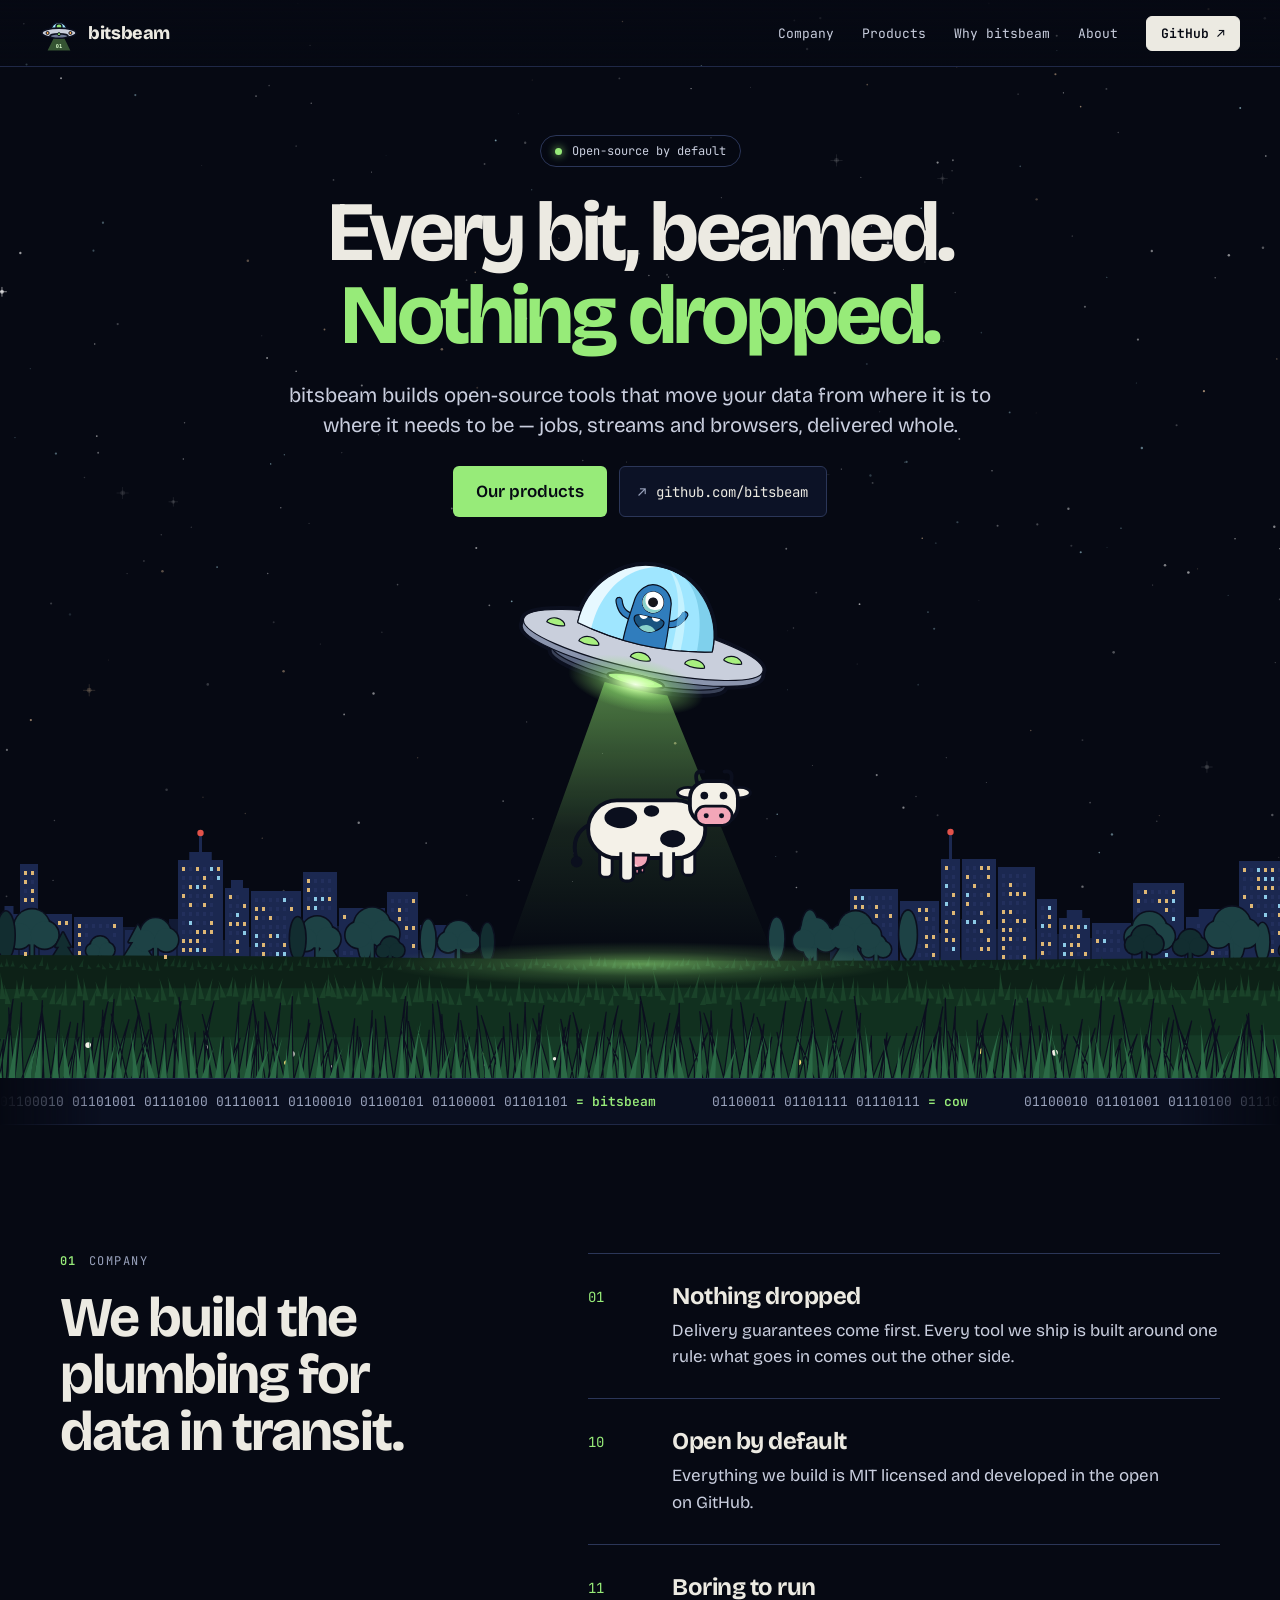
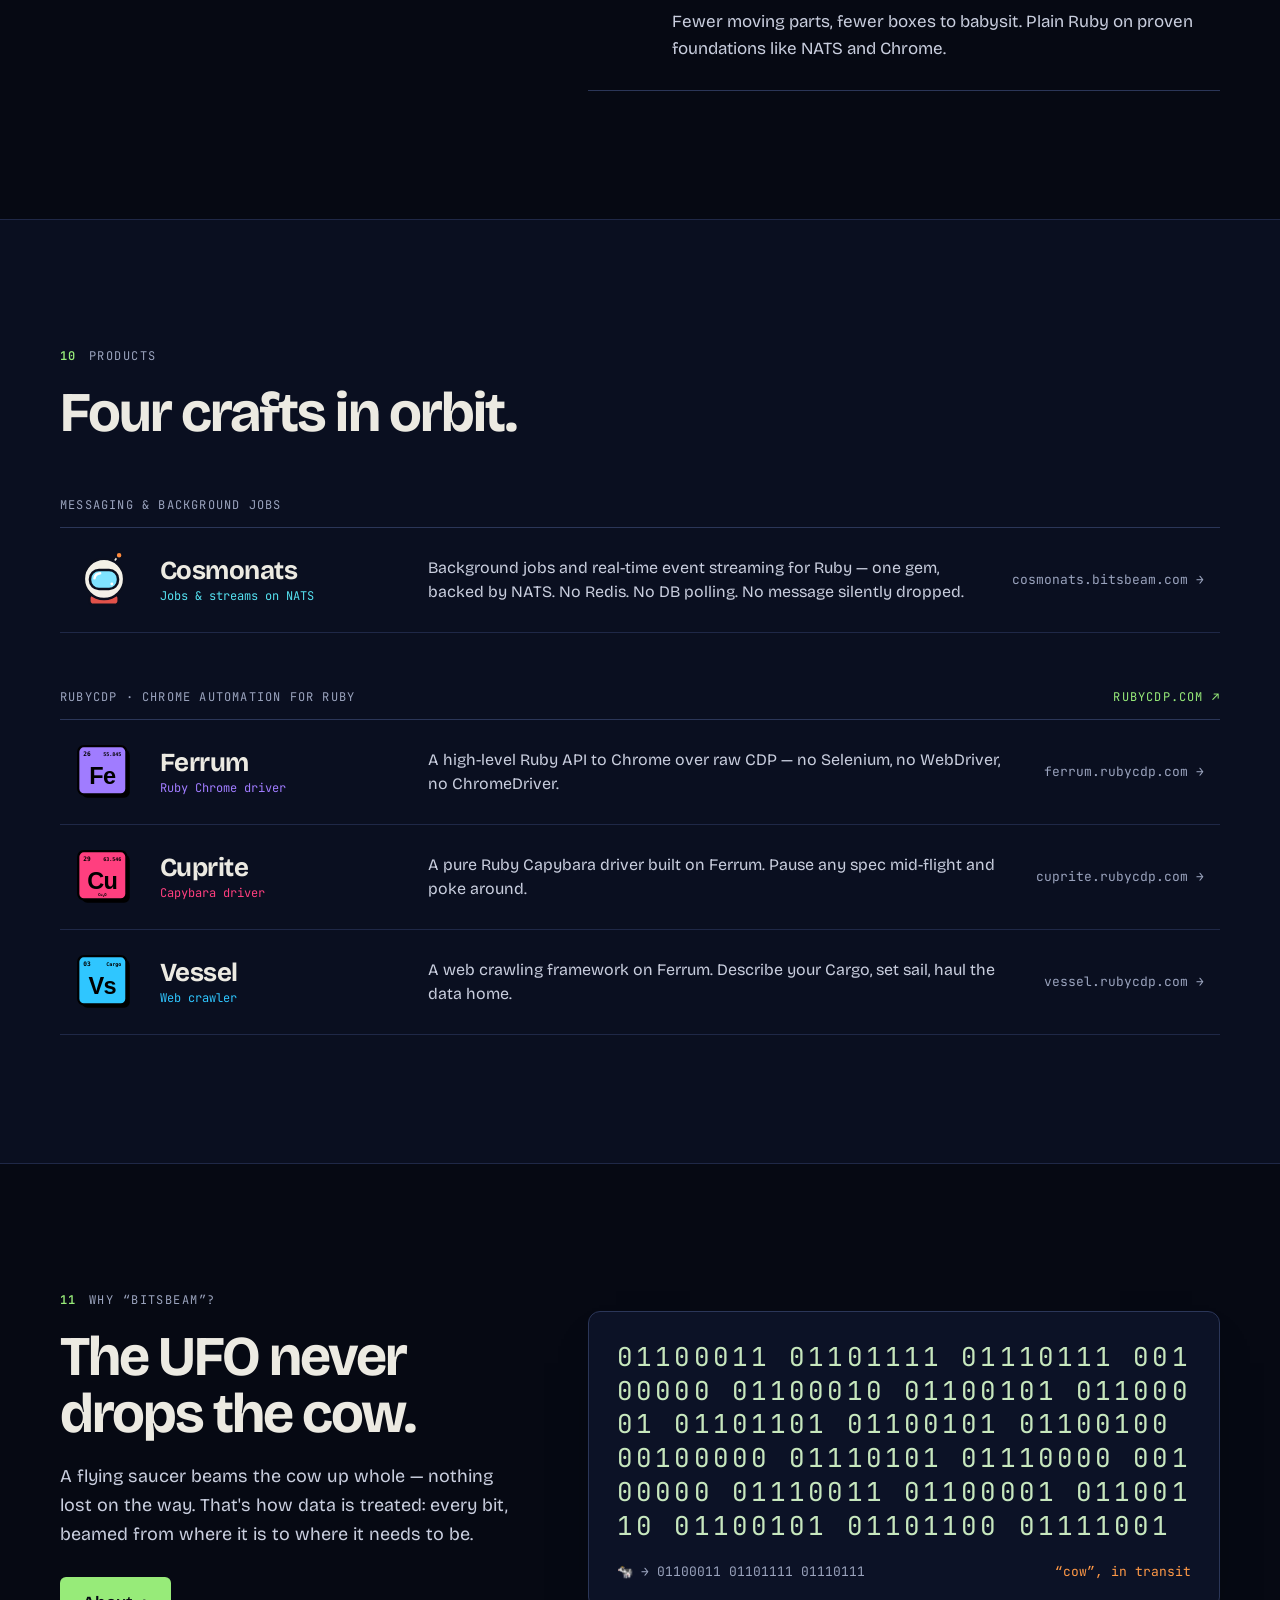
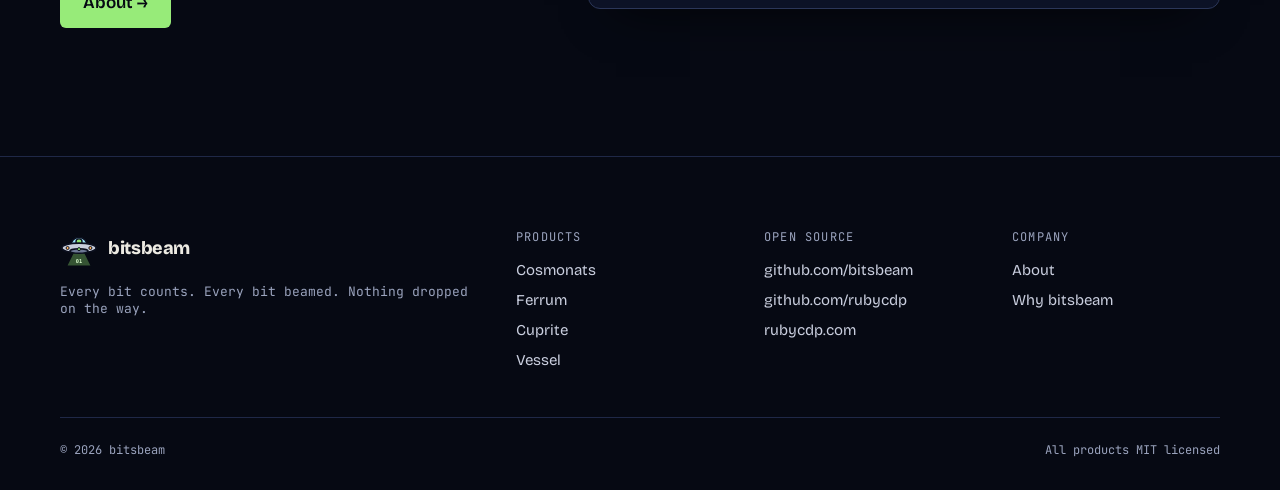
==== commit d7aefd68: "feat(ufo-scene): add waving pilot and beam up a hologram of the cow instead of the cow itself" ====
--- a/index.html
+++ b/index.html
@@ -61,77 +61,22 @@
             </linearGradient>
           </defs>
           <g class="ufo-scene__ufo">
-            <polygon points="160,128 240,128 340,430 60,430" fill="url(#beamGradient)"/>
-            <path d="M144 96 C144 -6 256 -6 256 96 Z" fill="#9fe6ff" fill-opacity="0.85" stroke="#0b0f1e" stroke-width="4"/>
-<path d="M189 40.5 H183.2 M183.2 36.8 V44.2" stroke="#0b0f1e" stroke-width="4" fill="none" stroke-linecap="round" stroke-linejoin="round"/><path d="M189 40.5 H183.2 M183.2 36.8 V44.2" stroke="#8fe36f" stroke-width="1.9" fill="none" stroke-linecap="round" stroke-linejoin="round"/><path d="M211 40.5 H216.8 M216.8 36.8 V44.2" stroke="#0b0f1e" stroke-width="4" fill="none" stroke-linecap="round" stroke-linejoin="round"/><path d="M211 40.5 H216.8 M216.8 36.8 V44.2" stroke="#8fe36f" stroke-width="1.9" fill="none" stroke-linecap="round" stroke-linejoin="round"/>
-            <path d="M195.2 72 C195.2 62 187.5 54 187 42 C186.5 31 192.5 25.5 200 25.5 C207.5 25.5 213.5 31 213 42 C212.5 54 204.8 62 204.8 72 Z" fill="#8fe36f" stroke="#0b0f1e" stroke-width="2" stroke-linejoin="round"/>
-            <g class="ufo-scene__eye">
-            <ellipse cx="200" cy="38.8" rx="6.8" ry="6.2" fill="#ffffff" stroke="#0b0f1e" stroke-width="1.6"/>
-            <circle cx="200.7" cy="39.8" r="3" fill="#0b0f1e"/>
-            <circle cx="201.8" cy="38.6" r=".95" fill="#ffffff"/>
-            </g>
-            <path class="ufo-scene__eye-shut" d="M193.4 38.6 Q200 42.6 206.6 38.6" stroke="#0b0f1e" stroke-width="1.6" fill="none" stroke-linecap="round"/>
-            <path d="M195.6 46.6 Q200 48.2 204.4 46.6" stroke="#0b0f1e" stroke-width="1.1" fill="none" stroke-linecap="round"/>
-            <path d="M190.4 44.6 L191.9 46.2" stroke="#0b0f1e" stroke-width="1.1" fill="none" stroke-linecap="round"/><path d="M209.6 44.6 L208.1 46.2" stroke="#0b0f1e" stroke-width="1.1" fill="none" stroke-linecap="round"/>
-            <path d="M195.8 56.4 Q197.9 57.6 200 56.4 Q202.1 55.2 204.2 56.4" stroke="#0b0f1e" stroke-width="1.4" fill="none" stroke-linecap="round" stroke-linejoin="round"/>
-            <path d="M195 55.2 Q194.1 56.4 195 57.6" stroke="#0b0f1e" stroke-width="1.1" fill="none" stroke-linecap="round"/><path d="M205 55.2 Q205.9 56.4 205 57.6" stroke="#0b0f1e" stroke-width="1.1" fill="none" stroke-linecap="round"/>
-            <path d="M198.4 62.5 Q200 63.3 201.6 62.5" stroke="#0b0f1e" stroke-width="1.1" fill="none" stroke-linecap="round"/>
-            <defs><radialGradient id="domeGlass" cx=".5" cy=".78" r=".62"><stop offset="0" stop-color="#ffffff" stop-opacity="0"/><stop offset=".62" stop-color="#ffffff" stop-opacity=".06"/><stop offset="1" stop-color="#ffffff" stop-opacity=".42"/></radialGradient></defs>
-            <path d="M144 96 C144 -6 256 -6 256 96 Z" fill="url(#domeGlass)"/>
-            <path d="M150.6 69.3 L151.4 66.5 L152.2 63.8 L153.1 61.2 L154.0 58.6 L155.0 56.2 L156.1 53.8 L157.3 51.5 L158.5 49.4 L159.7 47.3 L161.0 45.3 L162.4 43.4 L163.8 41.5 L165.2 39.8 L166.7 38.2 L168.2 36.6 L169.8 35.1 L171.4 33.7 L173.0 32.4 L174.7 31.2 L176.4 30.1 L178.1 29.1 L179.9 28.1 L181.6 27.2 L183.4 26.4 L185.2 25.7 L187.1 25.1 L188.9 24.6 L190.7 24.1 L190.7 24.1 L189.3 26.2 L187.9 27.8 L186.6 29.4 L185.3 30.9 L184.1 32.4 L182.9 33.9 L181.7 35.3 L180.6 36.7 L179.5 38.0 L178.3 39.4 L177.2 40.7 L176.0 42.0 L174.8 43.3 L173.6 44.7 L172.4 46.0 L171.0 47.4 L169.7 48.7 L168.2 50.2 L166.8 51.7 L165.2 53.2 L163.6 54.9 L162.0 56.6 L160.3 58.5 L158.6 60.4 L156.8 62.5 L154.9 64.7 L153.0 67.0 L150.6 69.3Z" fill="#ffffff" fill-opacity=".62"/>
-            <circle cx="176.5" cy="47.3" r="2" fill="#ffffff" fill-opacity=".9"/>
-            <path d="M231.8 37.1 L232.8 38.2 L233.9 39.4 L234.9 40.6 L235.9 41.8 L236.9 43.1 L237.9 44.4 L238.8 45.7 L239.7 47.1 L240.6 48.6 L241.5 50.1 L242.3 51.6 L243.1 53.2 L243.9 54.8 L244.6 56.5 L244.6 56.5 L243.1 55.2 L241.7 53.9 L240.5 52.6 L239.3 51.3 L238.2 50.0 L237.2 48.7 L236.3 47.4 L235.5 46.1 L234.7 44.7 L234.0 43.3 L233.3 41.9 L232.7 40.4 L232.2 38.9 L231.8 37.1Z" fill="#ffffff" fill-opacity=".28"/>
-            <ellipse cx="200" cy="102" rx="152" ry="34" fill="#c9cfdc" stroke="#0b0f1e" stroke-width="4"/>
-            <ellipse cx="200" cy="116" rx="96" ry="17" fill="#6d7894" stroke="#0b0f1e" stroke-width="4"/>
-            <ellipse cx="200" cy="126" rx="40" ry="8" fill="#7fe3ff" stroke="#0b0f1e" stroke-width="3"/>
-            <g transform="translate(78 102) scale(0.85 1)">
-              <g class="anim-blink">
-                <circle r="14" fill="#ffb15a" fill-opacity=".18"/>
-                <circle r="11" fill="#ffb15a" fill-opacity=".3"/>
-              </g>
-              <circle r="7.5" fill="#6d7894" stroke="#0b0f1e" stroke-width="1.5"/>
-              <circle r="5.5" fill="#ffb15a" stroke="#0b0f1e" stroke-width="1.2"/>
-              <circle class="anim-blink" r="2.8" fill="#fff1d6"/>
-              <circle cx="-2" cy="-2.2" r="1.3" fill="#ffffff"/>
-            </g>
-            <g transform="translate(118 110) scale(0.95 1)">
-              <g class="anim-blink delay-1">
-                <circle r="14" fill="#7fe3ff" fill-opacity=".18"/>
-                <circle r="11" fill="#7fe3ff" fill-opacity=".3"/>
-              </g>
-              <circle r="7.5" fill="#6d7894" stroke="#0b0f1e" stroke-width="1.5"/>
-              <circle r="5.5" fill="#7fe3ff" stroke="#0b0f1e" stroke-width="1.2"/>
-              <circle class="anim-blink delay-1" r="2.8" fill="#e6fbff"/>
-              <circle cx="-2" cy="-2.2" r="1.3" fill="#ffffff"/>
-            </g>
-            <g transform="translate(282 110) scale(0.95 1)">
-              <g class="anim-blink delay-2">
-                <circle r="14" fill="#7fe3ff" fill-opacity=".18"/>
-                <circle r="11" fill="#7fe3ff" fill-opacity=".3"/>
-              </g>
-              <circle r="7.5" fill="#6d7894" stroke="#0b0f1e" stroke-width="1.5"/>
-              <circle r="5.5" fill="#7fe3ff" stroke="#0b0f1e" stroke-width="1.2"/>
-              <circle class="anim-blink delay-2" r="2.8" fill="#e6fbff"/>
-              <circle cx="-2" cy="-2.2" r="1.3" fill="#ffffff"/>
-            </g>
-            <g transform="translate(322 102) scale(0.85 1)">
-              <g class="anim-blink delay-3">
-                <circle r="14" fill="#ffb15a" fill-opacity=".18"/>
-                <circle r="11" fill="#ffb15a" fill-opacity=".3"/>
-              </g>
-              <circle r="7.5" fill="#6d7894" stroke="#0b0f1e" stroke-width="1.5"/>
-              <circle r="5.5" fill="#ffb15a" stroke="#0b0f1e" stroke-width="1.2"/>
-              <circle class="anim-blink delay-3" r="2.8" fill="#fff1d6"/>
-              <circle cx="-2" cy="-2.2" r="1.3" fill="#ffffff"/>
-            </g>
+            <polygon points="166.0,134.8 224.7,147.5 340,430 60,430" fill="url(#beamGradient)"/>
+            <defs><clipPath id="ufoDomeClip"><path d="M135.0 80.8C143.8 40.2 182.4 14.1 221.2 22.6C259.9 31.0 284.1 70.8 275.3 111.4C226.7 112.6 178.6 102.1 135.0 80.8"/></clipPath><clipPath id="ufoMouthClip"><path d="M194.0 75.3C195.1 70.5 202.8 73.4 210.3 75.0C217.8 76.6 226.0 77.3 224.9 82.0C223.9 86.8 214.4 92.0 206.9 90.4C199.4 88.8 193.0 80.1 194.0 75.3"/></clipPath><radialGradient id="hatchGlow"><stop offset="0" stop-color="#f2ffe6" stop-opacity="1"/><stop offset=".22" stop-color="#c6ff9e" stop-opacity=".85"/><stop offset=".55" stop-color="#8fe36f" stop-opacity=".4"/><stop offset="1" stop-color="#8fe36f" stop-opacity="0"/></radialGradient></defs><g fill="#0b0f1e" stroke="#0b0f1e" stroke-width="7" stroke-linejoin="round"><path d="M288.7 148.5C286.5 158.6 244.1 157.9 194.0 147.0C144.0 136.1 105.1 119.0 107.3 108.9C107.6 107.9 108.6 103.9 108.6 103.9C108.6 103.9 157.1 100.6 202.0 110.4C247.2 120.3 289.7 143.2 289.7 143.2C289.7 143.2 288.9 147.5 288.7 148.5"/><path d="M289.7 144.0C287.5 154.1 245.1 153.4 195.0 142.5C144.9 131.6 106.1 114.6 108.3 104.5C110.5 94.4 152.9 95.0 203.0 105.9C253.1 116.9 291.9 133.9 289.7 144.0"/><path d="M326.7 137.5C323.7 151.4 265.4 150.5 196.6 135.4C127.7 120.4 74.3 97.0 77.3 83.1C77.7 81.7 79.1 76.3 79.1 76.3C79.1 76.3 145.7 71.7 207.5 85.2C269.7 98.7 328.0 130.2 328.0 130.2C328.0 130.2 327.0 136.1 326.7 137.5"/><path d="M328.1 131.3C325.0 145.2 266.8 144.3 197.9 129.3C129.0 114.3 75.7 90.9 78.7 77.0C81.7 63.1 140.0 64.0 208.9 79.0C277.7 94.0 331.1 117.4 328.1 131.3"/><path d="M135.0 80.8C143.8 40.2 182.4 14.1 221.2 22.6C259.9 31.0 284.1 70.8 275.3 111.4C226.7 112.6 178.6 102.1 135.0 80.8"/><path d="M275.3 111.4L275.3 111.4C275.2 111.4 275.1 111.4 275.0 111.4C275.1 111.4 275.2 111.4 275.3 111.4M275.3 111.3C275.3 111.3 275.3 111.3 275.3 111.3C275.3 111.3 275.3 111.3 275.3 111.3M275.3 111.2C275.3 111.2 275.3 111.2 275.3 111.2C275.3 111.2 275.3 111.2 275.3 111.2M275.3 111.1C275.3 111.1 275.3 111.1 275.3 111.1C275.3 111.1 275.3 111.1 275.3 111.1M275.3 111.0C275.4 111.0 275.4 111.0 275.4 111.0C275.4 111.0 275.4 111.0 275.3 111.0M275.4 110.9C275.4 110.9 275.4 110.9 275.4 110.9C275.4 110.9 275.4 110.9 275.4 110.9M275.4 110.8C275.4 110.8 275.4 110.8 275.4 110.8C275.4 110.8 275.4 110.8 275.4 110.8M275.4 110.8C275.4 110.8 275.4 110.8 275.4 110.7C275.4 110.7 275.4 110.8 275.4 110.8M275.4 110.7C275.4 110.7 275.4 110.7 275.4 110.6C275.4 110.7 275.4 110.7 275.4 110.7M275.4 110.6C275.4 110.6 275.4 110.6 275.4 110.6C275.4 110.6 275.4 110.6 275.4 110.6M275.5 110.5C275.5 110.5 275.5 110.5 275.5 110.5C275.5 110.5 275.5 110.5 275.5 110.5M275.5 110.4C275.5 110.4 275.5 110.4 275.5 110.4C275.5 110.4 275.5 110.4 275.5 110.4M275.5 110.3C275.5 110.3 275.5 110.3 275.5 110.3C275.5 110.3 275.5 110.3 275.5 110.3M275.5 110.2C275.5 110.2 275.5 110.2 275.5 110.2C275.5 110.2 275.5 110.2 275.5 110.2M275.5 110.1C275.5 110.1 275.5 110.1 275.5 110.1C275.5 110.1 275.5 110.1 275.5 110.1M275.6 110.0C275.6 110.0 275.6 110.0 275.6 110.0C275.6 110.0 275.6 110.0 275.6 110.0M275.6 109.9C275.6 109.9 275.6 109.9 275.6 109.9C275.6 109.9 275.6 109.9 275.6 109.9M275.6 109.8C275.6 109.8 275.6 109.8 275.6 109.8C275.6 109.8 275.6 109.8 275.6 109.8M275.6 109.7C275.6 109.7 275.6 109.7 275.6 109.7L275.6 109.7M275.6 109.6C275.6 109.6 275.6 109.6 275.6 109.6C275.6 109.6 275.6 109.6 275.6 109.6M275.7 109.5C275.7 109.5 275.7 109.5 275.7 109.5C275.7 109.5 275.7 109.5 275.7 109.5M275.7 109.5L275.7 109.4C275.7 109.5 275.7 109.5 275.7 109.5M275.7 109.4C275.7 109.4 275.7 109.4 275.7 109.4C275.7 109.4 275.7 109.4 275.7 109.4M275.7 109.2C275.7 109.2 275.7 109.2 275.7 109.2C275.7 109.2 275.7 109.2 275.7 109.2M275.8 109.0C275.8 109.0 275.8 109.0 275.8 109.0C275.8 109.0 275.8 109.0 275.8 109.0M275.8 108.8C275.8 108.8 275.8 108.8 275.8 108.8C275.8 108.8 275.8 108.8 275.8 108.8M275.8 108.5L275.8 108.5L275.8 108.5M275.9 108.3C275.9 108.3 275.9 108.3 275.9 108.3L275.9 108.3M275.9 108.2L275.9 108.2"/><path d="M275.3 111.4C275.2 111.4 275.1 111.4 275.0 111.4C269.8 111.5 264.6 111.5 259.3 111.3C264.8 82.8 263.8 50.3 244.4 32.4C268.1 48.0 281.3 77.6 275.9 108.2C275.9 108.2 275.9 108.3 275.9 108.3C275.9 108.3 275.9 108.3 275.9 108.3C275.9 108.4 275.9 108.5 275.8 108.5L275.8 108.5C275.8 108.6 275.8 108.7 275.8 108.8C275.8 108.8 275.8 108.8 275.8 108.8C275.8 108.9 275.8 108.9 275.8 109.0C275.8 109.0 275.8 109.0 275.8 109.0C275.7 109.0 275.7 109.1 275.7 109.2C275.7 109.2 275.7 109.2 275.7 109.2C275.7 109.2 275.7 109.3 275.7 109.4C275.7 109.4 275.7 109.4 275.7 109.4C275.7 109.4 275.7 109.4 275.7 109.4L275.7 109.5C275.7 109.5 275.7 109.5 275.7 109.5C275.7 109.5 275.7 109.5 275.7 109.5C275.6 109.6 275.6 109.6 275.6 109.6C275.6 109.6 275.6 109.6 275.6 109.6C275.6 109.7 275.6 109.7 275.6 109.7C275.6 109.7 275.6 109.7 275.6 109.7C275.6 109.8 275.6 109.8 275.6 109.8C275.6 109.8 275.6 109.8 275.6 109.8C275.6 109.9 275.6 109.9 275.6 109.9C275.6 109.9 275.6 109.9 275.6 109.9C275.6 109.9 275.6 110.0 275.6 110.0C275.6 110.0 275.6 110.0 275.6 110.0C275.6 110.0 275.5 110.1 275.5 110.1C275.5 110.1 275.5 110.1 275.5 110.1C275.5 110.1 275.5 110.2 275.5 110.2C275.5 110.2 275.5 110.2 275.5 110.2C275.5 110.2 275.5 110.3 275.5 110.3C275.5 110.3 275.5 110.3 275.5 110.3C275.5 110.3 275.5 110.3 275.5 110.4C275.5 110.4 275.5 110.4 275.5 110.4C275.5 110.4 275.5 110.4 275.5 110.5C275.5 110.5 275.5 110.5 275.5 110.5C275.5 110.5 275.5 110.5 275.4 110.6C275.4 110.6 275.4 110.6 275.4 110.6C275.4 110.6 275.4 110.6 275.4 110.6C275.4 110.7 275.4 110.7 275.4 110.7C275.4 110.7 275.4 110.7 275.4 110.7C275.4 110.8 275.4 110.8 275.4 110.8C275.4 110.8 275.4 110.8 275.4 110.8C275.4 110.8 275.4 110.8 275.4 110.8C275.4 110.9 275.4 110.9 275.4 110.9C275.4 110.9 275.4 110.9 275.4 110.9C275.4 111.0 275.4 111.0 275.4 111.0C275.4 111.0 275.4 111.0 275.3 111.0C275.3 111.1 275.3 111.1 275.3 111.1C275.3 111.1 275.3 111.1 275.3 111.1C275.3 111.2 275.3 111.2 275.3 111.2C275.3 111.2 275.3 111.2 275.3 111.2C275.3 111.2 275.3 111.3 275.3 111.3C275.3 111.3 275.3 111.3 275.3 111.3C275.3 111.3 275.3 111.4 275.3 111.4"/><path d="M242.2 110.4C239.1 110.1 235.9 109.8 232.8 109.4C234.7 101.4 236.5 93.3 237.8 85.1C241.7 83.6 244.7 80.6 246.7 78.1C246.3 92.8 243.2 104.6 242.2 110.4M239.0 76.8C240.9 59.4 239.9 42.0 231.1 26.4C234.1 28.8 238.4 33.5 241.5 42.2C244.8 51.6 246.3 60.9 246.7 69.5C246.5 69.5 246.3 69.5 246.1 69.5C245.1 69.7 244.2 70.2 243.7 71.1C243.7 71.2 241.8 74.4 239.0 76.8"/><path d="M237.8 85.1C238.3 82.3 238.6 79.6 239.0 76.8C241.8 74.4 243.7 71.2 243.7 71.1C244.2 70.2 245.1 69.7 246.1 69.5C246.3 69.5 246.5 69.5 246.7 69.5C246.8 72.4 246.8 75.3 246.7 78.1C244.7 80.6 241.7 83.6 237.8 85.1"/><path d="M152.7 74.9C162.9 46.9 185.5 24.2 217.0 22.9C219.0 22.8 220.9 22.9 222.8 23.0C222.3 22.8 221.7 22.7 221.2 22.6C182.4 14.1 143.8 40.2 135.0 80.8C139.6 83.1 144.2 85.2 148.9 87.2C150.0 83.1 151.2 79.0 152.7 74.9"/><path d="M121.6 83.9C121.6 83.9 117.1 84.6 111.9 83.5C106.8 82.4 102.9 79.9 102.9 79.9C103.5 77.2 108.3 75.0 113.4 76.1C118.6 77.2 122.2 81.3 121.6 83.9"/><path d="M157.1 104.3C157.1 104.3 152.1 105.1 146.3 103.8C140.6 102.6 136.3 99.7 136.3 99.7C137.0 96.8 142.3 94.3 148.0 95.6C153.7 96.8 157.8 101.3 157.1 104.3"/><path d="M287.1 120.0C287.1 120.0 291.0 122.5 296.1 123.7C301.3 124.8 305.9 124.1 305.9 124.1C306.4 121.4 303.0 117.4 297.9 116.3C292.7 115.2 287.7 117.3 287.1 120.0"/><path d="M246.4 123.7C246.4 123.7 250.7 126.5 256.4 127.8C262.2 129.0 267.2 128.3 267.2 128.3C267.8 125.3 264.1 120.9 258.3 119.6C252.6 118.4 247.1 120.8 246.4 123.7"/><path d="M210.6 120.8C210.6 120.8 205.6 121.6 199.9 120.3C194.1 119.1 189.9 116.2 189.9 116.2C190.5 113.3 195.8 110.8 201.5 112.1C207.3 113.3 211.3 117.8 210.6 120.8"/></g><path d="M288.7 148.5C286.5 158.6 244.1 157.9 194.0 147.0C144.0 136.1 105.1 119.0 107.3 108.9C107.6 107.9 108.6 103.9 108.6 103.9C108.6 103.9 157.1 100.6 202.0 110.4C247.2 120.3 289.7 143.2 289.7 143.2C289.7 143.2 288.9 147.5 288.7 148.5" fill="#3a4258" stroke="#0b0f1e" stroke-width="1.25" stroke-linejoin="round"/><path d="M289.7 144.0C287.5 154.1 245.1 153.4 195.0 142.5C144.9 131.6 106.1 114.6 108.3 104.5C110.5 94.4 152.9 95.0 203.0 105.9C253.1 116.9 291.9 133.9 289.7 144.0" fill="#5b6680" stroke="#0b0f1e" stroke-width="1.25" stroke-linejoin="round"/><path d="M326.7 137.5C323.7 151.4 265.4 150.5 196.6 135.4C127.7 120.4 74.3 97.0 77.3 83.1C77.7 81.7 79.1 76.3 79.1 76.3C79.1 76.3 145.7 71.7 207.5 85.2C269.7 98.7 328.0 130.2 328.0 130.2C328.0 130.2 327.0 136.1 326.7 137.5" fill="#8a94ad" stroke="#0b0f1e" stroke-width="1.25" stroke-linejoin="round"/><path d="M328.1 131.3C325.0 145.2 266.8 144.3 197.9 129.3C129.0 114.3 75.7 90.9 78.7 77.0C81.7 63.1 140.0 64.0 208.9 79.0C277.7 94.0 331.1 117.4 328.1 131.3" fill="#c9cfdc" stroke="#0b0f1e" stroke-width="1.25" stroke-linejoin="round"/><path d="M135.0 80.8C143.8 40.2 182.4 14.1 221.2 22.6C259.9 31.0 284.1 70.8 275.3 111.4C226.7 112.6 178.6 102.1 135.0 80.8" fill="#9fe6ff" stroke="#0b0f1e" stroke-width="1.25" stroke-linejoin="round"/><g clip-path="url(#ufoDomeClip)"><g class="ufo-scene__arm-r"><path d="M222.7 85.5C221.0 85.1 220.0 83.1 220.3 81.4C220.7 79.6 222.4 78.3 224.2 78.7C226.1 79.1 231.8 79.9 235.1 79.0C240.1 77.6 243.7 71.2 243.7 71.1C244.6 69.6 246.6 69.0 248.1 69.9C249.7 70.7 250.3 72.7 249.4 74.2C249.2 74.6 244.4 83.3 236.7 85.4C231.4 86.9 223.6 85.7 222.8 85.5L222.7 85.5" fill="#307dbd" stroke="#0b0f1e" stroke-width="1.25" stroke-linejoin="round"/></g><g class="ufo-scene__arm-l"><path d="M194.6 79.3C196.3 79.7 198.1 78.3 198.5 76.6C198.9 74.9 197.8 73.0 196.1 72.6C194.2 72.1 188.6 70.4 186.1 68.3C182.1 64.9 181.4 57.6 181.4 57.6C181.3 55.8 179.7 54.4 178.0 54.6C176.2 54.7 174.9 56.3 175.0 58.0C175.0 58.4 175.8 68.3 181.9 73.5C186.1 77.0 193.7 79.1 194.6 79.3L194.6 79.3" fill="#307dbd" stroke="#0b0f1e" stroke-width="1.25" stroke-linejoin="round"/></g><path d="M199.7 123.4L199.7 123.4C190.7 121.8 181.0 115.0 181.2 105.0C183.8 87.8 189.5 71.9 195.0 55.5C198.3 46.8 207.7 39.2 217.5 41.8C226.9 44.2 233.7 53.8 232.3 63.6C230.4 80.8 229.0 97.7 224.2 114.4C221.1 124.2 208.0 125.1 199.7 123.4" fill="#13a1b2"/><path d="M199.7 123.4L199.7 123.4C190.7 121.8 181.0 115.0 181.2 105.0C183.8 87.8 189.5 71.9 195.0 55.5C198.3 46.8 207.7 39.2 217.5 41.8C226.9 44.2 233.7 53.8 232.3 63.6C230.4 80.8 229.0 97.7 224.2 114.4C221.1 124.2 208.0 125.1 199.7 123.4" fill="#307dbd" stroke="#0b0f1e" stroke-width="1.25" stroke-linejoin="round"/><g class="ufo-scene__eye"><path d="M202.9 57.4C201.6 63.3 205.3 69.2 211.3 70.4C217.2 71.7 223.0 68.0 224.3 62.1C225.6 56.1 221.9 50.3 215.9 49.0C210.0 47.7 204.2 51.4 202.9 57.4" fill="#ffffff" stroke="#0b0f1e" stroke-width="1.25" stroke-linejoin="round"/><path d="M202.9 57.4C201.6 63.3 205.3 69.2 211.3 70.4C217.2 71.7 223.0 68.0 224.3 62.1C225.6 56.1 221.9 50.3 215.9 49.0C210.0 47.7 204.2 51.4 202.9 57.4" fill="#ffffff"/><path d="M207.8 50.4C203.9 56.1 205.0 65.6 213.8 67.5C217.8 68.4 221.1 67.1 223.3 64.9C221.0 69.1 216.2 71.5 211.3 70.4C205.3 69.2 201.6 63.3 202.9 57.4C203.5 54.4 205.4 51.9 207.8 50.4" fill="#89d1cb"/><path d="M209.2 58.8C208.7 61.2 210.2 63.5 212.7 64.1C215.1 64.6 217.4 63.1 218.0 60.7C218.5 58.3 217.0 55.9 214.5 55.4C212.1 54.8 209.8 56.4 209.2 58.8" fill="#16161b" stroke="#0b0f1e" stroke-width="1.25" stroke-linejoin="round"/></g><path class="ufo-scene__eye-shut" d="M201.1 57.8 Q213.6 61.5 226.1 57.8" stroke="#0b0f1e" stroke-width="2.4" fill="none" stroke-linecap="round" transform="rotate(12.3 213.6 59.7)"/><g class="ufo-scene__alien-mouth"><path d="M194.0 75.3C195.1 70.5 202.8 73.4 210.3 75.0C217.8 76.6 226.0 77.3 224.9 82.0C223.9 86.8 214.4 92.0 206.9 90.4C199.4 88.8 193.0 80.1 194.0 75.3" fill="#195380" stroke="#0b0f1e" stroke-width="1.25" stroke-linejoin="round"/><g clip-path="url(#ufoMouthClip)"><path d="M208.5 73.4C208.0 75.9 205.5 77.5 203.0 77.0C200.5 76.4 198.9 74.0 199.5 71.4C200.0 68.9 202.5 67.4 205.0 67.9C207.5 68.4 209.1 70.9 208.5 73.4" fill="#ffffff"/><path d="M212.5 74.3C212.0 76.8 213.5 79.3 216.0 79.8C218.6 80.4 221.0 78.8 221.6 76.3C222.1 73.8 220.5 71.3 218.0 70.7C215.5 70.2 213.0 71.8 212.5 74.3" fill="#ffffff"/><path d="M216.8 96.6C215.5 102.6 209.7 106.3 203.7 105.0C197.8 103.7 194.0 97.9 195.3 91.9C196.6 86.0 202.5 82.2 208.4 83.5C214.4 84.8 218.1 90.7 216.8 96.6" fill="#89d1cb"/></g></g><path class="ufo-scene__alien-mouth-shut" d="M193.7 74.9 Q209.1 76.7 224.4 74.9" stroke="#0b0f1e" stroke-width="2.2" fill="none" stroke-linecap="round" transform="rotate(12.3 209.1 75.5)"/></g><path d="M275.3 111.4L275.3 111.4C275.2 111.4 275.1 111.4 275.0 111.4C275.1 111.4 275.2 111.4 275.3 111.4M275.3 111.3C275.3 111.3 275.3 111.3 275.3 111.3C275.3 111.3 275.3 111.3 275.3 111.3M275.3 111.2C275.3 111.2 275.3 111.2 275.3 111.2C275.3 111.2 275.3 111.2 275.3 111.2M275.3 111.1C275.3 111.1 275.3 111.1 275.3 111.1C275.3 111.1 275.3 111.1 275.3 111.1M275.3 111.0C275.4 111.0 275.4 111.0 275.4 111.0C275.4 111.0 275.4 111.0 275.3 111.0M275.4 110.9C275.4 110.9 275.4 110.9 275.4 110.9C275.4 110.9 275.4 110.9 275.4 110.9M275.4 110.8C275.4 110.8 275.4 110.8 275.4 110.8C275.4 110.8 275.4 110.8 275.4 110.8M275.4 110.8C275.4 110.8 275.4 110.8 275.4 110.7C275.4 110.7 275.4 110.8 275.4 110.8M275.4 110.7C275.4 110.7 275.4 110.7 275.4 110.6C275.4 110.7 275.4 110.7 275.4 110.7M275.4 110.6C275.4 110.6 275.4 110.6 275.4 110.6C275.4 110.6 275.4 110.6 275.4 110.6M275.5 110.5C275.5 110.5 275.5 110.5 275.5 110.5C275.5 110.5 275.5 110.5 275.5 110.5M275.5 110.4C275.5 110.4 275.5 110.4 275.5 110.4C275.5 110.4 275.5 110.4 275.5 110.4M275.5 110.3C275.5 110.3 275.5 110.3 275.5 110.3C275.5 110.3 275.5 110.3 275.5 110.3M275.5 110.2C275.5 110.2 275.5 110.2 275.5 110.2C275.5 110.2 275.5 110.2 275.5 110.2M275.5 110.1C275.5 110.1 275.5 110.1 275.5 110.1C275.5 110.1 275.5 110.1 275.5 110.1M275.6 110.0C275.6 110.0 275.6 110.0 275.6 110.0C275.6 110.0 275.6 110.0 275.6 110.0M275.6 109.9C275.6 109.9 275.6 109.9 275.6 109.9C275.6 109.9 275.6 109.9 275.6 109.9M275.6 109.8C275.6 109.8 275.6 109.8 275.6 109.8C275.6 109.8 275.6 109.8 275.6 109.8M275.6 109.7C275.6 109.7 275.6 109.7 275.6 109.7L275.6 109.7M275.6 109.6C275.6 109.6 275.6 109.6 275.6 109.6C275.6 109.6 275.6 109.6 275.6 109.6M275.7 109.5C275.7 109.5 275.7 109.5 275.7 109.5C275.7 109.5 275.7 109.5 275.7 109.5M275.7 109.5L275.7 109.4C275.7 109.5 275.7 109.5 275.7 109.5M275.7 109.4C275.7 109.4 275.7 109.4 275.7 109.4C275.7 109.4 275.7 109.4 275.7 109.4M275.7 109.2C275.7 109.2 275.7 109.2 275.7 109.2C275.7 109.2 275.7 109.2 275.7 109.2M275.8 109.0C275.8 109.0 275.8 109.0 275.8 109.0C275.8 109.0 275.8 109.0 275.8 109.0M275.8 108.8C275.8 108.8 275.8 108.8 275.8 108.8C275.8 108.8 275.8 108.8 275.8 108.8M275.8 108.5L275.8 108.5L275.8 108.5M275.9 108.3C275.9 108.3 275.9 108.3 275.9 108.3L275.9 108.3M275.9 108.2L275.9 108.2" fill="#c9cfdc"/><path d="M275.3 111.4C275.2 111.4 275.1 111.4 275.0 111.4C269.8 111.5 264.6 111.5 259.3 111.3C264.8 82.8 263.8 50.3 244.4 32.4C268.1 48.0 281.3 77.6 275.9 108.2C275.9 108.2 275.9 108.3 275.9 108.3C275.9 108.3 275.9 108.3 275.9 108.3C275.9 108.4 275.9 108.5 275.8 108.5L275.8 108.5C275.8 108.6 275.8 108.7 275.8 108.8C275.8 108.8 275.8 108.8 275.8 108.8C275.8 108.9 275.8 108.9 275.8 109.0C275.8 109.0 275.8 109.0 275.8 109.0C275.7 109.0 275.7 109.1 275.7 109.2C275.7 109.2 275.7 109.2 275.7 109.2C275.7 109.2 275.7 109.3 275.7 109.4C275.7 109.4 275.7 109.4 275.7 109.4C275.7 109.4 275.7 109.4 275.7 109.4L275.7 109.5C275.7 109.5 275.7 109.5 275.7 109.5C275.7 109.5 275.7 109.5 275.7 109.5C275.6 109.6 275.6 109.6 275.6 109.6C275.6 109.6 275.6 109.6 275.6 109.6C275.6 109.7 275.6 109.7 275.6 109.7C275.6 109.7 275.6 109.7 275.6 109.7C275.6 109.8 275.6 109.8 275.6 109.8C275.6 109.8 275.6 109.8 275.6 109.8C275.6 109.9 275.6 109.9 275.6 109.9C275.6 109.9 275.6 109.9 275.6 109.9C275.6 109.9 275.6 110.0 275.6 110.0C275.6 110.0 275.6 110.0 275.6 110.0C275.6 110.0 275.5 110.1 275.5 110.1C275.5 110.1 275.5 110.1 275.5 110.1C275.5 110.1 275.5 110.2 275.5 110.2C275.5 110.2 275.5 110.2 275.5 110.2C275.5 110.2 275.5 110.3 275.5 110.3C275.5 110.3 275.5 110.3 275.5 110.3C275.5 110.3 275.5 110.3 275.5 110.4C275.5 110.4 275.5 110.4 275.5 110.4C275.5 110.4 275.5 110.4 275.5 110.5C275.5 110.5 275.5 110.5 275.5 110.5C275.5 110.5 275.5 110.5 275.4 110.6C275.4 110.6 275.4 110.6 275.4 110.6C275.4 110.6 275.4 110.6 275.4 110.6C275.4 110.7 275.4 110.7 275.4 110.7C275.4 110.7 275.4 110.7 275.4 110.7C275.4 110.8 275.4 110.8 275.4 110.8C275.4 110.8 275.4 110.8 275.4 110.8C275.4 110.8 275.4 110.8 275.4 110.8C275.4 110.9 275.4 110.9 275.4 110.9C275.4 110.9 275.4 110.9 275.4 110.9C275.4 111.0 275.4 111.0 275.4 111.0C275.4 111.0 275.4 111.0 275.3 111.0C275.3 111.1 275.3 111.1 275.3 111.1C275.3 111.1 275.3 111.1 275.3 111.1C275.3 111.2 275.3 111.2 275.3 111.2C275.3 111.2 275.3 111.2 275.3 111.2C275.3 111.2 275.3 111.3 275.3 111.3C275.3 111.3 275.3 111.3 275.3 111.3C275.3 111.3 275.3 111.4 275.3 111.4" fill="#7fd0ec"/><path d="M242.2 110.4C239.1 110.1 235.9 109.8 232.8 109.4C234.7 101.4 236.5 93.3 237.8 85.1C241.7 83.6 244.7 80.6 246.7 78.1C246.3 92.8 243.2 104.6 242.2 110.4M239.0 76.8C240.9 59.4 239.9 42.0 231.1 26.4C234.1 28.8 238.4 33.5 241.5 42.2C244.8 51.6 246.3 60.9 246.7 69.5C246.5 69.5 246.3 69.5 246.1 69.5C245.1 69.7 244.2 70.2 243.7 71.1C243.7 71.2 241.8 74.4 239.0 76.8" fill="#c4f2ff"/><g class="ufo-scene__arm-r"><path d="M237.8 85.1C238.3 82.3 238.6 79.6 239.0 76.8C241.8 74.4 243.7 71.2 243.7 71.1C244.2 70.2 245.1 69.7 246.1 69.5C246.3 69.5 246.5 69.5 246.7 69.5C246.8 72.4 246.8 75.3 246.7 78.1C244.7 80.6 241.7 83.6 237.8 85.1" fill="#55a2d4"/></g><path d="M152.7 74.9C162.9 46.9 185.5 24.2 217.0 22.9C219.0 22.8 220.9 22.9 222.8 23.0C222.3 22.8 221.7 22.7 221.2 22.6C182.4 14.1 143.8 40.2 135.0 80.8C139.6 83.1 144.2 85.2 148.9 87.2C150.0 83.1 151.2 79.0 152.7 74.9" fill="#e6f8ff"/><path d="M121.6 83.9C121.6 83.9 117.1 84.6 111.9 83.5C106.8 82.4 102.9 79.9 102.9 79.9C103.5 77.2 108.3 75.0 113.4 76.1C118.6 77.2 122.2 81.3 121.6 83.9" fill="#a8f07f" stroke="#0b0f1e" stroke-width="1.25" stroke-linejoin="round"/><path d="M157.1 104.3C157.1 104.3 152.1 105.1 146.3 103.8C140.6 102.6 136.3 99.7 136.3 99.7C137.0 96.8 142.3 94.3 148.0 95.6C153.7 96.8 157.8 101.3 157.1 104.3" fill="#a8f07f" stroke="#0b0f1e" stroke-width="1.25" stroke-linejoin="round"/><path d="M287.1 120.0C287.1 120.0 291.0 122.5 296.1 123.7C301.3 124.8 305.9 124.1 305.9 124.1C306.4 121.4 303.0 117.4 297.9 116.3C292.7 115.2 287.7 117.3 287.1 120.0" fill="#a8f07f" stroke="#0b0f1e" stroke-width="1.25" stroke-linejoin="round"/><path d="M246.4 123.7C246.4 123.7 250.7 126.5 256.4 127.8C262.2 129.0 267.2 128.3 267.2 128.3C267.8 125.3 264.1 120.9 258.3 119.6C252.6 118.4 247.1 120.8 246.4 123.7" fill="#a8f07f" stroke="#0b0f1e" stroke-width="1.25" stroke-linejoin="round"/><path d="M210.6 120.8C210.6 120.8 205.6 121.6 199.9 120.3C194.1 119.1 189.9 116.2 189.9 116.2C190.5 113.3 195.8 110.8 201.5 112.1C207.3 113.3 211.3 117.8 210.6 120.8" fill="#a8f07f" stroke="#0b0f1e" stroke-width="1.25" stroke-linejoin="round"/><path d="M135.0 80.8C143.8 40.2 182.4 14.1 221.2 22.6C259.9 31.0 284.1 70.8 275.3 111.4C226.7 112.6 178.6 102.1 135.0 80.8" fill="none" stroke="#0b0f1e" stroke-width="1.25" stroke-linejoin="round"/><g transform="rotate(12.2 195.4 141.2)"><ellipse cx="195.4" cy="141.2" rx="30" ry="5.8" fill="#b9f59a" stroke="#0b0f1e" stroke-width="2.6"/><ellipse cx="195.4" cy="140.6" rx="19.8" ry="2.9" fill="#eaffd9"/></g><g class="ufo-scene__hatch-glow"><g transform="rotate(12.2 195.4 145.2)"><ellipse class="ufo-scene__hatch-pulse" cx="195.4" cy="145.2" rx="72" ry="28" fill="url(#hatchGlow)"/></g></g>
           </g>
         </svg>
         <svg class="ufo-scene__layer ufo-scene__layer--front" viewBox="0 0 400 480">
           <defs>
-            <clipPath id="cowHatch"><path class="ufo-scene__hatch-clip" d="M-50 102 L48 102 L48.0 102.0 L53.1 110.7 L58.1 114.2 L63.2 116.8 L68.3 119.0 L73.3 120.8 L78.4 122.4 L83.5 123.8 L88.5 125.1 L93.6 126.3 L98.7 127.3 L103.7 128.3 L108.8 129.2 L113.9 130.0 L118.9 130.8 L124.0 131.4 L129.1 132.1 L134.1 132.6 L139.2 133.2 L144.3 133.6 L149.3 134.1 L154.4 134.4 L159.5 134.8 L164.5 135.1 L169.6 135.3 L174.7 135.5 L179.7 135.7 L184.8 135.8 L189.9 135.9 L194.9 136.0 L200.0 136.0 L205.1 136.0 L210.1 135.9 L215.2 135.8 L220.3 135.7 L225.3 135.5 L230.4 135.3 L235.5 135.1 L240.5 134.8 L245.6 134.4 L250.7 134.1 L255.7 133.6 L260.8 133.2 L265.9 132.6 L270.9 132.1 L276.0 131.4 L281.1 130.8 L286.1 130.0 L291.2 129.2 L296.3 128.3 L301.3 127.3 L306.4 126.3 L311.5 125.1 L316.5 123.8 L321.6 122.4 L326.7 120.8 L331.7 119.0 L336.8 116.8 L341.9 114.2 L346.9 110.7 L352.0 102.0 L452 102 L452 600 L-50 600 Z"/><ellipse class="ufo-scene__hatch-clip" cx="200" cy="126" rx="40" ry="8"/><rect class="ufo-scene__hatch-clip" x="160" y="126" width="80" height="12"/></clipPath>
+            <filter id="holoFx" x="-20%" y="-20%" width="140%" height="140%">
+              <feColorMatrix type="matrix" values="0.10 0.10 0.10 0 0.05  0.35 0.45 0.20 0 0.30  0.30 0.40 0.25 0 0.25  0 0 0 0.62 0" result="tint"/>
+              <feGaussianBlur in="tint" stdDeviation="2.2" result="bloom"/>
+              <feMerge><feMergeNode in="bloom"/><feMergeNode in="tint"/></feMerge>
+            </filter>
+            <pattern id="holoScan" width="4" height="4" patternUnits="userSpaceOnUse"><rect width="4" height="2.6" fill="#fff"/><rect y="2.6" width="4" height="1.4" fill="#fff" fill-opacity=".35"/></pattern>
+            <mask id="holoLines" maskUnits="userSpaceOnUse" x="-100" y="-100" width="600" height="700"><rect x="-100" y="-100" width="600" height="700" fill="url(#holoScan)"/></mask>
+            <clipPath id="cowHatch"><path class="ufo-scene__hatch-clip" d="M-200 88.8 L77.3 88.8 L83.6 93.0 L89.9 97.5 L96.1 102.2 L102.4 109.6 L108.7 115.6 L115.0 118.9 L121.2 122.2 L127.5 125.7 L133.8 129.1 L140.0 129.1 L146.3 132.5 L152.6 132.5 L158.8 135.9 L165.1 139.1 L171.4 139.1 L177.6 142.1 L183.9 142.1 L190.2 145.0 L196.4 145.0 L202.7 147.5 L209.0 147.5 L215.2 149.6 L221.5 149.6 L227.8 151.2 L234.1 151.2 L240.3 152.5 L246.6 153.3 L252.9 153.3 L259.1 153.6 L265.4 153.6 L271.7 153.5 L277.9 153.0 L284.2 152.0 L290.5 150.6 L296.7 145.2 L303.0 145.2 L309.3 144.5 L315.5 143.1 L321.8 141.2 L328.1 138.6 L600 138.6 L600 800 L-200 800 Z"/><ellipse class="ufo-scene__hatch-clip" cx="195.4" cy="141.2" rx="30" ry="6.2" transform="rotate(12.2 195.4 141.2)"/><rect class="ufo-scene__hatch-clip" x="165.4" y="141.2" width="60" height="90" transform="rotate(12.2 195.4 141.2)"/></clipPath>
           </defs>
-          <g clip-path="url(#cowHatch)"><g class="ufo-scene__lift"><g class="ufo-scene__shrink">
-          <g class="ufo-scene__cow">
+          <g class="ufo-scene__cow-pos"><g class="ufo-scene__cow" id="cowArt">
             <!-- far legs -->
             <rect x="158" y="310" width="13" height="36" rx="5" fill="#f4f1e8" stroke="#0b0f1e" stroke-width="3"/>
             <rect x="180" y="310" width="13" height="40" rx="5" fill="#f4f1e8" stroke="#0b0f1e" stroke-width="3"/>
@@ -167,12 +112,15 @@
             <circle cx="287" cy="261" r="4" fill="#0b0f1e"/>
             <ellipse class="ufo-scene__mouth" cx="277" cy="288" rx="6" ry="3.5" fill="#0b0f1e"/>
           </g>
-          </g></g></g>
           <!-- "Mooooo!" bubble, shown just before the cow is beamed up (application.js §6) -->
           <g class="ufo-scene__moo">
             <path d="M300 178 H376 Q390 178 390 192 V204 Q390 218 376 218 H312 L294 238 L300 218 Q286 218 286 204 V192 Q286 178 300 178 Z" fill="#f4f1e8" stroke="#0b0f1e" stroke-width="3" stroke-linejoin="round"/>
             <text x="338" y="204" text-anchor="middle" font-family="'JetBrains Mono', ui-monospace, monospace" font-size="17" font-weight="700" fill="#0b0f1e">Mooooo!</text>
           </g>
+          </g>
+          <g clip-path="url(#cowHatch)"><g class="ufo-scene__lift"><g class="ufo-scene__shrink">
+            <g class="ufo-scene__holo" filter="url(#holoFx)" mask="url(#holoLines)"><use href="#cowArt"/></g>
+          </g></g></g>
         </svg>
       </figure>
         <img class="bb-band" src="assets/img/landscape.svg" alt="" aria-hidden="true">
--- a/assets/application.css
+++ b/assets/application.css
@@ -551,14 +551,14 @@
 }
 .ufo-scene__layer--front { z-index: 2; pointer-events: none; }
 .ufo-scene__ufo { animation: bob 4s ease-in-out infinite; }
-.ufo-scene__cow { transform-box: fill-box; transform-origin: center; animation: cowfloat 5s ease-in-out infinite; }
+.ufo-scene__cow { transform-box: fill-box; transform-origin: center; }
 
 /* Binary data rising inside the tractor beam */
 .beam {
   position: absolute;
   inset: 0;
   z-index: 1;
-  clip-path: polygon(40% 26.7%, 60% 26.7%, 85% 89.6%, 15% 89.6%);
+  clip-path: polygon(41.5% 28.1%, 56.2% 30.7%, 85% 89.6%, 15% 89.6%);
   filter: blur(0.8px);
   -webkit-mask-image: linear-gradient(to top, #000 0%, #000 25%, rgba(0,0,0,.15) 80%, transparent 92%);
           mask-image: linear-gradient(to top, #000 0%, #000 25%, rgba(0,0,0,.15) 80%, transparent 92%);
@@ -1098,17 +1098,48 @@
 .ufo-scene[data-abduct] .ufo-scene__shrink { animation: bb-shrink 84s linear infinite; }
 .ufo-scene[data-abduct] .beam,
 .ufo-scene[data-abduct] .ufo-scene__ufo > polygon,
+.ufo-scene[data-abduct] .ufo-scene__hatch-glow,
 .bb-stage .bb-glow { animation: bb-beam 84s linear infinite; }
 
 .ufo-scene__eye { transform-box: fill-box; transform-origin: center; animation: alien-blink 42s linear infinite; }
 .ufo-scene__eye-shut { opacity: 0; animation: alien-blink-shut 42s linear infinite; }
-@keyframes alien-blink { 2.548%, 2.786%, 19.929%, 20.167%, 33.024%, 33.286%, 33.762%, 34.024%, 53.500%, 53.738%, 67.071%, 67.333%, 67.810%, 68.071%, 87.310%, 87.548% { transform: scaleY(.02); } 0%, 2.381%, 2.952%, 19.762%, 20.333%, 32.857%, 33.452%, 33.571%, 34.190%, 53.333%, 53.905%, 66.905%, 67.500%, 67.619%, 68.238%, 87.143%, 87.714%, 100% { transform: scaleY(1); } }
+@keyframes alien-blink { 2.548%, 2.786%, 19.929%, 20.167%, 33.024%, 33.286%, 33.762%, 34.024%, 53.500%, 53.738%, 67.071%, 67.333%, 67.810%, 68.071%, 87.310%, 87.548% { transform: rotate(12.3deg) scaleY(.02) rotate(-12.3deg); } 0%, 2.381%, 2.952%, 19.762%, 20.333%, 32.857%, 33.452%, 33.571%, 34.190%, 53.333%, 53.905%, 66.905%, 67.500%, 67.619%, 68.238%, 87.143%, 87.714%, 100% { transform: rotate(12.3deg) scaleY(1) rotate(-12.3deg); } }
 @keyframes alien-blink-shut { 2.548%, 2.786%, 19.929%, 20.167%, 33.024%, 33.286%, 33.762%, 34.024%, 53.500%, 53.738%, 67.071%, 67.333%, 67.810%, 68.071%, 87.310%, 87.548% { opacity: 1; } 0%, 2.536%, 2.798%, 19.917%, 20.179%, 33.012%, 33.298%, 33.750%, 34.036%, 53.488%, 53.750%, 67.060%, 67.345%, 67.798%, 68.083%, 87.298%, 87.560%, 100% { opacity: 0; } }
 @media (prefers-reduced-motion: reduce) { .ufo-scene__eye, .ufo-scene__eye-shut { animation: none; } }
 
+.ufo-scene__arm-r, .ufo-scene__arm-l, .ufo-scene__alien-mouth { transform-box: view-box; }
+.ufo-scene__arm-r { transform-origin: 222.1px 83.6px; animation: alien-wave-r 1.5s ease-in-out infinite alternate; }
+.ufo-scene__arm-l { transform-origin: 197px 78px; animation: alien-wave-l 1.9s ease-in-out infinite alternate; }
+.ufo-scene__alien-mouth { transform-origin: 209.1px 75.5px; animation: alien-chatter 8.5s ease-in-out infinite; }
+@keyframes alien-wave-r { 0% { transform: rotate(-14deg); } 100% { transform: rotate(12deg); } }
+@keyframes alien-wave-l { 0% { transform: rotate(10deg); } 100% { transform: rotate(-16deg); } }
+@keyframes alien-chatter {
+  0%, 70%, 100% { transform: rotate(12.3deg) scaleY(1) rotate(-12.3deg); }
+  74%, 82% { transform: rotate(12.3deg) scaleY(.02) rotate(-12.3deg); }
+  78%, 86% { transform: rotate(12.3deg) scaleY(1) rotate(-12.3deg); }
+}
+.ufo-scene__alien-mouth-shut { opacity: 0; animation: alien-chatter-shut 8.5s linear infinite; }
+@keyframes alien-chatter-shut {
+  0%, 72.6%, 75.4%, 80.6%, 83.4%, 100% { opacity: 0; }
+  73.4%, 74.6%, 81.4%, 82.6% { opacity: 1; }
+}
+@media (prefers-reduced-motion: reduce) { .ufo-scene__arm-r, .ufo-scene__arm-l, .ufo-scene__alien-mouth, .ufo-scene__alien-mouth-shut { animation: none; } }
+
+.ufo-scene__hatch-pulse { transform-box: fill-box; transform-origin: center; animation: hatch-pulse 2.4s ease-in-out infinite; }
+@keyframes hatch-pulse { 0%, 100% { opacity: .75; scale: 1; } 50% { opacity: 1; scale: 1.12; } }
+@media (prefers-reduced-motion: reduce) { .ufo-scene__hatch-pulse { animation: none; } }
+
+.ufo-scene__cow-pos { transform-box: view-box; transform-origin: 220px 300px; animation: bb-cow 84s linear infinite; }
+@keyframes bb-cow { 0% { transform: translate(0px, 59.00px) rotate(4.19deg); } 0.298% { transform: translate(0px, 61.47px) rotate(4.49deg); } 0.595% { transform: translate(0px, 63.70px) rotate(4.35deg); } 0.893% { transform: translate(0px, 65.47px) rotate(3.78deg); } 1.19% { transform: translate(0px, 66.61px) rotate(2.85deg); } 1.488% { transform: translate(0px, 67.00px) rotate(1.63deg); } 1.786% { transform: translate(0px, 66.61px) rotate(0.25deg); } 2.083% { transform: translate(0px, 65.47px) rotate(-1.15deg); } 2.381% { transform: translate(0px, 63.70px) rotate(-2.43deg); } 2.679% { transform: translate(0px, 61.47px) rotate(-3.49deg); } 2.976% { transform: translate(0px, 59.00px) rotate(-4.19deg); } 3.274% { transform: translate(0px, 56.53px) rotate(-4.49deg); } 3.571% { transform: translate(0px, 54.30px) rotate(-4.35deg); } 3.869% { transform: translate(0px, 52.53px) rotate(-3.78deg); } 4.167% { transform: translate(0px, 51.39px) rotate(-2.85deg); } 4.464% { transform: translate(0px, 51.00px) rotate(-1.63deg); } 4.762% { transform: translate(0px, 51.39px) rotate(-0.25deg); } 5.06% { transform: translate(0px, 52.53px) rotate(1.15deg); } 5.357% { transform: translate(0px, 54.30px) rotate(2.43deg); } 5.655% { transform: translate(0px, 56.53px) rotate(3.49deg); } 5.952% { transform: translate(0px, 59.00px) rotate(4.19deg); } 6.25% { transform: translate(0px, 61.47px) rotate(4.49deg); } 6.548% { transform: translate(0px, 63.70px) rotate(4.35deg); } 6.845% { transform: translate(0px, 65.47px) rotate(3.78deg); } 7.143% { transform: translate(0px, 66.61px) rotate(2.85deg); } 7.44% { transform: translate(0px, 67.00px) rotate(1.63deg); } 7.738% { transform: translate(0px, 66.61px) rotate(0.25deg); } 8.036% { transform: translate(0px, 65.47px) rotate(-1.15deg); } 8.333% { transform: translate(0px, 63.70px) rotate(-2.43deg); } 8.631% { transform: translate(0px, 61.47px) rotate(-3.49deg); } 8.929% { transform: translate(0px, 59.00px) rotate(-4.19deg); } 9.226% { transform: translate(0px, 56.53px) rotate(-4.49deg); } 9.524% { transform: translate(0px, 54.30px) rotate(-4.35deg); } 9.821% { transform: translate(0px, 52.53px) rotate(-3.78deg); } 10.119% { transform: translate(0px, 51.39px) rotate(-2.85deg); } 10.417% { transform: translate(0px, 51.00px) rotate(-1.63deg); } 10.714% { transform: translate(0px, 51.39px) rotate(-0.25deg); } 11.012% { transform: translate(0px, 52.53px) rotate(1.15deg); } 11.31% { transform: translate(0px, 54.30px) rotate(2.43deg); } 11.607% { transform: translate(0px, 56.53px) rotate(3.49deg); } 11.905% { transform: translate(0px, 59.00px) rotate(4.19deg); } 12.202% { transform: translate(0px, 61.47px) rotate(4.49deg); } 12.5% { transform: translate(0px, 63.70px) rotate(4.35deg); } 12.798% { transform: translate(0px, 65.47px) rotate(3.78deg); } 13.095% { transform: translate(0px, 66.61px) rotate(2.85deg); } 13.393% { transform: translate(0px, 67.00px) rotate(1.63deg); } 13.69% { transform: translate(0px, 66.61px) rotate(0.25deg); } 13.988% { transform: translate(0px, 65.47px) rotate(-1.15deg); } 14.286% { transform: translate(0px, 63.70px) rotate(-2.43deg); } 14.583% { transform: translate(0px, 61.47px) rotate(-3.49deg); } 14.881% { transform: translate(0px, 59.00px) rotate(-4.19deg); } 15.179% { transform: translate(0px, 56.53px) rotate(-4.49deg); } 15.476% { transform: translate(0px, 54.30px) rotate(-4.35deg); } 15.774% { transform: translate(0px, 52.53px) rotate(-3.78deg); } 16.071% { transform: translate(0px, 51.39px) rotate(-2.85deg); } 16.369% { transform: translate(0px, 51.00px) rotate(-1.63deg); } 16.667% { transform: translate(0px, 51.39px) rotate(-0.25deg); } 16.964% { transform: translate(0px, 52.53px) rotate(1.15deg); } 17.262% { transform: translate(0px, 54.30px) rotate(2.43deg); } 17.56% { transform: translate(0px, 56.53px) rotate(3.49deg); } 17.857% { transform: translate(0px, 59.00px) rotate(4.19deg); } 18.155% { transform: translate(0px, 61.47px) rotate(4.49deg); } 18.452% { transform: translate(0px, 63.70px) rotate(4.35deg); } 18.75% { transform: translate(0px, 65.47px) rotate(3.78deg); } 18.81% { transform: translate(0px, 65.75px) rotate(3.62deg); } 18.929% { transform: translate(0px, 67.07px) rotate(3.13deg); } 19.048% { transform: translate(0px, 69.87px) rotate(2.39deg); } 19.167% { transform: translate(0px, 74.11px) rotate(1.53deg); } 19.286% { transform: translate(0px, 79.79px) rotate(0.68deg); } 19.345% { transform: translate(0px, 83.20px) rotate(0.31deg); } 19.405% { transform: translate(0px, 87.00px) rotate(0.00deg); } 19.524% { transform: translate(0px, 83.87px) rotate(0.00deg); } 19.607% { transform: translate(0px, 83.00px) rotate(0.00deg); } 19.643% { transform: translate(0px, 83.10px) rotate(0.00deg); } 19.702% { transform: translate(0px, 83.87px) rotate(-0.00deg); } 19.821% { transform: translate(0px, 87.00px) rotate(-0.00deg); } 19.94% { transform: translate(0px, 87.00px) rotate(-0.00deg); } 20.238% { transform: translate(0px, 87.00px) rotate(-0.00deg); } 20.536% { transform: translate(0px, 87.00px) rotate(-0.00deg); } 20.833% { transform: translate(0px, 87.00px) rotate(-0.00deg); } 21.131% { transform: translate(0px, 87.00px) rotate(-0.00deg); } 21.429% { transform: translate(0px, 87.00px) rotate(-0.00deg); } 21.726% { transform: translate(0px, 87.00px) rotate(-0.00deg); } 22.024% { transform: translate(0px, 87.00px) rotate(-0.00deg); } 22.321% { transform: translate(0px, 87.00px) rotate(-0.00deg); } 22.619% { transform: translate(0px, 87.00px) rotate(-0.00deg); } 22.917% { transform: translate(0px, 87.00px) rotate(0.00deg); } 23.214% { transform: translate(0px, 87.00px) rotate(0.00deg); } 23.512% { transform: translate(0px, 87.00px) rotate(0.00deg); } 23.81% { transform: translate(0px, 87.00px) rotate(0.00deg); } 24.107% { transform: translate(0px, 87.00px) rotate(0.00deg); } 24.405% { transform: translate(0px, 87.00px) rotate(0.00deg); } 24.702% { transform: translate(0px, 87.00px) rotate(0.00deg); } 25% { transform: translate(0px, 87.00px) rotate(0.00deg); } 25.298% { transform: translate(0px, 87.00px) rotate(0.00deg); } 25.595% { transform: translate(0px, 87.00px) rotate(0.00deg); } 25.893% { transform: translate(0px, 87.00px) rotate(-0.00deg); } 26.19% { transform: translate(0px, 87.00px) rotate(-0.00deg); } 26.488% { transform: translate(0px, 87.00px) rotate(-0.00deg); } 26.786% { transform: translate(0px, 87.00px) rotate(-0.00deg); } 27.083% { transform: translate(0px, 87.00px) rotate(-0.00deg); } 27.381% { transform: translate(0px, 87.00px) rotate(-0.00deg); } 27.679% { transform: translate(0px, 87.00px) rotate(-0.00deg); } 27.976% { transform: translate(0px, 87.00px) rotate(-0.00deg); } 28.274% { transform: translate(0px, 87.00px) rotate(-0.00deg); } 28.571% { transform: translate(0px, 87.00px) rotate(-0.00deg); } 28.869% { transform: translate(0px, 87.00px) rotate(0.00deg); } 29.167% { transform: translate(0px, 87.00px) rotate(0.00deg); } 29.464% { transform: translate(0px, 87.00px) rotate(0.00deg); } 29.762% { transform: translate(0px, 87.00px) rotate(0.00deg); } 30.06% { transform: translate(0px, 87.00px) rotate(0.00deg); } 30.357% { transform: translate(0px, 87.00px) rotate(0.00deg); } 30.655% { transform: translate(0px, 87.00px) rotate(0.00deg); } 30.952% { transform: translate(0px, 87.00px) rotate(0.00deg); } 31.25% { transform: translate(0px, 87.00px) rotate(0.00deg); } 31.548% { transform: translate(0px, 87.00px) rotate(0.00deg); } 31.845% { transform: translate(0px, 87.00px) rotate(-0.00deg); } 32.143% { transform: translate(0px, 86.70px) rotate(-0.03deg); } 32.44% { transform: translate(0px, 83.48px) rotate(-0.48deg); } 32.738% { transform: translate(0px, 77.14px) rotate(-1.48deg); } 33.036% { transform: translate(0px, 68.73px) rotate(-2.69deg); } 33.333% { transform: translate(0px, 60.03px) rotate(-3.59deg); } 33.631% { transform: translate(0px, 53.49px) rotate(-3.68deg); } 33.929% { transform: translate(0px, 51.39px) rotate(-2.85deg); } 34.226% { transform: translate(0px, 51.00px) rotate(-1.63deg); } 34.524% { transform: translate(0px, 51.39px) rotate(-0.25deg); } 34.821% { transform: translate(0px, 52.53px) rotate(1.15deg); } 35.119% { transform: translate(0px, 54.30px) rotate(2.43deg); } 35.417% { transform: translate(0px, 56.53px) rotate(3.49deg); } 35.714% { transform: translate(0px, 59.00px) rotate(4.19deg); } 36.012% { transform: translate(0px, 61.47px) rotate(4.49deg); } 36.31% { transform: translate(0px, 63.70px) rotate(4.35deg); } 36.607% { transform: translate(0px, 65.47px) rotate(3.78deg); } 36.905% { transform: translate(0px, 66.61px) rotate(2.85deg); } 37.202% { transform: translate(0px, 67.00px) rotate(1.63deg); } 37.5% { transform: translate(0px, 66.61px) rotate(0.25deg); } 37.798% { transform: translate(0px, 65.47px) rotate(-1.15deg); } 38.095% { transform: translate(0px, 63.70px) rotate(-2.43deg); } 38.393% { transform: translate(0px, 61.47px) rotate(-3.49deg); } 38.69% { transform: translate(0px, 59.00px) rotate(-4.19deg); } 38.988% { transform: translate(0px, 56.53px) rotate(-4.49deg); } 39.286% { transform: translate(0px, 54.30px) rotate(-4.35deg); } 39.583% { transform: translate(0px, 52.53px) rotate(-3.78deg); } 39.881% { transform: translate(0px, 51.39px) rotate(-2.85deg); } 40.179% { transform: translate(0px, 51.00px) rotate(-1.63deg); } 40.476% { transform: translate(0px, 51.39px) rotate(-0.25deg); } 40.774% { transform: translate(0px, 52.53px) rotate(1.15deg); } 41.071% { transform: translate(0px, 54.30px) rotate(2.43deg); } 41.369% { transform: translate(0px, 56.53px) rotate(3.49deg); } 41.667% { transform: translate(0px, 59.00px) rotate(4.19deg); } 41.964% { transform: translate(0px, 61.47px) rotate(4.49deg); } 42.262% { transform: translate(0px, 63.70px) rotate(4.35deg); } 42.56% { transform: translate(0px, 65.47px) rotate(3.78deg); } 42.857% { transform: translate(0px, 66.61px) rotate(2.85deg); } 43.155% { transform: translate(0px, 67.00px) rotate(1.63deg); } 43.452% { transform: translate(0px, 66.61px) rotate(0.25deg); } 43.75% { transform: translate(0px, 65.47px) rotate(-1.15deg); } 44.048% { transform: translate(0px, 63.70px) rotate(-2.43deg); } 44.345% { transform: translate(0px, 61.47px) rotate(-3.49deg); } 44.643% { transform: translate(0px, 59.00px) rotate(-4.19deg); } 44.94% { transform: translate(0px, 56.53px) rotate(-4.49deg); } 45.238% { transform: translate(0px, 54.30px) rotate(-4.35deg); } 45.536% { transform: translate(0px, 52.53px) rotate(-3.78deg); } 45.833% { transform: translate(0px, 51.39px) rotate(-2.85deg); } 46.131% { transform: translate(0px, 51.00px) rotate(-1.63deg); } 46.429% { transform: translate(0px, 51.39px) rotate(-0.25deg); } 46.726% { transform: translate(0px, 52.53px) rotate(1.15deg); } 47.024% { transform: translate(0px, 54.30px) rotate(2.43deg); } 47.321% { transform: translate(0px, 56.53px) rotate(3.49deg); } 47.619% { transform: translate(0px, 59.00px) rotate(4.19deg); } 47.917% { transform: translate(0px, 61.47px) rotate(4.49deg); } 48.214% { transform: translate(0px, 63.70px) rotate(4.35deg); } 48.512% { transform: translate(0px, 65.47px) rotate(3.78deg); } 48.81% { transform: translate(0px, 66.61px) rotate(2.85deg); } 49.107% { transform: translate(0px, 67.00px) rotate(1.63deg); } 49.405% { transform: translate(0px, 66.61px) rotate(0.25deg); } 49.702% { transform: translate(0px, 65.47px) rotate(-1.15deg); } 50% { transform: translate(0px, 63.70px) rotate(-2.43deg); } 50.298% { transform: translate(0px, 61.47px) rotate(-3.49deg); } 50.595% { transform: translate(0px, 59.00px) rotate(-4.19deg); } 50.893% { transform: translate(0px, 56.53px) rotate(-4.49deg); } 51.19% { transform: translate(0px, 54.30px) rotate(-4.35deg); } 51.488% { transform: translate(0px, 52.53px) rotate(-3.78deg); } 51.786% { transform: translate(0px, 51.39px) rotate(-2.85deg); } 52.083% { transform: translate(0px, 51.00px) rotate(-1.63deg); } 52.381% { transform: translate(0px, 51.39px) rotate(-0.25deg); } 52.679% { transform: translate(0px, 52.53px) rotate(1.15deg); } 52.976% { transform: translate(0px, 54.30px) rotate(2.43deg); } 53.274% { transform: translate(0px, 56.53px) rotate(3.49deg); } 53.571% { transform: translate(0px, 59.00px) rotate(4.19deg); } 53.869% { transform: translate(0px, 61.47px) rotate(4.49deg); } 54.167% { transform: translate(0px, 63.70px) rotate(4.35deg); } 54.464% { transform: translate(0px, 65.47px) rotate(3.78deg); } 54.762% { transform: translate(0px, 66.61px) rotate(2.85deg); } 55.06% { transform: translate(0px, 67.00px) rotate(1.63deg); } 55.357% { transform: translate(0px, 66.61px) rotate(0.25deg); } 55.655% { transform: translate(0px, 65.47px) rotate(-1.15deg); } 55.952% { transform: translate(0px, 63.70px) rotate(-2.43deg); } 56.25% { transform: translate(0px, 61.47px) rotate(-3.49deg); } 56.548% { transform: translate(0px, 59.00px) rotate(-4.19deg); } 56.845% { transform: translate(0px, 56.53px) rotate(-4.49deg); } 57.143% { transform: translate(0px, 54.30px) rotate(-4.35deg); } 57.44% { transform: translate(0px, 52.53px) rotate(-3.78deg); } 57.738% { transform: translate(0px, 51.39px) rotate(-2.85deg); } 58.036% { transform: translate(0px, 51.00px) rotate(-1.63deg); } 58.333% { transform: translate(0px, 51.39px) rotate(-0.25deg); } 58.631% { transform: translate(0px, 52.53px) rotate(1.15deg); } 58.929% { transform: translate(0px, 54.30px) rotate(2.43deg); } 59.226% { transform: translate(0px, 56.53px) rotate(3.49deg); } 59.524% { transform: translate(0px, 59.00px) rotate(4.19deg); } 59.821% { transform: translate(0px, 61.47px) rotate(4.49deg); } 60.119% { transform: translate(0px, 63.70px) rotate(4.35deg); } 60.417% { transform: translate(0px, 65.47px) rotate(3.78deg); } 60.714% { transform: translate(0px, 66.61px) rotate(2.85deg); } 61.012% { transform: translate(0px, 67.00px) rotate(1.63deg); } 61.31% { transform: translate(0px, 66.61px) rotate(0.25deg); } 61.607% { transform: translate(0px, 65.47px) rotate(-1.15deg); } 61.905% { transform: translate(0px, 63.70px) rotate(-2.43deg); } 62.202% { transform: translate(0px, 61.47px) rotate(-3.49deg); } 62.5% { transform: translate(0px, 59.00px) rotate(-4.19deg); } 62.798% { transform: translate(0px, 56.53px) rotate(-4.49deg); } 63.095% { transform: translate(0px, 54.30px) rotate(-4.35deg); } 63.393% { transform: translate(0px, 52.53px) rotate(-3.78deg); } 63.69% { transform: translate(0px, 51.39px) rotate(-2.85deg); } 63.988% { transform: translate(0px, 51.00px) rotate(-1.63deg); } 64.286% { transform: translate(0px, 51.39px) rotate(-0.25deg); } 64.405% { transform: translate(0px, 51.76px) rotate(0.31deg); } 64.524% { transform: translate(0px, 53.64px) rotate(0.84deg); } 64.583% { transform: translate(0px, 55.63px) rotate(1.04deg); } 64.643% { transform: translate(0px, 58.30px) rotate(1.19deg); } 64.762% { transform: translate(0px, 65.58px) rotate(1.24deg); } 64.881% { transform: translate(0px, 75.23px) rotate(0.88deg); } 65% { transform: translate(0px, 87.00px) rotate(0.00deg); } 65.119% { transform: translate(0px, 83.87px) rotate(0.00deg); } 65.179% { transform: translate(0px, 83.10px) rotate(0.00deg); } 65.202% { transform: translate(0px, 83.00px) rotate(0.00deg); } 65.298% { transform: translate(0px, 83.87px) rotate(0.00deg); } 65.417% { transform: translate(0px, 87.00px) rotate(0.00deg); } 65.476% { transform: translate(0px, 87.00px) rotate(0.00deg); } 65.774% { transform: translate(0px, 87.00px) rotate(0.00deg); } 66.071% { transform: translate(0px, 87.00px) rotate(0.00deg); } 66.369% { transform: translate(0px, 87.00px) rotate(0.00deg); } 66.667% { transform: translate(0px, 87.00px) rotate(0.00deg); } 66.964% { transform: translate(0px, 87.00px) rotate(0.00deg); } 67.262% { transform: translate(0px, 87.00px) rotate(0.00deg); } 67.56% { transform: translate(0px, 87.00px) rotate(-0.00deg); } 67.857% { transform: translate(0px, 87.00px) rotate(-0.00deg); } 68.155% { transform: translate(0px, 87.00px) rotate(-0.00deg); } 68.452% { transform: translate(0px, 87.00px) rotate(-0.00deg); } 68.75% { transform: translate(0px, 87.00px) rotate(-0.00deg); } 69.048% { transform: translate(0px, 87.00px) rotate(-0.00deg); } 69.345% { transform: translate(0px, 87.00px) rotate(-0.00deg); } 69.643% { transform: translate(0px, 87.00px) rotate(-0.00deg); } 69.94% { transform: translate(0px, 87.00px) rotate(-0.00deg); } 70.238% { transform: translate(0px, 87.00px) rotate(-0.00deg); } 70.536% { transform: translate(0px, 87.00px) rotate(0.00deg); } 70.833% { transform: translate(0px, 87.00px) rotate(0.00deg); } 71.131% { transform: translate(0px, 87.00px) rotate(0.00deg); } 71.429% { transform: translate(0px, 87.00px) rotate(0.00deg); } 71.726% { transform: translate(0px, 87.00px) rotate(0.00deg); } 72.024% { transform: translate(0px, 87.00px) rotate(0.00deg); } 72.321% { transform: translate(0px, 87.00px) rotate(0.00deg); } 72.619% { transform: translate(0px, 87.00px) rotate(0.00deg); } 72.917% { transform: translate(0px, 87.00px) rotate(0.00deg); } 73.214% { transform: translate(0px, 87.00px) rotate(0.00deg); } 73.512% { transform: translate(0px, 87.00px) rotate(-0.00deg); } 73.81% { transform: translate(0px, 87.00px) rotate(-0.00deg); } 74.107% { transform: translate(0px, 87.00px) rotate(-0.00deg); } 74.405% { transform: translate(0px, 87.00px) rotate(-0.00deg); } 74.702% { transform: translate(0px, 87.00px) rotate(-0.00deg); } 75% { transform: translate(0px, 87.00px) rotate(-0.00deg); } 75.298% { transform: translate(0px, 87.00px) rotate(-0.00deg); } 75.595% { transform: translate(0px, 87.00px) rotate(-0.00deg); } 75.893% { transform: translate(0px, 87.00px) rotate(-0.00deg); } 76.19% { transform: translate(0px, 87.00px) rotate(-0.00deg); } 76.488% { transform: translate(0px, 87.00px) rotate(0.00deg); } 76.786% { transform: translate(0px, 87.00px) rotate(0.00deg); } 77.083% { transform: translate(0px, 87.00px) rotate(0.00deg); } 77.381% { transform: translate(0px, 87.00px) rotate(0.00deg); } 77.679% { transform: translate(0px, 86.92px) rotate(0.01deg); } 77.976% { transform: translate(0px, 84.58px) rotate(0.45deg); } 78.274% { transform: translate(0px, 80.44px) rotate(1.15deg); } 78.571% { transform: translate(0px, 75.79px) rotate(1.57deg); } 78.869% { transform: translate(0px, 71.32px) rotate(1.28deg); } 79.167% { transform: translate(0px, 67.60px) rotate(0.24deg); } 79.464% { transform: translate(0px, 65.47px) rotate(-1.15deg); } 79.762% { transform: translate(0px, 63.70px) rotate(-2.43deg); } 80.06% { transform: translate(0px, 61.47px) rotate(-3.49deg); } 80.357% { transform: translate(0px, 59.00px) rotate(-4.19deg); } 80.655% { transform: translate(0px, 56.53px) rotate(-4.49deg); } 80.952% { transform: translate(0px, 54.30px) rotate(-4.35deg); } 81.25% { transform: translate(0px, 52.53px) rotate(-3.78deg); } 81.548% { transform: translate(0px, 51.39px) rotate(-2.85deg); } 81.845% { transform: translate(0px, 51.00px) rotate(-1.63deg); } 82.143% { transform: translate(0px, 51.39px) rotate(-0.25deg); } 82.44% { transform: translate(0px, 52.53px) rotate(1.15deg); } 82.738% { transform: translate(0px, 54.30px) rotate(2.43deg); } 83.036% { transform: translate(0px, 56.53px) rotate(3.49deg); } 83.333% { transform: translate(0px, 59.00px) rotate(4.19deg); } 83.631% { transform: translate(0px, 61.47px) rotate(4.49deg); } 83.929% { transform: translate(0px, 63.70px) rotate(4.35deg); } 84.226% { transform: translate(0px, 65.47px) rotate(3.78deg); } 84.524% { transform: translate(0px, 66.61px) rotate(2.85deg); } 84.821% { transform: translate(0px, 67.00px) rotate(1.63deg); } 85.119% { transform: translate(0px, 66.61px) rotate(0.25deg); } 85.417% { transform: translate(0px, 65.47px) rotate(-1.15deg); } 85.714% { transform: translate(0px, 63.70px) rotate(-2.43deg); } 86.012% { transform: translate(0px, 61.47px) rotate(-3.49deg); } 86.31% { transform: translate(0px, 59.00px) rotate(-4.19deg); } 86.607% { transform: translate(0px, 56.53px) rotate(-4.49deg); } 86.905% { transform: translate(0px, 54.30px) rotate(-4.35deg); } 87.202% { transform: translate(0px, 52.53px) rotate(-3.78deg); } 87.5% { transform: translate(0px, 51.39px) rotate(-2.85deg); } 87.798% { transform: translate(0px, 51.00px) rotate(-1.63deg); } 88.095% { transform: translate(0px, 51.39px) rotate(-0.25deg); } 88.393% { transform: translate(0px, 52.53px) rotate(1.15deg); } 88.69% { transform: translate(0px, 54.30px) rotate(2.43deg); } 88.988% { transform: translate(0px, 56.53px) rotate(3.49deg); } 89.286% { transform: translate(0px, 59.00px) rotate(4.19deg); } 89.583% { transform: translate(0px, 61.47px) rotate(4.49deg); } 89.881% { transform: translate(0px, 63.70px) rotate(4.35deg); } 90.179% { transform: translate(0px, 65.47px) rotate(3.78deg); } 90.476% { transform: translate(0px, 66.61px) rotate(2.85deg); } 90.774% { transform: translate(0px, 67.00px) rotate(1.63deg); } 91.071% { transform: translate(0px, 66.61px) rotate(0.25deg); } 91.369% { transform: translate(0px, 65.47px) rotate(-1.15deg); } 91.667% { transform: translate(0px, 63.70px) rotate(-2.43deg); } 91.964% { transform: translate(0px, 61.47px) rotate(-3.49deg); } 92.262% { transform: translate(0px, 59.00px) rotate(-4.19deg); } 92.56% { transform: translate(0px, 56.53px) rotate(-4.49deg); } 92.857% { transform: translate(0px, 54.30px) rotate(-4.35deg); } 93.155% { transform: translate(0px, 52.53px) rotate(-3.78deg); } 93.452% { transform: translate(0px, 51.39px) rotate(-2.85deg); } 93.75% { transform: translate(0px, 51.00px) rotate(-1.63deg); } 94.048% { transform: translate(0px, 51.39px) rotate(-0.25deg); } 94.345% { transform: translate(0px, 52.53px) rotate(1.15deg); } 94.643% { transform: translate(0px, 54.30px) rotate(2.43deg); } 94.94% { transform: translate(0px, 56.53px) rotate(3.49deg); } 95.238% { transform: translate(0px, 59.00px) rotate(4.19deg); } 95.536% { transform: translate(0px, 61.47px) rotate(4.49deg); } 95.833% { transform: translate(0px, 63.70px) rotate(4.35deg); } 96.131% { transform: translate(0px, 65.47px) rotate(3.78deg); } 96.429% { transform: translate(0px, 66.61px) rotate(2.85deg); } 96.726% { transform: translate(0px, 67.00px) rotate(1.63deg); } 97.024% { transform: translate(0px, 66.61px) rotate(0.25deg); } 97.321% { transform: translate(0px, 65.47px) rotate(-1.15deg); } 97.619% { transform: translate(0px, 63.70px) rotate(-2.43deg); } 97.917% { transform: translate(0px, 61.47px) rotate(-3.49deg); } 98.214% { transform: translate(0px, 59.00px) rotate(-4.19deg); } 98.512% { transform: translate(0px, 56.53px) rotate(-4.49deg); } 98.81% { transform: translate(0px, 54.30px) rotate(-4.35deg); } 99.107% { transform: translate(0px, 52.53px) rotate(-3.78deg); } 99.405% { transform: translate(0px, 51.39px) rotate(-2.85deg); } 99.702% { transform: translate(0px, 51.00px) rotate(-1.63deg); } 100% { transform: translate(0px, 51.39px) rotate(-0.25deg); } }
+@media (prefers-reduced-motion: reduce) { .ufo-scene__cow-pos { animation: none; transform: translate(0, 59.0px); } }
+
+.ufo-scene__holo { opacity: 0; animation: bb-holo 84s linear infinite; }
+@keyframes bb-holo { 0%, 18.571%, 22.321%, 64.167%, 67.917%, 100% { opacity: 0; } 19.048%, 21.964%, 64.643%, 67.56% { opacity: 1; } }
+@media (prefers-reduced-motion: reduce) { .ufo-scene__holo { animation: none; } }
+
 /* captions while the cow is away: question, then the twist on the saucer's return */
 .ufo-scene__caption {
-  position: absolute; left: 0; right: 0; top: 76%; z-index: 3; margin: 0;
+  position: absolute; left: 0; right: 0; top: 50%; z-index: 3; margin: 0;
   display: flex; flex-direction: column; align-items: center; gap: .35em;
   font-family: var(--font-mono); font-size: clamp(13px, 1.25vw, 17px); font-weight: 700;
   text-align: center; pointer-events: none;
@@ -1127,8 +1158,8 @@
 @keyframes bb-moo-op { 0% { opacity: 0; animation-timing-function: linear; } 7.1429% { opacity: 0; animation-timing-function: ease-out; } 7.3214% { opacity: 1; animation-timing-function: linear; } 9.0476% { opacity: 1; animation-timing-function: ease; } 9.2857% { opacity: 0; animation-timing-function: linear; } 16.6667% { opacity: 0; animation-timing-function: ease-out; } 16.8452% { opacity: 1; animation-timing-function: linear; } 18.5714% { opacity: 1; animation-timing-function: ease; } 18.8095% { opacity: 0; animation-timing-function: linear; } 45.2381% { opacity: 0; animation-timing-function: ease-out; } 45.4167% { opacity: 1; animation-timing-function: linear; } 47.1429% { opacity: 1; animation-timing-function: ease; } 47.381% { opacity: 0; animation-timing-function: linear; } 54.7619% { opacity: 0; animation-timing-function: ease-out; } 54.9405% { opacity: 1; animation-timing-function: linear; } 56.6667% { opacity: 1; animation-timing-function: ease; } 56.9048% { opacity: 0; animation-timing-function: linear; } 62.2619% { opacity: 0; animation-timing-function: ease-out; } 62.4405% { opacity: 1; animation-timing-function: linear; } 64.1667% { opacity: 1; animation-timing-function: ease; } 64.4048% { opacity: 0; animation-timing-function: linear; } 83.3333% { opacity: 0; animation-timing-function: ease-out; } 83.5119% { opacity: 1; animation-timing-function: linear; } 85.2381% { opacity: 1; animation-timing-function: ease; } 85.4762% { opacity: 0; animation-timing-function: linear; } 92.8571% { opacity: 0; animation-timing-function: ease-out; } 93.0357% { opacity: 1; animation-timing-function: linear; } 94.7619% { opacity: 1; animation-timing-function: ease; } 95% { opacity: 0; animation-timing-function: linear; } 100% { opacity: 0; animation-timing-function: linear; } }
 @keyframes bb-moo-pop { 0% { transform: scale(0.4); animation-timing-function: linear; } 7.1429% { transform: scale(0.4); animation-timing-function: cubic-bezier(.3, 1.6, .5, 1); } 7.5595% { transform: scale(1); animation-timing-function: linear; } 9.0476% { transform: scale(1); animation-timing-function: ease; } 9.2857% { transform: scale(0.4); animation-timing-function: linear; } 16.6667% { transform: scale(0.4); animation-timing-function: cubic-bezier(.3, 1.6, .5, 1); } 17.0833% { transform: scale(1); animation-timing-function: linear; } 18.5714% { transform: scale(1); animation-timing-function: ease; } 18.8095% { transform: scale(0.4); animation-timing-function: linear; } 45.2381% { transform: scale(0.4); animation-timing-function: cubic-bezier(.3, 1.6, .5, 1); } 45.6548% { transform: scale(1); animation-timing-function: linear; } 47.1429% { transform: scale(1); animation-timing-function: ease; } 47.381% { transform: scale(0.4); animation-timing-function: linear; } 54.7619% { transform: scale(0.4); animation-timing-function: cubic-bezier(.3, 1.6, .5, 1); } 55.1786% { transform: scale(1); animation-timing-function: linear; } 56.6667% { transform: scale(1); animation-timing-function: ease; } 56.9048% { transform: scale(0.4); animation-timing-function: linear; } 62.2619% { transform: scale(0.4); animation-timing-function: cubic-bezier(.3, 1.6, .5, 1); } 62.6786% { transform: scale(1); animation-timing-function: linear; } 64.1667% { transform: scale(1); animation-timing-function: ease; } 64.4048% { transform: scale(0.4); animation-timing-function: linear; } 83.3333% { transform: scale(0.4); animation-timing-function: cubic-bezier(.3, 1.6, .5, 1); } 83.75% { transform: scale(1); animation-timing-function: linear; } 85.2381% { transform: scale(1); animation-timing-function: ease; } 85.4762% { transform: scale(0.4); animation-timing-function: linear; } 92.8571% { transform: scale(0.4); animation-timing-function: cubic-bezier(.3, 1.6, .5, 1); } 93.2738% { transform: scale(1); animation-timing-function: linear; } 94.7619% { transform: scale(1); animation-timing-function: ease; } 95% { transform: scale(0.4); animation-timing-function: linear; } 100% { transform: scale(0.4); animation-timing-function: linear; } }
 @keyframes bb-moo-mouth { 0% { transform: scaleY(0); animation-timing-function: linear; } 7.1429% { transform: scaleY(0); animation-timing-function: linear; } 7.1548% { transform: scaleY(0.2); animation-timing-function: ease-in-out; } 7.4524% { transform: scaleY(1); animation-timing-function: ease-in-out; } 7.75% { transform: scaleY(0.2); animation-timing-function: ease-in-out; } 8.0476% { transform: scaleY(1); animation-timing-function: ease-in-out; } 8.3452% { transform: scaleY(0.2); animation-timing-function: ease-in-out; } 8.6429% { transform: scaleY(1); animation-timing-function: ease-in-out; } 8.9405% { transform: scaleY(0.2); animation-timing-function: linear; } 9.0476% { transform: scaleY(0.2); animation-timing-function: linear; } 9.0595% { transform: scaleY(0); animation-timing-function: linear; } 16.6667% { transform: scaleY(0); animation-timing-function: linear; } 16.6786% { transform: scaleY(0.2); animation-timing-function: ease-in-out; } 16.9762% { transform: scaleY(1); animation-timing-function: ease-in-out; } 17.2738% { transform: scaleY(0.2); animation-timing-function: ease-in-out; } 17.5714% { transform: scaleY(1); animation-timing-function: ease-in-out; } 17.869% { transform: scaleY(0.2); animation-timing-function: ease-in-out; } 18.1667% { transform: scaleY(1); animation-timing-function: ease-in-out; } 18.4643% { transform: scaleY(0.2); animation-timing-function: linear; } 18.5714% { transform: scaleY(0.2); animation-timing-function: linear; } 18.5833% { transform: scaleY(0); animation-timing-function: linear; } 45.2381% { transform: scaleY(0); animation-timing-function: linear; } 45.25% { transform: scaleY(0.2); animation-timing-function: ease-in-out; } 45.5476% { transform: scaleY(1); animation-timing-function: ease-in-out; } 45.8452% { transform: scaleY(0.2); animation-timing-function: ease-in-out; } 46.1429% { transform: scaleY(1); animation-timing-function: ease-in-out; } 46.4405% { transform: scaleY(0.2); animation-timing-function: ease-in-out; } 46.7381% { transform: scaleY(1); animation-timing-function: ease-in-out; } 47.0357% { transform: scaleY(0.2); animation-timing-function: linear; } 47.1429% { transform: scaleY(0.2); animation-timing-function: linear; } 47.1548% { transform: scaleY(0); animation-timing-function: linear; } 54.7619% { transform: scaleY(0); animation-timing-function: linear; } 54.7738% { transform: scaleY(0.2); animation-timing-function: ease-in-out; } 55.0714% { transform: scaleY(1); animation-timing-function: ease-in-out; } 55.369% { transform: scaleY(0.2); animation-timing-function: ease-in-out; } 55.6667% { transform: scaleY(1); animation-timing-function: ease-in-out; } 55.9643% { transform: scaleY(0.2); animation-timing-function: ease-in-out; } 56.2619% { transform: scaleY(1); animation-timing-function: ease-in-out; } 56.5595% { transform: scaleY(0.2); animation-timing-function: linear; } 56.6667% { transform: scaleY(0.2); animation-timing-function: linear; } 56.6786% { transform: scaleY(0); animation-timing-function: linear; } 62.2619% { transform: scaleY(0); animation-timing-function: linear; } 62.2738% { transform: scaleY(0.2); animation-timing-function: ease-in-out; } 62.5714% { transform: scaleY(1); animation-timing-function: ease-in-out; } 62.869% { transform: scaleY(0.2); animation-timing-function: ease-in-out; } 63.1667% { transform: scaleY(1); animation-timing-function: ease-in-out; } 63.4643% { transform: scaleY(0.2); animation-timing-function: ease-in-out; } 63.7619% { transform: scaleY(1); animation-timing-function: ease-in-out; } 64.0595% { transform: scaleY(0.2); animation-timing-function: linear; } 64.1667% { transform: scaleY(0.2); animation-timing-function: linear; } 64.1786% { transform: scaleY(0); animation-timing-function: linear; } 83.3333% { transform: scaleY(0); animation-timing-function: linear; } 83.3452% { transform: scaleY(0.2); animation-timing-function: ease-in-out; } 83.6429% { transform: scaleY(1); animation-timing-function: ease-in-out; } 83.9405% { transform: scaleY(0.2); animation-timing-function: ease-in-out; } 84.2381% { transform: scaleY(1); animation-timing-function: ease-in-out; } 84.5357% { transform: scaleY(0.2); animation-timing-function: ease-in-out; } 84.8333% { transform: scaleY(1); animation-timing-function: ease-in-out; } 85.131% { transform: scaleY(0.2); animation-timing-function: linear; } 85.2381% { transform: scaleY(0.2); animation-timing-function: linear; } 85.25% { transform: scaleY(0); animation-timing-function: linear; } 92.8571% { transform: scaleY(0); animation-timing-function: linear; } 92.869% { transform: scaleY(0.2); animation-timing-function: ease-in-out; } 93.1667% { transform: scaleY(1); animation-timing-function: ease-in-out; } 93.4643% { transform: scaleY(0.2); animation-timing-function: ease-in-out; } 93.7619% { transform: scaleY(1); animation-timing-function: ease-in-out; } 94.0595% { transform: scaleY(0.2); animation-timing-function: ease-in-out; } 94.3571% { transform: scaleY(1); animation-timing-function: ease-in-out; } 94.6548% { transform: scaleY(0.2); animation-timing-function: linear; } 94.7619% { transform: scaleY(0.2); animation-timing-function: linear; } 94.7738% { transform: scaleY(0); animation-timing-function: linear; } 100% { transform: scaleY(0); animation-timing-function: linear; } }
-@keyframes bb-lift { 0% { transform: translate(0, 0); animation-timing-function: linear; } 18.8095% { transform: translate(0, 0); animation-timing-function: cubic-bezier(.5, 0, .75, .6); } 21.9048% { transform: translate(-20px, -205px); animation-timing-function: linear; } 32.5% { transform: translate(-20px, -205px); animation-timing-function: ease-in-out; } 35.5952% { transform: translate(0, 0); animation-timing-function: linear; } 64.4048% { transform: translate(0, 0); animation-timing-function: cubic-bezier(.5, 0, .75, .6); } 67.5% { transform: translate(-20px, -205px); animation-timing-function: linear; } 78.0952% { transform: translate(-20px, -205px); animation-timing-function: ease-in-out; } 81.1905% { transform: translate(0, 0); animation-timing-function: linear; } 100% { transform: translate(0, 0); animation-timing-function: linear; } }
-@keyframes bb-shrink { 0% { transform: scale(1); animation-timing-function: linear; } 20.3571% { transform: scale(1); animation-timing-function: ease-in-out; } 21.5476% { transform: scale(0.36); animation-timing-function: linear; } 33.9286% { transform: scale(0.36); animation-timing-function: ease-out; } 35.5952% { transform: scale(1); animation-timing-function: linear; } 65.9524% { transform: scale(1); animation-timing-function: ease-in-out; } 67.1429% { transform: scale(0.36); animation-timing-function: linear; } 79.5238% { transform: scale(0.36); animation-timing-function: ease-out; } 81.1905% { transform: scale(1); animation-timing-function: linear; } 100% { transform: scale(1); animation-timing-function: linear; } }
+@keyframes bb-lift { 0% { transform: translate(0px, 59.0px); animation-timing-function: linear; } 18.81% { transform: translate(0px, 59.0px); animation-timing-function: cubic-bezier(.5, 0, .75, .6); } 21.905% { transform: translate(-30px, -203px); animation-timing-function: linear; } 22.619% { transform: translate(-30px, -203px); animation-timing-function: linear; } 22.679% { transform: translate(0px, 59.0px); animation-timing-function: linear; } 64.405% { transform: translate(0px, 59.0px); animation-timing-function: cubic-bezier(.5, 0, .75, .6); } 67.5% { transform: translate(-30px, -203px); animation-timing-function: linear; } 68.214% { transform: translate(-30px, -203px); animation-timing-function: linear; } 68.274% { transform: translate(0px, 59.0px); animation-timing-function: linear; } 100% { transform: translate(0px, 59.0px); } }
+@keyframes bb-shrink { 0% { transform: scale(1) rotate(0deg); animation-timing-function: linear; } 20.3571% { transform: scale(1) rotate(0deg); animation-timing-function: ease-in-out; } 21.5476% { transform: scale(.26) rotate(12deg); animation-timing-function: linear; } 33.9286% { transform: scale(.26) rotate(12deg); animation-timing-function: ease-out; } 35.5952% { transform: scale(1) rotate(0deg); animation-timing-function: linear; } 65.9524% { transform: scale(1) rotate(0deg); animation-timing-function: ease-in-out; } 67.1429% { transform: scale(.26) rotate(12deg); animation-timing-function: linear; } 79.5238% { transform: scale(.26) rotate(12deg); animation-timing-function: ease-out; } 81.1905% { transform: scale(1) rotate(0deg); animation-timing-function: linear; } 100% { transform: scale(1) rotate(0deg); animation-timing-function: linear; } }
 @keyframes bb-beam { 0% { opacity: 1; animation-timing-function: linear; } 22.2619% { opacity: 1; animation-timing-function: ease; } 22.9762% { opacity: 0; animation-timing-function: linear; } 31.6667% { opacity: 0; animation-timing-function: ease; } 32.381% { opacity: 1; animation-timing-function: linear; } 67.8571% { opacity: 1; animation-timing-function: ease; } 68.5714% { opacity: 0; animation-timing-function: linear; } 77.2619% { opacity: 0; animation-timing-function: ease; } 77.9762% { opacity: 1; animation-timing-function: linear; } 100% { opacity: 1; animation-timing-function: linear; } }
 @keyframes bb-away { 0% { transform: translate(0, 0) scale(1); animation-timing-function: linear; } 23.2143% { transform: translate(0, 0) scale(1); animation-timing-function: cubic-bezier(.6, 0, .9, .5); } 26.3095% { transform: translate(120%, -95%) scale(.015); animation-timing-function: linear; } 28.5714% { transform: translate(120%, -95%) scale(.015); animation-timing-function: cubic-bezier(.2, .7, .3, 1); } 31.4286% { transform: translate(0, 0) scale(1); animation-timing-function: linear; } 68.8095% { transform: translate(0, 0) scale(1); animation-timing-function: cubic-bezier(.6, 0, .9, .5); } 71.9048% { transform: translate(120%, -95%) scale(.015); animation-timing-function: linear; } 74.1667% { transform: translate(120%, -95%) scale(.015); animation-timing-function: cubic-bezier(.2, .7, .3, 1); } 77.0238% { transform: translate(0, 0) scale(1); animation-timing-function: linear; } 100% { transform: translate(0, 0) scale(1); animation-timing-function: linear; } }
 @keyframes bb-away-fade { 0% { opacity: 1; animation-timing-function: linear; } 26.7857% { opacity: 1; animation-timing-function: ease-in; } 27.0833% { opacity: 0; animation-timing-function: linear; } 28.5714% { opacity: 0; animation-timing-function: ease-out; } 28.9286% { opacity: 1; animation-timing-function: linear; } 72.381% { opacity: 1; animation-timing-function: ease-in; } 72.6786% { opacity: 0; animation-timing-function: linear; } 74.1667% { opacity: 0; animation-timing-function: ease-out; } 74.5238% { opacity: 1; animation-timing-function: linear; } 100% { opacity: 1; animation-timing-function: linear; } }
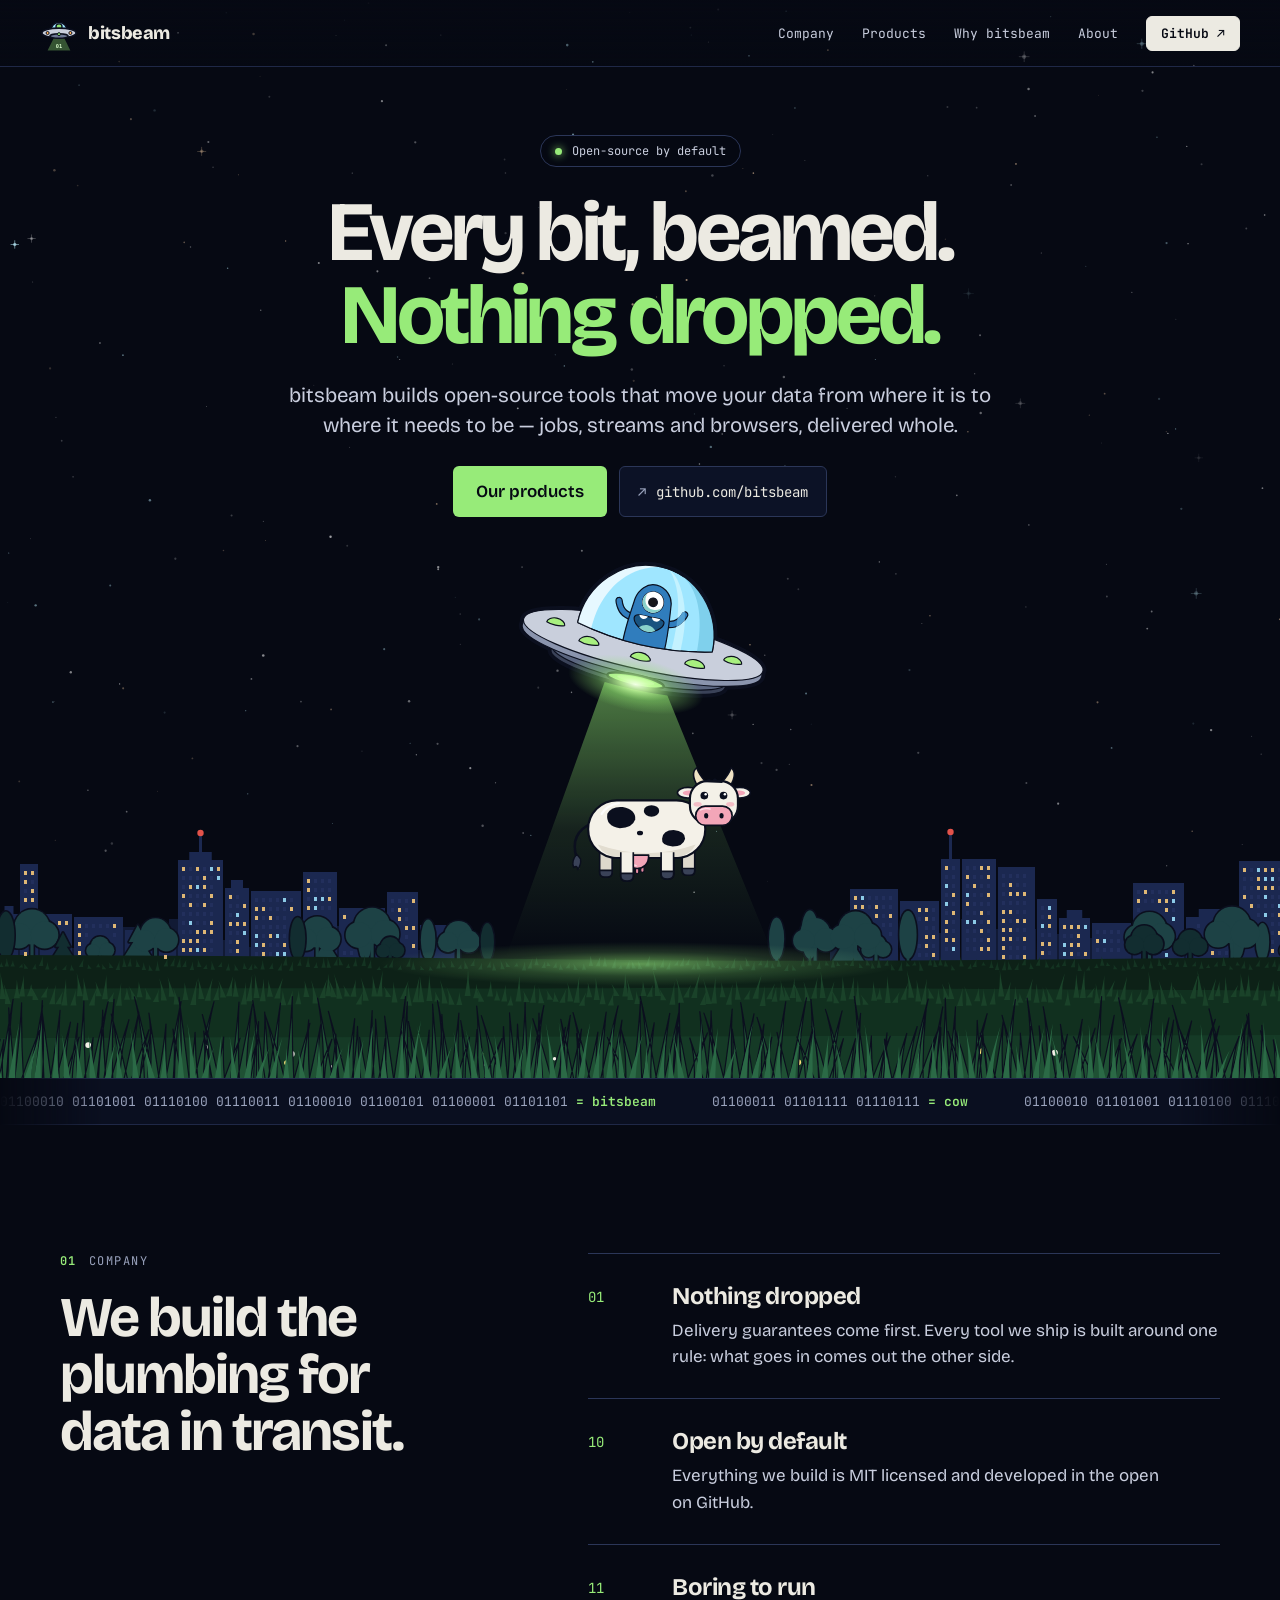
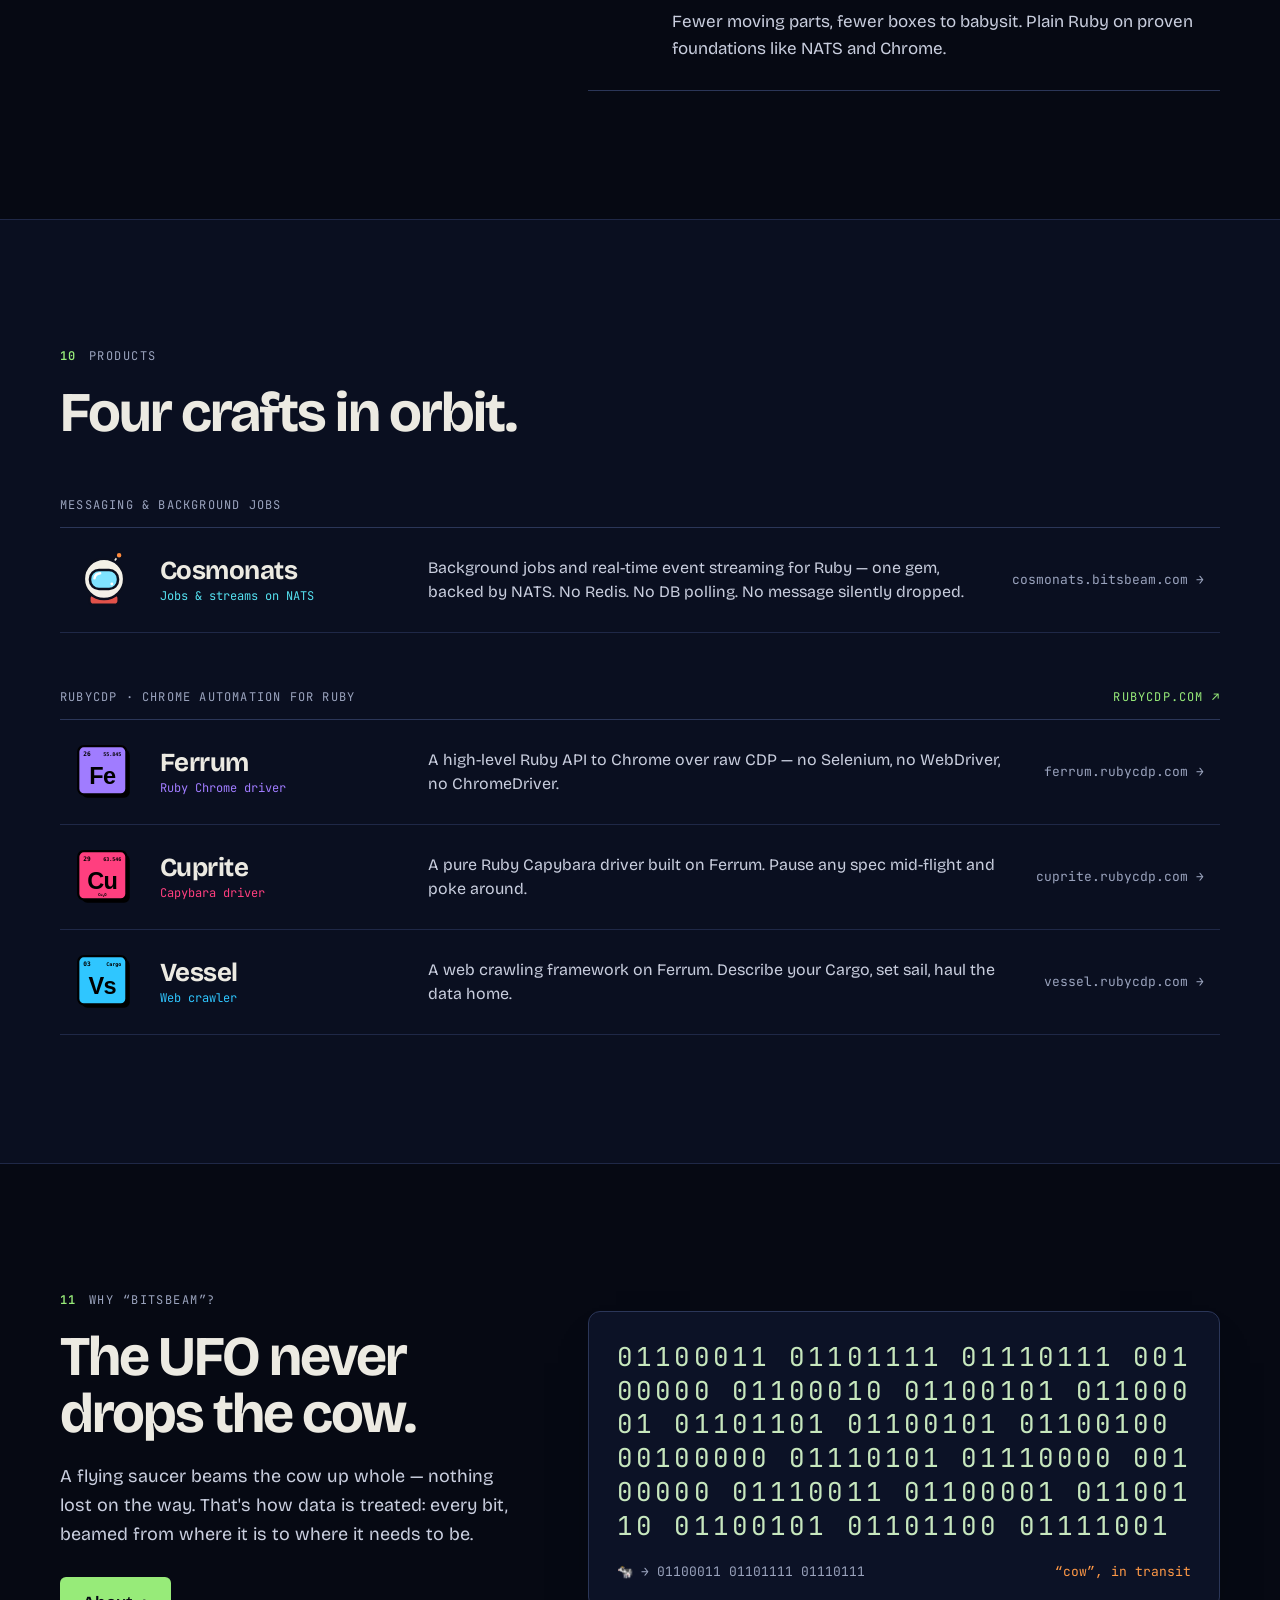
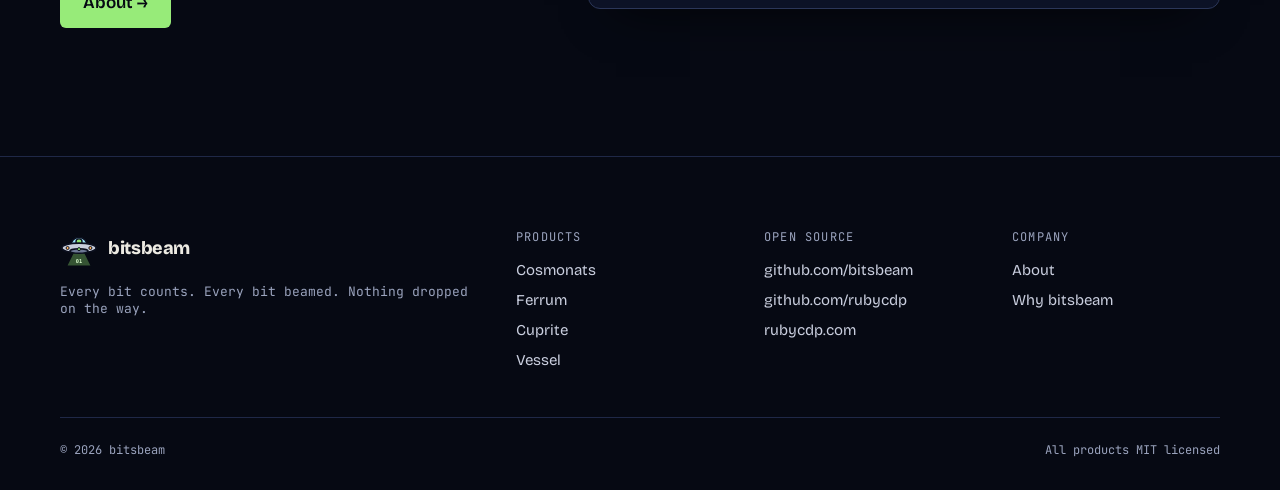
==== commit 0171d15a: "feat(ufo-scene): type out the abduction caption and redraw the cow with more detail" ====
--- a/index.html
+++ b/index.html
@@ -51,7 +51,7 @@
       <div class="bb-stage">
       <figure class="ufo-scene" data-abduct aria-hidden="true">
         <div class="beam"><div class="beam__col" style="left:20%"><div class="beam__bits" style="--dur:3.2s;--delay:-0s">0100110100000100100110100000100100</div></div><div class="beam__col" style="left:25.6%"><div class="beam__bits" style="--dur:3.9s;--delay:-0.47s">0001001001101000001001001101000001</div></div><div class="beam__col" style="left:31.2%"><div class="beam__bits" style="--dur:4.6s;--delay:-0.94s">1010000010010011010000010010011010</div></div><div class="beam__col" style="left:36.8%"><div class="beam__bits" style="--dur:5.3s;--delay:-1.41s">0100110100000100100110100000100100</div></div><div class="beam__col" style="left:42.4%"><div class="beam__bits" style="--dur:3.2s;--delay:-1.88s">0001001001101000001001001101000001</div></div><div class="beam__col" style="left:48%"><div class="beam__bits" style="--dur:3.9s;--delay:-2.35s">1010000010010011010000010010011010</div></div><div class="beam__col" style="left:53.6%"><div class="beam__bits" style="--dur:4.6s;--delay:-2.82s">0100110100000100100110100000100100</div></div><div class="beam__col" style="left:59.2%"><div class="beam__bits" style="--dur:5.3s;--delay:-3.29s">0001001001101000001001001101000001</div></div><div class="beam__col" style="left:64.8%"><div class="beam__bits" style="--dur:3.2s;--delay:-3.76s">1010000010010011010000010010011010</div></div><div class="beam__col" style="left:70.4%"><div class="beam__bits" style="--dur:3.9s;--delay:-4.23s">0100110100000100100110100000100100</div></div><div class="beam__col" style="left:76%"><div class="beam__bits" style="--dur:4.6s;--delay:-4.7s">0001001001101000001001001101000001</div></div></div>
-        <p class="ufo-scene__caption"><span>Has the cow been abducted?</span><span>…or gifted to humanity?</span></p>
+        <p class="ufo-scene__caption"><span class="ufo-scene__type"><span class="cap-a">Harvesting data is not </span><span class="cap-b">a crime</span><span class="cap-c">an abduction</span><span class="cap-cursor"></span></span></p>
         <svg class="ufo-scene__layer" viewBox="0 0 400 480">
           <defs>
             <linearGradient id="beamGradient" x1="0" y1="0" x2="0" y2="1">
@@ -77,39 +77,58 @@
             <clipPath id="cowHatch"><path class="ufo-scene__hatch-clip" d="M-200 88.8 L77.3 88.8 L83.6 93.0 L89.9 97.5 L96.1 102.2 L102.4 109.6 L108.7 115.6 L115.0 118.9 L121.2 122.2 L127.5 125.7 L133.8 129.1 L140.0 129.1 L146.3 132.5 L152.6 132.5 L158.8 135.9 L165.1 139.1 L171.4 139.1 L177.6 142.1 L183.9 142.1 L190.2 145.0 L196.4 145.0 L202.7 147.5 L209.0 147.5 L215.2 149.6 L221.5 149.6 L227.8 151.2 L234.1 151.2 L240.3 152.5 L246.6 153.3 L252.9 153.3 L259.1 153.6 L265.4 153.6 L271.7 153.5 L277.9 153.0 L284.2 152.0 L290.5 150.6 L296.7 145.2 L303.0 145.2 L309.3 144.5 L315.5 143.1 L321.8 141.2 L328.1 138.6 L600 138.6 L600 800 L-200 800 Z"/><ellipse class="ufo-scene__hatch-clip" cx="195.4" cy="141.2" rx="30" ry="6.2" transform="rotate(12.2 195.4 141.2)"/><rect class="ufo-scene__hatch-clip" x="165.4" y="141.2" width="60" height="90" transform="rotate(12.2 195.4 141.2)"/></clipPath>
           </defs>
           <g class="ufo-scene__cow-pos"><g class="ufo-scene__cow" id="cowArt">
-            <!-- far legs -->
-            <rect x="158" y="310" width="13" height="36" rx="5" fill="#f4f1e8" stroke="#0b0f1e" stroke-width="3"/>
-            <rect x="180" y="310" width="13" height="40" rx="5" fill="#f4f1e8" stroke="#0b0f1e" stroke-width="3"/>
-            <rect x="222" y="310" width="13" height="38" rx="5" fill="#f4f1e8" stroke="#0b0f1e" stroke-width="3"/>
-            <rect x="244" y="310" width="13" height="34" rx="5" fill="#f4f1e8" stroke="#0b0f1e" stroke-width="3"/>
-            <!-- tail -->
-            <path d="M150 290 Q126 300 134 328" stroke="#0b0f1e" stroke-width="4" fill="none" stroke-linecap="round"/>
-            <circle cx="134" cy="330" r="6" fill="#0b0f1e"/>
-            <!-- body + spots -->
-            <rect x="146" y="266" width="122" height="60" rx="30" fill="#f4f1e8" stroke="#0b0f1e" stroke-width="4"/>
-            <ellipse cx="180" cy="284" rx="17" ry="11" fill="#0b0f1e"/>
-            <ellipse cx="234" cy="306" rx="13" ry="9" fill="#0b0f1e"/>
+            <!-- far legs (shaded, with hooves) -->
+            <g stroke="#0b0f1e" stroke-width="1.7" stroke-linejoin="round">
+              <rect x="158" y="310" width="13" height="36" rx="5" fill="#ddd8cc"/>
+              <rect x="180" y="310" width="13" height="40" rx="5" fill="#ddd8cc"/>
+              <rect x="222" y="310" width="13" height="38" rx="5" fill="#ddd8cc"/>
+              <rect x="244" y="310" width="13" height="34" rx="5" fill="#ddd8cc"/>
+              <path d="M158 339 H171 V341 Q171 346 166 346 H163 Q158 346 158 341 Z" fill="#3a4258"/>
+              <path d="M244 337 H257 V339 Q257 344 252 344 H249 Q244 344 244 339 Z" fill="#3a4258"/>
+            </g>
+            <!-- tail with tuft -->
+            <path d="M150 290 Q126 300 134 326" stroke="#0b0f1e" stroke-width="2.6" fill="none" stroke-linecap="round"/>
+            <path d="M134 322 Q128 330 131 336 Q135 333 135 338 Q139 333 138 327 Z" fill="#3a4258" stroke="#0b0f1e" stroke-width="1.4" stroke-linejoin="round"/>
+            <!-- body, belly shade, spots -->
+            <rect x="146" y="266" width="122" height="60" rx="30" fill="#f4f1e8" stroke="#0b0f1e" stroke-width="2.2"/>
+            <path d="M156 312 Q207 330 258 312 Q252 324 238 325 H176 Q162 324 156 312 Z" fill="#e2ddd0"/>
+            <path d="M160 280 Q166 271 178 269" stroke="#ffffff" stroke-width="2.4" fill="none" stroke-linecap="round" opacity=".8"/>
+            <path d="M166 280 Q170 272 182 273 Q196 276 195 286 Q192 295 179 295 Q164 293 166 280 Z" fill="#0b0f1e"/>
+            <path d="M223 306 Q224 297 235 297 Q247 298 247 306 Q245 314 234 314 Q222 313 223 306 Z" fill="#0b0f1e"/>
             <ellipse cx="212" cy="277" rx="8" ry="6" fill="#0b0f1e"/>
+            <ellipse cx="200" cy="300" rx="3.2" ry="2.4" fill="#0b0f1e"/>
             <!-- udder -->
-            <rect x="189.75" y="334" width="3.5" height="7" rx="1.75" fill="#e88aa0" stroke="#0b0f1e" stroke-width="2"/>
-            <rect x="195.25" y="335" width="3.5" height="7.5" rx="1.75" fill="#e88aa0" stroke="#0b0f1e" stroke-width="2"/>
-            <rect x="200.75" y="334" width="3.5" height="7" rx="1.75" fill="#e88aa0" stroke="#0b0f1e" stroke-width="2"/>
-            <path d="M185 323 C184.5 333 191 337 197 337 C203 337 209.5 333 209 323 Z" fill="#f3a6b8" stroke="#0b0f1e" stroke-width="3" stroke-linejoin="round"/>
-            <path d="M189 328 Q191.5 333 196 334" stroke="#ffffff" stroke-width="1.8" fill="none" stroke-linecap="round" opacity="0.6"/>
-            <!-- near legs (in front of udder) -->
-            <path d="M180 320 L180 345 Q180 350 186.5 350 Q193 350 193 345 L193 320" fill="#f4f1e8" stroke="#0b0f1e" stroke-width="3" stroke-linejoin="round"/>
-            <path d="M222 320 L222 343 Q222 348 228.5 348 Q235 348 235 343 L235 320" fill="#f4f1e8" stroke="#0b0f1e" stroke-width="3" stroke-linejoin="round"/>
+            <rect x="189.75" y="334" width="3.5" height="7" rx="1.75" fill="#e88aa0" stroke="#0b0f1e" stroke-width="1.3"/>
+            <rect x="195.25" y="335" width="3.5" height="7.5" rx="1.75" fill="#e88aa0" stroke="#0b0f1e" stroke-width="1.3"/>
+            <rect x="200.75" y="334" width="3.5" height="7" rx="1.75" fill="#e88aa0" stroke="#0b0f1e" stroke-width="1.3"/>
+            <path d="M185 323 C184.5 333 191 337 197 337 C203 337 209.5 333 209 323 Z" fill="#f3a6b8" stroke="#0b0f1e" stroke-width="1.7" stroke-linejoin="round"/>
+            <path d="M189 328 Q191.5 333 196 334" stroke="#ffffff" stroke-width="1.6" fill="none" stroke-linecap="round" opacity="0.6"/>
+            <!-- near legs (in front of udder), with hooves -->
+            <g stroke="#0b0f1e" stroke-width="1.7" stroke-linejoin="round">
+              <path d="M180 320 L180 345 Q180 350 186.5 350 Q193 350 193 345 L193 320" fill="#f4f1e8"/>
+              <path d="M222 320 L222 343 Q222 348 228.5 348 Q235 348 235 343 L235 320" fill="#f4f1e8"/>
+              <path d="M180 342 H193 V345 Q193 350 186.5 350 Q180 350 180 345 Z" fill="#3a4258"/>
+              <path d="M222 340 H235 V343 Q235 348 228.5 348 Q222 348 222 343 Z" fill="#3a4258"/>
+            </g>
             <!-- horns, ears, head -->
-            <path d="M261 252 Q254 234 266 236" stroke="#0b0f1e" stroke-width="4" fill="none" stroke-linecap="round"/>
-            <path d="M293 252 Q300 234 288 236" stroke="#0b0f1e" stroke-width="4" fill="none" stroke-linecap="round"/>
-            <ellipse cx="250" cy="258" rx="11" ry="5.5" fill="#f4f1e8" stroke="#0b0f1e" stroke-width="3"/>
-            <ellipse cx="304" cy="258" rx="11" ry="5.5" fill="#f4f1e8" stroke="#0b0f1e" stroke-width="3"/>
-            <rect x="252" y="246" width="50" height="44" rx="18" fill="#f4f1e8" stroke="#0b0f1e" stroke-width="4"/>
-            <rect x="258" y="272" width="38" height="20" rx="10" fill="#f3a6b8" stroke="#0b0f1e" stroke-width="3"/>
-            <circle cx="269" cy="282" r="2.6" fill="#0b0f1e"/>
-            <circle cx="285" cy="282" r="2.6" fill="#0b0f1e"/>
+            <path d="M260 251 Q252 238 259 232 Q262 240 268 246 Z" fill="#efe3c4" stroke="#0b0f1e" stroke-width="1.6" stroke-linejoin="round"/>
+            <path d="M294 251 Q302 238 295 232 Q292 240 286 246 Z" fill="#efe3c4" stroke="#0b0f1e" stroke-width="1.6" stroke-linejoin="round"/>
+            <ellipse cx="250" cy="258" rx="11" ry="5.5" fill="#f4f1e8" stroke="#0b0f1e" stroke-width="1.7"/>
+            <ellipse cx="251" cy="258.4" rx="6.5" ry="2.6" fill="#f3a6b8"/>
+            <ellipse cx="304" cy="258" rx="11" ry="5.5" fill="#f4f1e8" stroke="#0b0f1e" stroke-width="1.7"/>
+            <ellipse cx="303" cy="258.4" rx="6.5" ry="2.6" fill="#f3a6b8"/>
+            <rect x="252" y="246" width="50" height="44" rx="18" fill="#f4f1e8" stroke="#0b0f1e" stroke-width="2.2"/>
+            <path d="M268 247 Q271 241 275 246 Q278 240 281 246 Q285 242 286 248 Z" fill="#0b0f1e"/>
+            <ellipse cx="260" cy="270" rx="4.2" ry="2.4" fill="#f3a6b8" opacity=".7"/>
+            <ellipse cx="294" cy="270" rx="4.2" ry="2.4" fill="#f3a6b8" opacity=".7"/>
+            <rect x="258" y="272" width="38" height="20" rx="10" fill="#f3a6b8" stroke="#0b0f1e" stroke-width="1.7"/>
+            <path d="M263 276 Q268 274 273 275" stroke="#ffffff" stroke-width="1.4" fill="none" stroke-linecap="round" opacity=".7"/>
+            <ellipse cx="269" cy="282" rx="2.2" ry="2.8" fill="#0b0f1e"/>
+            <ellipse cx="285" cy="282" rx="2.2" ry="2.8" fill="#0b0f1e"/>
             <circle cx="267" cy="261" r="4" fill="#0b0f1e"/>
             <circle cx="287" cy="261" r="4" fill="#0b0f1e"/>
+            <circle cx="268.4" cy="259.6" r="1.3" fill="#ffffff"/>
+            <circle cx="288.4" cy="259.6" r="1.3" fill="#ffffff"/>
             <ellipse class="ufo-scene__mouth" cx="277" cy="288" rx="6" ry="3.5" fill="#0b0f1e"/>
           </g>
           <!-- "Mooooo!" bubble, shown just before the cow is beamed up (application.js §6) -->
--- a/assets/application.css
+++ b/assets/application.css
@@ -1137,23 +1137,36 @@
 @keyframes bb-holo { 0%, 18.571%, 22.321%, 64.167%, 67.917%, 100% { opacity: 0; } 19.048%, 21.964%, 64.643%, 67.56% { opacity: 1; } }
 @media (prefers-reduced-motion: reduce) { .ufo-scene__holo { animation: none; } }
 
-/* captions while the cow is away: question, then the twist on the saucer's return */
+/* caption, typed while the saucer is away: "Harvesting data is not a crime" → deletes "a crime" → types "an abduction".
+   Pure CSS: each part is a monospace span whose width steps one character (1ch) at a time on the shared 84s timeline. */
 .ufo-scene__caption {
   position: absolute; left: 0; right: 0; top: 50%; z-index: 3; margin: 0;
-  display: flex; flex-direction: column; align-items: center; gap: .35em;
+  display: flex; justify-content: center; pointer-events: none;
   font-family: var(--font-mono); font-size: clamp(13px, 1.25vw, 17px); font-weight: 700;
-  text-align: center; pointer-events: none;
-}
-.ufo-scene__caption span { opacity: 0; transform: translateY(6px); padding: .15em .6em; border-radius: 6px; background: rgba(11, 15, 30, .78); }
-.ufo-scene__caption span:first-child { color: #f4f1e8; animation: bb-q1 84s linear infinite; }
-.ufo-scene__caption span:last-child { color: #8fe36f; animation: bb-q2 84s linear infinite; }
+}
+.ufo-scene__type {
+  display: inline-flex; align-items: center; width: calc(35ch + 1.4em); box-sizing: border-box;
+  padding: .2em .7em; border-radius: 6px; background: rgba(11, 15, 30, .78); color: #f4f1e8;
+  opacity: 0; animation: cap-show 84s linear infinite;
+}
+.ufo-scene__type > span { display: inline-block; overflow: hidden; white-space: pre; vertical-align: bottom; width: 0; }
+.ufo-scene__type .cap-a { animation: cap-a 84s linear infinite; }
+.ufo-scene__type .cap-b { animation: cap-b 84s linear infinite; color: #ff8f8f; }
+.ufo-scene__type .cap-c { animation: cap-c 84s linear infinite; color: #8fe36f; }
+.ufo-scene__type .cap-cursor { width: .6ch; height: 1.1em; background: #8fe36f; margin-left: 1px; animation: cap-blink 1s steps(1) infinite; }
+@keyframes cap-blink { 50% { opacity: 0; } }
+@keyframes cap-a { 0% { width: 0ch; animation-timing-function: linear; } 24.048% { width: 0ch; animation-timing-function: steps(23, end); } 25.827% { width: 23ch; animation-timing-function: linear; } 36.25% { width: 23ch; animation-timing-function: linear; } 36.262% { width: 0ch; animation-timing-function: linear; } 69.643% { width: 0ch; animation-timing-function: steps(23, end); } 71.423% { width: 23ch; animation-timing-function: linear; } 81.845% { width: 23ch; animation-timing-function: linear; } 81.857% { width: 0ch; animation-timing-function: linear; } 100% { width: 0ch; animation-timing-function: linear; } }
+@keyframes cap-b { 0% { width: 0ch; animation-timing-function: linear; } 25.827% { width: 0ch; animation-timing-function: steps(7, end); } 26.369% { width: 7ch; animation-timing-function: linear; } 27.738% { width: 7ch; animation-timing-function: steps(7, end); } 28.321% { width: 0ch; animation-timing-function: linear; } 71.423% { width: 0ch; animation-timing-function: steps(7, end); } 71.964% { width: 7ch; animation-timing-function: linear; } 73.333% { width: 7ch; animation-timing-function: steps(7, end); } 73.917% { width: 0ch; animation-timing-function: linear; } 100% { width: 0ch; animation-timing-function: linear; } }
+@keyframes cap-c { 0% { width: 0ch; animation-timing-function: linear; } 28.69% { width: 0ch; animation-timing-function: steps(12, end); } 29.69% { width: 12ch; animation-timing-function: linear; } 36.25% { width: 12ch; animation-timing-function: linear; } 36.262% { width: 0ch; animation-timing-function: linear; } 74.286% { width: 0ch; animation-timing-function: steps(12, end); } 75.286% { width: 12ch; animation-timing-function: linear; } 81.845% { width: 12ch; animation-timing-function: linear; } 81.857% { width: 0ch; animation-timing-function: linear; } 100% { width: 0ch; animation-timing-function: linear; } }
+@keyframes cap-show { 0% { opacity: 0; animation-timing-function: linear; } 23.81% { opacity: 0; animation-timing-function: ease; } 24.048% { opacity: 1; animation-timing-function: linear; } 35.476% { opacity: 1; animation-timing-function: ease; } 36.071% { opacity: 0; animation-timing-function: linear; } 69.405% { opacity: 0; animation-timing-function: ease; } 69.643% { opacity: 1; animation-timing-function: linear; } 81.071% { opacity: 1; animation-timing-function: ease; } 81.667% { opacity: 0; animation-timing-function: linear; } 100% { opacity: 0; animation-timing-function: linear; } }
+@media (prefers-reduced-motion: reduce) { .ufo-scene__type, .ufo-scene__type > span { animation: none; } }
 /* the moo: bubble pops in from the cow's head, mouth opens and closes */
 .ufo-scene__moo { opacity: 0; transform: scale(.4); transform-box: fill-box; transform-origin: 8% 100%; animation: bb-moo-op 84s linear infinite, bb-moo-pop 84s linear infinite; }
 .ufo-scene__mouth { transform: scaleY(0); transform-box: fill-box; transform-origin: center; animation: bb-moo-mouth 84s linear infinite; }
 @media (prefers-reduced-motion: reduce) {
   .ufo-scene[data-abduct] .ufo-scene__layer, .ufo-scene[data-abduct] .ufo-scene__lift, .ufo-scene[data-abduct] .ufo-scene__shrink,
   .ufo-scene[data-abduct] .beam, .ufo-scene[data-abduct] .ufo-scene__ufo > polygon, .bb-stage .bb-glow,
-  .ufo-scene__caption span, .ufo-scene__moo, .ufo-scene__mouth { animation: none; }
+  .ufo-scene__moo, .ufo-scene__mouth { animation: none; }
 }
 @keyframes bb-moo-op { 0% { opacity: 0; animation-timing-function: linear; } 7.1429% { opacity: 0; animation-timing-function: ease-out; } 7.3214% { opacity: 1; animation-timing-function: linear; } 9.0476% { opacity: 1; animation-timing-function: ease; } 9.2857% { opacity: 0; animation-timing-function: linear; } 16.6667% { opacity: 0; animation-timing-function: ease-out; } 16.8452% { opacity: 1; animation-timing-function: linear; } 18.5714% { opacity: 1; animation-timing-function: ease; } 18.8095% { opacity: 0; animation-timing-function: linear; } 45.2381% { opacity: 0; animation-timing-function: ease-out; } 45.4167% { opacity: 1; animation-timing-function: linear; } 47.1429% { opacity: 1; animation-timing-function: ease; } 47.381% { opacity: 0; animation-timing-function: linear; } 54.7619% { opacity: 0; animation-timing-function: ease-out; } 54.9405% { opacity: 1; animation-timing-function: linear; } 56.6667% { opacity: 1; animation-timing-function: ease; } 56.9048% { opacity: 0; animation-timing-function: linear; } 62.2619% { opacity: 0; animation-timing-function: ease-out; } 62.4405% { opacity: 1; animation-timing-function: linear; } 64.1667% { opacity: 1; animation-timing-function: ease; } 64.4048% { opacity: 0; animation-timing-function: linear; } 83.3333% { opacity: 0; animation-timing-function: ease-out; } 83.5119% { opacity: 1; animation-timing-function: linear; } 85.2381% { opacity: 1; animation-timing-function: ease; } 85.4762% { opacity: 0; animation-timing-function: linear; } 92.8571% { opacity: 0; animation-timing-function: ease-out; } 93.0357% { opacity: 1; animation-timing-function: linear; } 94.7619% { opacity: 1; animation-timing-function: ease; } 95% { opacity: 0; animation-timing-function: linear; } 100% { opacity: 0; animation-timing-function: linear; } }
 @keyframes bb-moo-pop { 0% { transform: scale(0.4); animation-timing-function: linear; } 7.1429% { transform: scale(0.4); animation-timing-function: cubic-bezier(.3, 1.6, .5, 1); } 7.5595% { transform: scale(1); animation-timing-function: linear; } 9.0476% { transform: scale(1); animation-timing-function: ease; } 9.2857% { transform: scale(0.4); animation-timing-function: linear; } 16.6667% { transform: scale(0.4); animation-timing-function: cubic-bezier(.3, 1.6, .5, 1); } 17.0833% { transform: scale(1); animation-timing-function: linear; } 18.5714% { transform: scale(1); animation-timing-function: ease; } 18.8095% { transform: scale(0.4); animation-timing-function: linear; } 45.2381% { transform: scale(0.4); animation-timing-function: cubic-bezier(.3, 1.6, .5, 1); } 45.6548% { transform: scale(1); animation-timing-function: linear; } 47.1429% { transform: scale(1); animation-timing-function: ease; } 47.381% { transform: scale(0.4); animation-timing-function: linear; } 54.7619% { transform: scale(0.4); animation-timing-function: cubic-bezier(.3, 1.6, .5, 1); } 55.1786% { transform: scale(1); animation-timing-function: linear; } 56.6667% { transform: scale(1); animation-timing-function: ease; } 56.9048% { transform: scale(0.4); animation-timing-function: linear; } 62.2619% { transform: scale(0.4); animation-timing-function: cubic-bezier(.3, 1.6, .5, 1); } 62.6786% { transform: scale(1); animation-timing-function: linear; } 64.1667% { transform: scale(1); animation-timing-function: ease; } 64.4048% { transform: scale(0.4); animation-timing-function: linear; } 83.3333% { transform: scale(0.4); animation-timing-function: cubic-bezier(.3, 1.6, .5, 1); } 83.75% { transform: scale(1); animation-timing-function: linear; } 85.2381% { transform: scale(1); animation-timing-function: ease; } 85.4762% { transform: scale(0.4); animation-timing-function: linear; } 92.8571% { transform: scale(0.4); animation-timing-function: cubic-bezier(.3, 1.6, .5, 1); } 93.2738% { transform: scale(1); animation-timing-function: linear; } 94.7619% { transform: scale(1); animation-timing-function: ease; } 95% { transform: scale(0.4); animation-timing-function: linear; } 100% { transform: scale(0.4); animation-timing-function: linear; } }
@@ -1163,8 +1176,6 @@
 @keyframes bb-beam { 0% { opacity: 1; animation-timing-function: linear; } 22.2619% { opacity: 1; animation-timing-function: ease; } 22.9762% { opacity: 0; animation-timing-function: linear; } 31.6667% { opacity: 0; animation-timing-function: ease; } 32.381% { opacity: 1; animation-timing-function: linear; } 67.8571% { opacity: 1; animation-timing-function: ease; } 68.5714% { opacity: 0; animation-timing-function: linear; } 77.2619% { opacity: 0; animation-timing-function: ease; } 77.9762% { opacity: 1; animation-timing-function: linear; } 100% { opacity: 1; animation-timing-function: linear; } }
 @keyframes bb-away { 0% { transform: translate(0, 0) scale(1); animation-timing-function: linear; } 23.2143% { transform: translate(0, 0) scale(1); animation-timing-function: cubic-bezier(.6, 0, .9, .5); } 26.3095% { transform: translate(120%, -95%) scale(.015); animation-timing-function: linear; } 28.5714% { transform: translate(120%, -95%) scale(.015); animation-timing-function: cubic-bezier(.2, .7, .3, 1); } 31.4286% { transform: translate(0, 0) scale(1); animation-timing-function: linear; } 68.8095% { transform: translate(0, 0) scale(1); animation-timing-function: cubic-bezier(.6, 0, .9, .5); } 71.9048% { transform: translate(120%, -95%) scale(.015); animation-timing-function: linear; } 74.1667% { transform: translate(120%, -95%) scale(.015); animation-timing-function: cubic-bezier(.2, .7, .3, 1); } 77.0238% { transform: translate(0, 0) scale(1); animation-timing-function: linear; } 100% { transform: translate(0, 0) scale(1); animation-timing-function: linear; } }
 @keyframes bb-away-fade { 0% { opacity: 1; animation-timing-function: linear; } 26.7857% { opacity: 1; animation-timing-function: ease-in; } 27.0833% { opacity: 0; animation-timing-function: linear; } 28.5714% { opacity: 0; animation-timing-function: ease-out; } 28.9286% { opacity: 1; animation-timing-function: linear; } 72.381% { opacity: 1; animation-timing-function: ease-in; } 72.6786% { opacity: 0; animation-timing-function: linear; } 74.1667% { opacity: 0; animation-timing-function: ease-out; } 74.5238% { opacity: 1; animation-timing-function: linear; } 100% { opacity: 1; animation-timing-function: linear; } }
-@keyframes bb-q1 { 0% { opacity: 0; transform: translateY(6px); animation-timing-function: linear; } 24.0476% { opacity: 0; transform: translateY(6px); animation-timing-function: ease; } 24.6429% { opacity: 1; transform: translateY(0px); animation-timing-function: linear; } 35.4762% { opacity: 1; transform: translateY(0px); animation-timing-function: ease; } 36.0714% { opacity: 0; transform: translateY(6px); animation-timing-function: linear; } 69.6429% { opacity: 0; transform: translateY(6px); animation-timing-function: ease; } 70.2381% { opacity: 1; transform: translateY(0px); animation-timing-function: linear; } 81.0714% { opacity: 1; transform: translateY(0px); animation-timing-function: ease; } 81.6667% { opacity: 0; transform: translateY(6px); animation-timing-function: linear; } 100% { opacity: 0; transform: translateY(6px); animation-timing-function: linear; } }
-@keyframes bb-q2 { 0% { opacity: 0; transform: translateY(6px); animation-timing-function: linear; } 28.5714% { opacity: 0; transform: translateY(6px); animation-timing-function: ease; } 29.1667% { opacity: 1; transform: translateY(0px); animation-timing-function: linear; } 35.4762% { opacity: 1; transform: translateY(0px); animation-timing-function: ease; } 36.0714% { opacity: 0; transform: translateY(6px); animation-timing-function: linear; } 74.1667% { opacity: 0; transform: translateY(6px); animation-timing-function: ease; } 74.7619% { opacity: 1; transform: translateY(0px); animation-timing-function: linear; } 81.0714% { opacity: 1; transform: translateY(0px); animation-timing-function: ease; } 81.6667% { opacity: 0; transform: translateY(6px); animation-timing-function: linear; } 100% { opacity: 0; transform: translateY(6px); animation-timing-function: linear; } }
 
 /* bitsbeam: beam's glow on the grass — separate so it can switch off with the beam */
 .bb-stage { position: relative; }
